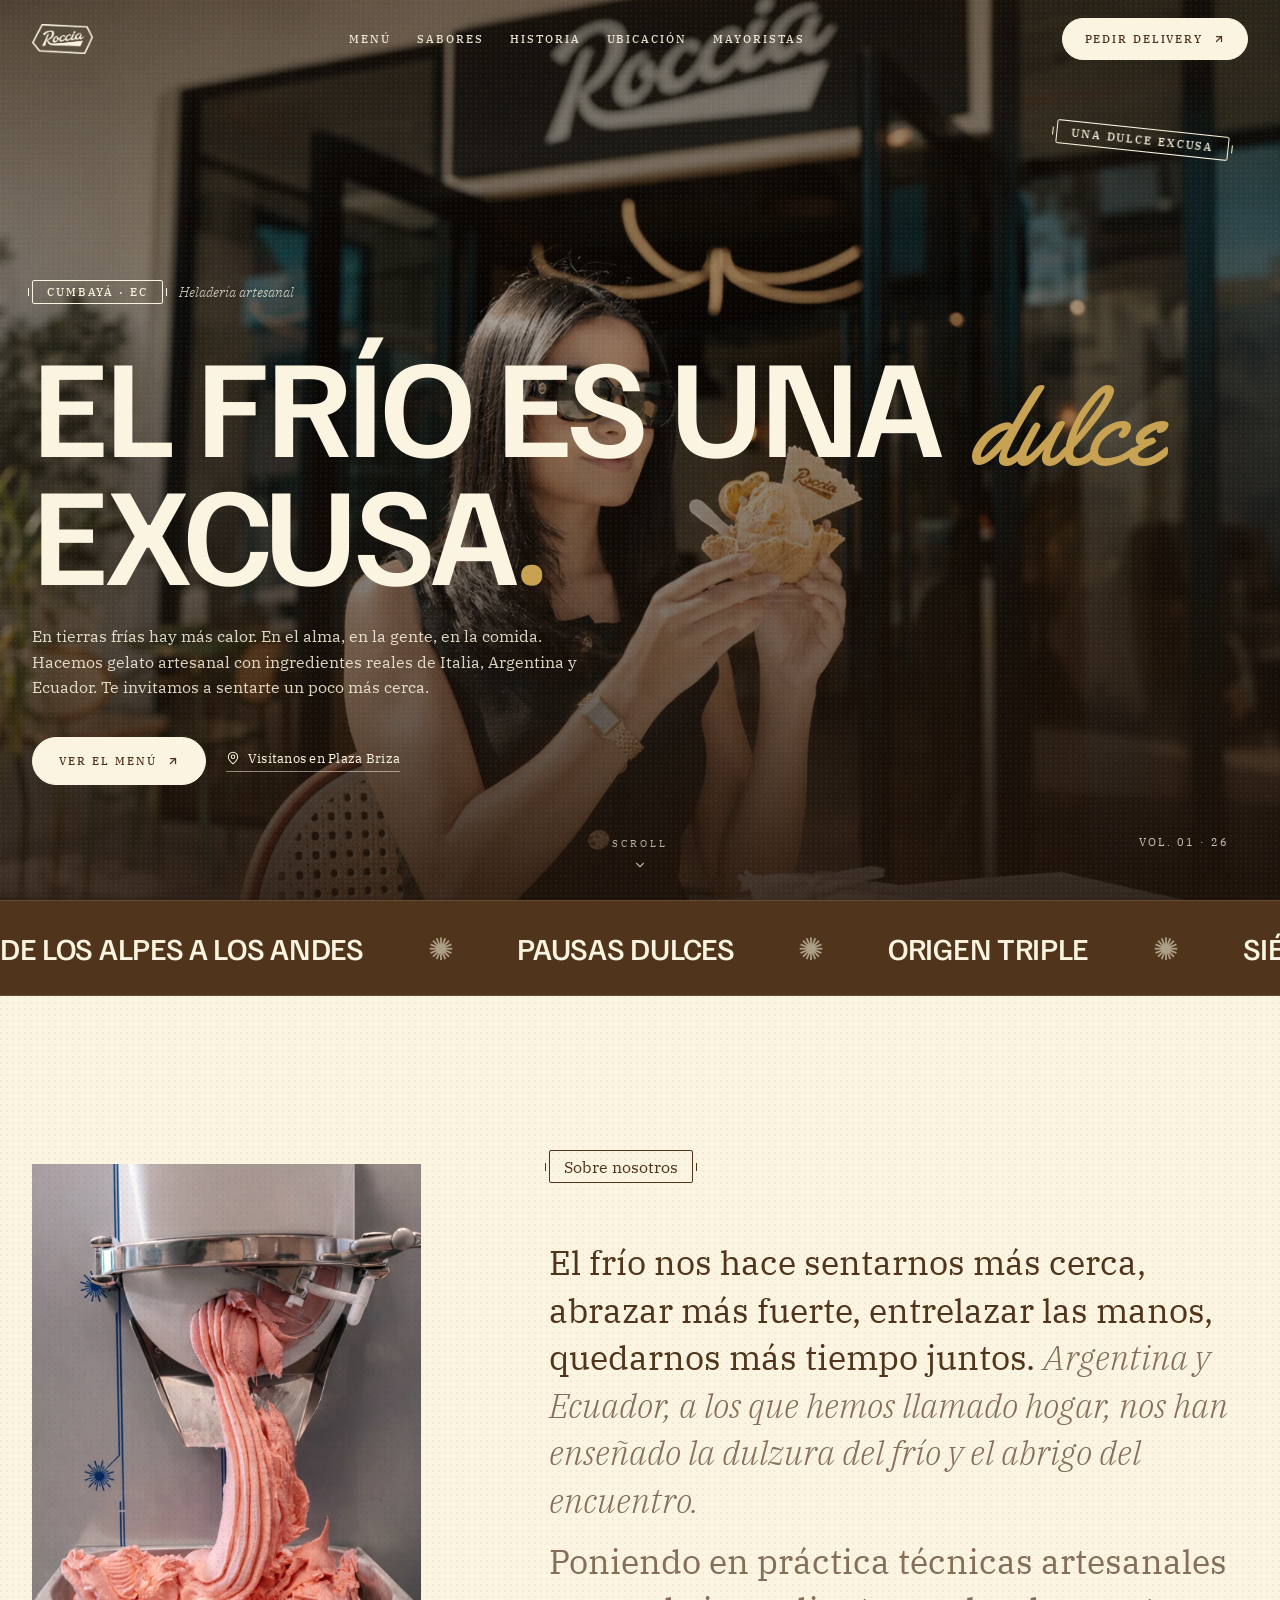
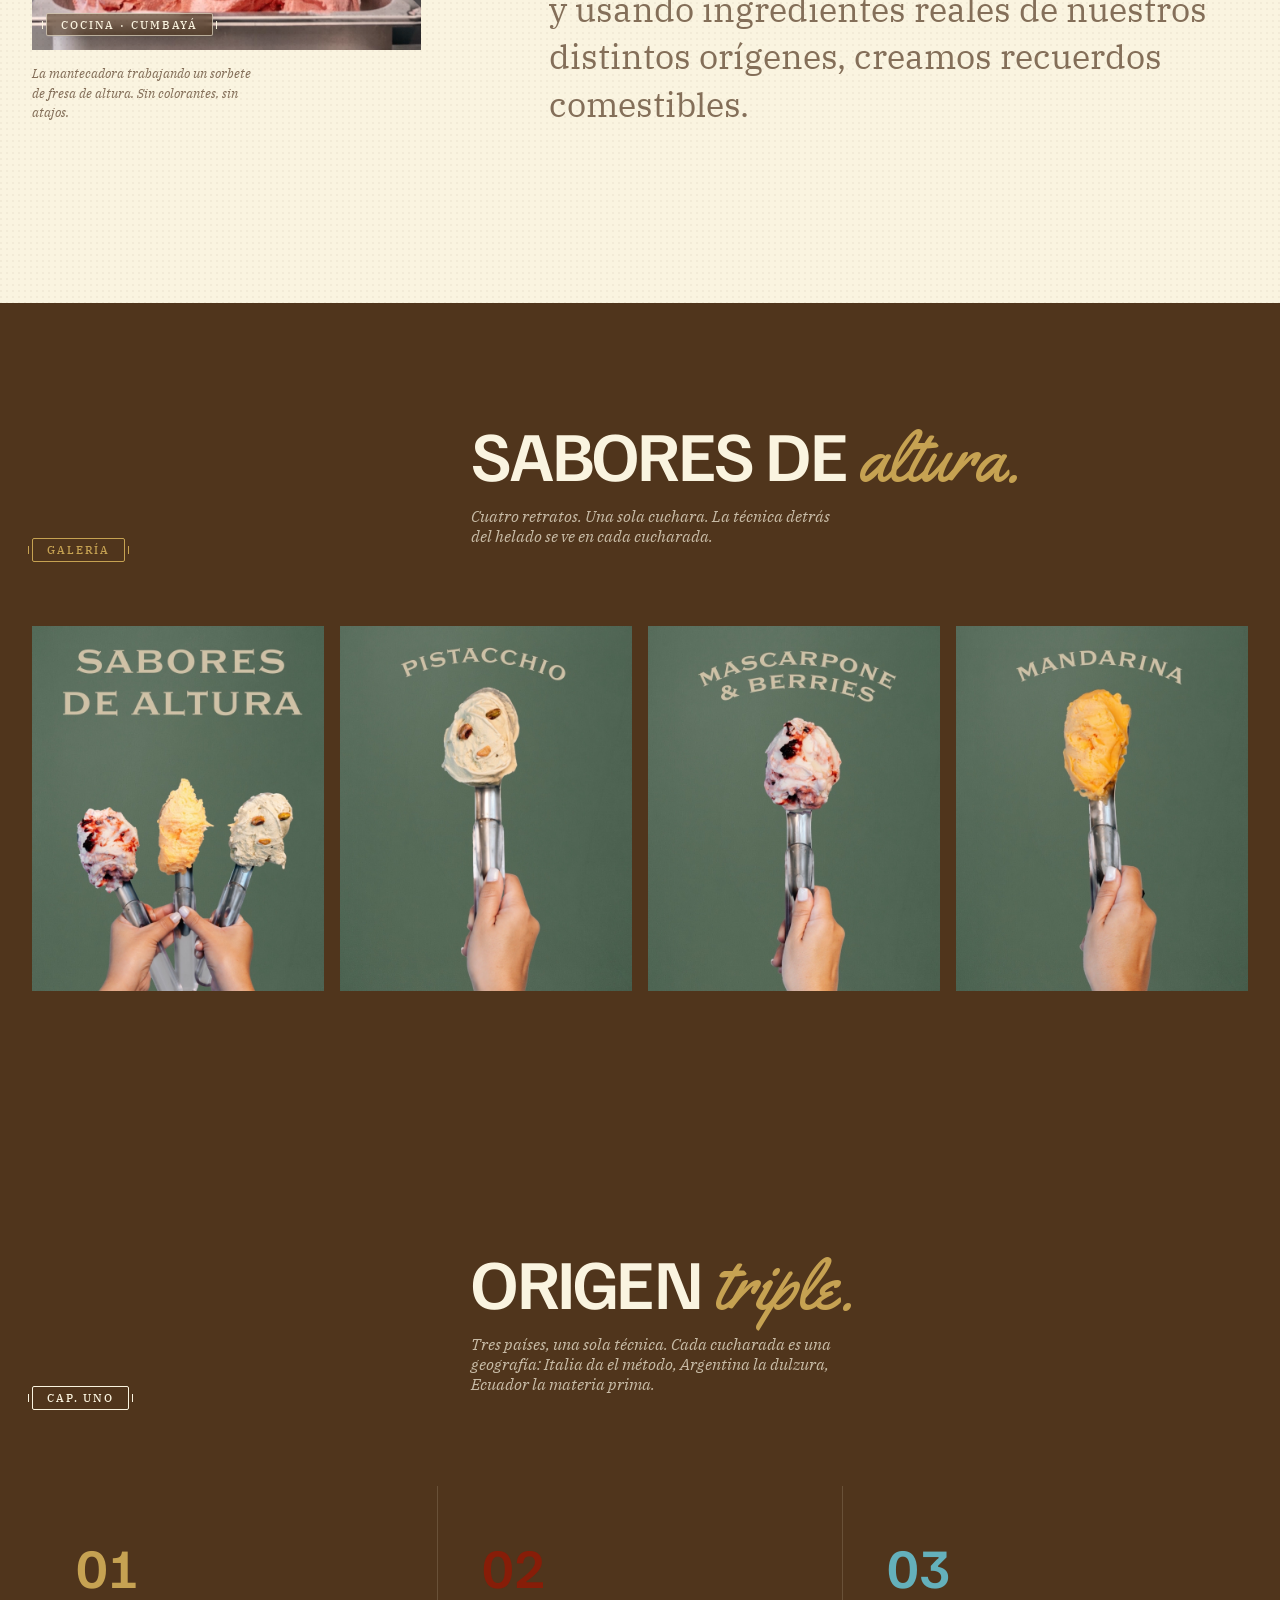
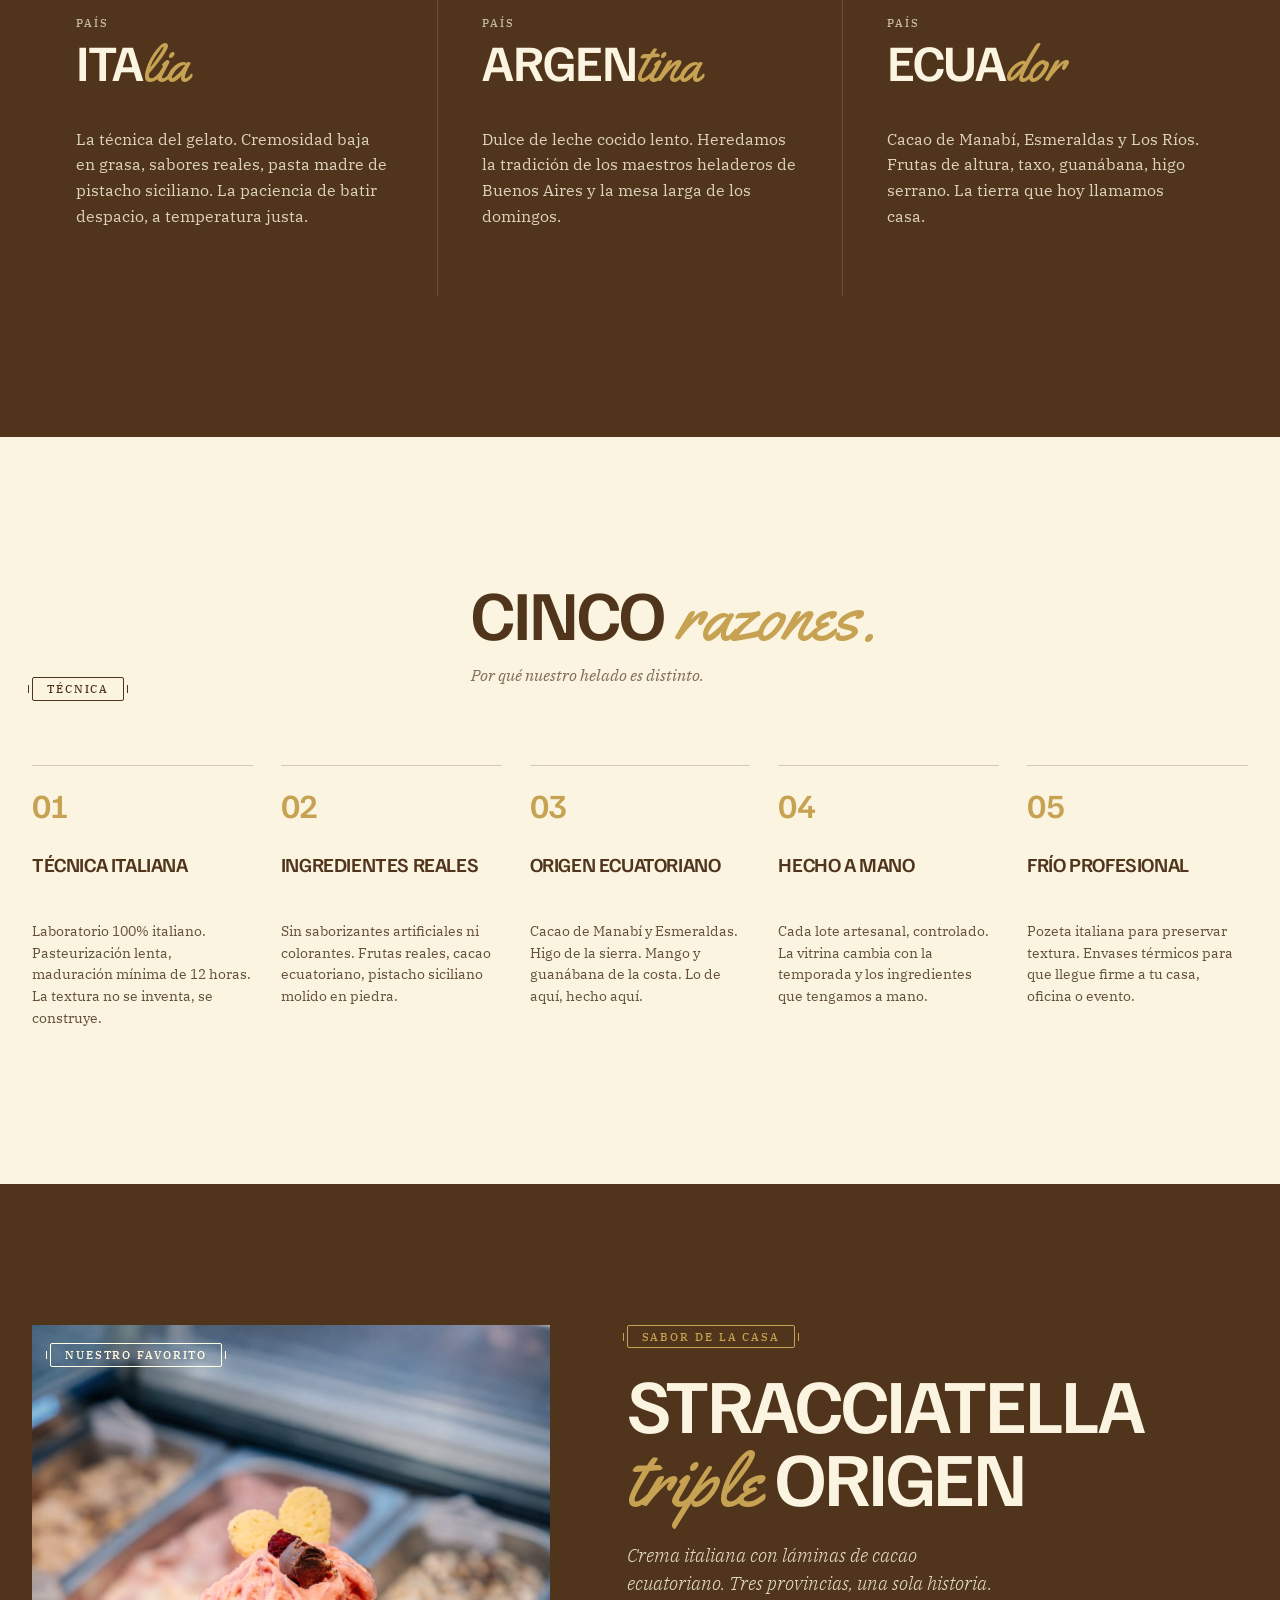
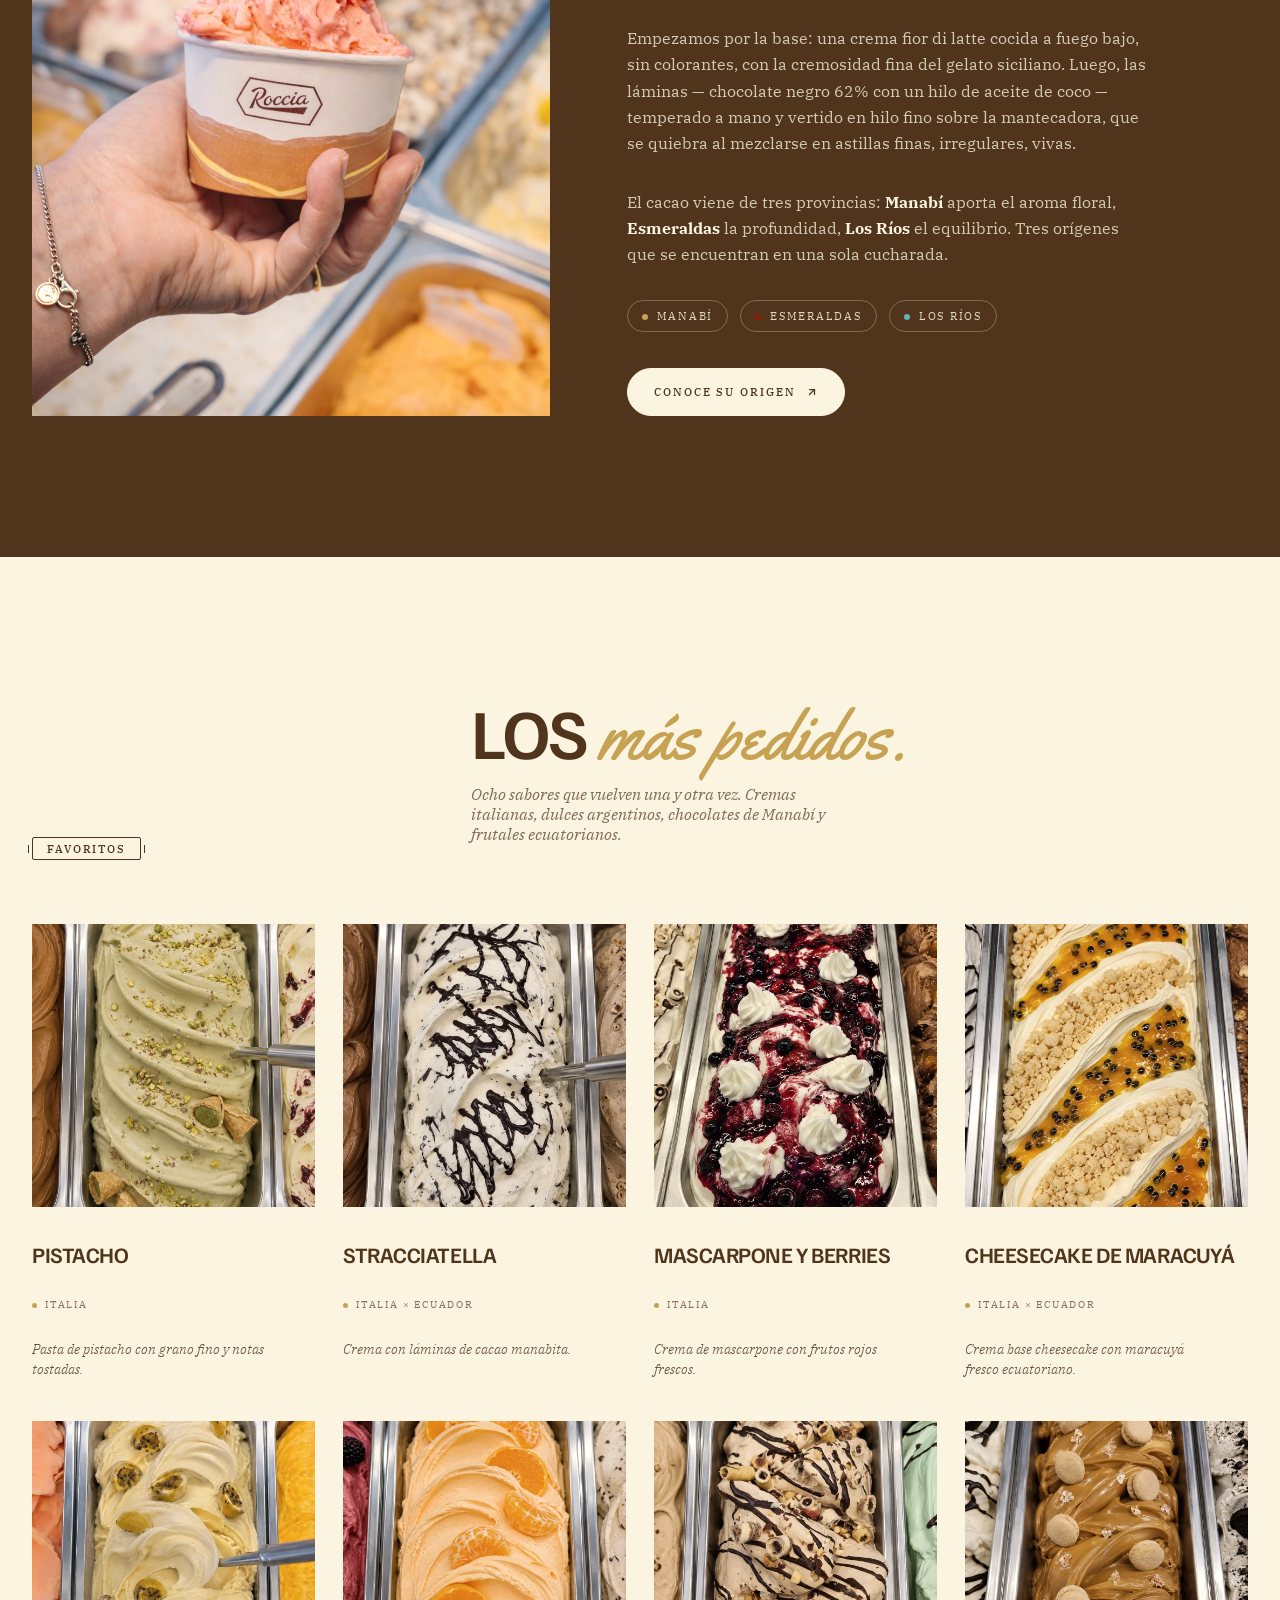
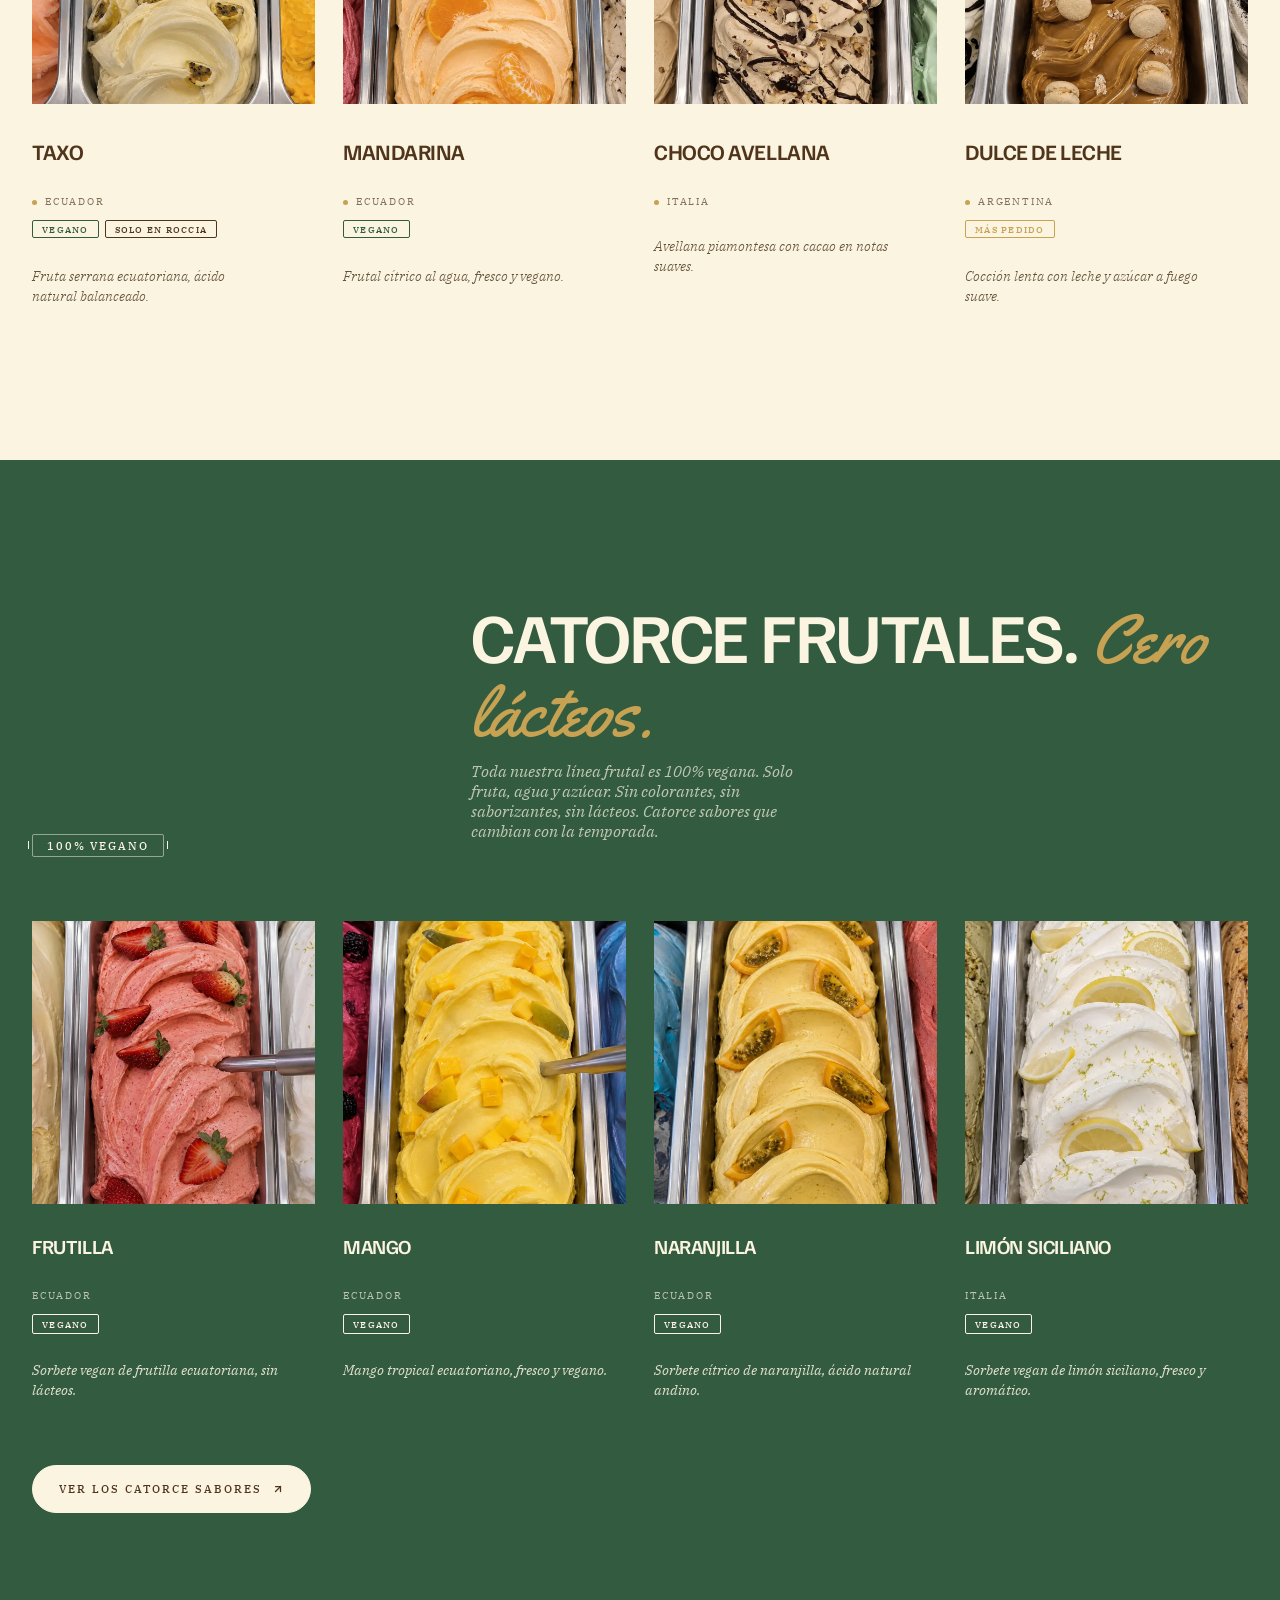
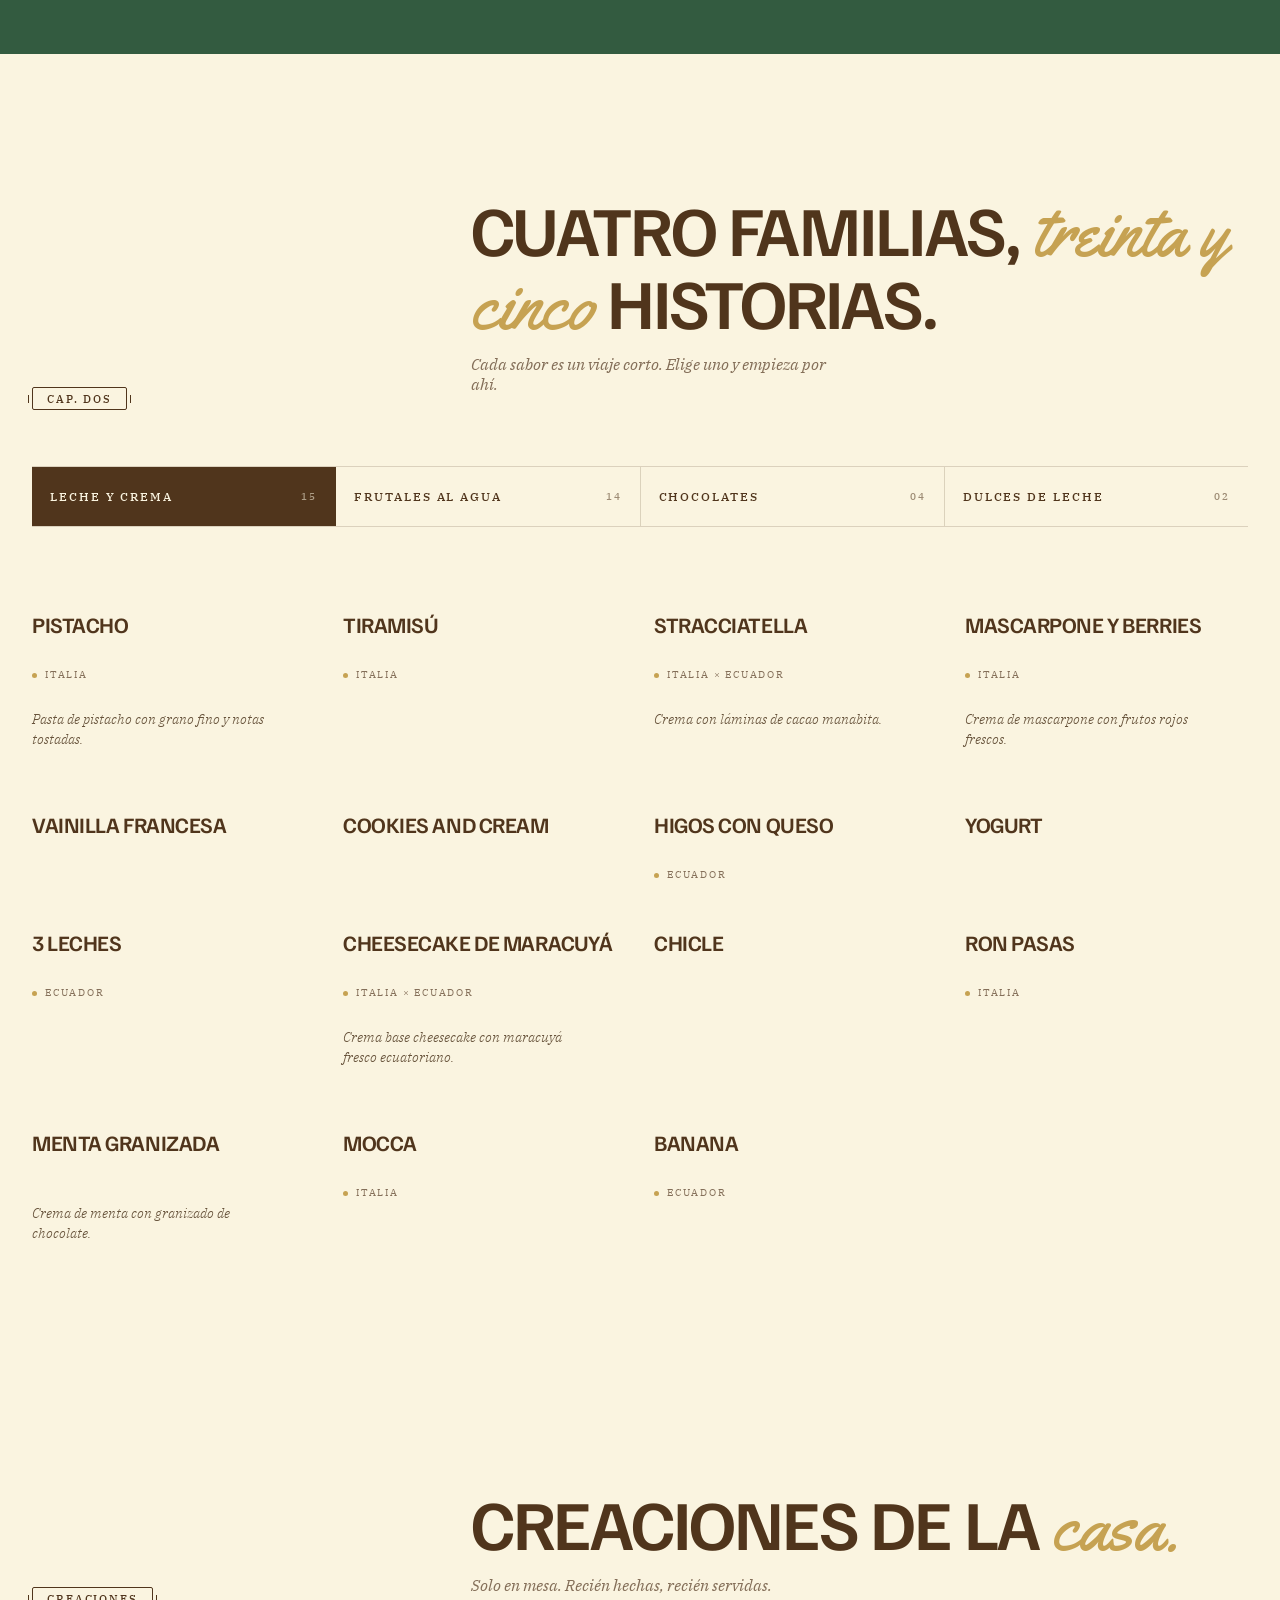
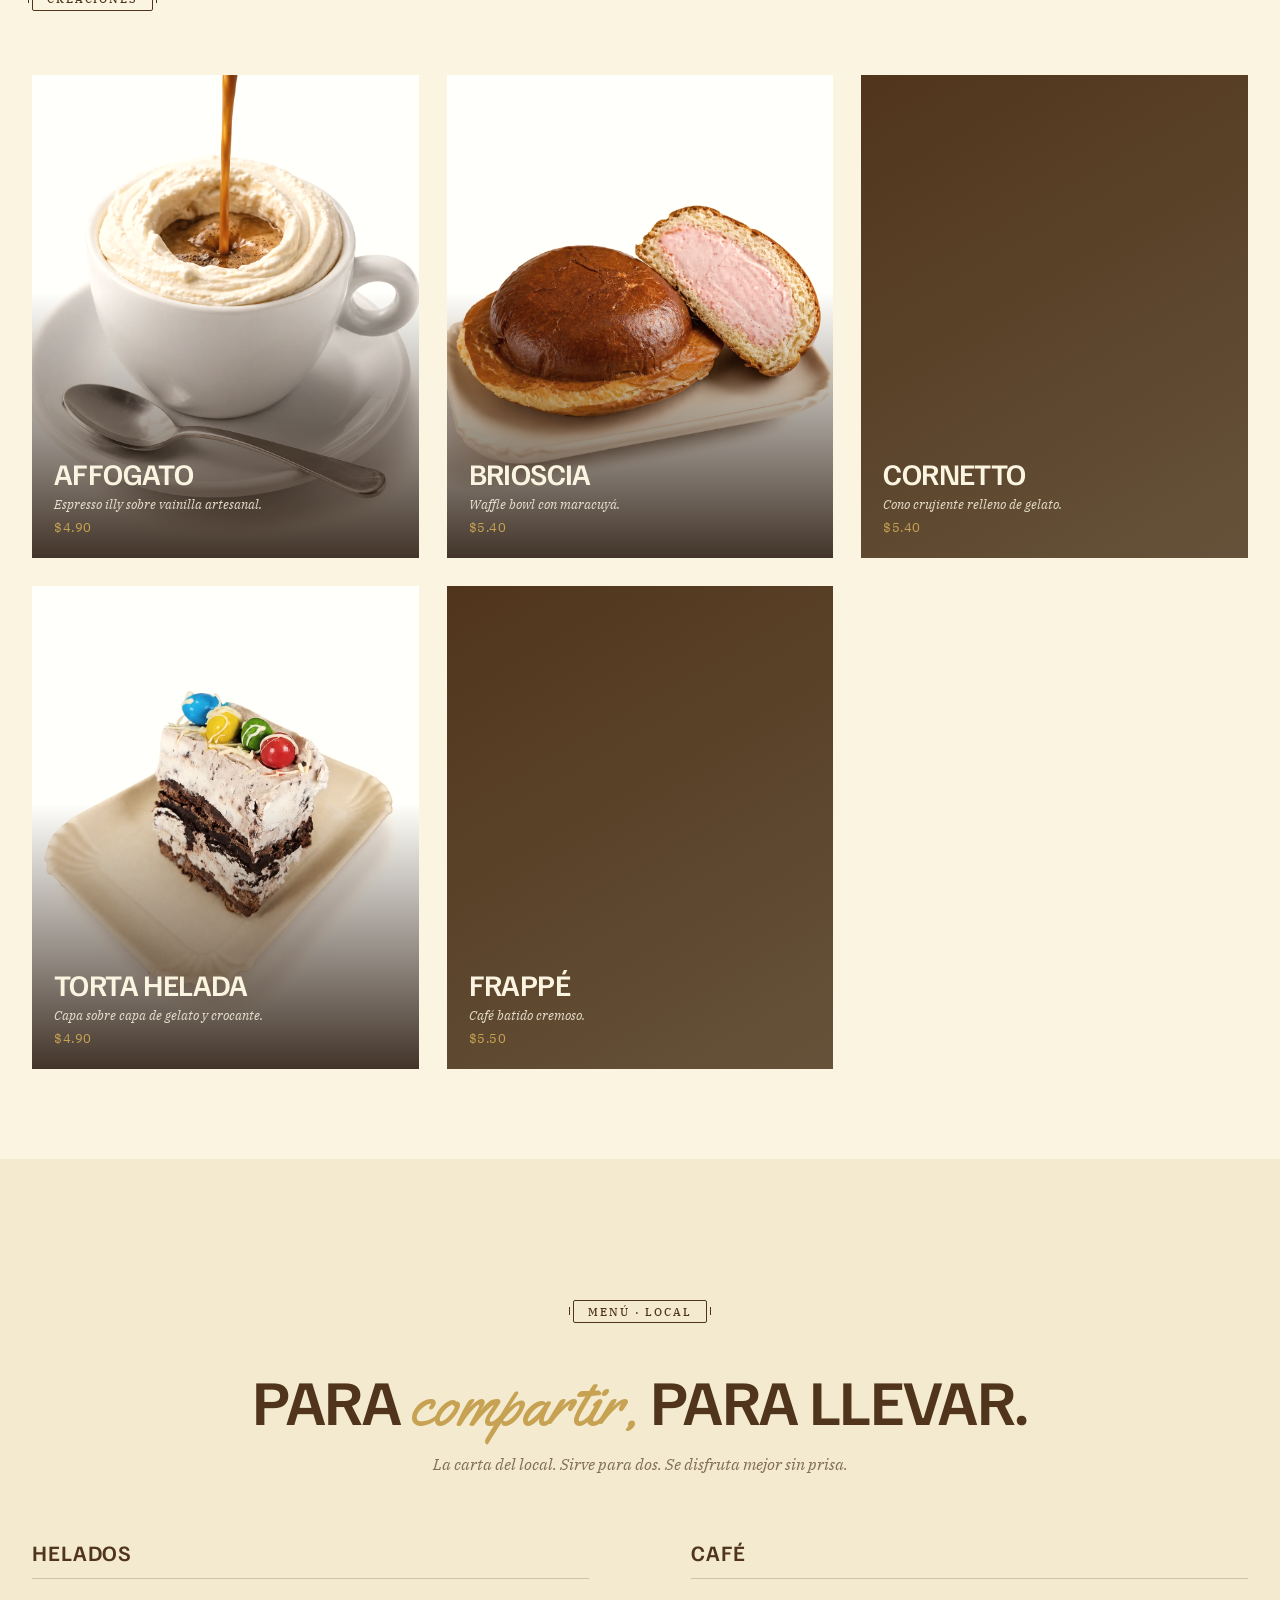
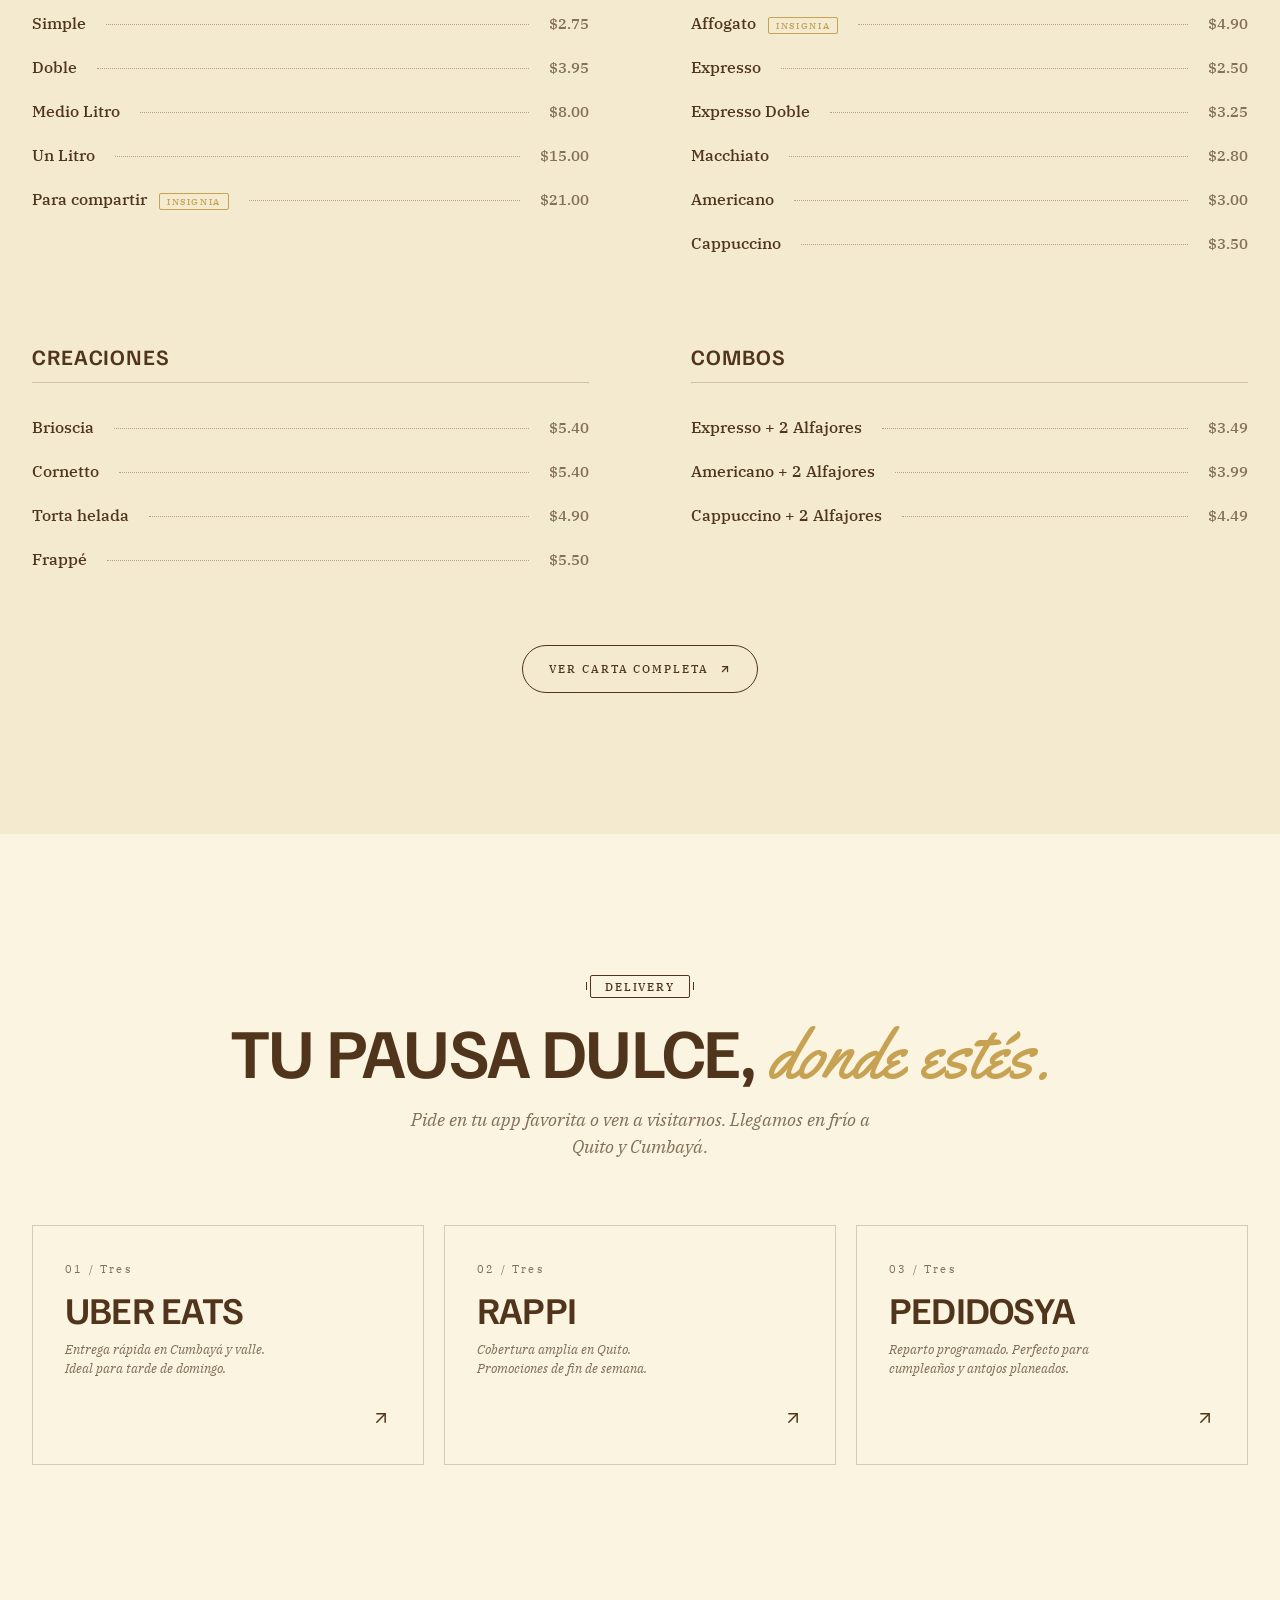
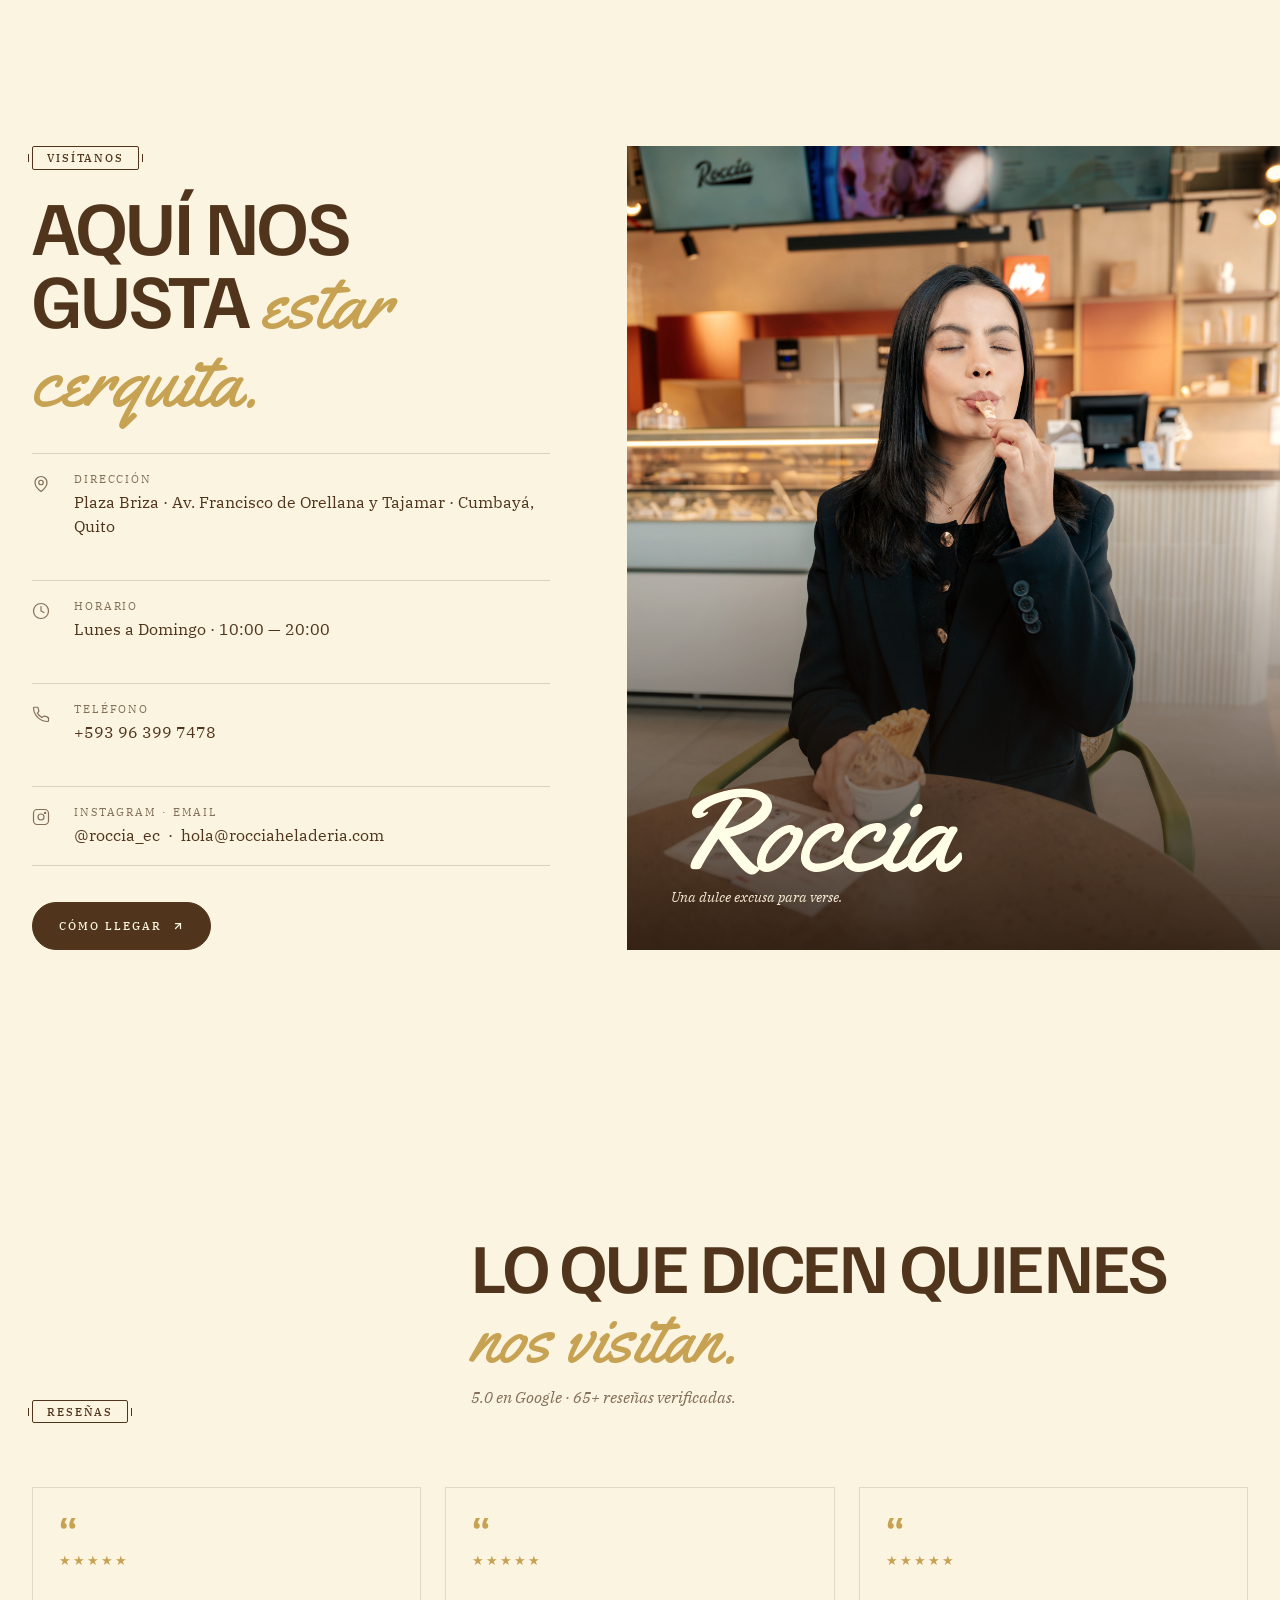
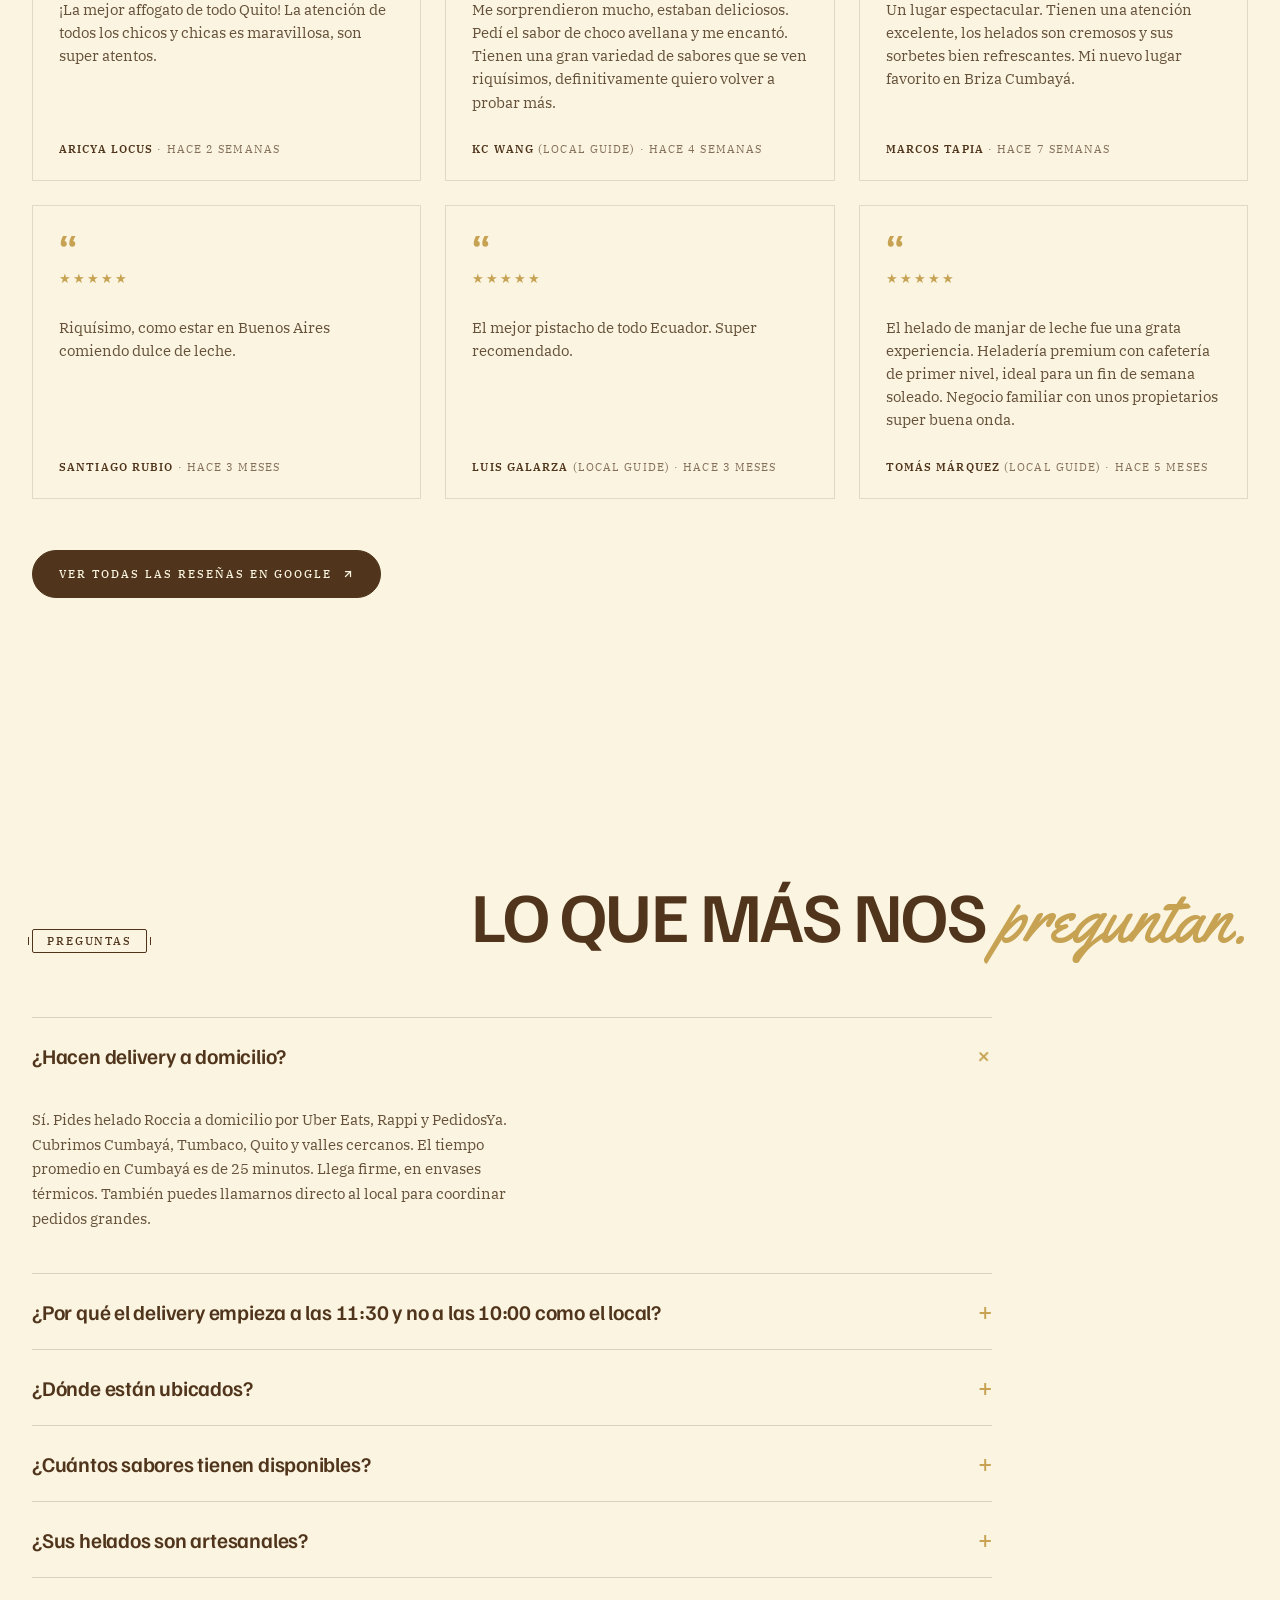
==== index.html @ 36855408 "feat: Fase 4 SEO/técnica — JSON-LD enriquecido, galería B2B, redirects y sitemap - index.html: JSON-" ====
<!doctype html>
<html lang="es">
<head>
<meta charset="utf-8" />
<meta name="viewport" content="width=device-width, initial-scale=1" />
<title>Roccia · Heladería artesanal en Cumbayá</title>
<meta name="description" content="Heladería italo-argentina artesanal en Plaza Briza, Cumbayá. Gelato con ingredientes reales de Italia, Argentina y Ecuador." />
<link rel="canonical" href="https://roccia.ec/" />
<meta property="og:type" content="website" />
<meta property="og:site_name" content="Roccia" />
<meta property="og:locale" content="es_EC" />
<meta property="og:url" content="https://roccia.ec/" />
<meta property="og:title" content="Roccia · Heladería artesanal en Cumbayá" />
<meta property="og:description" content="Gelato artesanal con ingredientes reales de Italia, Argentina y Ecuador. En Plaza Briza, Cumbayá." />
<meta property="og:image" content="https://roccia.ec/assets/img/hero-helado.webp" />
<meta property="og:image:width" content="1448" />
<meta property="og:image:height" content="1086" />
<meta property="og:image:alt" content="Persona disfrutando un helado artesanal Roccia en Cumbayá" />
<meta name="twitter:card" content="summary_large_image" />
<meta name="twitter:title" content="Roccia · Heladería artesanal en Cumbayá" />
<meta name="twitter:description" content="Gelato artesanal con ingredientes reales de Italia, Argentina y Ecuador. En Plaza Briza, Cumbayá." />
<meta name="twitter:image" content="https://roccia.ec/assets/img/hero-helado.webp" />
<meta name="theme-color" content="#50351c" />

<link rel="icon" type="image/png" sizes="32x32" href="/favicon-32x32.png" />
<link rel="icon" type="image/png" sizes="16x16" href="/favicon-16x16.png" />
<link rel="shortcut icon" href="/favicon.ico" />
<link rel="apple-touch-icon" sizes="180x180" href="/apple-touch-icon.png" />
<link rel="manifest" href="/manifest.webmanifest" />

<link rel="preconnect" href="https://fonts.googleapis.com" />
<link rel="preconnect" href="https://fonts.gstatic.com" crossorigin />
<link href="https://fonts.googleapis.com/css2?family=Familjen+Grotesk:wght@400;500;600;700&family=IBM+Plex+Serif:ital,wght@0,300;0,400;0,500;0,600;1,300;1,400;1,500&family=Yellowtail&display=swap" rel="stylesheet" />

<style>
  :root {
    --crema: #faf4e0;
    --crema-warm: #f3ead0;
    --cafe-oscuro: #50351c;
    --cafe-medio: #846f59;
    --cafe-neutro: #66523a;
    --verde: #335b40;
    --rojo: #871d08;
    --azul: #64b0bb;
    --mostaza: #c6a252;

    --display: 'Familjen Grotesk', 'Inter', sans-serif;
    --serif: 'IBM Plex Serif', Georgia, serif;
    --script: 'Yellowtail', 'Snell Roundhand', cursive;
  }

  *, *::before, *::after { box-sizing: border-box; }
  html, body { margin: 0; padding: 0; }
  html { scroll-behavior: smooth; }
  body {
    font-family: var(--serif);
    background: var(--crema);
    color: var(--cafe-oscuro);
    font-weight: 400;
    -webkit-font-smoothing: antialiased;
    text-rendering: optimizeLegibility;
    overflow-x: hidden;
  }
  img { display: block; max-width: 100%; }
  a { color: inherit; }

  /* ── Type system ─────────────────────────────────────── */
  .display {
    font-family: var(--display);
    font-weight: 600;
    letter-spacing: -0.025em;
    line-height: 0.92;
    text-transform: uppercase;
  }
  .script {
    font-family: var(--script);
    font-weight: 400;
    font-style: normal;
    text-transform: none;
    letter-spacing: 0;
  }
  .body-serif { font-family: var(--serif); font-weight: 400; line-height: 1.55; }
  .caps {
    font-family: var(--serif);
    font-weight: 500;
    font-size: 11px;
    letter-spacing: 0.18em;
    text-transform: uppercase;
  }

  /* ── Sello (signature seal) ──────────────────────────── */
  .seal {
    display: inline-flex;
    align-items: center;
    border: 1px solid currentColor;
    padding: 6px 14px 5px;
    font-family: var(--serif);
    font-weight: 500;
    font-size: 10.5px;
    letter-spacing: 0.18em;
    text-transform: uppercase;
    border-radius: 2px;
    position: relative;
    line-height: 1;
  }
  .seal::before, .seal::after {
    content: '';
    position: absolute;
    width: 1px; height: 8px;
    background: currentColor;
    top: 50%; transform: translateY(-50%);
  }
  .seal::before { left: -5px; }
  .seal::after  { right: -5px; }

  /* ── Pill button ─────────────────────────────────────── */
  .pill {
    display: inline-flex;
    align-items: center;
    gap: 10px;
    padding: 16px 26px;
    border-radius: 9999px;
    background: var(--cafe-oscuro);
    color: var(--crema);
    font-family: var(--serif);
    font-weight: 500;
    font-size: 11px;
    letter-spacing: 0.18em;
    text-transform: uppercase;
    border: 1px solid var(--cafe-oscuro);
    cursor: pointer;
    text-decoration: none;
    transition: background .25s ease, color .25s ease, border-color .25s ease;
  }
  .pill:hover { background: var(--crema); color: var(--cafe-oscuro); }
  .pill .arrow { transition: transform .25s ease; }
  .pill:hover .arrow { transform: translate(2px, -2px); }
  .pill.invert { background: var(--crema); color: var(--cafe-oscuro); border-color: var(--crema); }
  .pill.invert:hover { background: transparent; color: var(--crema); }
  .pill.ghost { background: transparent; color: var(--cafe-oscuro); }
  .pill.ghost:hover { background: var(--cafe-oscuro); color: var(--crema); }

  /* ── Layout helpers ──────────────────────────────────── */
  .wrap { max-width: 1440px; margin: 0 auto; padding: 0 32px; }
  @media (max-width: 720px) { .wrap { padding: 0 20px; } }

  .grid12 { display: grid; grid-template-columns: repeat(12, 1fr); gap: 24px; }
  @media (max-width: 880px) { .grid12 { grid-template-columns: 1fr; gap: 16px; } }

  .section { padding: clamp(80px, 11vw, 160px) 0; }
  .section-tight { padding: clamp(56px, 7vw, 96px) 0; }

  /* ── Sepia photography ───────────────────────────────── */
  .sepia { filter: sepia(0.18) saturate(0.92) contrast(1.02); }
  .sepia-deep { filter: sepia(0.32) saturate(0.85) contrast(1.04) brightness(0.95); }
  .sepia-soft { filter: sepia(0.10) saturate(0.95); }

  /* ── Grain background ────────────────────────────────── */
  .grain { position: relative; }
  .grain::after {
    content: '';
    position: absolute; inset: 0;
    background-image: radial-gradient(circle at 1px 1px, rgba(80, 53, 28, 0.08) 1px, transparent 0);
    background-size: 6px 6px;
    pointer-events: none;
    opacity: 0.55;
  }

  /* ── Marquee ─────────────────────────────────────────── */
  @keyframes marquee { 0% { transform: translateX(0); } 100% { transform: translateX(-50%); } }
  .marquee-track { display: flex; width: max-content; animation: marquee 38s linear infinite; }
  .marquee-track > * { flex: 0 0 auto; padding-right: 64px; }

  /* ── Animations ──────────────────────────────────────── */
  @keyframes rise {
    0% { opacity: 0; transform: translateY(28px); }
    100% { opacity: 1; transform: translateY(0); }
  }
  @keyframes zoomslow {
    0% { transform: scale(1.08); }
    100% { transform: scale(1); }
  }
  @keyframes bobbing {
    0%, 100% { transform: translateY(0); }
    50% { transform: translateY(6px); }
  }
  .rise { animation: rise 0.95s cubic-bezier(0.2, 0.6, 0.2, 1) both; }
  .delay-1 { animation-delay: 0.05s; }
  .delay-2 { animation-delay: 0.18s; }
  .delay-3 { animation-delay: 0.32s; }
  .delay-4 { animation-delay: 0.48s; }
  .delay-5 { animation-delay: 0.62s; }
  .bob { animation: bobbing 1.8s ease-in-out infinite; }

  /* ── Header ──────────────────────────────────────────── */
  .nav {
    position: fixed; top: 0; left: 0; right: 0;
    z-index: 50;
    transition: background .35s ease, border-color .35s ease, backdrop-filter .35s ease;
    background: transparent;
    border-bottom: 1px solid transparent;
  }
  .nav-inner {
    max-width: 1440px; margin: 0 auto;
    padding: 18px 32px;
    display: flex; align-items: center; justify-content: space-between;
    gap: 32px;
  }
  .nav.scrolled {
    background: rgba(250, 244, 224, 0.86);
    backdrop-filter: blur(14px);
    -webkit-backdrop-filter: blur(14px);
    border-bottom-color: rgba(80, 53, 28, 0.14);
  }
  .nav-logo {
    height: 30px; width: auto;
    transition: opacity .25s ease;
  }
  .nav.scrolled .nav-logo-light { display: none; }
  .nav.scrolled .nav-logo-dark  { display: block; }
  .nav .nav-logo-dark  { display: none; }

  .nav-links { display: flex; align-items: center; gap: 26px; }
  .nav-links a {
    text-decoration: none;
    font-family: var(--serif);
    font-weight: 500;
    font-size: 11px;
    letter-spacing: 0.18em;
    text-transform: uppercase;
    color: var(--crema);
    transition: opacity .2s ease, color .2s ease;
    opacity: 0.92;
  }
  .nav-links a:hover { opacity: 1; }
  .nav.scrolled .nav-links a { color: var(--cafe-oscuro); }

  .nav .nav-cta {
    background: var(--crema);
    color: var(--cafe-oscuro);
    border-color: var(--crema);
    padding: 13px 22px;
    font-size: 10.5px;
  }
  .nav .nav-cta:hover { background: transparent; color: var(--crema); border-color: var(--crema); }
  .nav.scrolled .nav-cta { background: var(--cafe-oscuro); color: var(--crema); border-color: var(--cafe-oscuro); }
  .nav.scrolled .nav-cta:hover { background: transparent; color: var(--cafe-oscuro); }

  @media (max-width: 880px) {
    .nav-links { display: none; }
    .nav-inner { padding: 14px 20px; }
  }

  /* ── Hero ────────────────────────────────────────────── */
  .hero {
    position: relative;
    min-height: 640px;
    height: 100vh;
    max-height: 900px;
    color: var(--crema);
    overflow: hidden;
    display: flex;
    flex-direction: column;
    justify-content: flex-end;
    padding-top: clamp(96px, 8vh, 120px); /* reserva espacio bajo la nav fixed (~66px) + respiración */
  }
  .hero-bg {
    position: absolute; inset: 0;
    background-image: url('assets/img/hero-helado.webp');
    background-size: cover;
    background-position: center 30%;
    filter: sepia(0.18) saturate(0.92) contrast(1.05) brightness(0.78);
    animation: zoomslow 18s ease-out both;
    z-index: 0;
  }
  .hero-veil {
    position: absolute; inset: 0;
    background: linear-gradient(180deg,
      rgba(40, 24, 12, 0.45) 0%,
      rgba(40, 24, 12, 0.20) 35%,
      rgba(40, 24, 12, 0.55) 75%,
      rgba(35, 20, 10, 0.85) 100%);
    z-index: 1;
  }
  .hero-grain {
    position: absolute; inset: 0;
    background-image: radial-gradient(circle at 1px 1px, rgba(250, 244, 224, 0.04) 1px, transparent 0);
    background-size: 5px 5px;
    z-index: 2;
    pointer-events: none;
  }
  .hero-inner {
    position: relative; z-index: 3;
    max-width: 1440px; margin: 0 auto; width: 100%;
    padding: 0 32px clamp(60px, 9vw, 120px);
  }
  .hero-meta {
    display: flex; align-items: center; gap: 16px;
    margin-bottom: 36px;
    flex-wrap: wrap;
  }
  .hero-meta .seal { color: var(--crema); }
  .hero-meta .caption {
    font-family: var(--serif);
    font-style: italic;
    font-weight: 300;
    font-size: 14px;
    color: rgba(250, 244, 224, 0.78);
  }
  .hero-headline {
    font-size: clamp(64px, 11vw, 168px);
    line-height: 0.88;
    margin: 0 0 32px;
    max-width: 17ch;
  }
  .hero-headline .script {
    font-size: 0.78em;
    letter-spacing: 0;
    color: var(--mostaza);
    margin: 0 0.06em;
    display: inline-block;
    transform: translateY(0.06em);
  }
  .hero-headline .dot { color: var(--mostaza); }
  .hero-sub {
    max-width: 56ch;
    font-size: clamp(15px, 1.25vw, 18px);
    line-height: 1.6;
    color: rgba(250, 244, 224, 0.86);
    margin: 0 0 36px;
  }
  .hero-ctas { display: flex; align-items: center; gap: 20px; flex-wrap: wrap; }
  .hero-link {
    display: inline-flex; align-items: center; gap: 8px;
    color: var(--crema);
    text-decoration: none;
    font-family: var(--serif);
    font-size: 13px;
    border-bottom: 1px solid rgba(250, 244, 224, 0.5);
    padding-bottom: 4px;
    letter-spacing: 0.02em;
  }
  .hero-link:hover { border-bottom-color: var(--crema); }

  .hero-corner {
    position: absolute; z-index: 4;
    color: var(--crema);
  }
  .hero-corner-tr {
    top: clamp(80px, 10vw, 140px); right: clamp(28px, 4vw, 56px);
    transform: rotate(6deg);
  }
  .hero-corner-bl {
    bottom: clamp(28px, 4vw, 56px); right: clamp(28px, 4vw, 56px);
    text-align: right;
    font-family: var(--serif); font-size: 11px; letter-spacing: 0.18em; text-transform: uppercase;
    opacity: 0.78;
  }
  .hero-scroll {
    position: absolute; bottom: 28px; left: 50%; transform: translateX(-50%);
    z-index: 4;
    display: inline-flex; flex-direction: column; align-items: center; gap: 8px;
    color: rgba(250, 244, 224, 0.7);
    font-family: var(--serif); font-size: 10px; letter-spacing: 0.3em; text-transform: uppercase;
  }
  .hero-scroll svg { width: 14px; height: 14px; }

  /* ── Marquee section ─────────────────────────────────── */
  .marquee-section {
    background: var(--cafe-oscuro);
    color: var(--crema);
    padding: 28px 0;
    border-top: 1px solid rgba(250, 244, 224, 0.12);
    border-bottom: 1px solid rgba(250, 244, 224, 0.12);
    overflow: hidden;
  }
  .marquee-item {
    font-family: var(--display);
    font-weight: 500;
    text-transform: uppercase;
    letter-spacing: -0.01em;
    font-size: clamp(20px, 2.4vw, 32px);
    display: inline-flex; align-items: center; gap: 64px;
  }
  .marquee-star { color: rgba(250, 244, 224, 0.55); font-weight: 300; }

  /* ── Editorial statement ─────────────────────────────── */
  .statement-text {
    font-family: var(--serif);
    font-size: clamp(22px, 2.8vw, 34px);
    line-height: 1.4;
    font-weight: 400;
    color: var(--cafe-oscuro);
  }
  .statement-text em {
    font-style: italic;
    color: var(--cafe-medio);
    font-weight: 300;
  }
  .statement-text .last { color: var(--cafe-medio); display: block; margin-top: 0.4em; }

  /* ── Gallery grid ────────────────────────────────────── */
  .gallery-grid { display: grid; grid-template-columns: repeat(4, 1fr); gap: 16px; }
  @media (max-width: 880px) { .gallery-grid { grid-template-columns: repeat(2, 1fr); } }

  /* ── Origen Triple ───────────────────────────────────── */
  .origen { background: var(--cafe-oscuro); color: var(--crema); }
  .origen-grid {
    display: grid;
    grid-template-columns: repeat(3, 1fr);
    gap: 1px;
    background: rgba(250, 244, 224, 0.14);
    margin-top: clamp(48px, 6vw, 80px);
  }
  .origen-col {
    background: var(--cafe-oscuro);
    padding: clamp(36px, 4vw, 56px) clamp(28px, 3.5vw, 44px);
    min-height: 360px;
    display: flex; flex-direction: column;
  }
  .origen-num {
    font-family: var(--display);
    font-size: 56px;
    font-weight: 600;
    line-height: 1;
    margin-bottom: 22px;
  }
  .origen-name {
    font-family: var(--display);
    font-size: clamp(36px, 4vw, 52px);
    font-weight: 600;
    letter-spacing: -0.02em;
    text-transform: uppercase;
    margin: 6px 0 22px;
    line-height: 1;
  }
  .origen-name em {
    font-family: var(--script);
    font-style: normal;
    font-weight: 400;
    text-transform: none;
    color: var(--mostaza);
    letter-spacing: 0;
  }
  .origen-body {
    font-family: var(--serif);
    font-size: 16px;
    line-height: 1.6;
    color: rgba(250, 244, 224, 0.82);
    max-width: 36ch;
  }
  @media (max-width: 880px) {
    .origen-grid { grid-template-columns: 1fr; }
    .origen-col { min-height: auto; }
  }

  /* ── Catálogo (sabores) ──────────────────────────────── */
  .cat-tabs {
    display: flex;
    gap: 0;
    border-top: 1px solid rgba(80, 53, 28, 0.18);
    border-bottom: 1px solid rgba(80, 53, 28, 0.18);
    margin: clamp(32px, 5vw, 56px) 0 0;
    overflow-x: auto;
  }
  .cat-tab {
    flex: 1 1 0;
    min-width: 180px;
    background: transparent;
    border: 0;
    border-right: 1px solid rgba(80, 53, 28, 0.18);
    padding: 22px 18px;
    font-family: var(--serif);
    font-weight: 500;
    font-size: 12px;
    letter-spacing: 0.16em;
    text-transform: uppercase;
    color: var(--cafe-oscuro);
    cursor: pointer;
    text-align: left;
    transition: background .25s ease, color .25s ease;
    display: flex; align-items: center; justify-content: space-between;
    gap: 12px;
  }
  .cat-tab:last-child { border-right: 0; }
  .cat-tab:hover { background: rgba(80, 53, 28, 0.05); }
  .cat-tab.active { background: var(--cafe-oscuro); color: var(--crema); }
  .cat-tab .num {
    font-size: 10px;
    opacity: 0.55;
    font-variant-numeric: tabular-nums;
  }

  .cat-grid {
    display: grid;
    grid-template-columns: repeat(4, 1fr);
    gap: 28px;
    margin-top: clamp(40px, 5vw, 64px);
  }
  @media (max-width: 1100px) { .cat-grid { grid-template-columns: repeat(3, 1fr); } }
  @media (max-width: 800px)  { .cat-grid { grid-template-columns: repeat(2, 1fr); } }
  @media (max-width: 480px)  { .cat-grid { grid-template-columns: 1fr; } }

  .flavor-card { display: flex; flex-direction: column; gap: 14px; }
  .flavor-photo {
    aspect-ratio: 1 / 1;
    background-size: cover;
    background-position: center;
    position: relative;
    overflow: hidden;
    filter: sepia(0.18) saturate(0.92) contrast(1.02);
  }
  .flavor-stamp {
    position: absolute; top: 14px; left: 14px;
    font-family: var(--serif);
    font-weight: 500;
    font-size: 9.5px;
    letter-spacing: 0.18em;
    text-transform: uppercase;
    color: var(--crema);
    background: rgba(80, 53, 28, 0.78);
    padding: 5px 10px 4px;
    border-radius: 2px;
    backdrop-filter: blur(4px);
  }
  .flavor-name {
    font-family: var(--display);
    font-weight: 600;
    font-size: 22px;
    letter-spacing: -0.02em;
    text-transform: uppercase;
    line-height: 1.05;
    color: var(--cafe-oscuro);
  }
  .flavor-meta { display: flex; align-items: center; gap: 10px; margin-top: -4px; }
  .flavor-origin {
    font-family: var(--serif);
    font-size: 10px;
    letter-spacing: 0.18em;
    text-transform: uppercase;
    color: var(--cafe-medio);
  }
  .flavor-origin .dot { display: inline-block; width: 5px; height: 5px; border-radius: 50%; margin-right: 8px; vertical-align: middle; background: var(--mostaza); }
  .flavor-desc {
    font-family: var(--serif);
    font-style: italic;
    font-weight: 300;
    font-size: 13.5px;
    line-height: 1.5;
    color: var(--cafe-neutro);
    max-width: 30ch;
  }
  .flavor-badges { display: flex; flex-wrap: wrap; gap: 6px; margin-top: -2px; }
  .flavor-badge {
    font-family: var(--serif);
    font-weight: 500;
    font-size: 9px;
    letter-spacing: 0.14em;
    text-transform: uppercase;
    padding: 4px 9px 3px;
    border-radius: 2px;
    border: 1px solid currentColor;
    line-height: 1;
  }
  .flavor-badge--vegan { color: var(--verde); }
  .flavor-badge--nuevo { color: var(--rojo); }
  .flavor-badge--solo-en-roccia { color: var(--cafe-oscuro); }
  .flavor-badge--mas-pedido { color: var(--mostaza); }
  .cat-loading {
    font-family: var(--serif);
    font-style: italic;
    color: var(--cafe-medio);
    padding: 32px 0;
  }

  /* ── Los más pedidos ─────────────────────────────────── */
  .popular-grid {
    display: grid;
    grid-template-columns: repeat(4, 1fr);
    gap: 28px;
    margin-top: clamp(40px, 5vw, 64px);
  }
  @media (max-width: 1100px) { .popular-grid { grid-template-columns: repeat(2, 1fr); } }
  @media (max-width: 480px)  { .popular-grid { grid-template-columns: 1fr; } }
  .popular-card { display: flex; flex-direction: column; gap: 14px; }
  .popular-photo {
    aspect-ratio: 1 / 1;
    overflow: hidden;
    background: var(--cafe-medio);
  }
  .popular-photo img {
    width: 100%;
    height: 100%;
    object-fit: cover;
    display: block;
    filter: sepia(0.12) saturate(0.95);
  }

  /* ── Cinco razones ───────────────────────────────────── */
  .razones-grid {
    display: grid;
    grid-template-columns: repeat(5, 1fr);
    gap: 28px;
    margin-top: clamp(40px, 5vw, 64px);
  }
  @media (max-width: 1100px) { .razones-grid { grid-template-columns: repeat(2, 1fr); } }
  @media (max-width: 480px)  { .razones-grid { grid-template-columns: 1fr; } }
  .razon-card {
    display: flex;
    flex-direction: column;
    gap: 12px;
    padding-top: 22px;
    border-top: 1px solid rgba(80, 53, 28, 0.22);
  }
  .razon-num {
    font-family: var(--display);
    font-weight: 600;
    font-size: 34px;
    letter-spacing: -0.02em;
    color: var(--mostaza);
    line-height: 1;
  }
  .razon-name {
    font-family: var(--display);
    font-weight: 600;
    font-size: 20px;
    letter-spacing: -0.02em;
    text-transform: uppercase;
    line-height: 1.05;
    color: var(--cafe-oscuro);
  }
  .razon-body {
    font-family: var(--serif);
    font-size: 14px;
    line-height: 1.55;
    color: var(--cafe-neutro);
  }

  /* ── Creaciones de la casa ───────────────────────────── */
  .creaciones-grid {
    display: grid;
    grid-template-columns: repeat(3, 1fr);
    gap: 28px;
    margin-top: clamp(40px, 5vw, 64px);
  }
  @media (max-width: 880px) { .creaciones-grid { grid-template-columns: repeat(2, 1fr); } }
  @media (max-width: 480px) { .creaciones-grid { grid-template-columns: 1fr; } }
  .creacion-card {
    position: relative;
    aspect-ratio: 4 / 5;
    overflow: hidden;
    background: var(--cafe-oscuro);
    text-decoration: none;
    display: block;
  }
  .creacion-card img {
    width: 100%; height: 100%;
    object-fit: cover;
    filter: sepia(0.12) saturate(0.95);
  }
  .creacion-card .veil {
    position: absolute; inset: 0;
    background: linear-gradient(180deg, rgba(40,24,12,0) 45%, rgba(40,24,12,0.88) 100%);
  }
  .creacion-card.no-photo {
    background: linear-gradient(150deg, var(--cafe-oscuro) 0%, var(--cafe-neutro) 100%);
  }
  .creacion-meta {
    position: absolute; bottom: 22px; left: 22px; right: 22px;
    color: var(--crema);
  }
  .creacion-name {
    font-family: var(--display); font-weight: 600;
    font-size: clamp(22px, 2.4vw, 30px);
    letter-spacing: -0.02em; text-transform: uppercase; line-height: 1;
  }
  .creacion-desc {
    font-family: var(--serif); font-style: italic;
    font-size: 13px; opacity: 0.85; margin-top: 8px;
  }
  .creacion-price {
    font-family: var(--serif); font-size: 13px;
    color: var(--mostaza); margin-top: 6px; letter-spacing: 0.04em;
  }

  /* ── Catorce frutales (vegan) ────────────────────────── */
  .vegan-section { background: var(--verde); color: var(--crema); }
  .vegan-section .seal { color: var(--crema); border-color: rgba(250,244,224,0.5); }
  .vegan-grid {
    display: grid;
    grid-template-columns: repeat(4, 1fr);
    gap: 28px;
    margin-top: clamp(40px, 5vw, 64px);
  }
  @media (max-width: 880px) { .vegan-grid { grid-template-columns: repeat(2, 1fr); } }
  @media (max-width: 480px) { .vegan-grid { grid-template-columns: 1fr; } }
  .vegan-card { display: flex; flex-direction: column; gap: 12px; }
  .vegan-photo { aspect-ratio: 1/1; overflow: hidden; background: rgba(0,0,0,0.15); }
  .vegan-photo img { width: 100%; height: 100%; object-fit: cover; display: block; }
  .vegan-name {
    font-family: var(--display); font-weight: 600; font-size: 20px;
    letter-spacing: -0.02em; text-transform: uppercase; line-height: 1.05;
  }
  .vegan-origin {
    font-family: var(--serif); font-size: 10px; letter-spacing: 0.18em;
    text-transform: uppercase; color: rgba(250,244,224,0.7);
  }
  .vegan-desc {
    font-family: var(--serif); font-style: italic; font-size: 13.5px;
    line-height: 1.5; color: rgba(250,244,224,0.85);
  }
  .vegan-badge-pill {
    align-self: flex-start;
    font-family: var(--serif); font-weight: 500; font-size: 9px;
    letter-spacing: 0.14em; text-transform: uppercase;
    padding: 4px 9px 3px; border: 1px solid var(--crema); border-radius: 2px;
  }
  .vegan-cta-wrap { margin-top: clamp(36px, 4vw, 56px); }

  /* ── Reseñas ─────────────────────────────────────────── */
  .resenas-grid {
    display: grid;
    grid-template-columns: repeat(3, 1fr);
    gap: 24px;
    margin-top: clamp(40px, 5vw, 64px);
  }
  @media (max-width: 880px) { .resenas-grid { grid-template-columns: repeat(2, 1fr); } }
  @media (max-width: 560px) { .resenas-grid { grid-template-columns: 1fr; } }
  .resena-card {
    background: var(--crema);
    border: 1px solid rgba(80, 53, 28, 0.14);
    padding: 28px 26px 24px;
    display: flex; flex-direction: column; gap: 14px;
  }
  .resena-quote {
    font-family: var(--display); font-weight: 600; font-size: 40px;
    line-height: 0.6; color: var(--mostaza); height: 22px;
  }
  .resena-stars { color: var(--mostaza); font-size: 13px; letter-spacing: 2px; }
  .resena-text {
    font-family: var(--serif); font-size: 14.5px; line-height: 1.6;
    color: var(--cafe-neutro); flex: 1;
  }
  .resena-author {
    font-family: var(--serif); font-size: 11px; letter-spacing: 0.1em;
    text-transform: uppercase; color: var(--cafe-medio);
  }
  .resena-author strong { color: var(--cafe-oscuro); font-weight: 600; }

  /* ── FAQ ─────────────────────────────────────────────── */
  .faq-list { margin-top: clamp(40px, 5vw, 64px); max-width: 60rem; }
  .faq-item { border-top: 1px solid rgba(80, 53, 28, 0.18); }
  .faq-item:last-child { border-bottom: 1px solid rgba(80, 53, 28, 0.18); }
  .faq-q {
    width: 100%; background: none; border: none; cursor: pointer;
    display: flex; align-items: center; justify-content: space-between; gap: 24px;
    padding: 24px 0; text-align: left;
    font-family: var(--display); font-weight: 600; font-size: clamp(17px, 1.8vw, 21px);
    letter-spacing: -0.01em; color: var(--cafe-oscuro);
  }
  .faq-q .faq-icon {
    flex: none; font-family: var(--serif); font-size: 24px; color: var(--mostaza);
    transition: transform 0.3s ease; line-height: 1;
  }
  .faq-item.open .faq-q .faq-icon { transform: rotate(45deg); }
  .faq-a {
    overflow: hidden; max-height: 0;
    transition: max-height 0.35s ease, opacity 0.3s ease;
    opacity: 0;
  }
  .faq-item.open .faq-a { max-height: 600px; opacity: 1; }
  .faq-a p {
    font-family: var(--serif); font-size: 15px; line-height: 1.65;
    color: var(--cafe-neutro); padding: 0 0 26px; max-width: 56ch;
  }
  .faq-a a { color: var(--cafe-oscuro); text-decoration: underline; }

  /* ── Sabor del mes ───────────────────────────────────── */
  .inseason { background: var(--cafe-oscuro); color: var(--crema); }
  .inseason-grid {
    display: grid;
    grid-template-columns: 5fr 6fr;
    gap: clamp(40px, 6vw, 96px);
    align-items: center;
  }
  @media (max-width: 880px) { .inseason-grid { grid-template-columns: 1fr; } }
  .inseason-photo {
    aspect-ratio: 3/4;
    background-size: cover;
    background-position: center;
    background-image: url('assets/img/photo-fresa-cup.jpeg');
    filter: sepia(0.18) saturate(0.95) contrast(1.04);
    position: relative;
  }
  .inseason-stamp {
    position: absolute; top: 18px; left: 18px;
    color: var(--crema);
  }
  .inseason-headline {
    font-family: var(--display);
    font-weight: 600;
    font-size: clamp(48px, 6vw, 88px);
    line-height: 0.95;
    letter-spacing: -0.025em;
    text-transform: uppercase;
    margin: 18px 0 24px;
  }
  .inseason-headline em {
    font-family: var(--script);
    font-style: normal;
    font-weight: 400;
    text-transform: none;
    color: var(--mostaza);
    letter-spacing: 0;
  }
  .inseason-sub {
    font-family: var(--serif);
    font-style: italic;
    font-weight: 300;
    font-size: clamp(17px, 1.5vw, 21px);
    line-height: 1.45;
    color: rgba(250, 244, 224, 0.85);
    margin-bottom: 28px;
    max-width: 38ch;
  }
  .inseason-body {
    font-family: var(--serif);
    font-size: 15.5px;
    line-height: 1.7;
    color: rgba(250, 244, 224, 0.78);
    max-width: 52ch;
    margin-bottom: 32px;
  }
  .inseason-origins { display: flex; flex-wrap: wrap; gap: 12px; margin-bottom: 36px; }
  .inseason-origin-pill {
    border: 1px solid rgba(250, 244, 224, 0.28);
    padding: 8px 14px;
    font-family: var(--serif);
    font-size: 11px;
    letter-spacing: 0.16em;
    text-transform: uppercase;
    border-radius: 9999px;
    color: rgba(250, 244, 224, 0.86);
  }
  .inseason-origin-pill .dot {
    display: inline-block; width: 6px; height: 6px; border-radius: 50%;
    margin-right: 9px; vertical-align: middle;
  }

  /* ── Insignias gallery ───────────────────────────────── */
  .insignia-grid {
    display: grid;
    grid-template-columns: 2fr 1fr 1fr;
    grid-template-rows: auto auto;
    gap: 16px;
  }
  @media (max-width: 880px) {
    .insignia-grid { grid-template-columns: 1fr 1fr; }
    .insignia-grid > a:first-child { grid-row: span 1; grid-column: span 2; aspect-ratio: 4/3 !important; }
  }

  /* ── Menú ────────────────────────────────────────────── */
  .menu-section { background: var(--crema-warm); }
  .menu-header { text-align: center; margin-bottom: clamp(40px, 5vw, 72px); }
  .menu-header .seal { margin-bottom: 22px; }
  .menu-headline {
    font-family: var(--display);
    font-weight: 600;
    font-size: clamp(40px, 5vw, 76px);
    letter-spacing: -0.025em;
    text-transform: uppercase;
    line-height: 1;
    margin: 0;
  }
  .menu-headline em {
    font-family: var(--script);
    font-style: normal;
    font-weight: 400;
    text-transform: none;
    color: var(--mostaza);
    letter-spacing: 0;
  }
  .menu-grid {
    display: grid;
    grid-template-columns: 1fr 1fr;
    gap: clamp(44px, 6vw, 88px) clamp(56px, 8vw, 112px);
  }
  @media (max-width: 880px) { .menu-grid { grid-template-columns: 1fr; } }
  .menu-col h3 {
    font-family: var(--display);
    font-weight: 600;
    font-size: 22px;
    letter-spacing: 0.04em;
    text-transform: uppercase;
    margin: 0 0 22px;
    color: var(--cafe-oscuro);
    padding-bottom: 12px;
    border-bottom: 1px solid rgba(80, 53, 28, 0.22);
  }
  .menu-row {
    display: flex; align-items: baseline; gap: 12px;
    padding: 12px 0;
    font-family: var(--serif);
  }
  .menu-row .name {
    font-size: 16px;
    font-weight: 500;
    color: var(--cafe-oscuro);
    white-space: nowrap;
  }
  .menu-row .insignia-tag {
    margin-left: 8px;
    font-size: 9px;
    letter-spacing: 0.18em;
    text-transform: uppercase;
    color: var(--mostaza);
    border: 1px solid var(--mostaza);
    padding: 2px 7px;
    border-radius: 2px;
  }
  .menu-row .dotted {
    flex: 1;
    border-bottom: 1px dotted rgba(80, 53, 28, 0.4);
    margin: 0 8px;
    transform: translateY(-4px);
  }
  .menu-row .price {
    font-family: var(--serif);
    font-variant-numeric: tabular-nums;
    font-size: 15px;
    font-weight: 500;
    color: var(--cafe-medio);
    white-space: nowrap;
  }

  /* ── Delivery ────────────────────────────────────────── */
  .delivery-section { background: var(--crema); }
  .delivery-header { text-align: center; margin-bottom: clamp(40px, 5vw, 64px); }
  .delivery-headline {
    font-family: var(--display);
    font-weight: 600;
    font-size: clamp(40px, 5.5vw, 80px);
    letter-spacing: -0.025em;
    text-transform: uppercase;
    line-height: 0.98;
    margin: 18px 0 18px;
  }
  .delivery-headline em {
    font-family: var(--script);
    font-style: normal;
    font-weight: 400;
    text-transform: none;
    color: var(--mostaza);
    letter-spacing: 0;
  }
  .delivery-sub {
    font-family: var(--serif);
    font-style: italic;
    font-size: clamp(15px, 1.4vw, 19px);
    color: var(--cafe-medio);
    max-width: 48ch;
    margin: 0 auto;
    line-height: 1.5;
  }
  .delivery-grid {
    display: grid;
    grid-template-columns: repeat(3, 1fr);
    gap: 20px;
    margin-top: clamp(40px, 5vw, 64px);
  }
  @media (max-width: 880px) { .delivery-grid { grid-template-columns: 1fr; } }
  .delivery-card {
    border: 1px solid rgba(80, 53, 28, 0.22);
    background: transparent;
    padding: 36px 32px;
    text-decoration: none;
    color: var(--cafe-oscuro);
    display: flex; flex-direction: column; gap: 16px;
    transition: background .3s ease, border-color .3s ease, color .3s ease;
    min-height: 220px;
    justify-content: space-between;
  }
  .delivery-card:hover { background: var(--cafe-oscuro); color: var(--crema); border-color: var(--cafe-oscuro); }
  .delivery-card .num { font-family: var(--serif); font-size: 11px; letter-spacing: 0.2em; color: var(--cafe-medio); }
  .delivery-card:hover .num { color: rgba(250, 244, 224, 0.7); }
  .delivery-card .name {
    font-family: var(--display);
    font-weight: 600;
    font-size: clamp(28px, 3vw, 38px);
    letter-spacing: -0.02em;
    text-transform: uppercase;
    line-height: 1;
  }
  .delivery-card .desc {
    font-family: var(--serif);
    font-style: italic;
    font-size: 13px;
    line-height: 1.5;
    color: var(--cafe-medio);
    max-width: 30ch;
  }
  .delivery-card:hover .desc { color: rgba(250, 244, 224, 0.78); }
  .delivery-card .arrow { align-self: flex-end; transition: transform .3s ease; }
  .delivery-card:hover .arrow { transform: translate(3px, -3px); }

  /* ── Ubicación ───────────────────────────────────────── */
  .visit-grid {
    display: grid;
    grid-template-columns: 5fr 6fr;
    gap: clamp(40px, 6vw, 96px);
    align-items: stretch;
  }
  @media (max-width: 880px) { .visit-grid { grid-template-columns: 1fr; } }
  .visit-headline {
    font-family: var(--display);
    font-weight: 600;
    font-size: clamp(48px, 6vw, 92px);
    letter-spacing: -0.025em;
    text-transform: uppercase;
    line-height: 0.95;
    margin: 18px 0 36px;
  }
  .visit-headline em {
    font-family: var(--script);
    font-style: normal;
    font-weight: 400;
    text-transform: none;
    color: var(--mostaza);
    letter-spacing: 0;
  }
  .visit-info { display: flex; flex-direction: column; gap: 24px; margin-top: 8px; }
  .visit-row {
    display: grid;
    grid-template-columns: 24px 1fr;
    gap: 18px;
    align-items: start;
    padding: 18px 0;
    border-top: 1px solid rgba(80, 53, 28, 0.18);
  }
  .visit-row:last-child { border-bottom: 1px solid rgba(80, 53, 28, 0.18); }
  .visit-row svg { width: 18px; height: 18px; margin-top: 3px; color: var(--cafe-medio); }
  .visit-row .label {
    font-family: var(--serif);
    font-size: 10.5px;
    letter-spacing: 0.18em;
    text-transform: uppercase;
    color: var(--cafe-medio);
    margin-bottom: 4px;
  }
  .visit-row .value { font-family: var(--serif); font-size: 16px; color: var(--cafe-oscuro); line-height: 1.5; }
  .visit-photo {
    position: relative;
    aspect-ratio: 5 / 6;
    overflow: hidden;
    background-image: url('assets/img/photo-modelo-affogato.jpg');
    background-size: cover; background-position: center;
    filter: sepia(0.18) saturate(0.92) contrast(1.05);
  }
  .visit-photo-overlay {
    position: absolute; inset: 0;
    background: linear-gradient(180deg, rgba(40,24,12,0.0) 40%, rgba(40,24,12,0.85) 100%);
    display: flex; flex-direction: column; justify-content: flex-end;
    padding: clamp(28px, 3.5vw, 44px);
    color: var(--crema);
  }
  .visit-photo-overlay .word {
    font-family: var(--script);
    font-size: clamp(56px, 9vw, 120px);
    line-height: 0.9;
    color: var(--crema);
  }
  .visit-photo-overlay .tag {
    font-family: var(--serif);
    font-style: italic;
    font-size: 14px;
    color: rgba(250, 244, 224, 0.85);
    margin-top: 4px;
  }

  /* ── B2B ─────────────────────────────────────────────── */
  .b2b { background: var(--cafe-oscuro); color: var(--crema); }
  .b2b-grid {
    display: grid;
    grid-template-columns: 7fr 5fr;
    gap: clamp(32px, 5vw, 80px);
    align-items: center;
  }
  @media (max-width: 880px) { .b2b-grid { grid-template-columns: 1fr; } }
  .b2b-headline {
    font-family: var(--display);
    font-weight: 600;
    font-size: clamp(48px, 6vw, 88px);
    letter-spacing: -0.025em;
    text-transform: uppercase;
    line-height: 0.95;
    margin: 18px 0 24px;
  }
  .b2b-headline em {
    font-family: var(--script);
    font-style: normal;
    font-weight: 400;
    text-transform: none;
    color: var(--mostaza);
    letter-spacing: 0;
  }
  .b2b-sub {
    font-family: var(--serif);
    font-size: 17px;
    line-height: 1.6;
    max-width: 50ch;
    color: rgba(250, 244, 224, 0.82);
  }
  .b2b-cta-wrap { display: flex; justify-content: flex-end; }
  @media (max-width: 880px) { .b2b-cta-wrap { justify-content: flex-start; } }

  /* ── Section header ──────────────────────────────────── */
  .section-head {
    display: grid;
    grid-template-columns: 4fr 8fr;
    gap: clamp(24px, 4vw, 56px);
    margin-bottom: clamp(28px, 3vw, 40px);
    align-items: end;
  }
  @media (max-width: 880px) { .section-head { grid-template-columns: 1fr; } }
  .section-head .seal { align-self: start; }
  .section-headline {
    font-family: var(--display);
    font-weight: 600;
    font-size: clamp(40px, 5.5vw, 80px);
    letter-spacing: -0.025em;
    text-transform: uppercase;
    line-height: 0.98;
    margin: 0;
  }
  .section-headline em {
    font-family: var(--script);
    font-style: normal;
    font-weight: 400;
    text-transform: none;
    color: var(--mostaza);
    letter-spacing: 0;
  }
  .section-eyebrow {
    font-family: var(--serif);
    font-style: italic;
    font-size: 16px;
    color: var(--cafe-medio);
    margin-top: 14px;
    max-width: 40ch;
  }
  .section-eyebrow.on-dark { color: rgba(250, 244, 224, 0.7); }

  /* ── Footer ──────────────────────────────────────────── */
  footer { background: var(--crema); color: var(--cafe-oscuro); padding: clamp(64px, 8vw, 120px) 0 36px; overflow: hidden; }
  .footer-wordmark {
    display: block;
    width: clamp(180px, 36vw, 480px);
    height: auto;
    margin: 0 0 clamp(48px, 6vw, 80px);
  }
  .footer-grid {
    display: grid;
    grid-template-columns: repeat(4, 1fr);
    gap: 32px;
    border-top: 1px solid rgba(80, 53, 28, 0.18);
    padding-top: clamp(32px, 4vw, 48px);
    margin-bottom: clamp(48px, 6vw, 72px);
  }
  @media (max-width: 880px) { .footer-grid { grid-template-columns: repeat(2, 1fr); } }
  @media (max-width: 480px) { .footer-grid { grid-template-columns: 1fr; } }
  .footer-col h4 {
    font-family: var(--serif);
    font-weight: 500;
    font-size: 10.5px;
    letter-spacing: 0.2em;
    text-transform: uppercase;
    color: var(--cafe-medio);
    margin: 0 0 18px;
  }
  .footer-col ul { list-style: none; padding: 0; margin: 0; display: flex; flex-direction: column; gap: 10px; }
  .footer-col li a {
    font-family: var(--serif);
    font-size: 14.5px;
    color: var(--cafe-oscuro);
    text-decoration: none;
    transition: color .2s ease;
  }
  .footer-col li a:hover { color: var(--cafe-medio); }
  .footer-legal {
    border-top: 1px solid rgba(80, 53, 28, 0.18);
    padding-top: 28px;
    display: flex; align-items: center; justify-content: space-between;
    gap: 16px; flex-wrap: wrap;
    font-family: var(--serif);
    font-size: 11.5px;
    color: var(--cafe-medio);
    letter-spacing: 0.04em;
  }
  .footer-legal .dot-sep { margin: 0 10px; opacity: 0.5; }
</style>
</head>
<body>

<!-- ── Header ───────────────────────────────────────── -->
<nav class="nav" id="nav" role="navigation" aria-label="Navegación principal">
  <div class="nav-inner">
    <a href="#top" aria-label="Roccia · Inicio" style="display:flex;align-items:center;">
      <img src="assets/img/logo-crema.png" alt="Roccia" class="nav-logo nav-logo-light" />
      <img src="assets/img/logo-roca.png"  alt="Roccia" class="nav-logo nav-logo-dark"  />
    </a>
    <div class="nav-links">
      <a href="#menu">Menú</a>
      <a href="#sabores">Sabores</a>
      <a href="#origen">Historia</a>
      <a href="#ubicacion">Ubicación</a>
      <a href="#mayoristas">Mayoristas</a>
    </div>
    <a href="#delivery" class="pill nav-cta">
      Pedir delivery
      <svg class="arrow" width="12" height="12" viewBox="0 0 24 24" fill="none" stroke="currentColor" stroke-width="2.5" stroke-linecap="round" stroke-linejoin="round" aria-hidden="true"><path d="M7 17 17 7"/><path d="M7 7h10v10"/></svg>
    </a>
  </div>
</nav>

<!-- ── Hero ─────────────────────────────────────────── -->
<header class="hero" id="top">
  <div class="hero-bg" role="img" aria-label="Persona disfrutando un helado artesanal Roccia en Cumbayá"></div>
  <div class="hero-veil" aria-hidden="true"></div>
  <div class="hero-grain" aria-hidden="true"></div>

  <div class="hero-corner hero-corner-tr" aria-hidden="true">
    <span class="seal">Una dulce excusa</span>
  </div>
  <div class="hero-corner hero-corner-bl" aria-hidden="true">
    Vol. 01 · 26
  </div>

  <div class="hero-inner">
    <div class="hero-meta rise delay-1">
      <span class="seal">Cumbayá · Ec</span>
      <span class="caption" style="font-family:var(--serif); font-style:italic; font-weight:300; font-size:14px; color:rgba(250,244,224,0.78);">Heladería artesanal</span>
    </div>
    <h1 class="hero-headline display rise delay-2">
      EL FRÍO ES UNA <span class="script" style="font-size:0.78em; color:var(--mostaza); margin:0 0.06em; display:inline-block; transform:translateY(0.06em);">dulce</span> EXCUSA<span style="color:var(--mostaza);">.</span>
    </h1>
    <p class="hero-sub rise delay-3">
      En tierras frías hay más calor. En el alma, en la gente, en la comida. Hacemos gelato artesanal con ingredientes reales de Italia, Argentina y Ecuador. Te invitamos a sentarte un poco más cerca.
    </p>
    <div class="hero-ctas rise delay-4">
      <a href="#menu" class="pill invert">
        Ver el menú
        <svg class="arrow" width="12" height="12" viewBox="0 0 24 24" fill="none" stroke="currentColor" stroke-width="2.5" stroke-linecap="round" stroke-linejoin="round" aria-hidden="true"><path d="M7 17 17 7"/><path d="M7 7h10v10"/></svg>
      </a>
      <a href="#ubicacion" class="hero-link">
        <svg width="14" height="14" viewBox="0 0 24 24" fill="none" stroke="currentColor" stroke-width="1.8" stroke-linecap="round" stroke-linejoin="round" aria-hidden="true"><path d="M20 10c0 6-8 12-8 12s-8-6-8-12a8 8 0 0 1 16 0Z"/><circle cx="12" cy="10" r="3"/></svg>
        Visítanos en Plaza Briza
      </a>
    </div>
  </div>

  <div class="hero-scroll bob" aria-hidden="true">
    Scroll
    <svg viewBox="0 0 24 24" fill="none" stroke="currentColor" stroke-width="2" stroke-linecap="round" stroke-linejoin="round"><path d="m6 9 6 6 6-6"/></svg>
  </div>
</header>

<!-- ── Marquee ──────────────────────────────────────── -->
<section class="marquee-section" aria-hidden="true">
  <div class="marquee-track">
    <span class="marquee-item">De los Alpes a los Andes <span class="marquee-star">✺</span></span>
    <span class="marquee-item">Pausas dulces <span class="marquee-star">✺</span></span>
    <span class="marquee-item">Origen triple <span class="marquee-star">✺</span></span>
    <span class="marquee-item">Siéntate un poco más cerca <span class="marquee-star">✺</span></span>
    <span class="marquee-item">Hecho a mano en Cumbayá <span class="marquee-star">✺</span></span>
    <span class="marquee-item">De los Alpes a los Andes <span class="marquee-star">✺</span></span>
    <span class="marquee-item">Pausas dulces <span class="marquee-star">✺</span></span>
    <span class="marquee-item">Origen triple <span class="marquee-star">✺</span></span>
    <span class="marquee-item">Siéntate un poco más cerca <span class="marquee-star">✺</span></span>
    <span class="marquee-item">Hecho a mano en Cumbayá <span class="marquee-star">✺</span></span>
  </div>
</section>

<!-- ── Statement editorial ──────────────────────────── -->
<section class="section grain" aria-labelledby="statement-heading">
  <div class="wrap">
    <div class="grid12" style="align-items: center;">
      <div style="grid-column: span 4;">
        <div style="position: relative; aspect-ratio: 4/5; overflow: hidden; background: var(--crema-warm);">
          <img src="assets/img/photo-mantecadora.jpeg" alt="La mantecadora Roccia trabajando un sorbete de fresa de altura" style="width:100%; height:100%; object-fit: cover; filter: sepia(0.18) saturate(0.92) contrast(1.04);" />
          <div style="position:absolute; bottom:14px; left:14px;">
            <span class="seal" style="color:var(--crema); background: rgba(80,53,28,0.55); border-color: rgba(250,244,224,0.6); backdrop-filter: blur(6px);">Cocina · Cumbayá</span>
          </div>
        </div>
        <p style="margin-top:14px; font-family: var(--serif); font-style: italic; font-size: 13px; color: var(--cafe-medio); max-width: 32ch; line-height:1.5;">
          La mantecadora trabajando un sorbete de fresa de altura. Sin colorantes, sin atajos.
        </p>
      </div>
      <div style="grid-column: span 1;" aria-hidden="true"></div>
      <div style="grid-column: span 7;">
        <h2 id="statement-heading" class="seal" style="margin-bottom: 28px; display: inline-flex; font-size: inherit; font-weight: inherit; text-transform: inherit; letter-spacing: inherit; line-height: inherit; padding: 6px 14px 5px;">Sobre nosotros</h2>
        <p class="statement-text" style="margin-top: 28px;">
          El frío nos hace sentarnos más cerca, abrazar más fuerte, entrelazar las manos, quedarnos más tiempo juntos. <em>Argentina y Ecuador, a los que hemos llamado hogar, nos han enseñado la dulzura del frío y el abrigo del encuentro.</em>
          <span class="last">Poniendo en práctica técnicas artesanales y usando ingredientes reales de nuestros distintos orígenes, creamos recuerdos comestibles.</span>
        </p>
      </div>
    </div>
  </div>
</section>

<!-- ── Galería editorial ─────────────────────────────── -->
<section style="background: var(--cafe-oscuro); padding: clamp(72px, 9vw, 128px) 0; color: var(--crema);" aria-labelledby="galeria-heading">
  <div class="wrap">
    <div class="section-head" style="margin-bottom: clamp(40px, 5vw, 64px);">
      <div><span class="seal" style="color: var(--mostaza); border-color: var(--mostaza);">Galería</span></div>
      <div>
        <h2 id="galeria-heading" class="section-headline on-dark">Sabores de <em>altura.</em></h2>
        <p class="section-eyebrow on-dark">Cuatro retratos. Una sola cuchara. La técnica detrás del helado se ve en cada cucharada.</p>
      </div>
    </div>
    <div class="gallery-grid">
      <div style="position: relative; aspect-ratio: 4/5; overflow: hidden; background: #335b40;">
        <img src="assets/img/photo-sabores-altura-poster.jpg" alt="Sabores de altura — poster de marca Roccia" style="width:100%; height:100%; object-fit: cover;" />
      </div>
      <div style="position: relative; aspect-ratio: 4/5; overflow: hidden; background: #335b40;">
        <img src="assets/img/photo-pistacchio-poster.jpg" alt="Pistacchio — poster de marca Roccia" style="width:100%; height:100%; object-fit: cover;" />
      </div>
      <div style="position: relative; aspect-ratio: 4/5; overflow: hidden; background: #335b40;">
        <img src="assets/img/photo-mascarpone-poster.jpg" alt="Mascarpone &amp; Berries — poster de marca Roccia" style="width:100%; height:100%; object-fit: cover;" />
      </div>
      <div style="position: relative; aspect-ratio: 4/5; overflow: hidden; background: #335b40;">
        <img src="assets/img/photo-mandarina-poster.jpg" alt="Mandarina — poster de marca Roccia" style="width:100%; height:100%; object-fit: cover;" />
      </div>
    </div>
  </div>
</section>

<!-- ── Origen Triple ────────────────────────────────── -->
<section class="origen section" id="origen" aria-labelledby="origen-heading">
  <div class="wrap">
    <div class="section-head">
      <div><span class="seal">Cap. uno</span></div>
      <div>
        <h2 id="origen-heading" class="section-headline on-dark">Origen <em>triple.</em></h2>
        <p class="section-eyebrow on-dark">Tres países, una sola técnica. Cada cucharada es una geografía: Italia da el método, Argentina la dulzura, Ecuador la materia prima.</p>
      </div>
    </div>
    <div class="origen-grid">
      <div class="origen-col">
        <div class="origen-num" style="color: var(--mostaza);">01</div>
        <div class="caps" style="color: rgba(250,244,224,0.7);">País</div>
        <h3 class="origen-name">Ita<em>lia</em></h3>
        <p class="origen-body">La técnica del gelato. Cremosidad baja en grasa, sabores reales, pasta madre de pistacho siciliano. La paciencia de batir despacio, a temperatura justa.</p>
      </div>
      <div class="origen-col">
        <div class="origen-num" style="color: var(--rojo);">02</div>
        <div class="caps" style="color: rgba(250,244,224,0.7);">País</div>
        <h3 class="origen-name">Argen<em>tina</em></h3>
        <p class="origen-body">Dulce de leche cocido lento. Heredamos la tradición de los maestros heladeros de Buenos Aires y la mesa larga de los domingos.</p>
      </div>
      <div class="origen-col">
        <div class="origen-num" style="color: var(--azul);">03</div>
        <div class="caps" style="color: rgba(250,244,224,0.7);">País</div>
        <h3 class="origen-name">Ecua<em>dor</em></h3>
        <p class="origen-body">Cacao de Manabí, Esmeraldas y Los Ríos. Frutas de altura, taxo, guanábana, higo serrano. La tierra que hoy llamamos casa.</p>
      </div>
    </div>
  </div>
</section>

<!-- ── Cinco razones ────────────────────────────────── -->
<section class="section" id="razones" aria-labelledby="razones-heading">
  <div class="wrap">
    <div class="section-head">
      <div><span class="seal">Técnica</span></div>
      <div>
        <h2 id="razones-heading" class="section-headline">Cinco <em>razones.</em></h2>
        <p class="section-eyebrow">Por qué nuestro helado es distinto.</p>
      </div>
    </div>
    <div class="razones-grid">
      <div class="razon-card">
        <div class="razon-num">01</div>
        <h3 class="razon-name">Técnica italiana</h3>
        <p class="razon-body">Laboratorio 100% italiano. Pasteurización lenta, maduración mínima de 12 horas. La textura no se inventa, se construye.</p>
      </div>
      <div class="razon-card">
        <div class="razon-num">02</div>
        <h3 class="razon-name">Ingredientes reales</h3>
        <p class="razon-body">Sin saborizantes artificiales ni colorantes. Frutas reales, cacao ecuatoriano, pistacho siciliano molido en piedra.</p>
      </div>
      <div class="razon-card">
        <div class="razon-num">03</div>
        <h3 class="razon-name">Origen ecuatoriano</h3>
        <p class="razon-body">Cacao de Manabí y Esmeraldas. Higo de la sierra. Mango y guanábana de la costa. Lo de aquí, hecho aquí.</p>
      </div>
      <div class="razon-card">
        <div class="razon-num">04</div>
        <h3 class="razon-name">Hecho a mano</h3>
        <p class="razon-body">Cada lote artesanal, controlado. La vitrina cambia con la temporada y los ingredientes que tengamos a mano.</p>
      </div>
      <div class="razon-card">
        <div class="razon-num">05</div>
        <h3 class="razon-name">Frío profesional</h3>
        <p class="razon-body">Pozeta italiana para preservar textura. Envases térmicos para que llegue firme a tu casa, oficina o evento.</p>
      </div>
    </div>
  </div>
</section>

<!-- ── Sabor de la casa ─────────────────────────────── -->
<section class="inseason section" id="mes" aria-labelledby="inseason-heading">
  <div class="wrap">
    <div class="inseason-grid">
      <div class="inseason-photo" role="img" aria-label="Stracciatella Triple Origen en copa">
        <span class="seal inseason-stamp">Nuestro favorito</span>
      </div>
      <div>
        <span class="seal" style="color: var(--mostaza); border-color: var(--mostaza);">Sabor de la casa</span>
        <h2 id="inseason-heading" class="inseason-headline">Stracciatella <em>triple</em> origen</h2>
        <p class="inseason-sub">Crema italiana con láminas de cacao ecuatoriano. Tres provincias, una sola historia.</p>
        <p class="inseason-body">
          Empezamos por la base: una crema fior di latte cocida a fuego bajo, sin colorantes, con la cremosidad fina del gelato siciliano. Luego, las láminas — chocolate negro 62% con un hilo de aceite de coco — temperado a mano y vertido en hilo fino sobre la mantecadora, que se quiebra al mezclarse en astillas finas, irregulares, vivas.
        </p>
        <p class="inseason-body">
          El cacao viene de tres provincias: <strong style="color:var(--crema);">Manabí</strong> aporta el aroma floral, <strong style="color:var(--crema);">Esmeraldas</strong> la profundidad, <strong style="color:var(--crema);">Los Ríos</strong> el equilibrio. Tres orígenes que se encuentran en una sola cucharada.
        </p>
        <div class="inseason-origins">
          <span class="inseason-origin-pill"><span class="dot" style="background: var(--mostaza);"></span>Manabí</span>
          <span class="inseason-origin-pill"><span class="dot" style="background: var(--rojo);"></span>Esmeraldas</span>
          <span class="inseason-origin-pill"><span class="dot" style="background: var(--azul);"></span>Los Ríos</span>
        </div>
        <a href="#sabores" class="pill invert">
          Conoce su origen
          <svg class="arrow" width="12" height="12" viewBox="0 0 24 24" fill="none" stroke="currentColor" stroke-width="2.5" stroke-linecap="round" stroke-linejoin="round" aria-hidden="true"><path d="M7 17 17 7"/><path d="M7 7h10v10"/></svg>
        </a>
      </div>
    </div>
  </div>
</section>

<!-- ── Los más pedidos ──────────────────────────────── -->
<section class="section" id="mas-pedidos" aria-labelledby="populares-heading">
  <div class="wrap">
    <div class="section-head">
      <div><span class="seal">Favoritos</span></div>
      <div>
        <h2 id="populares-heading" class="section-headline">Los <em>más pedidos.</em></h2>
        <p class="section-eyebrow">Ocho sabores que vuelven una y otra vez. Cremas italianas, dulces argentinos, chocolates de Manabí y frutales ecuatorianos.</p>
      </div>
    </div>

    <div class="popular-grid" id="popular-grid">
      <p class="cat-loading">Cargando favoritos…</p>
    </div>
  </div>
</section>

<!-- ── Catorce frutales (vegan) ─────────────────────── -->
<section class="vegan-section section" id="frutales-vegan" aria-labelledby="vegan-heading">
  <div class="wrap">
    <div class="section-head">
      <div><span class="seal">100% Vegano</span></div>
      <div>
        <h2 id="vegan-heading" class="section-headline on-dark">Catorce frutales. <em>Cero lácteos.</em></h2>
        <p class="section-eyebrow on-dark">Toda nuestra línea frutal es 100% vegana. Solo fruta, agua y azúcar. Sin colorantes, sin saborizantes, sin lácteos. Catorce sabores que cambian con la temporada.</p>
      </div>
    </div>
    <div class="vegan-grid" id="vegan-grid">
      <p class="cat-loading" style="color: rgba(250,244,224,0.7);">Cargando frutales…</p>
    </div>
    <div class="vegan-cta-wrap">
      <a href="#sabores" class="pill invert" data-target-cat="frutales-agua">
        Ver los catorce sabores
        <svg class="arrow" width="12" height="12" viewBox="0 0 24 24" fill="none" stroke="currentColor" stroke-width="2.5" stroke-linecap="round" stroke-linejoin="round" aria-hidden="true"><path d="M7 17 17 7"/><path d="M7 7h10v10"/></svg>
      </a>
    </div>
  </div>
</section>

<!-- ── Catálogo de sabores ──────────────────────────── -->
<section class="section" id="sabores" aria-labelledby="sabores-heading">
  <div class="wrap">
    <div class="section-head">
      <div><span class="seal">Cap. dos</span></div>
      <div>
        <h2 id="sabores-heading" class="section-headline">Cuatro familias, <em>treinta y cinco</em> historias.</h2>
        <p class="section-eyebrow">Cada sabor es un viaje corto. Elige uno y empieza por ahí.</p>
      </div>
    </div>

    <div class="cat-tabs" role="tablist" aria-label="Categorías de sabores" id="cat-tabs">
      <!-- tabs populated by JS from assets/data/flavors.json -->
    </div>

    <div class="cat-grid" id="cat-grid" role="tabpanel">
      <p class="cat-loading">Cargando sabores…</p>
    </div>
  </div>
</section>

<!-- ── Creaciones de la casa ──────────────────────────── -->
<section class="section-tight" style="background: var(--crema);" id="creaciones" aria-labelledby="creaciones-heading">
  <div class="wrap">
    <div class="section-head" style="margin-bottom: clamp(32px, 4vw, 48px);">
      <div><span class="seal">Creaciones</span></div>
      <div>
        <h2 id="creaciones-heading" class="section-headline">Creaciones de la <em>casa.</em></h2>
        <p class="section-eyebrow">Solo en mesa. Recién hechas, recién servidas.</p>
      </div>
    </div>
    <div class="creaciones-grid">
      <a href="#menu" class="creacion-card">
        <img src="assets/img/creations/affogato.webp" alt="Affogato Roccia — espresso illy sobre vainilla artesanal" width="1122" height="1402" loading="lazy" />
        <div class="veil" aria-hidden="true"></div>
        <div class="creacion-meta">
          <div class="creacion-name">Affogato</div>
          <div class="creacion-desc">Espresso illy sobre vainilla artesanal.</div>
          <div class="creacion-price">$4.90</div>
        </div>
      </a>
      <a href="#menu" class="creacion-card">
        <img src="assets/img/creations/brioscia.webp" alt="Brioscia Roccia — waffle bowl con maracuyá" width="1122" height="1402" loading="lazy" />
        <div class="veil" aria-hidden="true"></div>
        <div class="creacion-meta">
          <div class="creacion-name">Brioscia</div>
          <div class="creacion-desc">Waffle bowl con maracuyá.</div>
          <div class="creacion-price">$5.40</div>
        </div>
      </a>
      <a href="#menu" class="creacion-card no-photo">
        <div class="creacion-meta">
          <div class="creacion-name">Cornetto</div>
          <div class="creacion-desc">Cono crujiente relleno de gelato.</div>
          <div class="creacion-price">$5.40</div>
        </div>
      </a>
      <a href="#menu" class="creacion-card">
        <img src="assets/img/creations/torta.webp" alt="Torta helada Roccia — capa sobre capa de gelato y crocante" width="1086" height="1448" loading="lazy" />
        <div class="veil" aria-hidden="true"></div>
        <div class="creacion-meta">
          <div class="creacion-name">Torta Helada</div>
          <div class="creacion-desc">Capa sobre capa de gelato y crocante.</div>
          <div class="creacion-price">$4.90</div>
        </div>
      </a>
      <a href="#menu" class="creacion-card no-photo">
        <div class="creacion-meta">
          <div class="creacion-name">Frappé</div>
          <div class="creacion-desc">Café batido cremoso.</div>
          <div class="creacion-price">$5.50</div>
        </div>
      </a>
    </div>
  </div>
</section>

<!-- ── Menú ─────────────────────────────────────────── -->
<section class="menu-section section" id="menu" aria-labelledby="menu-heading">
  <div class="wrap">
    <div class="menu-header">
      <span class="seal">Menú · Local</span>
      <h2 id="menu-heading" class="menu-headline" style="margin-top: 22px;">Para <em>compartir,</em> para llevar.</h2>
      <p class="section-eyebrow" style="margin: 18px auto 0; max-width: 50ch;">La carta del local. Sirve para dos. Se disfruta mejor sin prisa.</p>
    </div>

    <div class="menu-grid">
      <div class="menu-col">
        <h3>Helados</h3>
        <div class="menu-row"><span class="name">Simple</span><span class="dotted" aria-hidden="true"></span><span class="price">$2.75</span></div>
        <div class="menu-row"><span class="name">Doble</span><span class="dotted" aria-hidden="true"></span><span class="price">$3.95</span></div>
        <div class="menu-row"><span class="name">Medio Litro</span><span class="dotted" aria-hidden="true"></span><span class="price">$8.00</span></div>
        <div class="menu-row"><span class="name">Un Litro</span><span class="dotted" aria-hidden="true"></span><span class="price">$15.00</span></div>
        <div class="menu-row"><span class="name">Para compartir <span class="insignia-tag">Insignia</span></span><span class="dotted" aria-hidden="true"></span><span class="price">$21.00</span></div>
      </div>

      <div class="menu-col">
        <h3>Café</h3>
        <div class="menu-row"><span class="name">Affogato <span class="insignia-tag">Insignia</span></span><span class="dotted" aria-hidden="true"></span><span class="price">$4.90</span></div>
        <div class="menu-row"><span class="name">Expresso</span><span class="dotted" aria-hidden="true"></span><span class="price">$2.50</span></div>
        <div class="menu-row"><span class="name">Expresso Doble</span><span class="dotted" aria-hidden="true"></span><span class="price">$3.25</span></div>
        <div class="menu-row"><span class="name">Macchiato</span><span class="dotted" aria-hidden="true"></span><span class="price">$2.80</span></div>
        <div class="menu-row"><span class="name">Americano</span><span class="dotted" aria-hidden="true"></span><span class="price">$3.00</span></div>
        <div class="menu-row"><span class="name">Cappuccino</span><span class="dotted" aria-hidden="true"></span><span class="price">$3.50</span></div>
      </div>

      <div class="menu-col">
        <h3>Creaciones</h3>
        <div class="menu-row"><span class="name">Brioscia</span><span class="dotted" aria-hidden="true"></span><span class="price">$5.40</span></div>
        <div class="menu-row"><span class="name">Cornetto</span><span class="dotted" aria-hidden="true"></span><span class="price">$5.40</span></div>
        <div class="menu-row"><span class="name">Torta helada</span><span class="dotted" aria-hidden="true"></span><span class="price">$4.90</span></div>
        <div class="menu-row"><span class="name">Frappé</span><span class="dotted" aria-hidden="true"></span><span class="price">$5.50</span></div>
      </div>

      <div class="menu-col">
        <h3>Combos</h3>
        <div class="menu-row"><span class="name">Expresso + 2 Alfajores</span><span class="dotted" aria-hidden="true"></span><span class="price">$3.49</span></div>
        <div class="menu-row"><span class="name">Americano + 2 Alfajores</span><span class="dotted" aria-hidden="true"></span><span class="price">$3.99</span></div>
        <div class="menu-row"><span class="name">Cappuccino + 2 Alfajores</span><span class="dotted" aria-hidden="true"></span><span class="price">$4.49</span></div>
      </div>
    </div>

    <div style="text-align:center; margin-top: clamp(40px, 5vw, 64px);">
      <a href="#menu" class="pill ghost" style="border-color: var(--cafe-oscuro);">
        Ver carta completa
        <svg class="arrow" width="12" height="12" viewBox="0 0 24 24" fill="none" stroke="currentColor" stroke-width="2.5" stroke-linecap="round" stroke-linejoin="round" aria-hidden="true"><path d="M7 17 17 7"/><path d="M7 7h10v10"/></svg>
      </a>
    </div>
  </div>
</section>

<!-- ── Delivery ─────────────────────────────────────── -->
<section class="delivery-section section" id="delivery" aria-labelledby="delivery-heading">
  <div class="wrap">
    <div class="delivery-header">
      <span class="seal">Delivery</span>
      <h2 id="delivery-heading" class="delivery-headline">Tu pausa dulce, <em>donde estés.</em></h2>
      <p class="delivery-sub">Pide en tu app favorita o ven a visitarnos. Llegamos en frío a Quito y Cumbayá.</p>
    </div>

    <div class="delivery-grid">
      <a href="https://www.ubereats.com" target="_blank" rel="noopener noreferrer" class="delivery-card">
        <div>
          <div class="num">01 / Tres</div>
          <div class="name" style="margin-top: 14px;">Uber Eats</div>
          <p class="desc" style="margin-top: 12px;">Entrega rápida en Cumbayá y valle. Ideal para tarde de domingo.</p>
        </div>
        <svg class="arrow" width="20" height="20" viewBox="0 0 24 24" fill="none" stroke="currentColor" stroke-width="1.8" stroke-linecap="round" stroke-linejoin="round" aria-hidden="true"><path d="M7 17 17 7"/><path d="M7 7h10v10"/></svg>
      </a>
      <a href="https://www.rappi.com.ec" target="_blank" rel="noopener noreferrer" class="delivery-card">
        <div>
          <div class="num">02 / Tres</div>
          <div class="name" style="margin-top: 14px;">Rappi</div>
          <p class="desc" style="margin-top: 12px;">Cobertura amplia en Quito. Promociones de fin de semana.</p>
        </div>
        <svg class="arrow" width="20" height="20" viewBox="0 0 24 24" fill="none" stroke="currentColor" stroke-width="1.8" stroke-linecap="round" stroke-linejoin="round" aria-hidden="true"><path d="M7 17 17 7"/><path d="M7 7h10v10"/></svg>
      </a>
      <a href="https://www.pedidosya.com.ec" target="_blank" rel="noopener noreferrer" class="delivery-card">
        <div>
          <div class="num">03 / Tres</div>
          <div class="name" style="margin-top: 14px;">PedidosYa</div>
          <p class="desc" style="margin-top: 12px;">Reparto programado. Perfecto para cumpleaños y antojos planeados.</p>
        </div>
        <svg class="arrow" width="20" height="20" viewBox="0 0 24 24" fill="none" stroke="currentColor" stroke-width="1.8" stroke-linecap="round" stroke-linejoin="round" aria-hidden="true"><path d="M7 17 17 7"/><path d="M7 7h10v10"/></svg>
      </a>
    </div>
  </div>
</section>

<!-- ── Ubicación ────────────────────────────────────── -->
<section class="section" id="ubicacion" aria-labelledby="ubicacion-heading">
  <div class="wrap">
    <div class="visit-grid">
      <div>
        <span class="seal">Visítanos</span>
        <h2 id="ubicacion-heading" class="visit-headline">Aquí nos gusta <em>estar cerquita.</em></h2>

        <div class="visit-info">
          <div class="visit-row">
            <svg viewBox="0 0 24 24" fill="none" stroke="currentColor" stroke-width="1.6" stroke-linecap="round" stroke-linejoin="round" aria-hidden="true"><path d="M20 10c0 6-8 12-8 12s-8-6-8-12a8 8 0 0 1 16 0Z"/><circle cx="12" cy="10" r="3"/></svg>
            <div>
              <div class="label">Dirección</div>
              <div class="value">Plaza Briza · Av. Francisco de Orellana y Tajamar · Cumbayá, Quito</div>
            </div>
          </div>
          <div class="visit-row">
            <svg viewBox="0 0 24 24" fill="none" stroke="currentColor" stroke-width="1.6" stroke-linecap="round" stroke-linejoin="round" aria-hidden="true"><circle cx="12" cy="12" r="10"/><path d="M12 6v6l4 2"/></svg>
            <div>
              <div class="label">Horario</div>
              <div class="value">Lunes a Domingo · 10:00 — 20:00</div>
            </div>
          </div>
          <div class="visit-row">
            <svg viewBox="0 0 24 24" fill="none" stroke="currentColor" stroke-width="1.6" stroke-linecap="round" stroke-linejoin="round" aria-hidden="true"><path d="M22 16.92V21a1 1 0 0 1-1.11 1A19 19 0 0 1 2 4.11 1 1 0 0 1 3 3h4.09a1 1 0 0 1 1 .75l1 4a1 1 0 0 1-.29 1L7.21 10.79a16 16 0 0 0 6 6l2.04-1.59a1 1 0 0 1 1-.29l4 1a1 1 0 0 1 .75 1Z"/></svg>
            <div>
              <div class="label">Teléfono</div>
              <div class="value"><a href="tel:+593963997478" style="text-decoration:none; color:inherit;">+593 96 399 7478</a></div>
            </div>
          </div>
          <div class="visit-row">
            <svg viewBox="0 0 24 24" fill="none" stroke="currentColor" stroke-width="1.6" stroke-linecap="round" stroke-linejoin="round" aria-hidden="true"><rect x="2" y="2" width="20" height="20" rx="5"/><circle cx="12" cy="12" r="4"/><circle cx="17.5" cy="6.5" r="0.8" fill="currentColor"/></svg>
            <div>
              <div class="label">Instagram · Email</div>
              <div class="value">
                <a href="https://instagram.com/roccia_ec" target="_blank" rel="noopener noreferrer" style="text-decoration:none; color:inherit;">@roccia_ec</a>
                &nbsp;·&nbsp;
                <a href="mailto:hola@rocciaheladeria.com" style="text-decoration:none; color:inherit;">hola@rocciaheladeria.com</a>
              </div>
            </div>
          </div>
        </div>

        <div style="margin-top: 36px; display: flex; gap: 16px; flex-wrap: wrap;">
          <a href="https://maps.google.com/?q=Plaza+Briza+Cumbaya" target="_blank" rel="noopener noreferrer" class="pill">
            Cómo llegar
            <svg class="arrow" width="12" height="12" viewBox="0 0 24 24" fill="none" stroke="currentColor" stroke-width="2.5" stroke-linecap="round" stroke-linejoin="round" aria-hidden="true"><path d="M7 17 17 7"/><path d="M7 7h10v10"/></svg>
          </a>
        </div>
      </div>

      <div class="visit-photo" role="img" aria-label="Ambiente en Roccia — affogato en el local">
        <div class="visit-photo-overlay">
          <div class="word">Roccia</div>
          <div class="tag">Una dulce excusa para verse.</div>
        </div>
      </div>
    </div>
  </div>
</section>

<!-- ── Reseñas ──────────────────────────────────────── -->
<section class="section" id="resenas" aria-labelledby="resenas-heading">
  <div class="wrap">
    <div class="section-head">
      <div><span class="seal">Reseñas</span></div>
      <div>
        <h2 id="resenas-heading" class="section-headline">Lo que dicen quienes <em>nos visitan.</em></h2>
        <p class="section-eyebrow">5.0 en Google · 65+ reseñas verificadas.</p>
      </div>
    </div>
    <div class="resenas-grid">
      <div class="resena-card">
        <div class="resena-quote" aria-hidden="true">“</div>
        <div class="resena-stars" aria-label="5 de 5 estrellas">★★★★★</div>
        <p class="resena-text">¡La mejor affogato de todo Quito! La atención de todos los chicos y chicas es maravillosa, son super atentos.</p>
        <div class="resena-author"><strong>Aricya Locus</strong> · hace 2 semanas</div>
      </div>
      <div class="resena-card">
        <div class="resena-quote" aria-hidden="true">“</div>
        <div class="resena-stars" aria-label="5 de 5 estrellas">★★★★★</div>
        <p class="resena-text">Me sorprendieron mucho, estaban deliciosos. Pedí el sabor de choco avellana y me encantó. Tienen una gran variedad de sabores que se ven riquísimos, definitivamente quiero volver a probar más.</p>
        <div class="resena-author"><strong>Kc Wang</strong> (Local Guide) · hace 4 semanas</div>
      </div>
      <div class="resena-card">
        <div class="resena-quote" aria-hidden="true">“</div>
        <div class="resena-stars" aria-label="5 de 5 estrellas">★★★★★</div>
        <p class="resena-text">Un lugar espectacular. Tienen una atención excelente, los helados son cremosos y sus sorbetes bien refrescantes. Mi nuevo lugar favorito en Briza Cumbayá.</p>
        <div class="resena-author"><strong>Marcos Tapia</strong> · hace 7 semanas</div>
      </div>
      <div class="resena-card">
        <div class="resena-quote" aria-hidden="true">“</div>
        <div class="resena-stars" aria-label="5 de 5 estrellas">★★★★★</div>
        <p class="resena-text">Riquísimo, como estar en Buenos Aires comiendo dulce de leche.</p>
        <div class="resena-author"><strong>Santiago Rubio</strong> · hace 3 meses</div>
      </div>
      <div class="resena-card">
        <div class="resena-quote" aria-hidden="true">“</div>
        <div class="resena-stars" aria-label="5 de 5 estrellas">★★★★★</div>
        <p class="resena-text">El mejor pistacho de todo Ecuador. Super recomendado.</p>
        <div class="resena-author"><strong>Luis Galarza</strong> (Local Guide) · hace 3 meses</div>
      </div>
      <div class="resena-card">
        <div class="resena-quote" aria-hidden="true">“</div>
        <div class="resena-stars" aria-label="5 de 5 estrellas">★★★★★</div>
        <p class="resena-text">El helado de manjar de leche fue una grata experiencia. Heladería premium con cafetería de primer nivel, ideal para un fin de semana soleado. Negocio familiar con unos propietarios super buena onda.</p>
        <div class="resena-author"><strong>Tomás Márquez</strong> (Local Guide) · hace 5 meses</div>
      </div>
    </div>
    <div class="vegan-cta-wrap">
      <a href="https://www.google.com/maps/place/Roccia+Helader%C3%ADa/@-0.2022306,-78.427118,19.25z/data=!4m8!3m7!1s0x91d5917386825d1f:0x3e270d756a63e4d!8m2!3d-0.2019223!4d-78.4265223!9m1!1b1!16s%2Fg%2F11ymmn92jn?entry=ttu" target="_blank" rel="noopener noreferrer" class="pill">
        Ver todas las reseñas en Google
        <svg class="arrow" width="12" height="12" viewBox="0 0 24 24" fill="none" stroke="currentColor" stroke-width="2.5" stroke-linecap="round" stroke-linejoin="round" aria-hidden="true"><path d="M7 17 17 7"/><path d="M7 7h10v10"/></svg>
      </a>
    </div>
  </div>
</section>

<!-- ── FAQ ──────────────────────────────────────────── -->
<section class="section" id="faq" aria-labelledby="faq-heading" style="background: var(--crema);">
  <div class="wrap">
    <div class="section-head">
      <div><span class="seal">Preguntas</span></div>
      <div>
        <h2 id="faq-heading" class="section-headline">Lo que más nos <em>preguntan.</em></h2>
      </div>
    </div>
    <div class="faq-list" id="faq-list">
      <div class="faq-item open">
        <button class="faq-q" aria-expanded="true"><span>¿Hacen delivery a domicilio?</span><span class="faq-icon" aria-hidden="true">+</span></button>
        <div class="faq-a"><p>Sí. Pides helado Roccia a domicilio por Uber Eats, Rappi y PedidosYa. Cubrimos Cumbayá, Tumbaco, Quito y valles cercanos. El tiempo promedio en Cumbayá es de 25 minutos. Llega firme, en envases térmicos. También puedes llamarnos directo al local para coordinar pedidos grandes.</p></div>
      </div>
      <div class="faq-item">
        <button class="faq-q" aria-expanded="false"><span>¿Por qué el delivery empieza a las 11:30 y no a las 10:00 como el local?</span><span class="faq-icon" aria-hidden="true">+</span></button>
        <div class="faq-a"><p>El local abre a las 10:00, pero el delivery arranca a las 11:30. La razón es deliberada: el helado artesanal vive o muere en la cadena de frío. Cada pedido pasa por un protocolo de armado en pozeta, sellado en envase térmico y entrega coordinada con el rider en una ventana corta para que llegue firme a tu puerta. Esa hora y media entre la apertura del local y el primer pedido de delivery es lo que toma estabilizar las temperaturas y preparar los envases del día. Si lo hiciéramos antes, el helado llegaría con escarcha o derretido. Preferimos arrancar tarde y entregar perfecto.</p></div>
      </div>
      <div class="faq-item">
        <button class="faq-q" aria-expanded="false"><span>¿Dónde están ubicados?</span><span class="faq-icon" aria-hidden="true">+</span></button>
        <div class="faq-a"><p>Nuestro local está en Plaza Briza, Av. Francisco de Orellana y Tajamar, Cumbayá, 170901, Quito. Atendemos todos los días de 10:00 a 20:00. Hay parqueo del centro comercial.</p></div>
      </div>
      <div class="faq-item">
        <button class="faq-q" aria-expanded="false"><span>¿Cuántos sabores tienen disponibles?</span><span class="faq-icon" aria-hidden="true">+</span></button>
        <div class="faq-a"><p>Tenemos 35 sabores siempre disponibles, todos los días. 24 a la vista en vitrina de exhibición y el resto en pozeta italiana, un sistema de conservación que mantiene cada sabor a temperatura ideal. Si no ves tu favorito en la vitrina, solo pídelo al equipo: lo tenemos guardado. Los sabores se organizan en 4 categorías: Leche y Crema, Frutales al Agua (todos veganos), Chocolates y Dulces de Leche.</p></div>
      </div>
      <div class="faq-item">
        <button class="faq-q" aria-expanded="false"><span>¿Sus helados son artesanales?</span><span class="faq-icon" aria-hidden="true">+</span></button>
        <div class="faq-a"><p>Sí, todos. Trabajamos con técnica italiana: pasteurización lenta, maduración mínima de 12 horas, mantecación en lote pequeño. No usamos saborizantes artificiales ni colorantes. Cada lote sale de nuestro laboratorio en Cumbayá. Eso es lo que hace que la textura sea distinta a la del helado industrial.</p></div>
      </div>
      <div class="faq-item">
        <button class="faq-q" aria-expanded="false"><span>¿Atienden eventos privados o catering?</span><span class="faq-icon" aria-hidden="true">+</span></button>
        <div class="faq-a"><p>Sí. Hacemos servicio de carrito de helados para bodas, cumpleaños y eventos corporativos en Quito y valles. También vendemos potes de medio litro y litro para llevar. Para coordinar, escríbenos a <a href="mailto:hola@rocciaheladeria.com">hola@rocciaheladeria.com</a> con la fecha y el número de invitados.</p></div>
      </div>
      <div class="faq-item">
        <button class="faq-q" aria-expanded="false"><span>¿Tienen opciones sin azúcar o veganas?</span><span class="faq-icon" aria-hidden="true">+</span></button>
        <div class="faq-a"><p>Toda nuestra línea de Frutales al Agua (14 sabores) es 100% vegana: solo fruta, agua y azúcar. Para sin azúcar añadida trabajamos por encargo, con 48 horas de aviso, así garantizamos calidad. Consulta en el local por opciones del día.</p></div>
      </div>
    </div>
  </div>
</section>

<!-- ── B2B Mayoristas ───────────────────────────────── -->
<section class="b2b section" id="mayoristas" aria-labelledby="b2b-heading">
  <div class="wrap">
    <div class="b2b-grid">
      <div>
        <span class="seal" style="color:var(--mostaza); border-color: var(--mostaza);">Para restaurantes y hoteles</span>
        <h2 id="b2b-heading" class="b2b-headline">Roccia <em>en tu mesa.</em></h2>
        <p class="b2b-sub">Llevamos nuestra técnica artesanal a tu carta. Producción dedicada, sabores a medida, formatos profesionales. Conversemos.</p>
      </div>
      <div class="b2b-cta-wrap">
        <a href="/mayoristas" class="pill invert">
          Hablemos
          <svg class="arrow" width="12" height="12" viewBox="0 0 24 24" fill="none" stroke="currentColor" stroke-width="2.5" stroke-linecap="round" stroke-linejoin="round" aria-hidden="true"><path d="M7 17 17 7"/><path d="M7 7h10v10"/></svg>
        </a>
      </div>
    </div>
  </div>
</section>

<!-- ── Footer ───────────────────────────────────────── -->
<footer>
  <div class="wrap">
    <img src="/assets/img/logo-roca.png" alt="Roccia" class="footer-wordmark" width="2249" height="1115" loading="lazy" />

    <div class="footer-grid">
      <div class="footer-col">
        <h3>Pedir</h3>
        <ul>
          <li><a href="https://www.ubereats.com/ec/store/roccia-heladeria-quito/ykuLU1U_WnS1XdmfUux0dw" target="_blank" rel="noopener noreferrer">Uber Eats</a></li>
          <li><a href="https://www.rappi.com.ec" target="_blank" rel="noopener noreferrer">Rappi</a></li>
          <li><a href="https://www.pedidosya.com.ec" target="_blank" rel="noopener noreferrer">PedidosYa</a></li>
        </ul>
      </div>
      <div class="footer-col">
        <h3>Marca</h3>
        <ul>
          <li><a href="#origen">Historia</a></li>
          <li><a href="#sabores">Sabores</a></li>
          <li><a href="#menu">Menú</a></li>
          <li><a href="#mayoristas">Mayoristas</a></li>
        </ul>
      </div>
      <div class="footer-col">
        <h3>Visítanos</h3>
        <ul>
          <li><a href="#ubicacion">Plaza Briza</a></li>
          <li><a href="#ubicacion">Cumbayá, Quito</a></li>
          <li><a href="#ubicacion">10:00 — 20:00</a></li>
          <li><a href="https://maps.google.com/?q=Plaza+Briza+Cumbaya" target="_blank" rel="noopener noreferrer">Cómo llegar</a></li>
        </ul>
      </div>
      <div class="footer-col">
        <h3>Síguenos</h3>
        <ul>
          <li><a href="https://instagram.com/roccia_ec" target="_blank" rel="noopener noreferrer">@roccia_ec</a></li>
          <li><a href="mailto:hola@rocciaheladeria.com">hola@rocciaheladeria.com</a></li>
        </ul>
      </div>
    </div>

    <div class="footer-legal">
      <span>© Roccia · Cumbayá · 2026</span>
      <span style="display:flex; align-items:center; flex-wrap:wrap; gap:0;">
        <em style="font-style: italic;">De los Alpes a los Andes</em>
        <span class="dot-sep" aria-hidden="true">·</span>
        <em style="font-style: italic;">Hecho en Ecuador con técnica italiana</em>
      </span>
    </div>
  </div>
</footer>

<script>
  // ── Sticky nav scroll behavior
  (function () {
    const nav = document.getElementById('nav');
    const onScroll = () => {
      if (window.scrollY > 40) nav.classList.add('scrolled');
      else nav.classList.remove('scrolled');
    };
    window.addEventListener('scroll', onScroll, { passive: true });
    onScroll();
  })();

  // ── Flavor catalog (datos centralizados en assets/data/flavors.json)
  (function () {
    const tabsEl = document.getElementById('cat-tabs');
    const gridEl = document.getElementById('cat-grid');
    const popularEl = document.getElementById('popular-grid');
    const veganEl = document.getElementById('vegan-grid');
    const VEGAN_FEATURE_IDS = ['frutilla', 'mango', 'naranjilla', 'limon-siciliano'];
    const TAG_LABELS = {
      'nuevo': 'Nuevo',
      'solo-en-roccia': 'Solo en Roccia',
      'mas-pedido': 'Más pedido',
    };

    const esc = (s) => String(s).replace(/[&<>"']/g, (c) => (
      { '&': '&amp;', '<': '&lt;', '>': '&gt;', '"': '&quot;', "'": '&#39;' }[c]
    ));

    function renderFlavors(category) {
      const flavors = category.flavors || [];
      gridEl.innerHTML = flavors.map((f, i) => {
        const origin = f.origin
          ? `<div class="flavor-meta"><span class="flavor-origin"><span class="dot" aria-hidden="true"></span>${esc(f.origin)}</span></div>`
          : '';
        const desc = f.description ? `<p class="flavor-desc">${esc(f.description)}</p>` : '';
        return `
        <article class="flavor-card" style="animation: rise .55s cubic-bezier(.2,.6,.2,1) ${i * 0.04}s both;">
          <h3 class="flavor-name">${esc(f.name)}</h3>
          ${origin}
          ${badgesHtml(f, category.vegan)}
          ${desc}
        </article>`;
      }).join('');
    }

    function badgesHtml(flavor, vegan) {
      const tagPills = (flavor.tags || [])
        .filter((t) => t !== 'destacado')
        .map((t) => `<span class="flavor-badge flavor-badge--${esc(t)}">${esc(TAG_LABELS[t] || t)}</span>`)
        .join('');
      const veganPill = vegan
        ? '<span class="flavor-badge flavor-badge--vegan">Vegano</span>'
        : '';
      return (veganPill || tagPills) ? `<div class="flavor-badges">${veganPill}${tagPills}</div>` : '';
    }

    function renderPopular(categories) {
      if (!popularEl) return;
      const items = [];
      categories.forEach((c) => (c.flavors || []).forEach((f) => {
        if ((f.tags || []).includes('destacado')) items.push({ flavor: f, vegan: c.vegan });
      }));
      popularEl.innerHTML = items.map(({ flavor: f, vegan }) => {
        const origin = f.origin
          ? `<div class="flavor-meta"><span class="flavor-origin"><span class="dot" aria-hidden="true"></span>${esc(f.origin)}</span></div>`
          : '';
        const desc = f.description ? `<p class="flavor-desc">${esc(f.description)}</p>` : '';
        const photo = f.image
          ? `<div class="popular-photo"><img src="${esc(f.image)}" alt="${esc(f.name)}" width="480" height="480" loading="lazy" /></div>`
          : '';
        return `
        <article class="popular-card">
          ${photo}
          <h3 class="flavor-name">${esc(f.name)}</h3>
          ${origin}
          ${badgesHtml(f, vegan)}
          ${desc}
        </article>`;
      }).join('');
    }

    function renderVeganFeature(categories) {
      if (!veganEl) return;
      const byId = {};
      categories.forEach((c) => (c.flavors || []).forEach((f) => { byId[f.id] = f; }));
      veganEl.innerHTML = VEGAN_FEATURE_IDS.map((id) => {
        const f = byId[id];
        if (!f) return '';
        const photo = f.image
          ? `<div class="vegan-photo"><img src="${esc(f.image)}" alt="${esc(f.name)}" width="480" height="480" loading="lazy" /></div>`
          : '';
        const origin = f.origin ? `<div class="vegan-origin">${esc(f.origin)}</div>` : '';
        const desc = f.description ? `<p class="vegan-desc">${esc(f.description)}</p>` : '';
        return `
        <article class="vegan-card">
          ${photo}
          <h3 class="vegan-name">${esc(f.name)}</h3>
          ${origin}
          <span class="vegan-badge-pill">Vegano</span>
          ${desc}
        </article>`;
      }).join('');
    }

    function selectCategory(category) {
      tabsEl.querySelectorAll('.cat-tab').forEach((b) => {
        const active = b.dataset.cat === category.id;
        b.classList.toggle('active', active);
        b.setAttribute('aria-selected', active ? 'true' : 'false');
      });
      renderFlavors(category);
    }

    function buildTabs(categories) {
      tabsEl.innerHTML = categories.map((c) => `
        <button class="cat-tab" data-cat="${esc(c.id)}" role="tab" aria-selected="false" aria-controls="cat-grid">${esc(c.name)} <span class="num">${String(c.flavors.length).padStart(2, '0')}</span></button>
      `).join('');
      tabsEl.querySelectorAll('.cat-tab').forEach((btn) => {
        const cat = categories.find((c) => c.id === btn.dataset.cat);
        btn.addEventListener('click', () => selectCategory(cat));
      });
    }

    fetch('assets/data/flavors.json')
      .then((res) => {
        if (!res.ok) throw new Error('HTTP ' + res.status);
        return res.json();
      })
      .then((data) => {
        const categories = (data.categories || []).slice()
          .sort((a, b) => (a.displayOrder || 0) - (b.displayOrder || 0));
        if (!categories.length) throw new Error('Sin categorías');
        renderPopular(categories);
        renderVeganFeature(categories);
        buildTabs(categories);
        selectCategory(categories[0]);

        document.querySelectorAll('[data-target-cat]').forEach((el) => {
          el.addEventListener('click', () => {
            const cat = categories.find((c) => c.id === el.dataset.targetCat);
            if (cat) selectCategory(cat);
          });
        });
      })
      .catch((err) => {
        console.error('No se pudo cargar el catálogo de sabores:', err);
        gridEl.innerHTML = '<p class="cat-loading">No se pudieron cargar los sabores.</p>';
        if (popularEl) popularEl.innerHTML = '<p class="cat-loading">No se pudieron cargar los favoritos.</p>';
        if (veganEl) veganEl.innerHTML = '<p class="cat-loading" style="color: rgba(250,244,224,0.7);">No se pudieron cargar los frutales.</p>';
      });
  })();

  // ── FAQ accordion
  (function () {
    const items = document.querySelectorAll('#faq-list .faq-item');
    items.forEach((item) => {
      const btn = item.querySelector('.faq-q');
      btn.addEventListener('click', () => {
        const isOpen = item.classList.contains('open');
        items.forEach((i) => {
          i.classList.remove('open');
          i.querySelector('.faq-q').setAttribute('aria-expanded', 'false');
        });
        if (!isOpen) {
          item.classList.add('open');
          btn.setAttribute('aria-expanded', 'true');
        }
      });
    });
  })();
</script>

<!-- Schema.org structured data -->
<script type="application/ld+json">
{
  "@context": "https://schema.org",
  "@graph": [
    {
      "@type": "IceCreamShop",
      "@id": "https://roccia.ec/#business",
      "name": "Roccia Heladería",
      "alternateName": "Roccia",
      "description": "Heladería artesanal italo-argentina en Cumbayá, Quito. 35 sabores de gelato hechos a mano con técnica italiana e ingredientes ecuatorianos.",
      "url": "https://roccia.ec",
      "image": "https://roccia.ec/assets/img/hero-helado.webp",
      "logo": "https://roccia.ec/assets/img/logo-roca.png",
      "telephone": "+593963997478",
      "email": "hola@rocciaheladeria.com",
      "priceRange": "$$",
      "servesCuisine": ["Italian", "Argentine", "Ecuadorian", "Gelato"],
      "address": {
        "@type": "PostalAddress",
        "streetAddress": "Plaza Briza, Av. Francisco de Orellana y Tajamar",
        "addressLocality": "Cumbayá",
        "addressRegion": "Pichincha",
        "postalCode": "170901",
        "addressCountry": "EC"
      },
      "geo": {
        "@type": "GeoCoordinates",
        "latitude": -0.2019223,
        "longitude": -78.4265223
      },
      "openingHoursSpecification": [
        {
          "@type": "OpeningHoursSpecification",
          "dayOfWeek": ["Monday", "Tuesday", "Wednesday", "Thursday", "Friday", "Saturday", "Sunday"],
          "opens": "10:00",
          "closes": "20:00"
        }
      ],
      "sameAs": [
        "https://www.instagram.com/roccia_ec",
        "https://www.google.com/maps/place/Roccia+Helader%C3%ADa/@-0.2022306,-78.427118,19.25z"
      ],
      "hasMenu": { "@id": "https://roccia.ec/#menu" },
      "aggregateRating": {
        "@type": "AggregateRating",
        "ratingValue": "5.0",
        "reviewCount": "65",
        "bestRating": "5",
        "worstRating": "1"
      },
      "review": [
        {
          "@type": "Review",
          "author": { "@type": "Person", "name": "Aricya Locus" },
          "reviewRating": { "@type": "Rating", "ratingValue": "5", "bestRating": "5" },
          "reviewBody": "¡La mejor affogato de todo Quito! La atención de todos los chicos y chicas es maravillosa, son super atentos.",
          "datePublished": "2026-05-12"
        },
        {
          "@type": "Review",
          "author": { "@type": "Person", "name": "Kc Wang" },
          "reviewRating": { "@type": "Rating", "ratingValue": "5", "bestRating": "5" },
          "reviewBody": "Me sorprendieron mucho, estaban deliciosos. Pedí el sabor de choco avellana y me encantó. Tienen una gran variedad de sabores que se ven riquísimos, definitivamente quiero volver a probar más.",
          "datePublished": "2026-04-28"
        },
        {
          "@type": "Review",
          "author": { "@type": "Person", "name": "Marcos Tapia" },
          "reviewRating": { "@type": "Rating", "ratingValue": "5", "bestRating": "5" },
          "reviewBody": "Un lugar espectacular. Tienen una atención excelente, los helados son cremosos y sus sorbetes bien refrescantes. Mi nuevo lugar favorito en Briza Cumbayá.",
          "datePublished": "2026-04-07"
        },
        {
          "@type": "Review",
          "author": { "@type": "Person", "name": "Santiago Rubio" },
          "reviewRating": { "@type": "Rating", "ratingValue": "5", "bestRating": "5" },
          "reviewBody": "Riquísimo, como estar en Buenos Aires comiendo dulce de leche.",
          "datePublished": "2026-02-26"
        },
        {
          "@type": "Review",
          "author": { "@type": "Person", "name": "Luis Galarza" },
          "reviewRating": { "@type": "Rating", "ratingValue": "5", "bestRating": "5" },
          "reviewBody": "El mejor pistacho de todo Ecuador. Super recomendado.",
          "datePublished": "2026-02-20"
        },
        {
          "@type": "Review",
          "author": { "@type": "Person", "name": "Tomás Márquez" },
          "reviewRating": { "@type": "Rating", "ratingValue": "5", "bestRating": "5" },
          "reviewBody": "El helado de manjar de leche fue una grata experiencia. Heladería premium con cafetería de primer nivel, ideal para un fin de semana soleado. Negocio familiar con unos propietarios super buena onda.",
          "datePublished": "2025-12-26"
        }
      ]
    },
    {
      "@type": "Menu",
      "@id": "https://roccia.ec/#menu",
      "name": "Menú Roccia",
      "description": "35 sabores de gelato más creaciones de la casa",
      "hasMenuSection": [
        {
          "@type": "MenuSection",
          "name": "Leche y Crema",
          "hasMenuItem": [
            { "@type": "MenuItem", "name": "Pistacho" },
            { "@type": "MenuItem", "name": "Tiramisú" },
            { "@type": "MenuItem", "name": "Stracciatella" },
            { "@type": "MenuItem", "name": "Mascarpone y Berries" },
            { "@type": "MenuItem", "name": "Vainilla Francesa" },
            { "@type": "MenuItem", "name": "Cookies and Cream" },
            { "@type": "MenuItem", "name": "Higos con Queso" },
            { "@type": "MenuItem", "name": "Yogurt" },
            { "@type": "MenuItem", "name": "3 Leches" },
            { "@type": "MenuItem", "name": "Cheesecake de Maracuyá" },
            { "@type": "MenuItem", "name": "Chicle" },
            { "@type": "MenuItem", "name": "Ron Pasas" },
            { "@type": "MenuItem", "name": "Menta Granizada" },
            { "@type": "MenuItem", "name": "Mocca" },
            { "@type": "MenuItem", "name": "Banana" }
          ]
        },
        {
          "@type": "MenuSection",
          "name": "Frutales al Agua",
          "hasMenuItem": [
            { "@type": "MenuItem", "name": "Uva", "suitableForDiet": "https://schema.org/VeganDiet" },
            { "@type": "MenuItem", "name": "Naranjilla", "suitableForDiet": "https://schema.org/VeganDiet" },
            { "@type": "MenuItem", "name": "Mora", "suitableForDiet": "https://schema.org/VeganDiet" },
            { "@type": "MenuItem", "name": "Frutilla", "suitableForDiet": "https://schema.org/VeganDiet" },
            { "@type": "MenuItem", "name": "Taxo", "suitableForDiet": "https://schema.org/VeganDiet" },
            { "@type": "MenuItem", "name": "Guanábana", "suitableForDiet": "https://schema.org/VeganDiet" },
            { "@type": "MenuItem", "name": "Mandarina", "suitableForDiet": "https://schema.org/VeganDiet" },
            { "@type": "MenuItem", "name": "Mango", "suitableForDiet": "https://schema.org/VeganDiet" },
            { "@type": "MenuItem", "name": "Limón Siciliano", "suitableForDiet": "https://schema.org/VeganDiet" },
            { "@type": "MenuItem", "name": "Coco", "suitableForDiet": "https://schema.org/VeganDiet" },
            { "@type": "MenuItem", "name": "Coco-Limón", "suitableForDiet": "https://schema.org/VeganDiet" },
            { "@type": "MenuItem", "name": "Uvilla", "suitableForDiet": "https://schema.org/VeganDiet" },
            { "@type": "MenuItem", "name": "Maracuyá", "suitableForDiet": "https://schema.org/VeganDiet" },
            { "@type": "MenuItem", "name": "Frambuesa", "suitableForDiet": "https://schema.org/VeganDiet" }
          ]
        },
        {
          "@type": "MenuSection",
          "name": "Chocolates",
          "hasMenuItem": [
            { "@type": "MenuItem", "name": "Chocolate Blanco" },
            { "@type": "MenuItem", "name": "Kinder" },
            { "@type": "MenuItem", "name": "Choco Avellana" },
            { "@type": "MenuItem", "name": "Chocolate Intenso" }
          ]
        },
        {
          "@type": "MenuSection",
          "name": "Dulces de Leche",
          "hasMenuItem": [
            { "@type": "MenuItem", "name": "Dulce de Leche" },
            { "@type": "MenuItem", "name": "Dulce de Leche Granizado" }
          ]
        },
        {
          "@type": "MenuSection",
          "name": "Creaciones",
          "hasMenuItem": [
            { "@type": "MenuItem", "name": "Affogato", "offers": { "@type": "Offer", "price": "4.90", "priceCurrency": "USD" } },
            { "@type": "MenuItem", "name": "Brioscia", "offers": { "@type": "Offer", "price": "5.40", "priceCurrency": "USD" } },
            { "@type": "MenuItem", "name": "Cornetto", "offers": { "@type": "Offer", "price": "5.40", "priceCurrency": "USD" } },
            { "@type": "MenuItem", "name": "Torta Helada", "offers": { "@type": "Offer", "price": "4.90", "priceCurrency": "USD" } },
            { "@type": "MenuItem", "name": "Frappé", "offers": { "@type": "Offer", "price": "5.50", "priceCurrency": "USD" } }
          ]
        }
      ]
    }
  ]
}
</script>

</body>
</html>
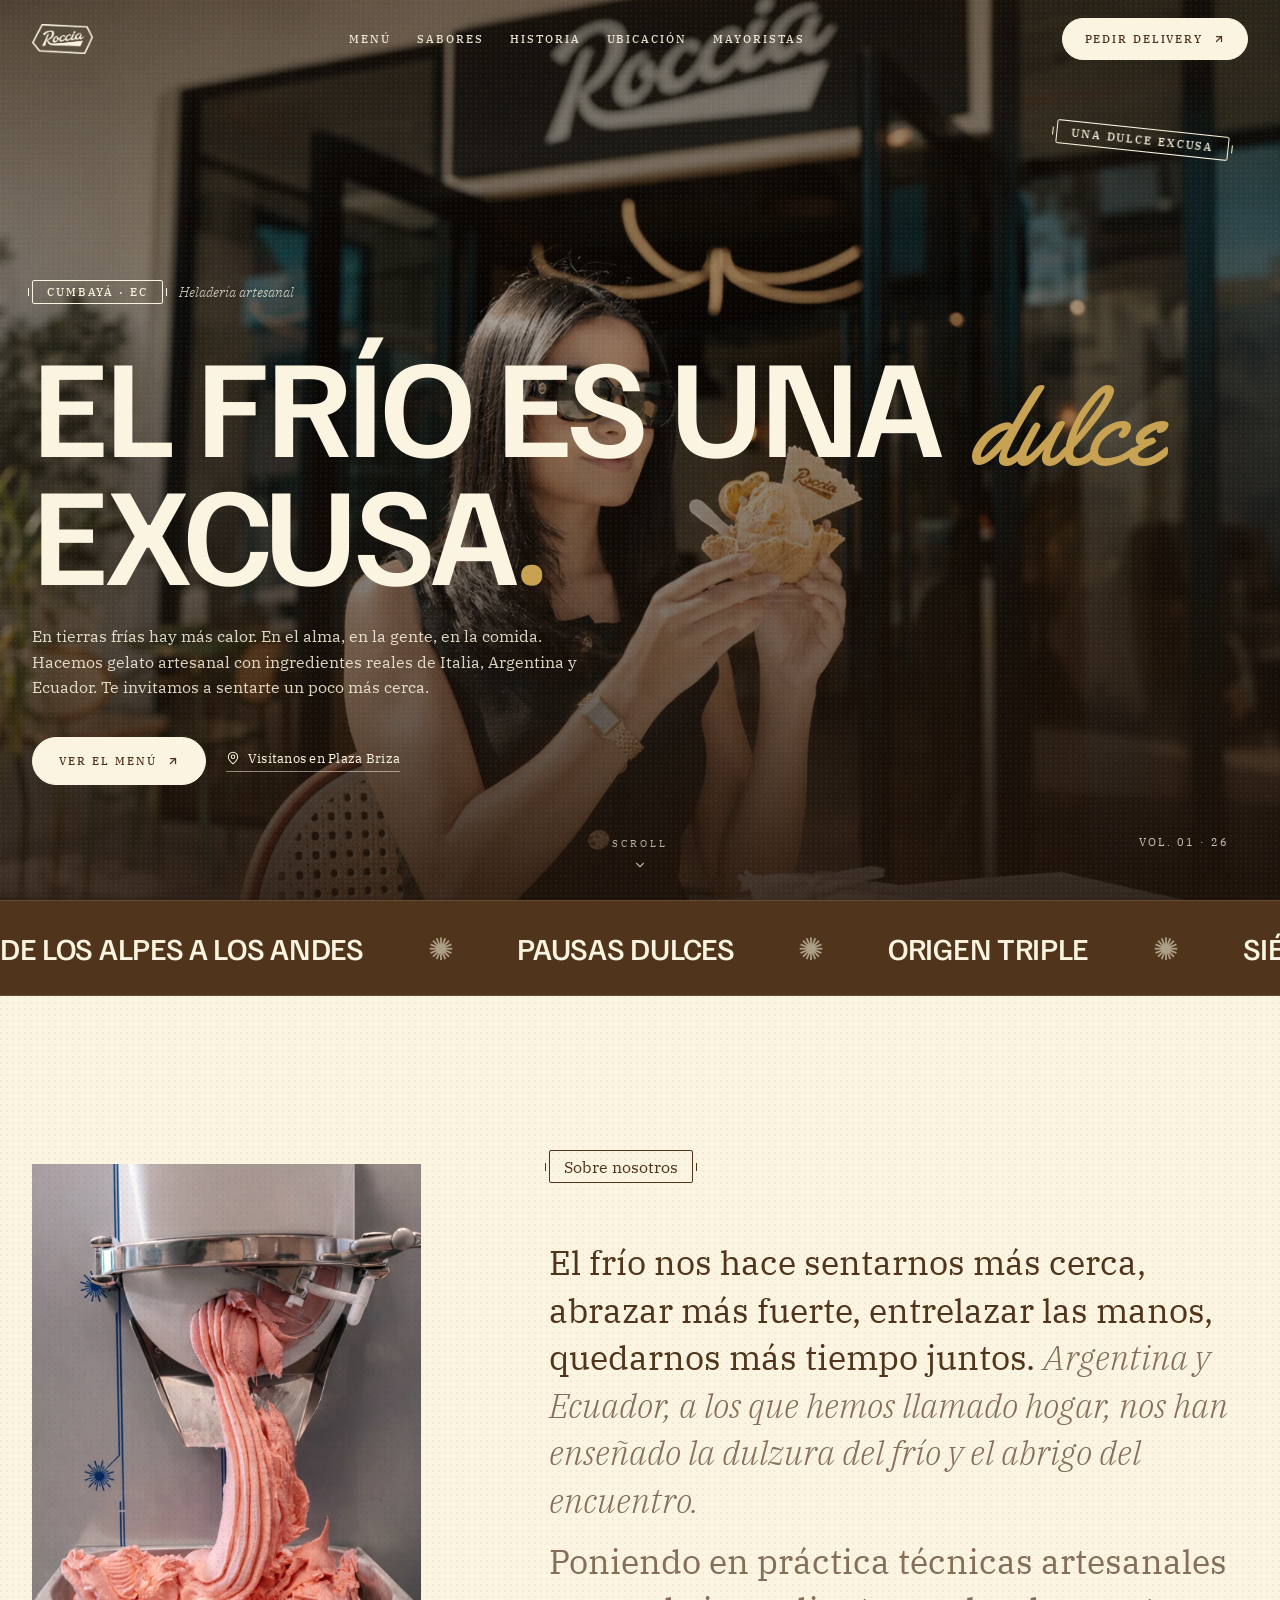
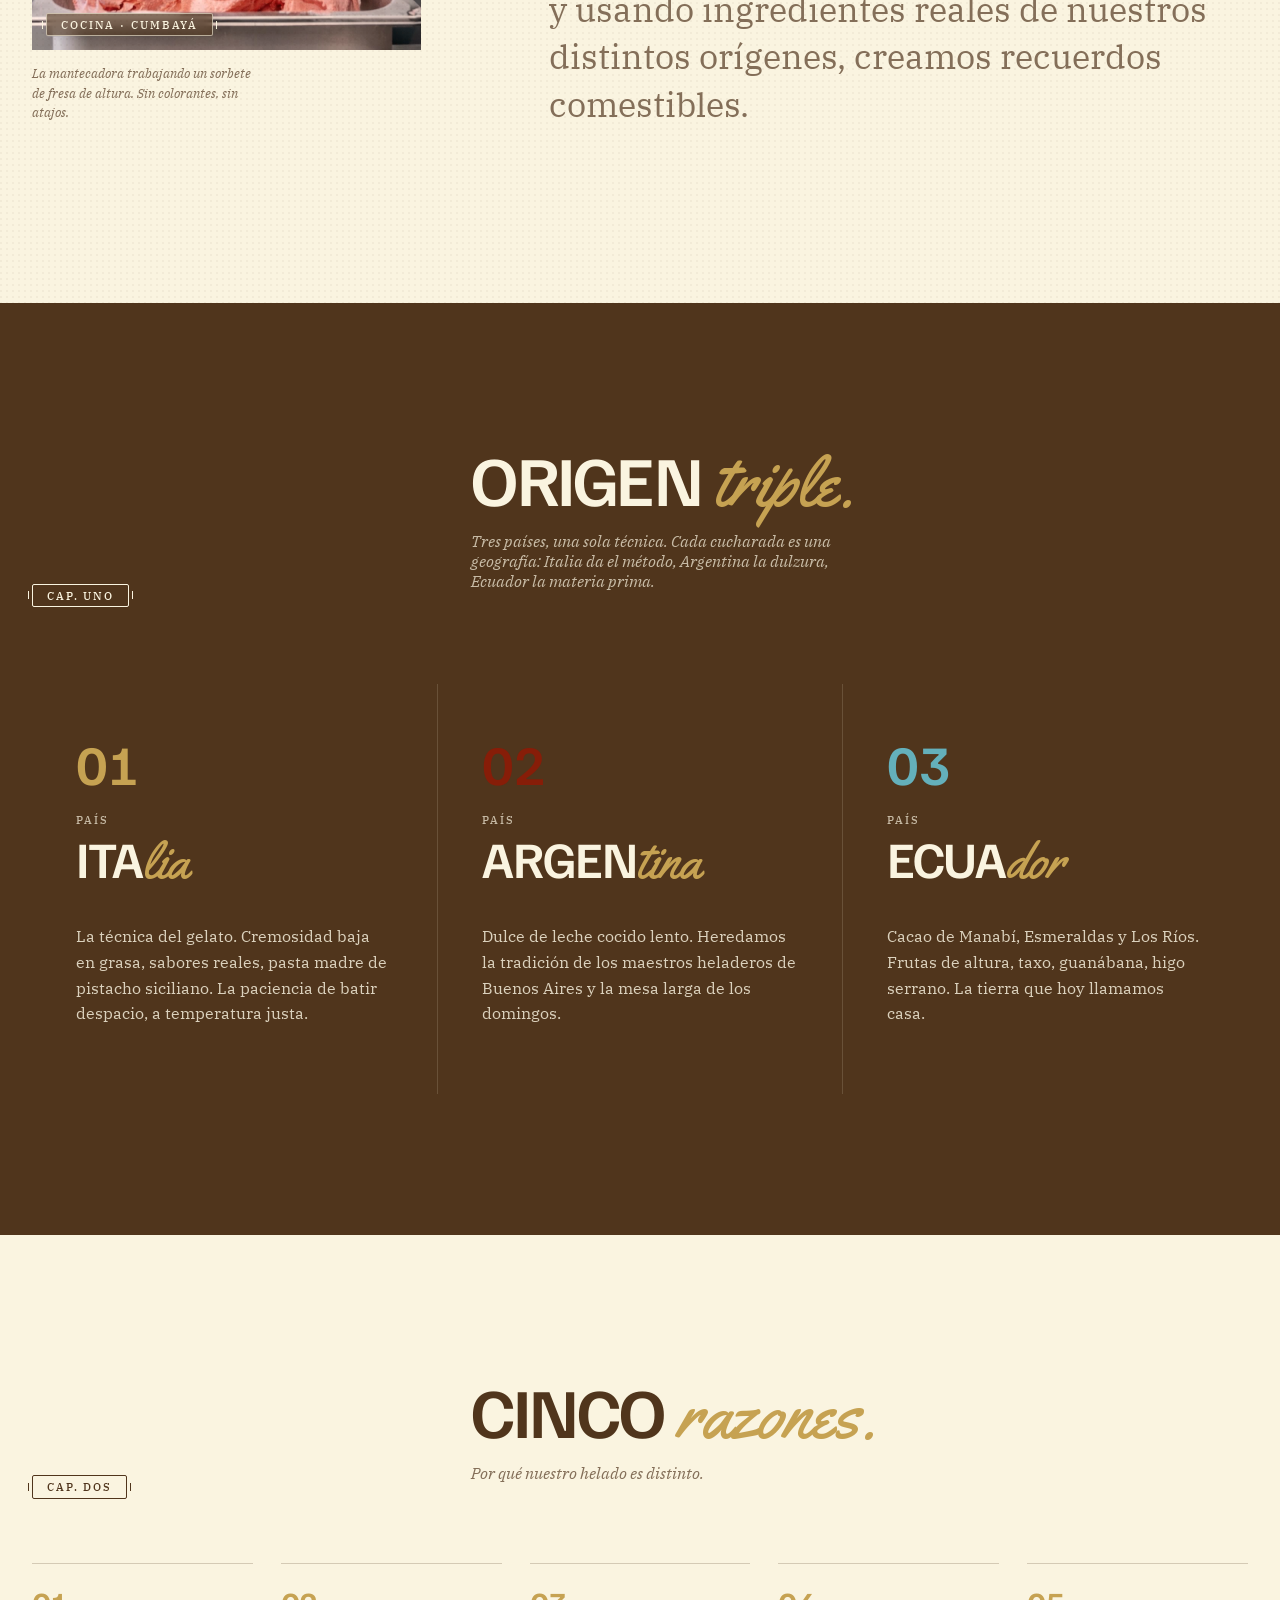
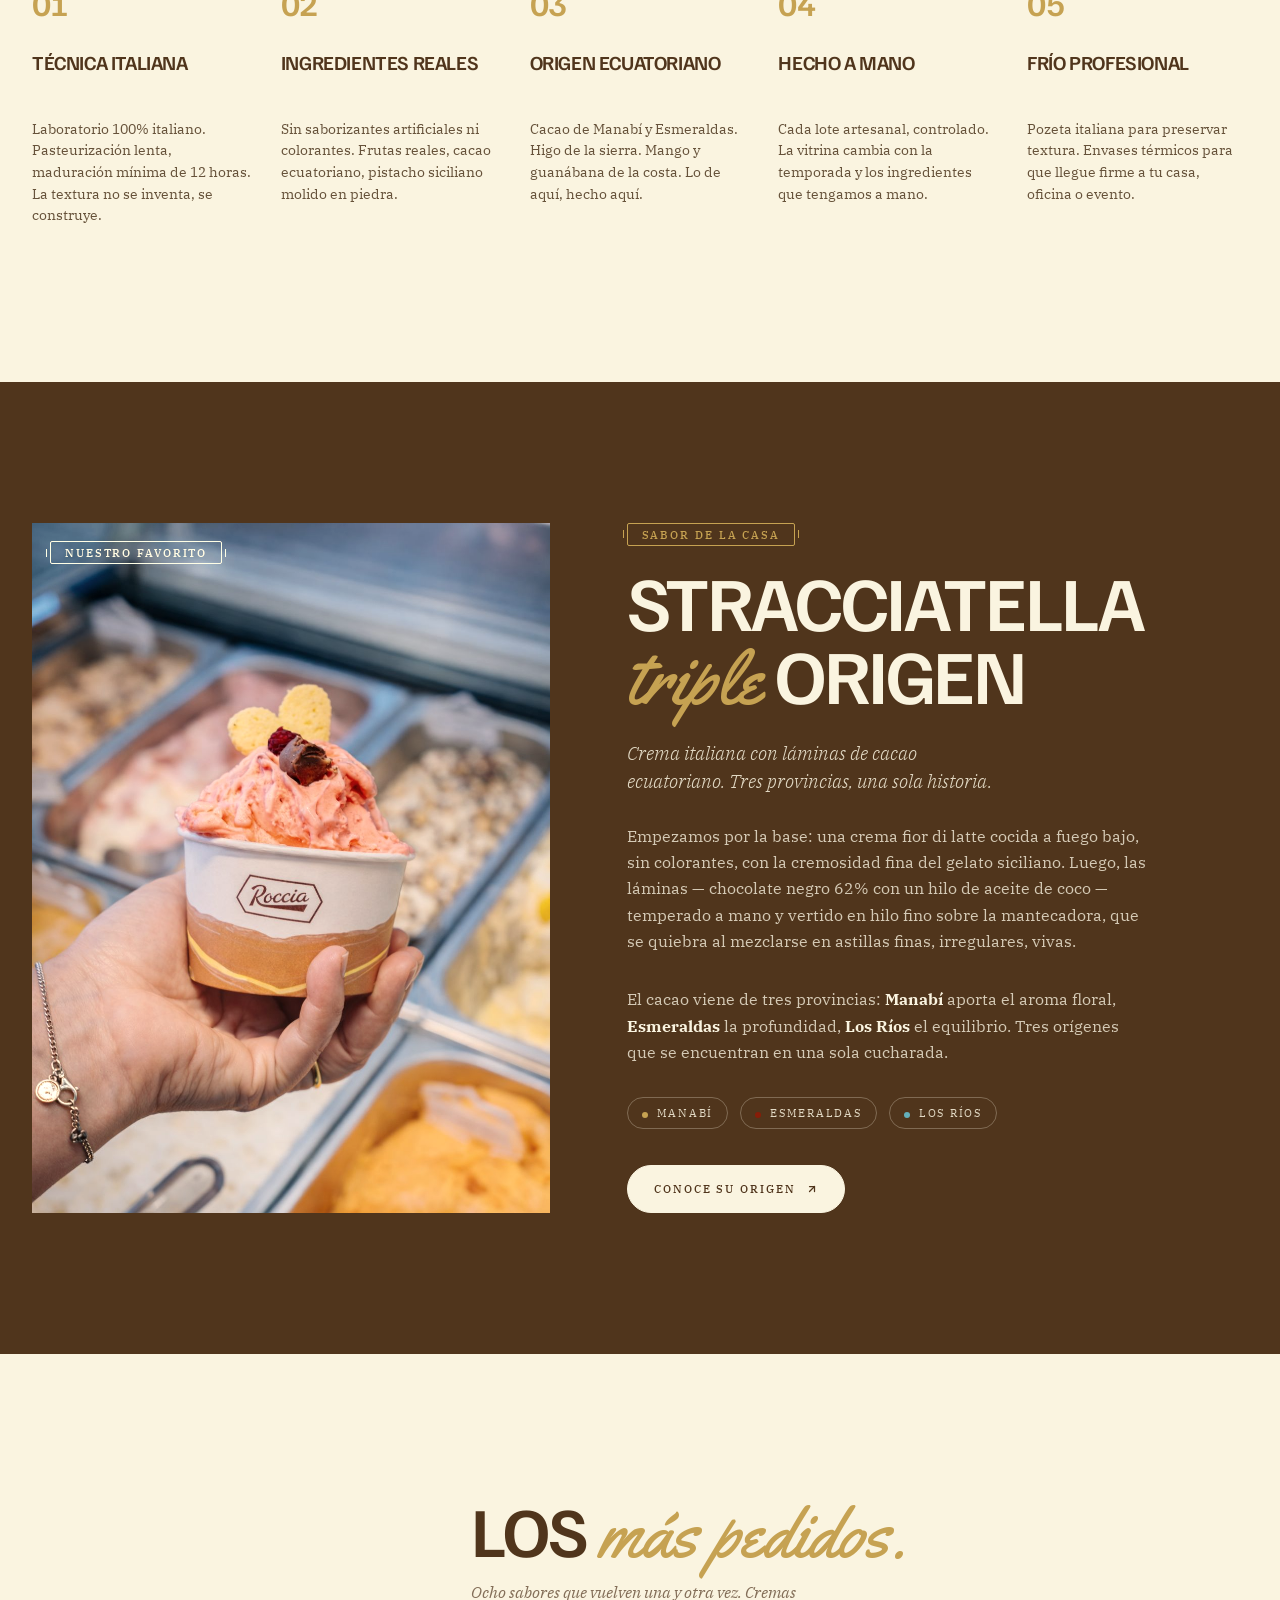
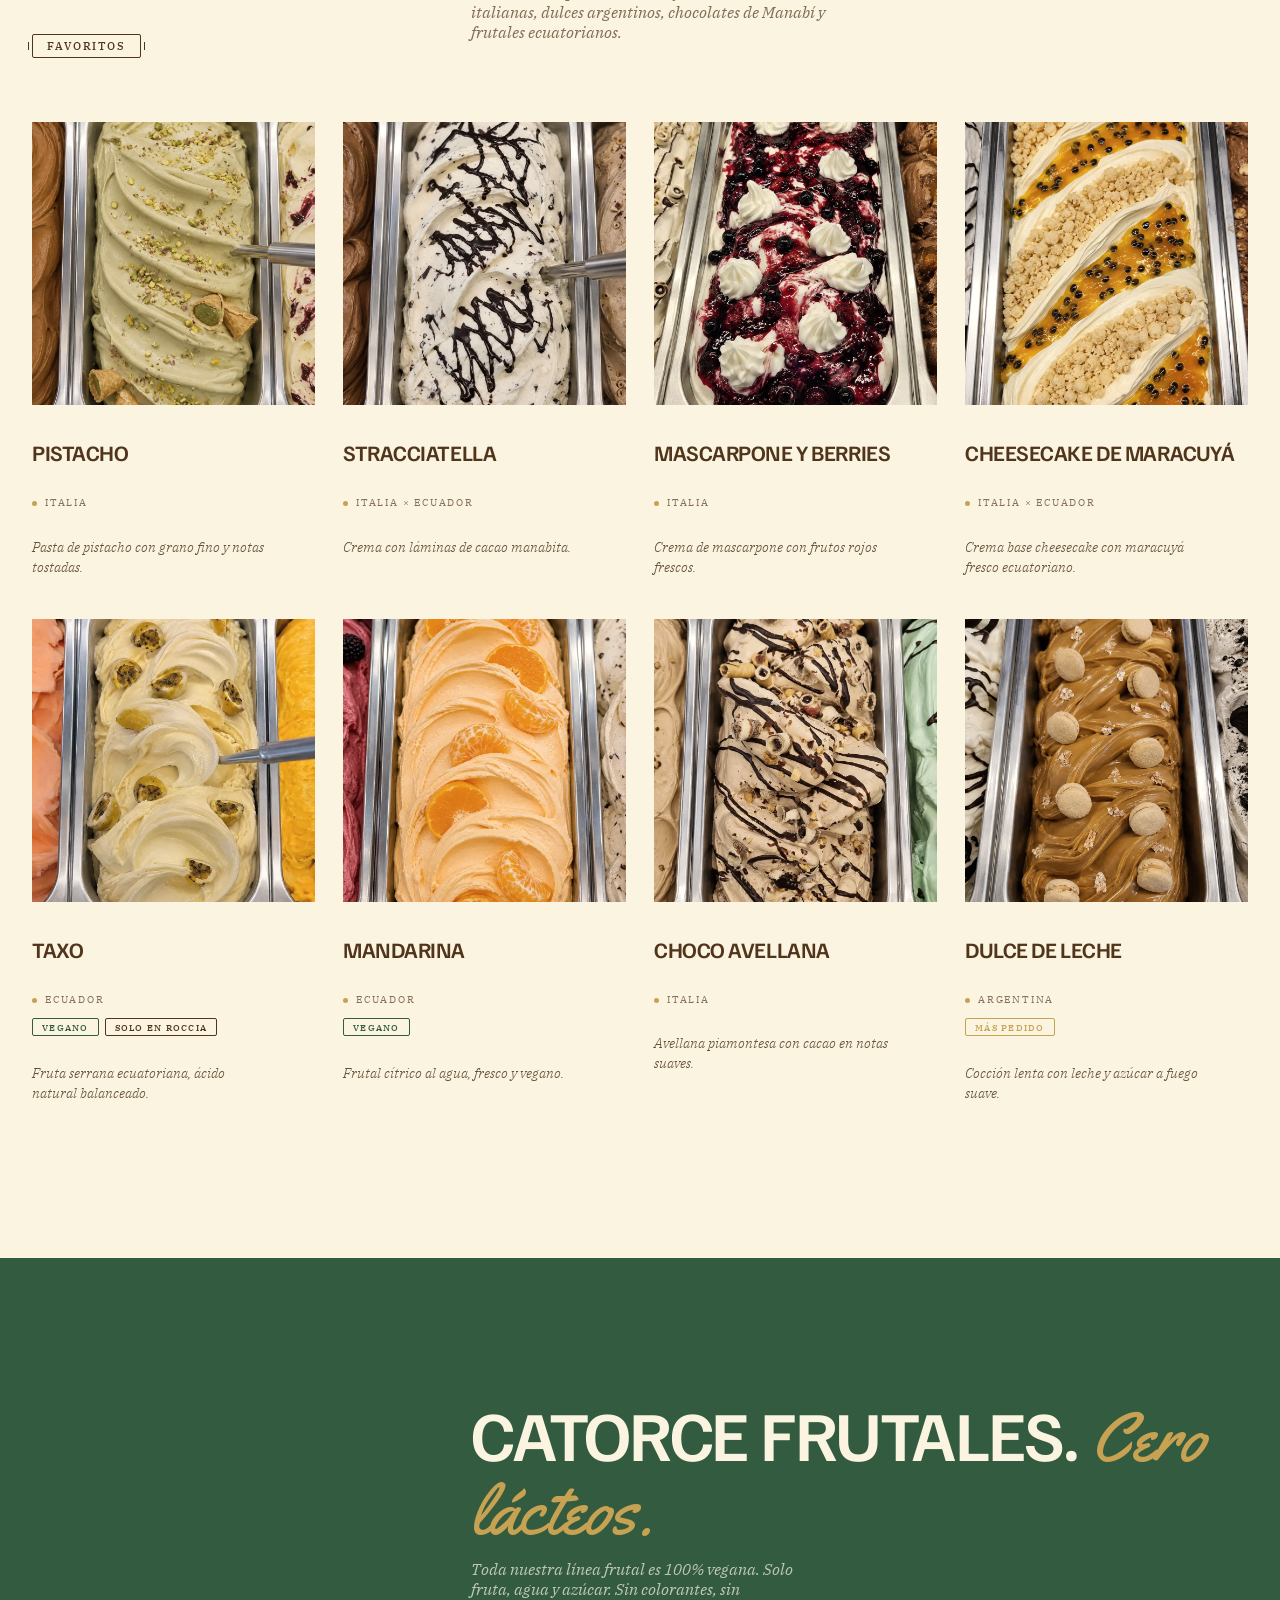
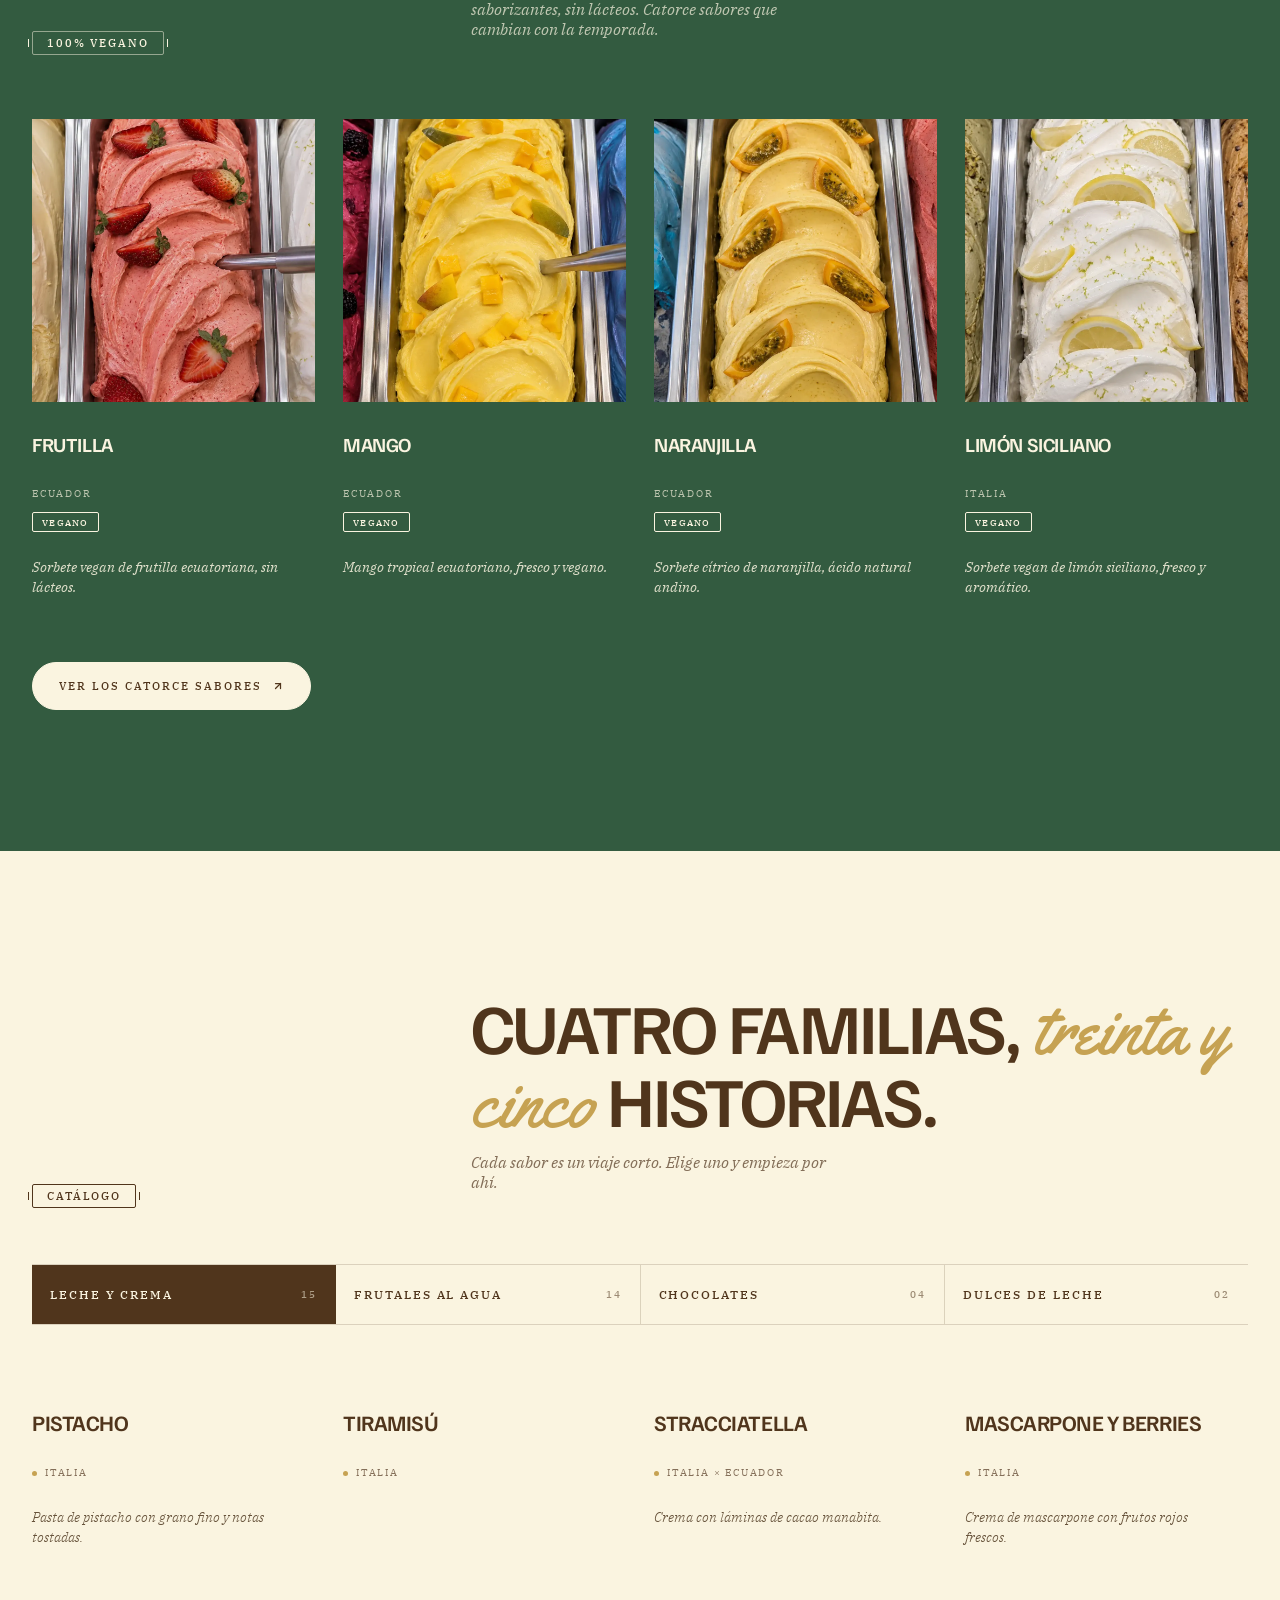
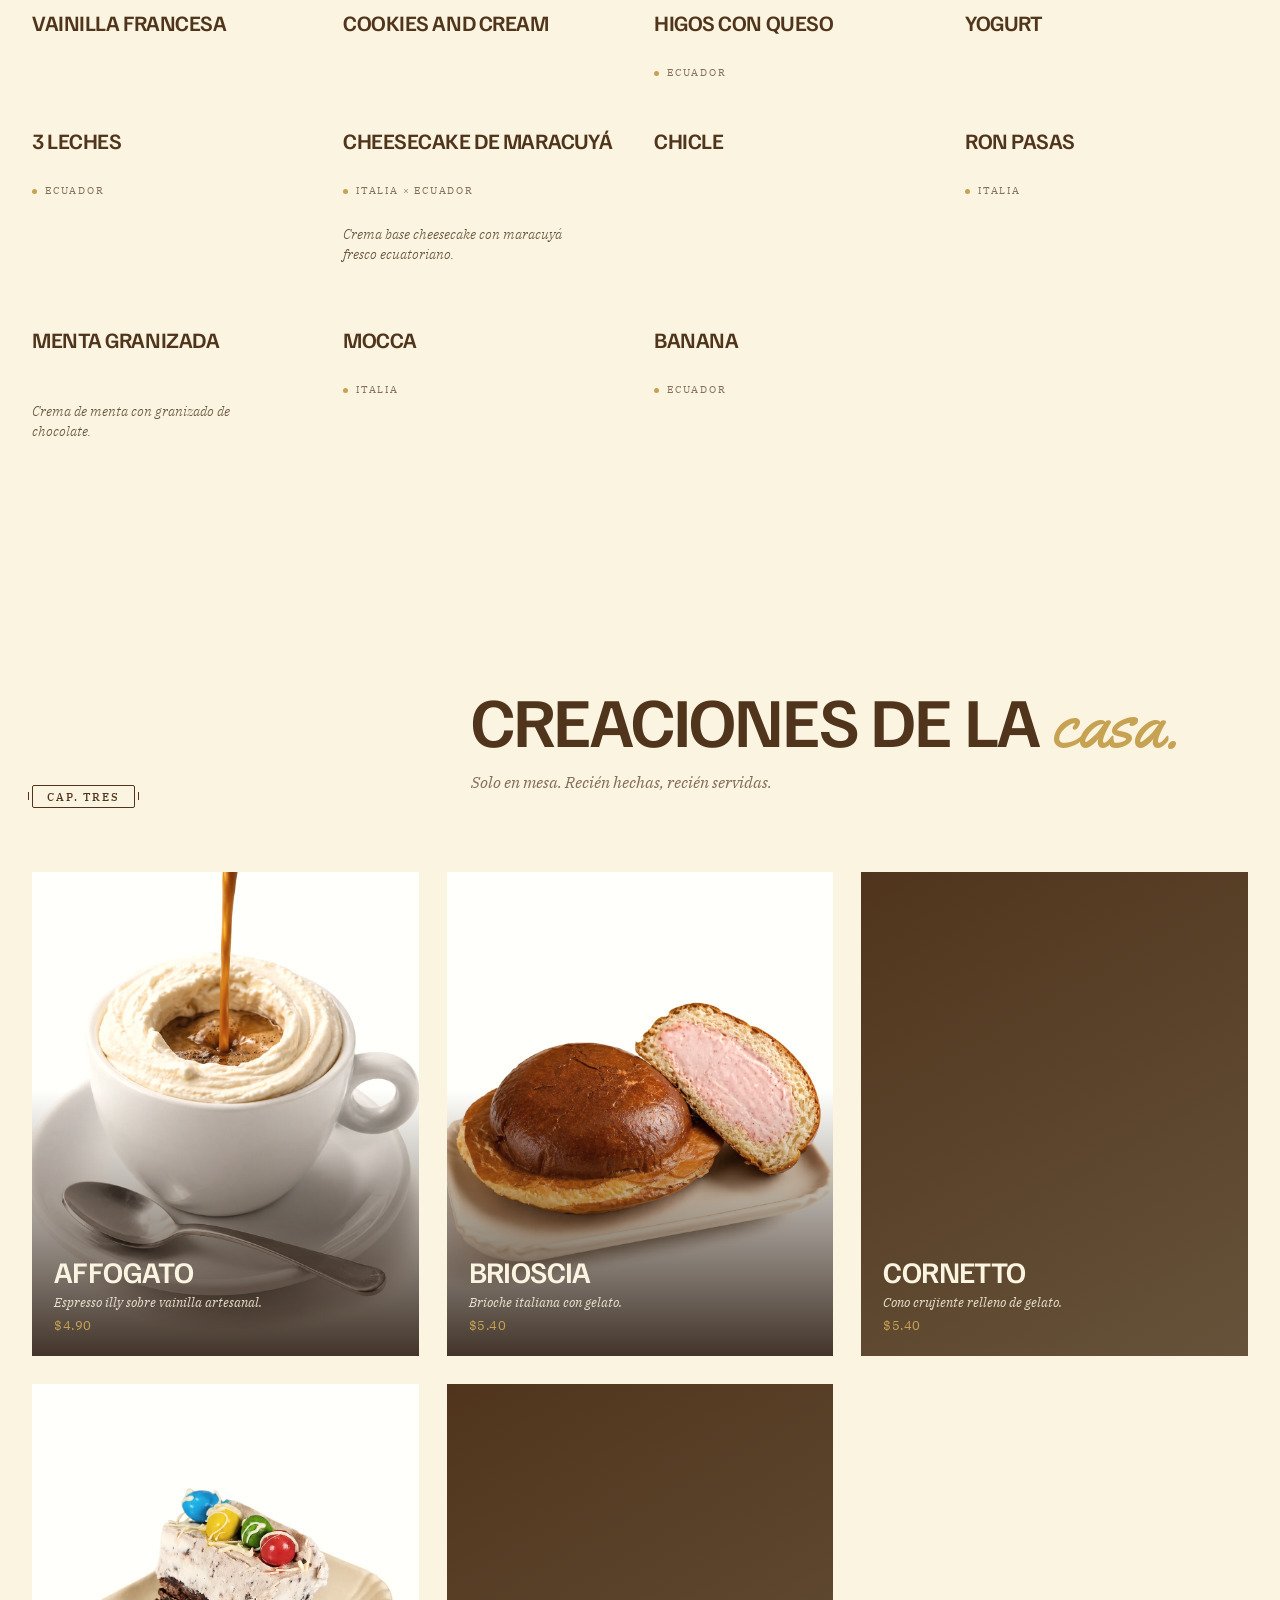
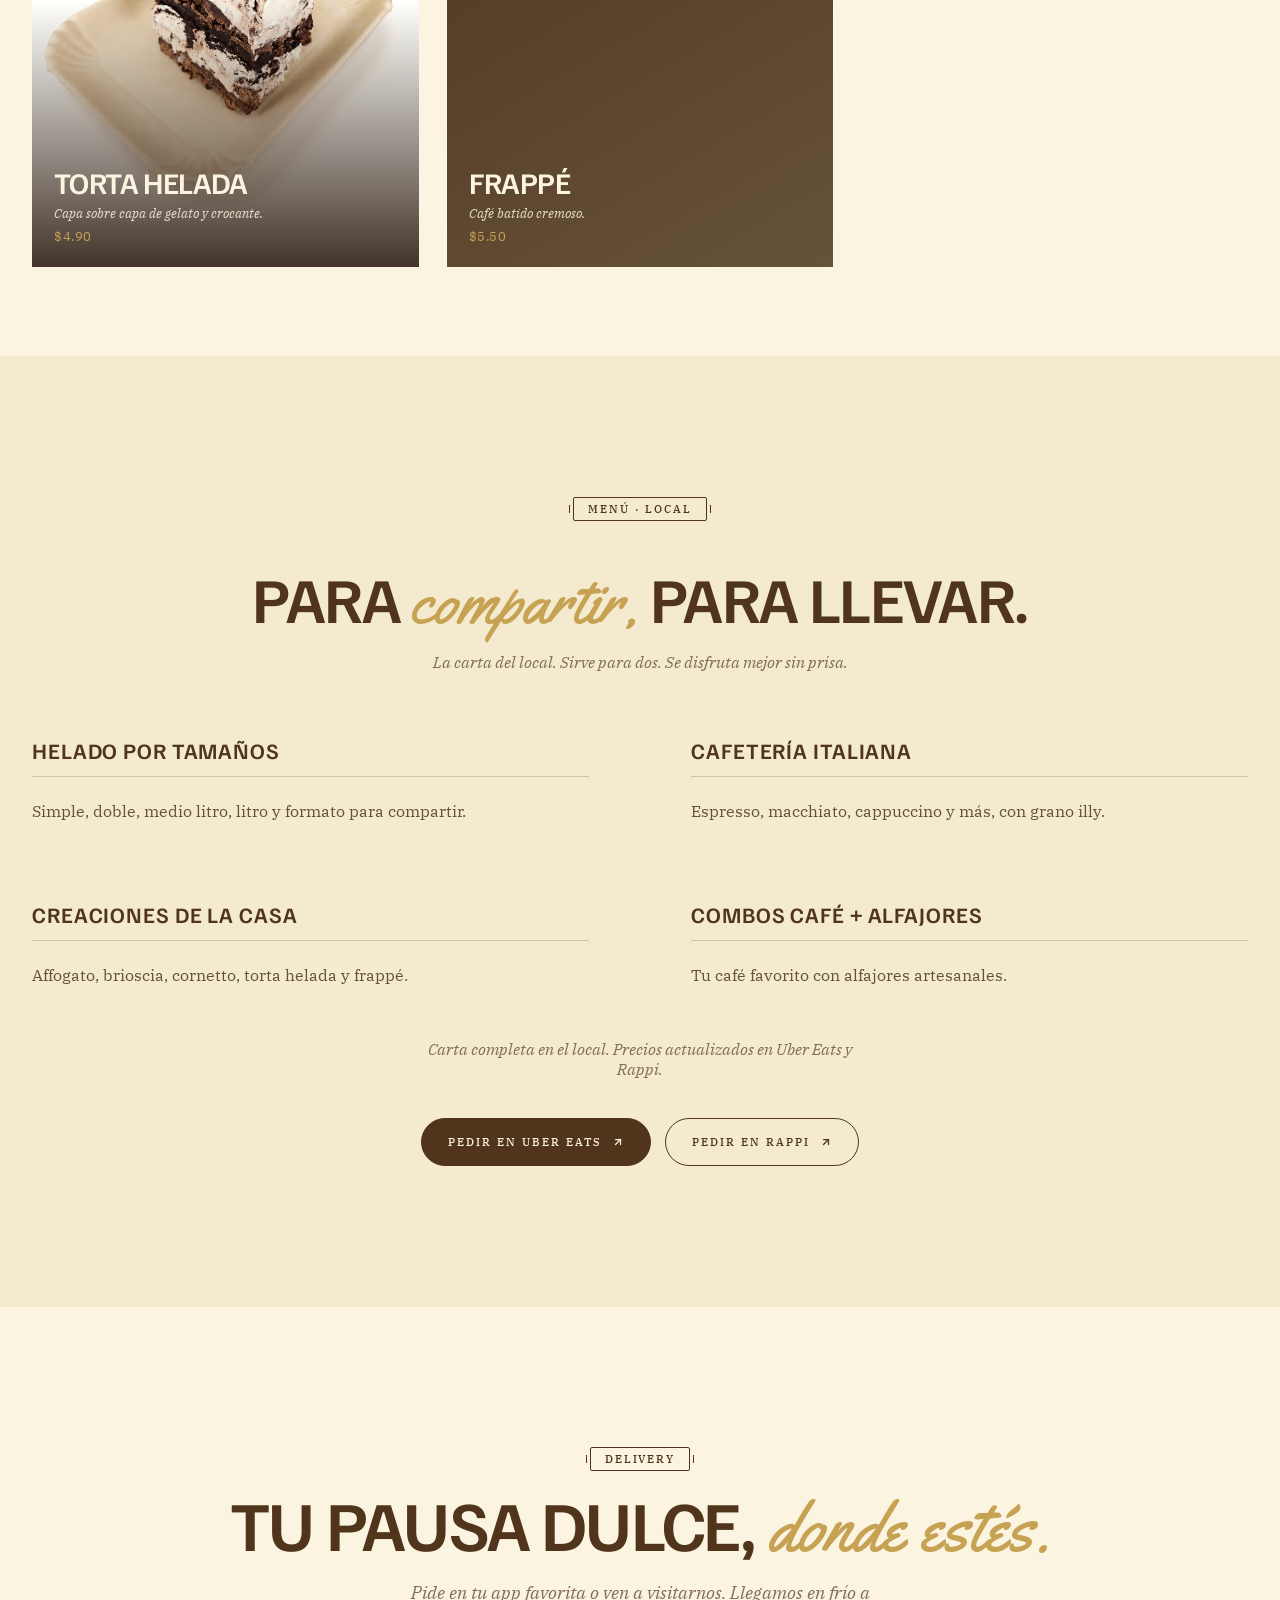
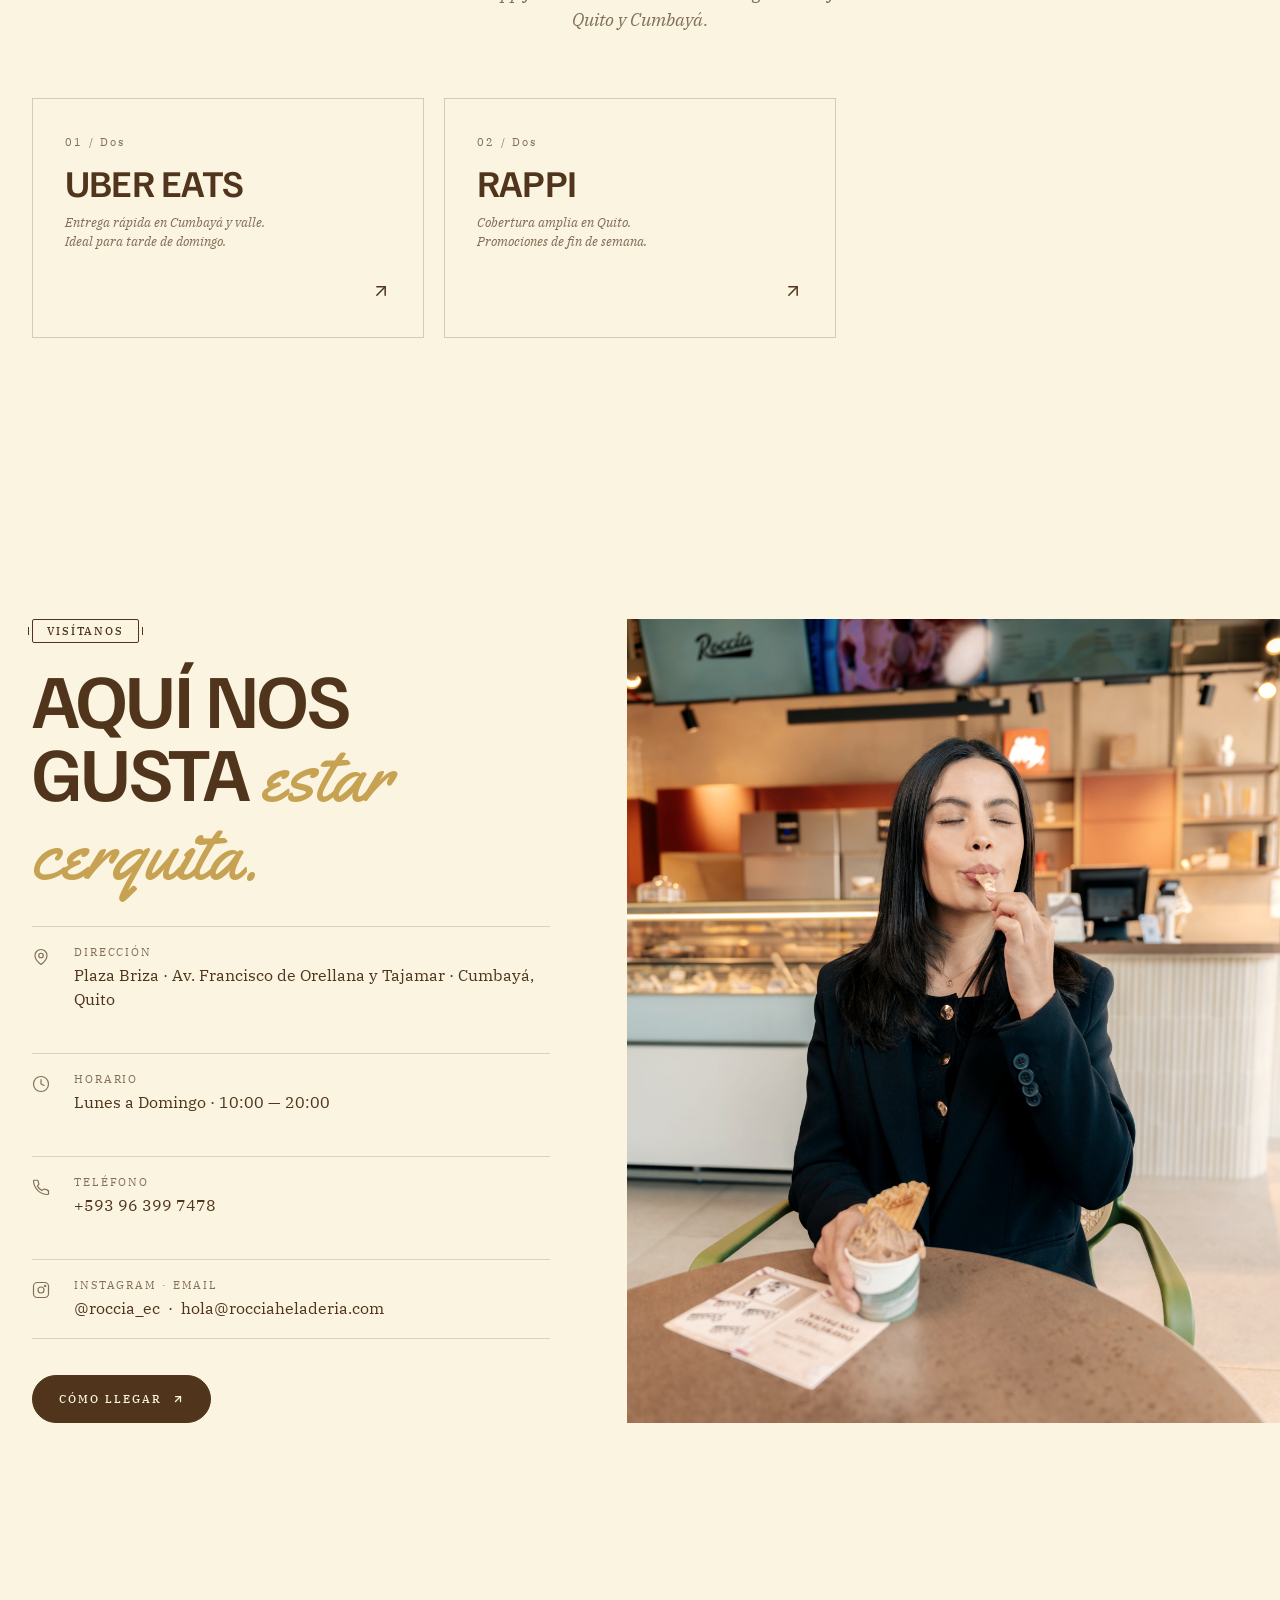
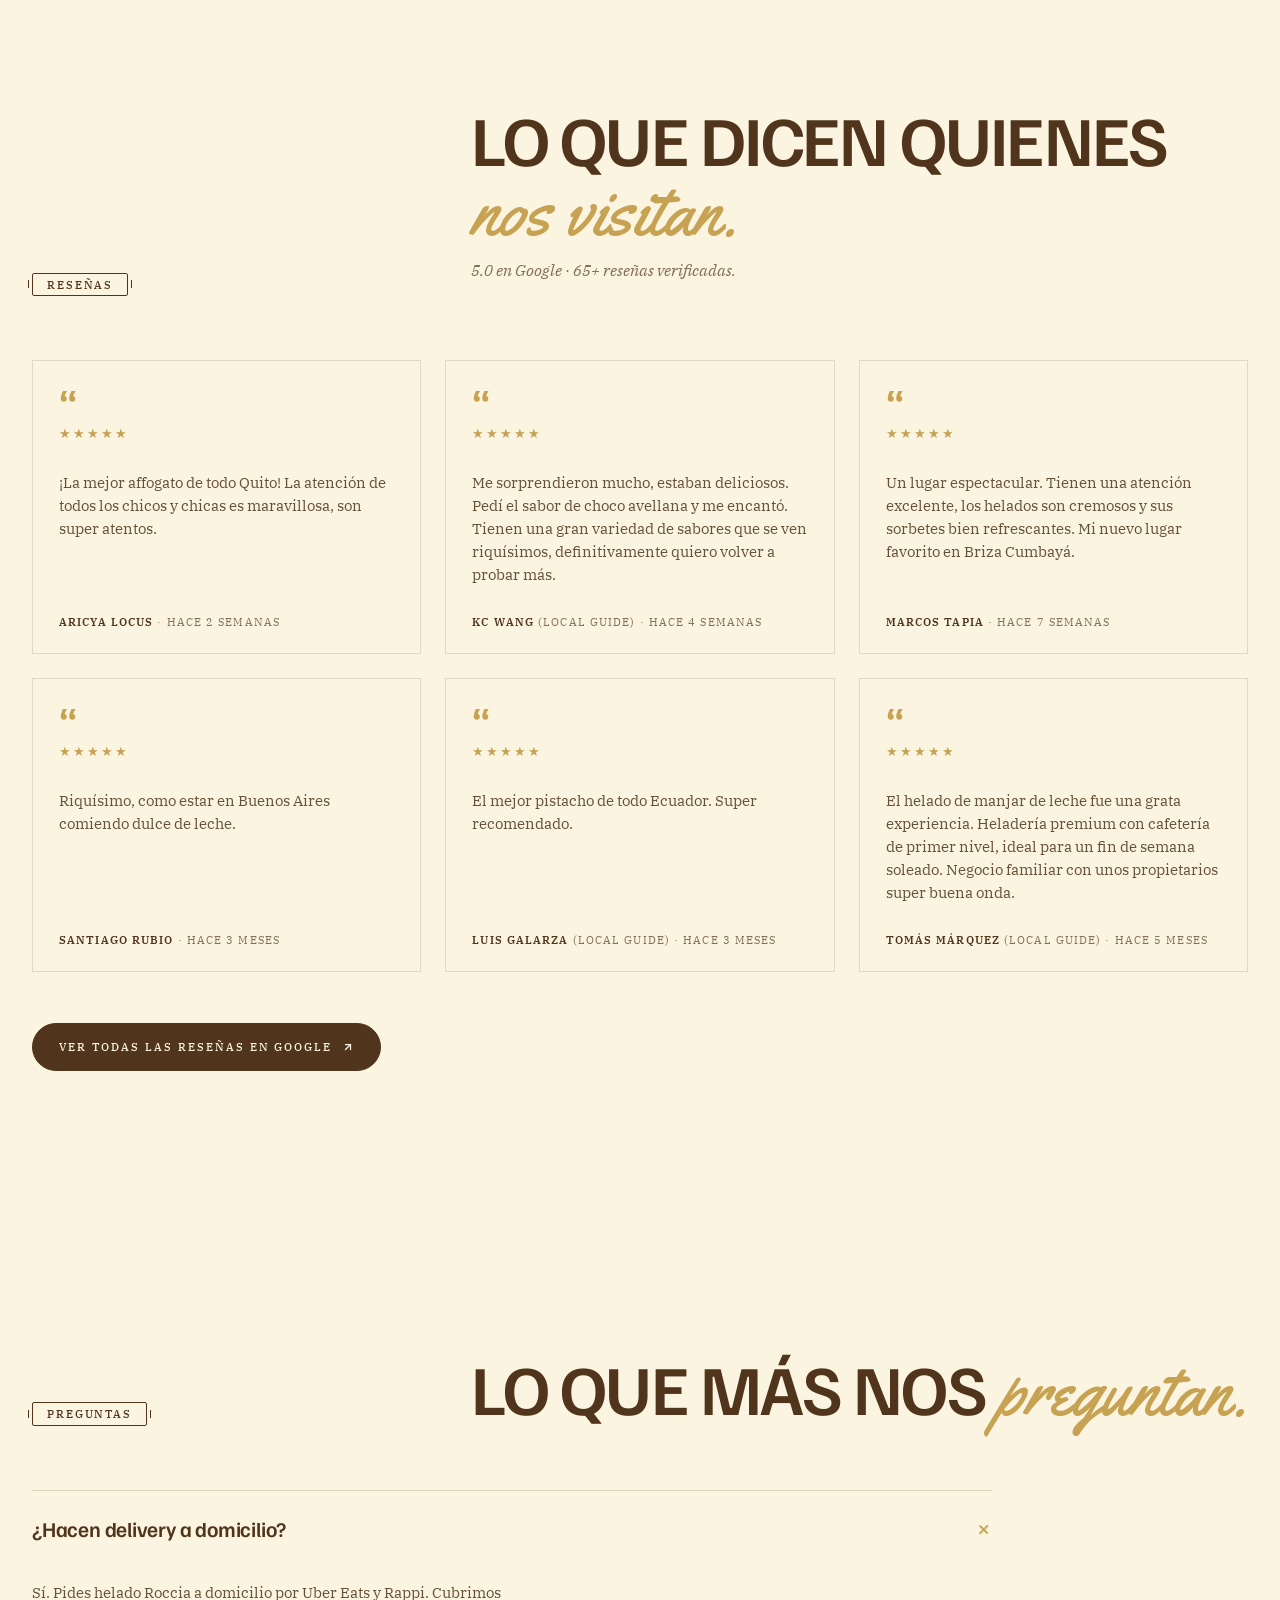
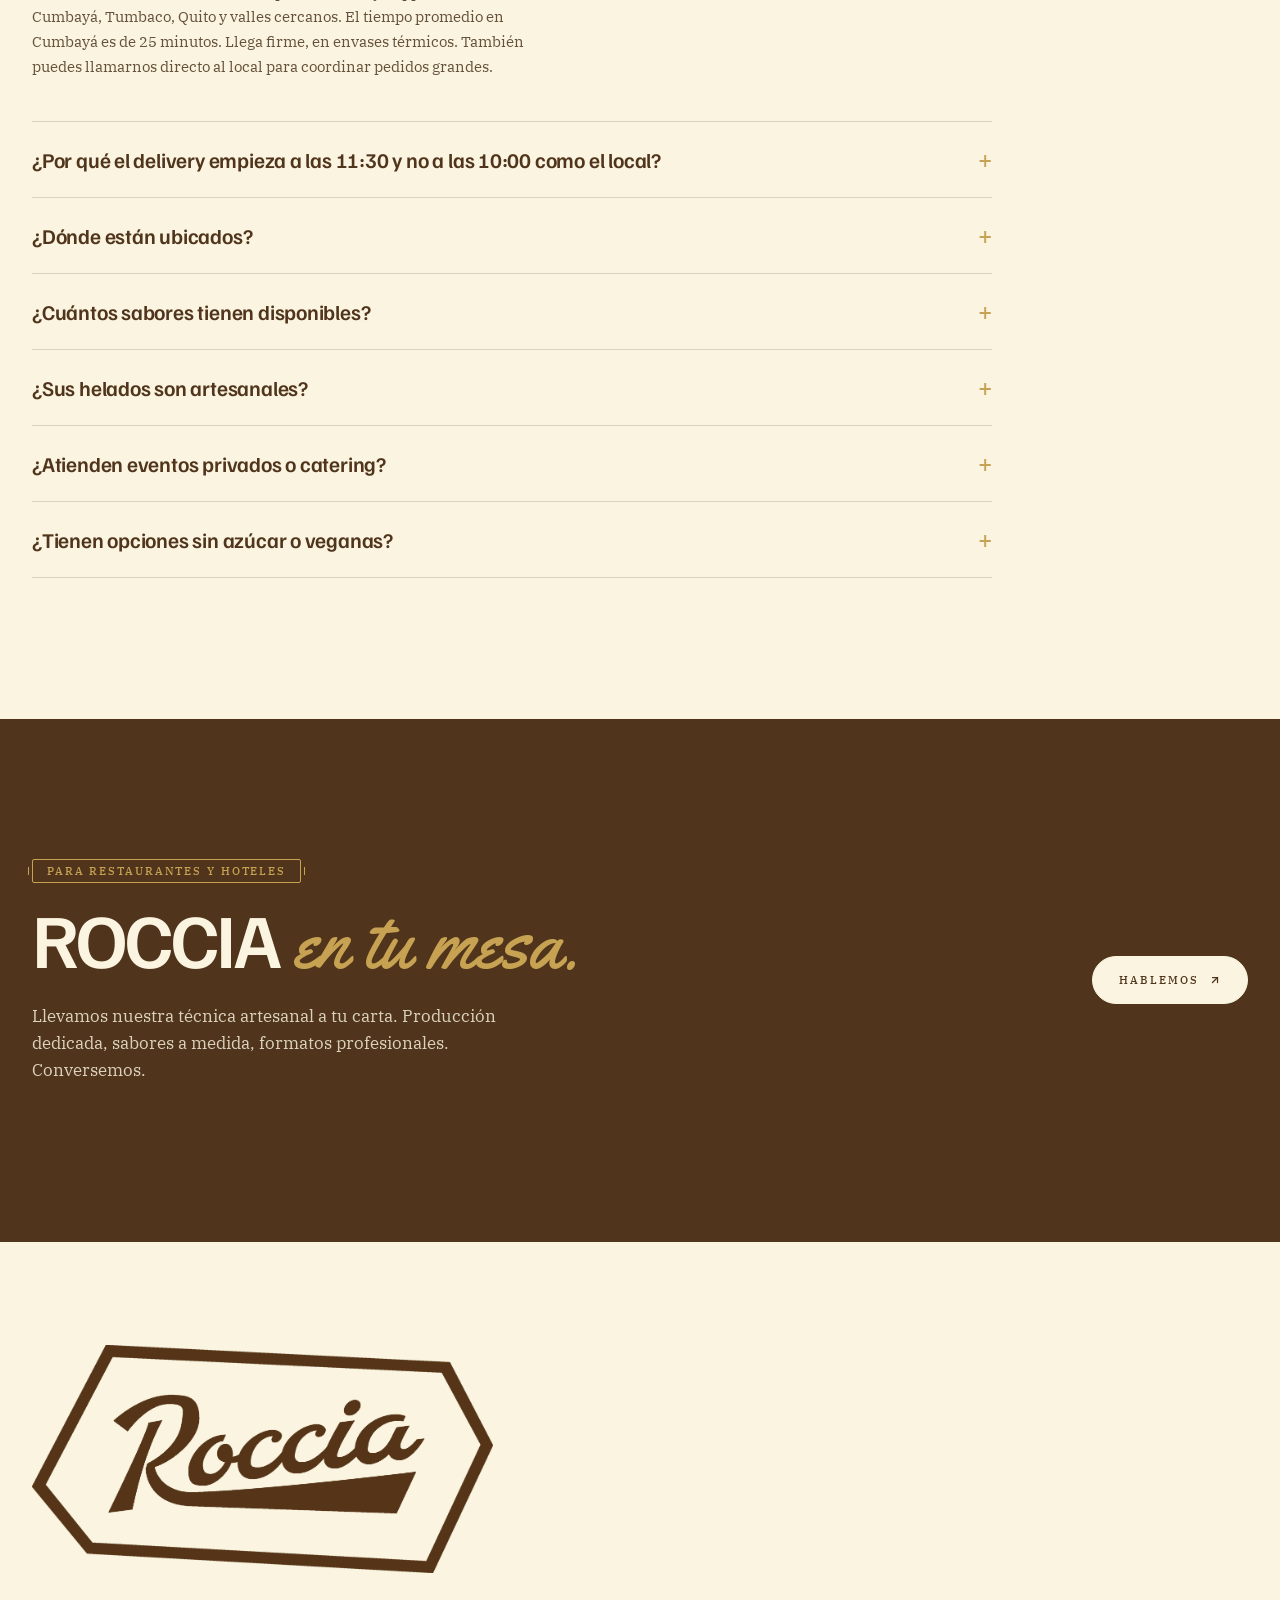
==== commit 02bc94b6: "feat(home): aplicar feedback visual fase 5 - Marquee: "Hecho a mano en Cumbayá" -> "Hecho a mano" (a" ====
--- a/index.html
+++ b/index.html
@@ -399,10 +399,6 @@
   }
   .statement-text .last { color: var(--cafe-medio); display: block; margin-top: 0.4em; }
 
-  /* ── Gallery grid ────────────────────────────────────── */
-  .gallery-grid { display: grid; grid-template-columns: repeat(4, 1fr); gap: 16px; }
-  @media (max-width: 880px) { .gallery-grid { grid-template-columns: repeat(2, 1fr); } }
-
   /* ── Origen Triple ───────────────────────────────────── */
   .origen { background: var(--cafe-oscuro); color: var(--crema); }
   .origen-grid {
@@ -896,6 +892,13 @@
     color: var(--cafe-oscuro);
     padding-bottom: 12px;
     border-bottom: 1px solid rgba(80, 53, 28, 0.22);
+  }
+  .menu-cat-desc {
+    font-family: var(--serif);
+    font-size: 16px;
+    line-height: 1.55;
+    color: var(--cafe-neutro);
+    margin: 0;
   }
   .menu-row {
     display: flex; align-items: baseline; gap: 12px;
@@ -1271,12 +1274,12 @@
     <span class="marquee-item">Pausas dulces <span class="marquee-star">✺</span></span>
     <span class="marquee-item">Origen triple <span class="marquee-star">✺</span></span>
     <span class="marquee-item">Siéntate un poco más cerca <span class="marquee-star">✺</span></span>
-    <span class="marquee-item">Hecho a mano en Cumbayá <span class="marquee-star">✺</span></span>
+    <span class="marquee-item">Hecho a mano <span class="marquee-star">✺</span></span>
     <span class="marquee-item">De los Alpes a los Andes <span class="marquee-star">✺</span></span>
     <span class="marquee-item">Pausas dulces <span class="marquee-star">✺</span></span>
     <span class="marquee-item">Origen triple <span class="marquee-star">✺</span></span>
     <span class="marquee-item">Siéntate un poco más cerca <span class="marquee-star">✺</span></span>
-    <span class="marquee-item">Hecho a mano en Cumbayá <span class="marquee-star">✺</span></span>
+    <span class="marquee-item">Hecho a mano <span class="marquee-star">✺</span></span>
   </div>
 </section>
 
@@ -1307,33 +1310,6 @@
   </div>
 </section>
 
-<!-- ── Galería editorial ─────────────────────────────── -->
-<section style="background: var(--cafe-oscuro); padding: clamp(72px, 9vw, 128px) 0; color: var(--crema);" aria-labelledby="galeria-heading">
-  <div class="wrap">
-    <div class="section-head" style="margin-bottom: clamp(40px, 5vw, 64px);">
-      <div><span class="seal" style="color: var(--mostaza); border-color: var(--mostaza);">Galería</span></div>
-      <div>
-        <h2 id="galeria-heading" class="section-headline on-dark">Sabores de <em>altura.</em></h2>
-        <p class="section-eyebrow on-dark">Cuatro retratos. Una sola cuchara. La técnica detrás del helado se ve en cada cucharada.</p>
-      </div>
-    </div>
-    <div class="gallery-grid">
-      <div style="position: relative; aspect-ratio: 4/5; overflow: hidden; background: #335b40;">
-        <img src="assets/img/photo-sabores-altura-poster.jpg" alt="Sabores de altura — poster de marca Roccia" style="width:100%; height:100%; object-fit: cover;" />
-      </div>
-      <div style="position: relative; aspect-ratio: 4/5; overflow: hidden; background: #335b40;">
-        <img src="assets/img/photo-pistacchio-poster.jpg" alt="Pistacchio — poster de marca Roccia" style="width:100%; height:100%; object-fit: cover;" />
-      </div>
-      <div style="position: relative; aspect-ratio: 4/5; overflow: hidden; background: #335b40;">
-        <img src="assets/img/photo-mascarpone-poster.jpg" alt="Mascarpone &amp; Berries — poster de marca Roccia" style="width:100%; height:100%; object-fit: cover;" />
-      </div>
-      <div style="position: relative; aspect-ratio: 4/5; overflow: hidden; background: #335b40;">
-        <img src="assets/img/photo-mandarina-poster.jpg" alt="Mandarina — poster de marca Roccia" style="width:100%; height:100%; object-fit: cover;" />
-      </div>
-    </div>
-  </div>
-</section>
-
 <!-- ── Origen Triple ────────────────────────────────── -->
 <section class="origen section" id="origen" aria-labelledby="origen-heading">
   <div class="wrap">
@@ -1371,7 +1347,7 @@
 <section class="section" id="razones" aria-labelledby="razones-heading">
   <div class="wrap">
     <div class="section-head">
-      <div><span class="seal">Técnica</span></div>
+      <div><span class="seal">Cap. dos</span></div>
       <div>
         <h2 id="razones-heading" class="section-headline">Cinco <em>razones.</em></h2>
         <p class="section-eyebrow">Por qué nuestro helado es distinto.</p>
@@ -1481,7 +1457,7 @@
 <section class="section" id="sabores" aria-labelledby="sabores-heading">
   <div class="wrap">
     <div class="section-head">
-      <div><span class="seal">Cap. dos</span></div>
+      <div><span class="seal">Catálogo</span></div>
       <div>
         <h2 id="sabores-heading" class="section-headline">Cuatro familias, <em>treinta y cinco</em> historias.</h2>
         <p class="section-eyebrow">Cada sabor es un viaje corto. Elige uno y empieza por ahí.</p>
@@ -1502,7 +1478,7 @@
 <section class="section-tight" style="background: var(--crema);" id="creaciones" aria-labelledby="creaciones-heading">
   <div class="wrap">
     <div class="section-head" style="margin-bottom: clamp(32px, 4vw, 48px);">
-      <div><span class="seal">Creaciones</span></div>
+      <div><span class="seal">Cap. tres</span></div>
       <div>
         <h2 id="creaciones-heading" class="section-headline">Creaciones de la <em>casa.</em></h2>
         <p class="section-eyebrow">Solo en mesa. Recién hechas, recién servidas.</p>
@@ -1519,11 +1495,11 @@
         </div>
       </a>
       <a href="#menu" class="creacion-card">
-        <img src="assets/img/creations/brioscia.webp" alt="Brioscia Roccia — waffle bowl con maracuyá" width="1122" height="1402" loading="lazy" />
+        <img src="assets/img/creations/brioscia.webp" alt="Brioscia Roccia — brioche italiana con gelato" width="1122" height="1402" loading="lazy" />
         <div class="veil" aria-hidden="true"></div>
         <div class="creacion-meta">
           <div class="creacion-name">Brioscia</div>
-          <div class="creacion-desc">Waffle bowl con maracuyá.</div>
+          <div class="creacion-desc">Brioche italiana con gelato.</div>
           <div class="creacion-price">$5.40</div>
         </div>
       </a>
@@ -1565,43 +1541,35 @@
 
     <div class="menu-grid">
       <div class="menu-col">
-        <h3>Helados</h3>
-        <div class="menu-row"><span class="name">Simple</span><span class="dotted" aria-hidden="true"></span><span class="price">$2.75</span></div>
-        <div class="menu-row"><span class="name">Doble</span><span class="dotted" aria-hidden="true"></span><span class="price">$3.95</span></div>
-        <div class="menu-row"><span class="name">Medio Litro</span><span class="dotted" aria-hidden="true"></span><span class="price">$8.00</span></div>
-        <div class="menu-row"><span class="name">Un Litro</span><span class="dotted" aria-hidden="true"></span><span class="price">$15.00</span></div>
-        <div class="menu-row"><span class="name">Para compartir <span class="insignia-tag">Insignia</span></span><span class="dotted" aria-hidden="true"></span><span class="price">$21.00</span></div>
+        <h3>Helado por tamaños</h3>
+        <p class="menu-cat-desc">Simple, doble, medio litro, litro y formato para compartir.</p>
       </div>
 
       <div class="menu-col">
-        <h3>Café</h3>
-        <div class="menu-row"><span class="name">Affogato <span class="insignia-tag">Insignia</span></span><span class="dotted" aria-hidden="true"></span><span class="price">$4.90</span></div>
-        <div class="menu-row"><span class="name">Expresso</span><span class="dotted" aria-hidden="true"></span><span class="price">$2.50</span></div>
-        <div class="menu-row"><span class="name">Expresso Doble</span><span class="dotted" aria-hidden="true"></span><span class="price">$3.25</span></div>
-        <div class="menu-row"><span class="name">Macchiato</span><span class="dotted" aria-hidden="true"></span><span class="price">$2.80</span></div>
-        <div class="menu-row"><span class="name">Americano</span><span class="dotted" aria-hidden="true"></span><span class="price">$3.00</span></div>
-        <div class="menu-row"><span class="name">Cappuccino</span><span class="dotted" aria-hidden="true"></span><span class="price">$3.50</span></div>
+        <h3>Cafetería italiana</h3>
+        <p class="menu-cat-desc">Espresso, macchiato, cappuccino y más, con grano illy.</p>
       </div>
 
       <div class="menu-col">
-        <h3>Creaciones</h3>
-        <div class="menu-row"><span class="name">Brioscia</span><span class="dotted" aria-hidden="true"></span><span class="price">$5.40</span></div>
-        <div class="menu-row"><span class="name">Cornetto</span><span class="dotted" aria-hidden="true"></span><span class="price">$5.40</span></div>
-        <div class="menu-row"><span class="name">Torta helada</span><span class="dotted" aria-hidden="true"></span><span class="price">$4.90</span></div>
-        <div class="menu-row"><span class="name">Frappé</span><span class="dotted" aria-hidden="true"></span><span class="price">$5.50</span></div>
+        <h3>Creaciones de la casa</h3>
+        <p class="menu-cat-desc">Affogato, brioscia, cornetto, torta helada y frappé.</p>
       </div>
 
       <div class="menu-col">
-        <h3>Combos</h3>
-        <div class="menu-row"><span class="name">Expresso + 2 Alfajores</span><span class="dotted" aria-hidden="true"></span><span class="price">$3.49</span></div>
-        <div class="menu-row"><span class="name">Americano + 2 Alfajores</span><span class="dotted" aria-hidden="true"></span><span class="price">$3.99</span></div>
-        <div class="menu-row"><span class="name">Cappuccino + 2 Alfajores</span><span class="dotted" aria-hidden="true"></span><span class="price">$4.49</span></div>
-      </div>
-    </div>
-
-    <div style="text-align:center; margin-top: clamp(40px, 5vw, 64px);">
-      <a href="#menu" class="pill ghost" style="border-color: var(--cafe-oscuro);">
-        Ver carta completa
+        <h3>Combos café + alfajores</h3>
+        <p class="menu-cat-desc">Tu café favorito con alfajores artesanales.</p>
+      </div>
+    </div>
+
+    <p class="section-eyebrow" style="text-align:center; margin: clamp(36px, 4vw, 52px) auto 0; max-width: 52ch;">Carta completa en el local. Precios actualizados en Uber Eats y Rappi.</p>
+
+    <div style="display:flex; flex-wrap:wrap; justify-content:center; gap:14px; margin-top: clamp(28px, 3vw, 40px);">
+      <a href="https://www.ubereats.com/ec/store/roccia-heladeria-quito/ykuLU1U_WnS1XdmfUux0dw" target="_blank" rel="noopener noreferrer" class="pill">
+        Pedir en Uber Eats
+        <svg class="arrow" width="12" height="12" viewBox="0 0 24 24" fill="none" stroke="currentColor" stroke-width="2.5" stroke-linecap="round" stroke-linejoin="round" aria-hidden="true"><path d="M7 17 17 7"/><path d="M7 7h10v10"/></svg>
+      </a>
+      <a href="https://www.rappi.com.ec/restaurantes/46500-roccia" target="_blank" rel="noopener noreferrer" class="pill ghost" style="border-color: var(--cafe-oscuro);">
+        Pedir en Rappi
         <svg class="arrow" width="12" height="12" viewBox="0 0 24 24" fill="none" stroke="currentColor" stroke-width="2.5" stroke-linecap="round" stroke-linejoin="round" aria-hidden="true"><path d="M7 17 17 7"/><path d="M7 7h10v10"/></svg>
       </a>
     </div>
@@ -1618,27 +1586,19 @@
     </div>
 
     <div class="delivery-grid">
-      <a href="https://www.ubereats.com" target="_blank" rel="noopener noreferrer" class="delivery-card">
+      <a href="https://www.ubereats.com/ec/store/roccia-heladeria-quito/ykuLU1U_WnS1XdmfUux0dw" target="_blank" rel="noopener noreferrer" class="delivery-card">
         <div>
-          <div class="num">01 / Tres</div>
+          <div class="num">01 / Dos</div>
           <div class="name" style="margin-top: 14px;">Uber Eats</div>
           <p class="desc" style="margin-top: 12px;">Entrega rápida en Cumbayá y valle. Ideal para tarde de domingo.</p>
         </div>
         <svg class="arrow" width="20" height="20" viewBox="0 0 24 24" fill="none" stroke="currentColor" stroke-width="1.8" stroke-linecap="round" stroke-linejoin="round" aria-hidden="true"><path d="M7 17 17 7"/><path d="M7 7h10v10"/></svg>
       </a>
-      <a href="https://www.rappi.com.ec" target="_blank" rel="noopener noreferrer" class="delivery-card">
+      <a href="https://www.rappi.com.ec/restaurantes/46500-roccia" target="_blank" rel="noopener noreferrer" class="delivery-card">
         <div>
-          <div class="num">02 / Tres</div>
+          <div class="num">02 / Dos</div>
           <div class="name" style="margin-top: 14px;">Rappi</div>
           <p class="desc" style="margin-top: 12px;">Cobertura amplia en Quito. Promociones de fin de semana.</p>
-        </div>
-        <svg class="arrow" width="20" height="20" viewBox="0 0 24 24" fill="none" stroke="currentColor" stroke-width="1.8" stroke-linecap="round" stroke-linejoin="round" aria-hidden="true"><path d="M7 17 17 7"/><path d="M7 7h10v10"/></svg>
-      </a>
-      <a href="https://www.pedidosya.com.ec" target="_blank" rel="noopener noreferrer" class="delivery-card">
-        <div>
-          <div class="num">03 / Tres</div>
-          <div class="name" style="margin-top: 14px;">PedidosYa</div>
-          <p class="desc" style="margin-top: 12px;">Reparto programado. Perfecto para cumpleaños y antojos planeados.</p>
         </div>
         <svg class="arrow" width="20" height="20" viewBox="0 0 24 24" fill="none" stroke="currentColor" stroke-width="1.8" stroke-linecap="round" stroke-linejoin="round" aria-hidden="true"><path d="M7 17 17 7"/><path d="M7 7h10v10"/></svg>
       </a>
@@ -1697,12 +1657,7 @@
         </div>
       </div>
 
-      <div class="visit-photo" role="img" aria-label="Ambiente en Roccia — affogato en el local">
-        <div class="visit-photo-overlay">
-          <div class="word">Roccia</div>
-          <div class="tag">Una dulce excusa para verse.</div>
-        </div>
-      </div>
+      <div class="visit-photo" role="img" aria-label="Ambiente en Roccia — affogato en el local"></div>
     </div>
   </div>
 </section>
@@ -1776,7 +1731,7 @@
     <div class="faq-list" id="faq-list">
       <div class="faq-item open">
         <button class="faq-q" aria-expanded="true"><span>¿Hacen delivery a domicilio?</span><span class="faq-icon" aria-hidden="true">+</span></button>
-        <div class="faq-a"><p>Sí. Pides helado Roccia a domicilio por Uber Eats, Rappi y PedidosYa. Cubrimos Cumbayá, Tumbaco, Quito y valles cercanos. El tiempo promedio en Cumbayá es de 25 minutos. Llega firme, en envases térmicos. También puedes llamarnos directo al local para coordinar pedidos grandes.</p></div>
+        <div class="faq-a"><p>Sí. Pides helado Roccia a domicilio por Uber Eats y Rappi. Cubrimos Cumbayá, Tumbaco, Quito y valles cercanos. El tiempo promedio en Cumbayá es de 25 minutos. Llega firme, en envases térmicos. También puedes llamarnos directo al local para coordinar pedidos grandes.</p></div>
       </div>
       <div class="faq-item">
         <button class="faq-q" aria-expanded="false"><span>¿Por qué el delivery empieza a las 11:30 y no a las 10:00 como el local?</span><span class="faq-icon" aria-hidden="true">+</span></button>
@@ -1796,7 +1751,7 @@
       </div>
       <div class="faq-item">
         <button class="faq-q" aria-expanded="false"><span>¿Atienden eventos privados o catering?</span><span class="faq-icon" aria-hidden="true">+</span></button>
-        <div class="faq-a"><p>Sí. Hacemos servicio de carrito de helados para bodas, cumpleaños y eventos corporativos en Quito y valles. También vendemos potes de medio litro y litro para llevar. Para coordinar, escríbenos a <a href="mailto:hola@rocciaheladeria.com">hola@rocciaheladeria.com</a> con la fecha y el número de invitados.</p></div>
+        <div class="faq-a"><p>Sí. Hacemos servicio de carrito de helados para bodas, cumpleaños y eventos corporativos en Quito y valles. También tenemos envases térmicos de ½ L y 1 L para llevar. Para coordinar, escríbenos a <a href="mailto:hola@rocciaheladeria.com">hola@rocciaheladeria.com</a> con la fecha y el número de invitados.</p></div>
       </div>
       <div class="faq-item">
         <button class="faq-q" aria-expanded="false"><span>¿Tienen opciones sin azúcar o veganas?</span><span class="faq-icon" aria-hidden="true">+</span></button>
@@ -1835,8 +1790,7 @@
         <h3>Pedir</h3>
         <ul>
           <li><a href="https://www.ubereats.com/ec/store/roccia-heladeria-quito/ykuLU1U_WnS1XdmfUux0dw" target="_blank" rel="noopener noreferrer">Uber Eats</a></li>
-          <li><a href="https://www.rappi.com.ec" target="_blank" rel="noopener noreferrer">Rappi</a></li>
-          <li><a href="https://www.pedidosya.com.ec" target="_blank" rel="noopener noreferrer">PedidosYa</a></li>
+          <li><a href="https://www.rappi.com.ec/restaurantes/46500-roccia" target="_blank" rel="noopener noreferrer">Rappi</a></li>
         </ul>
       </div>
       <div class="footer-col">
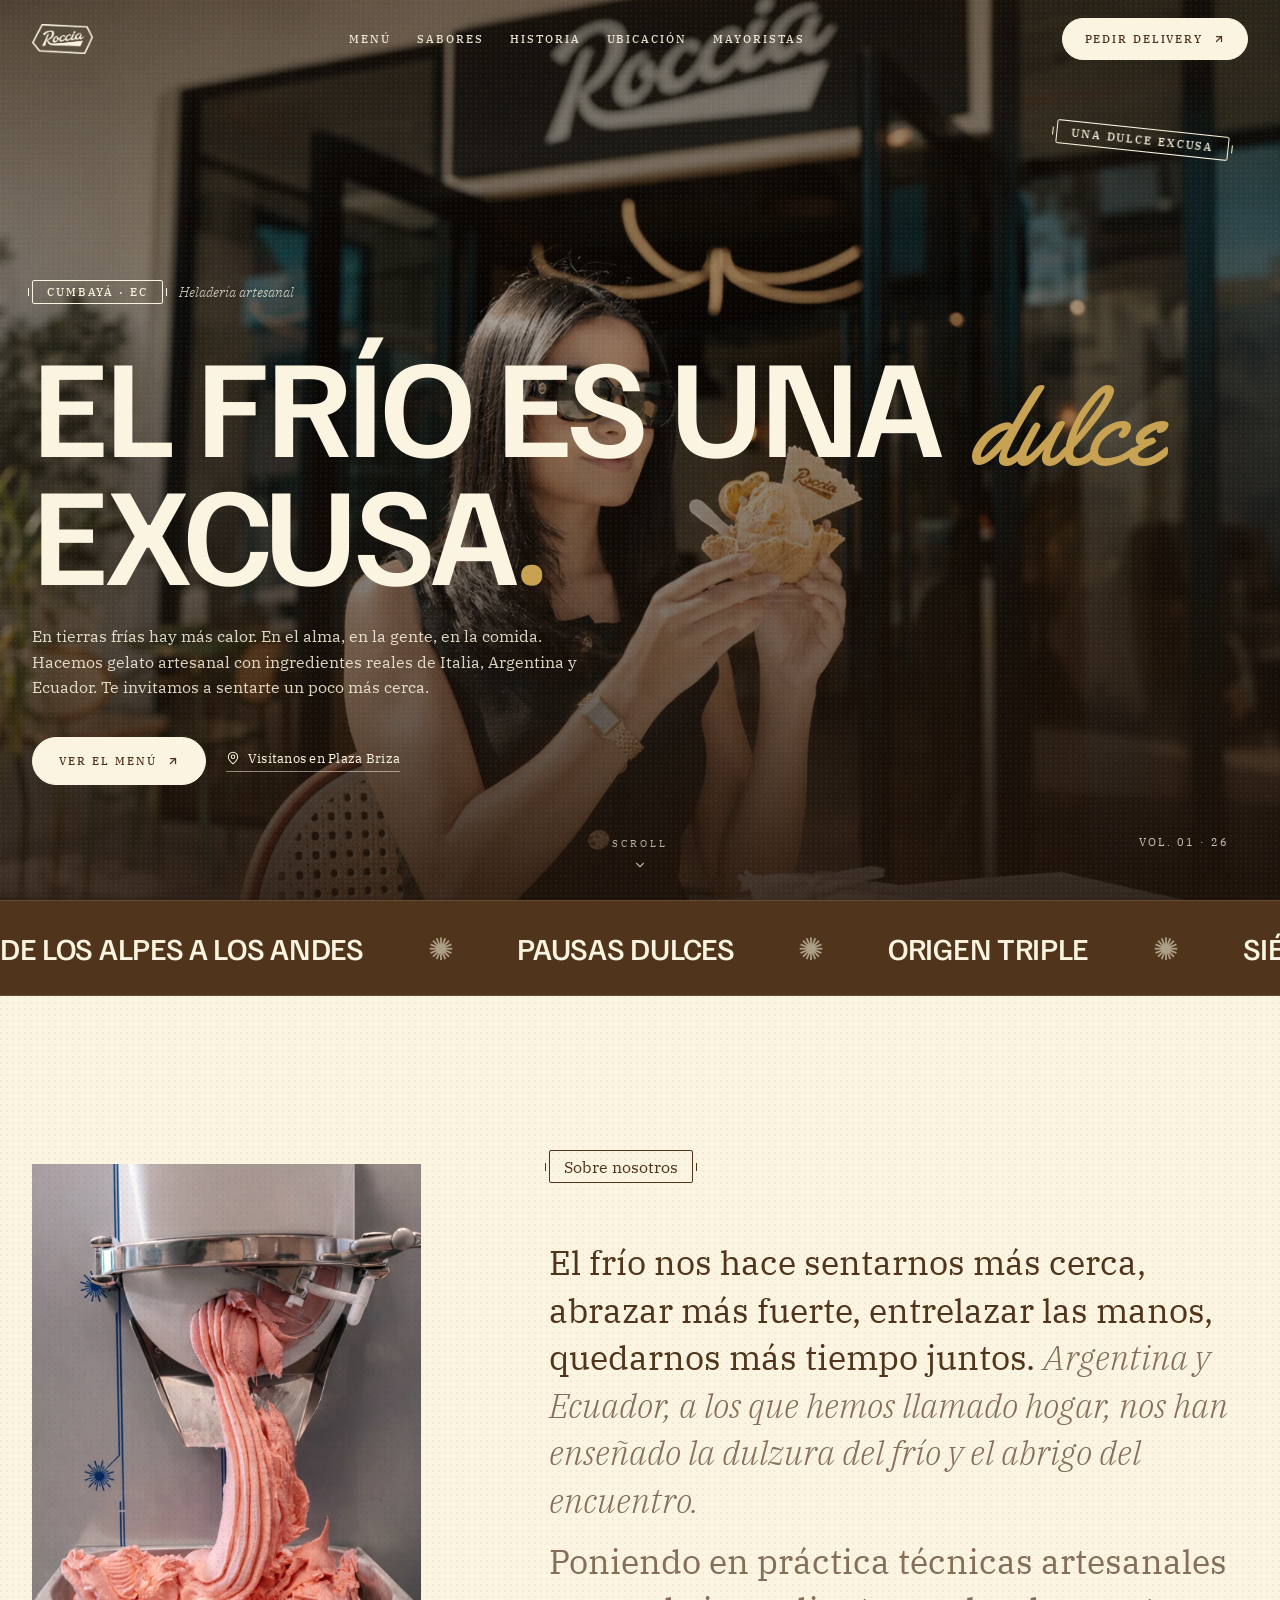
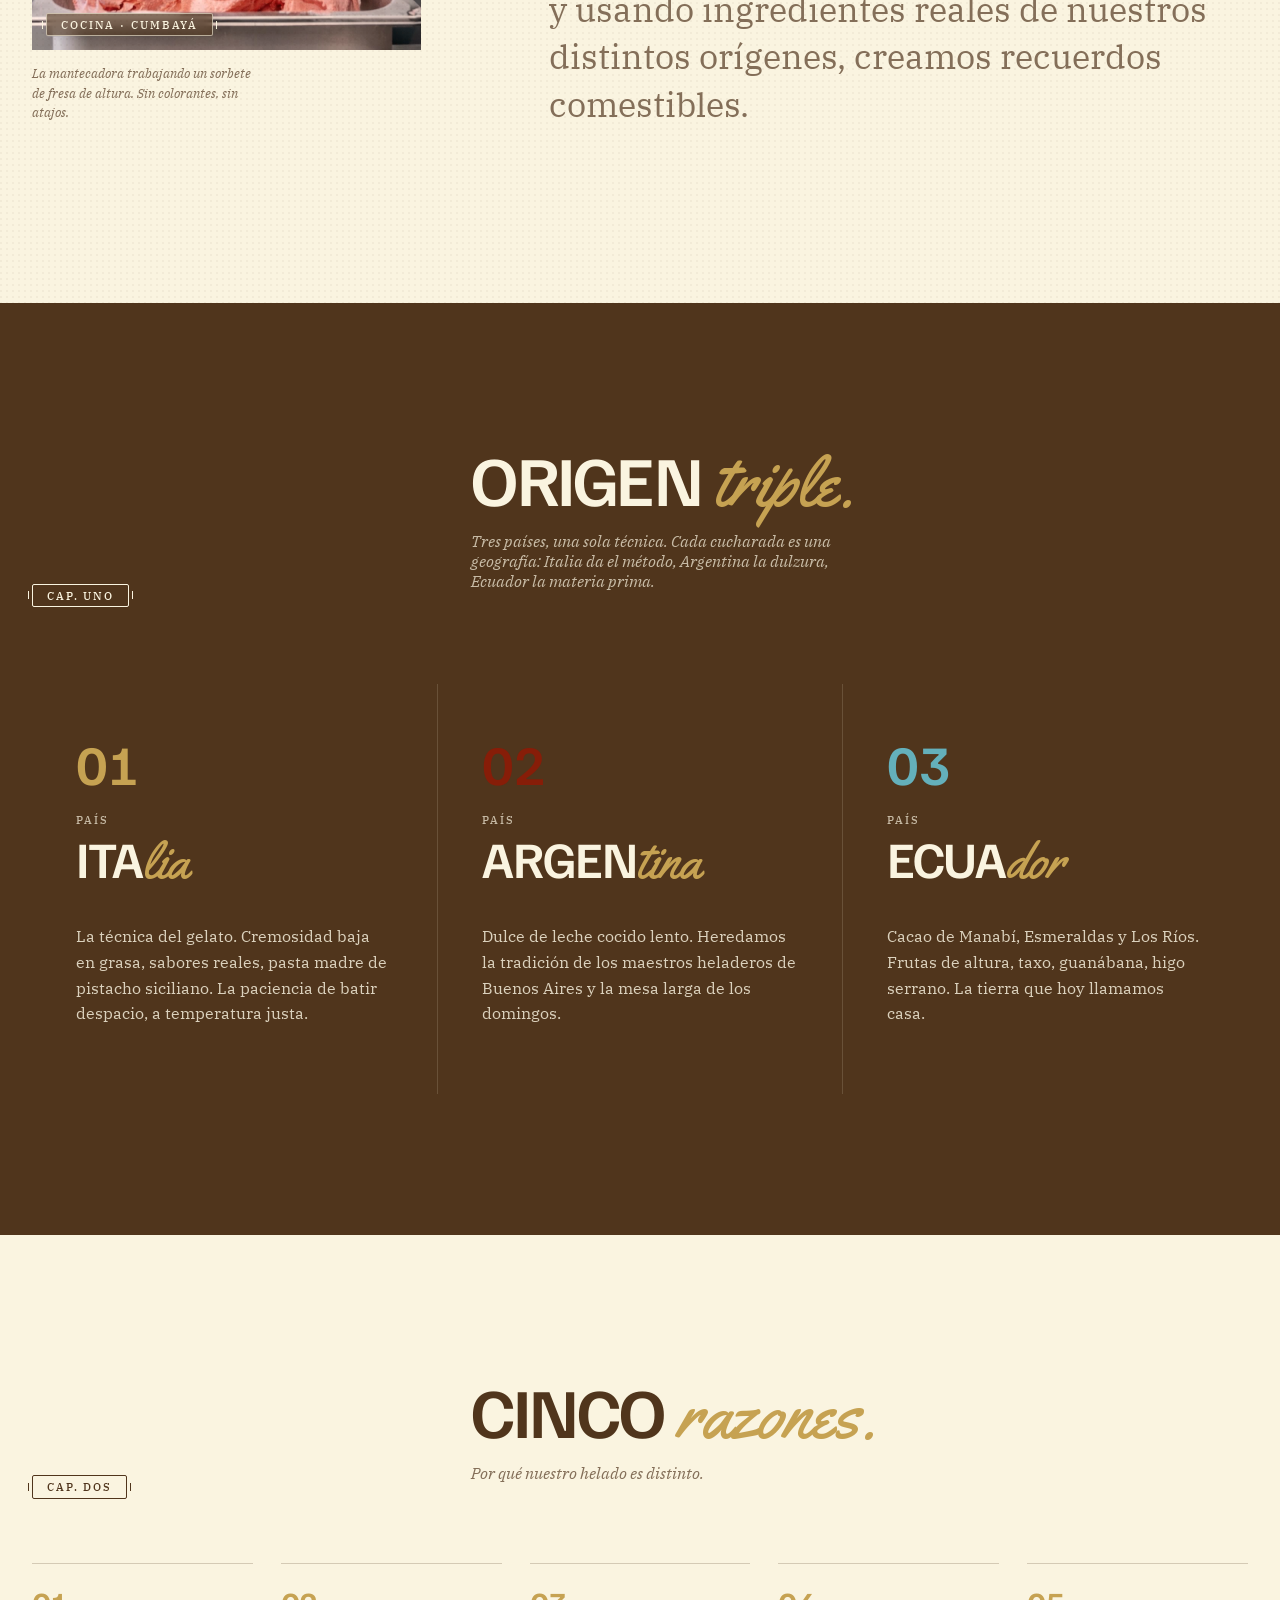
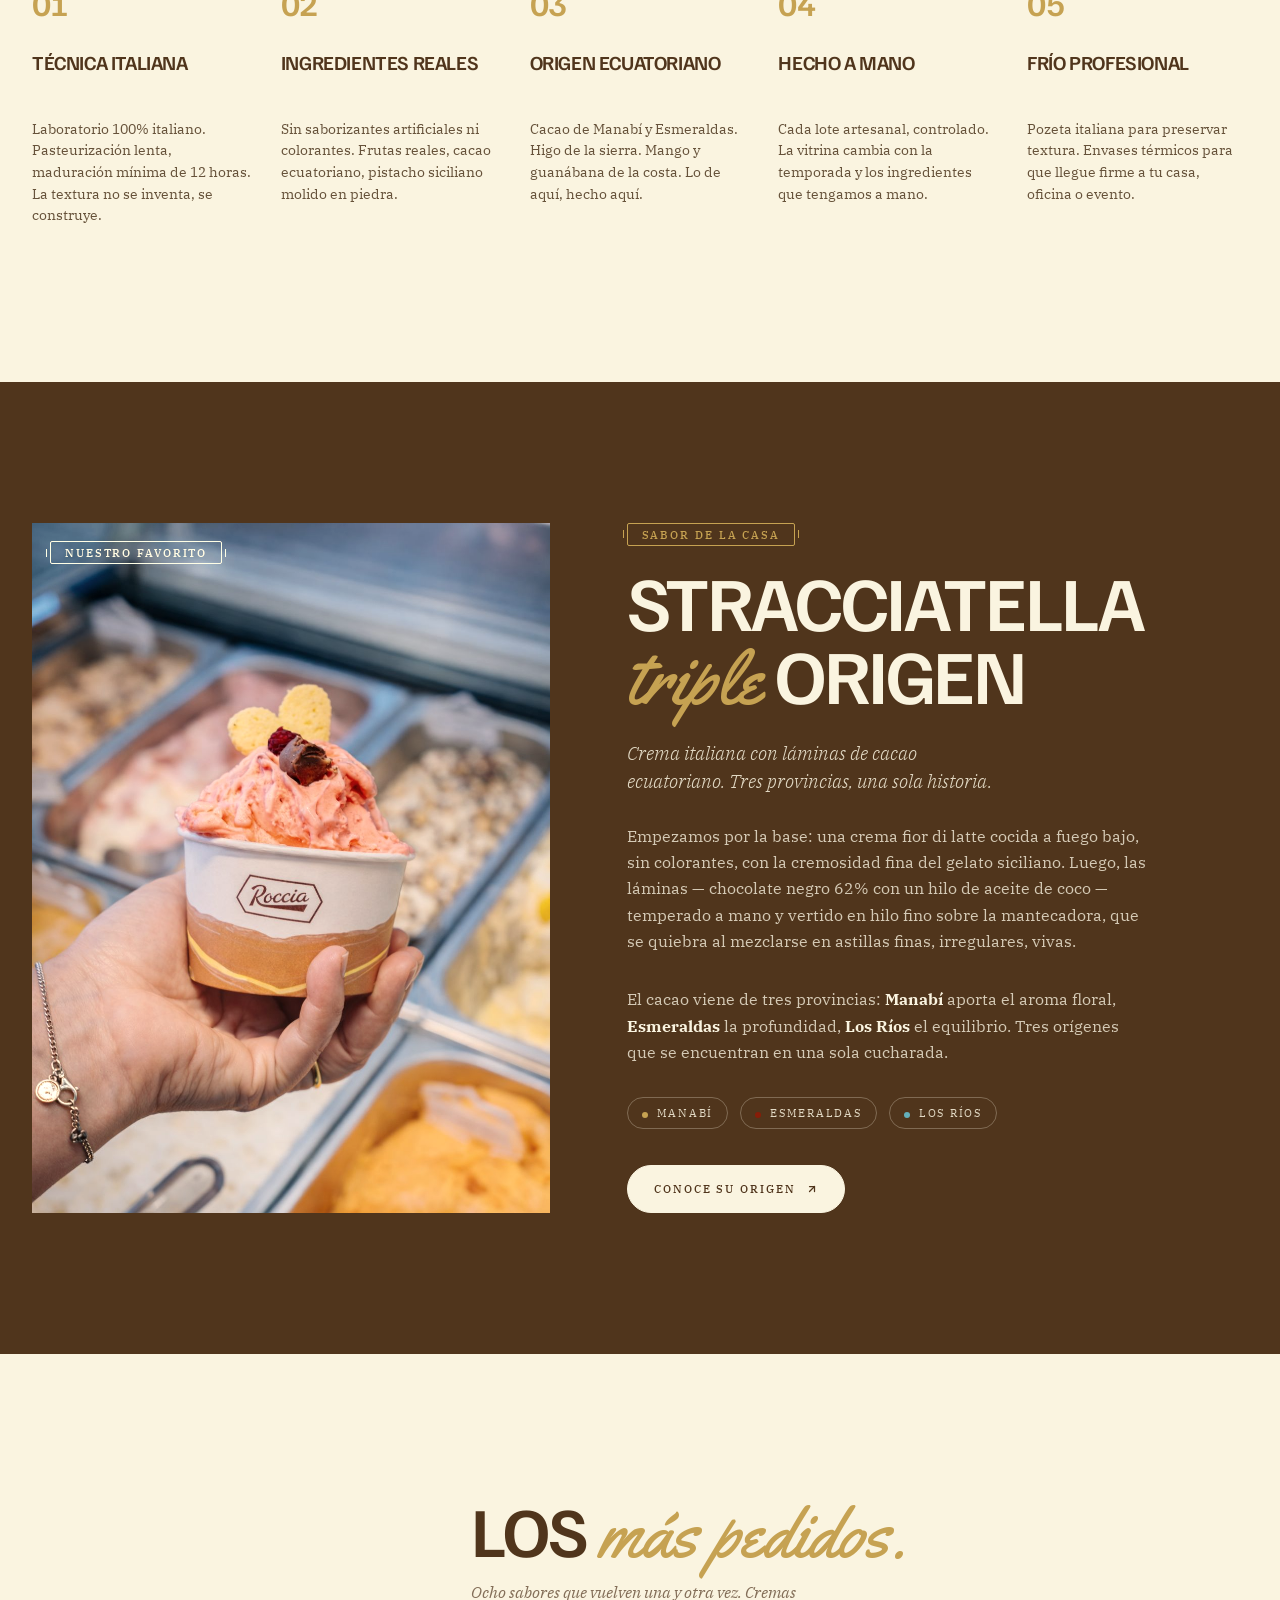
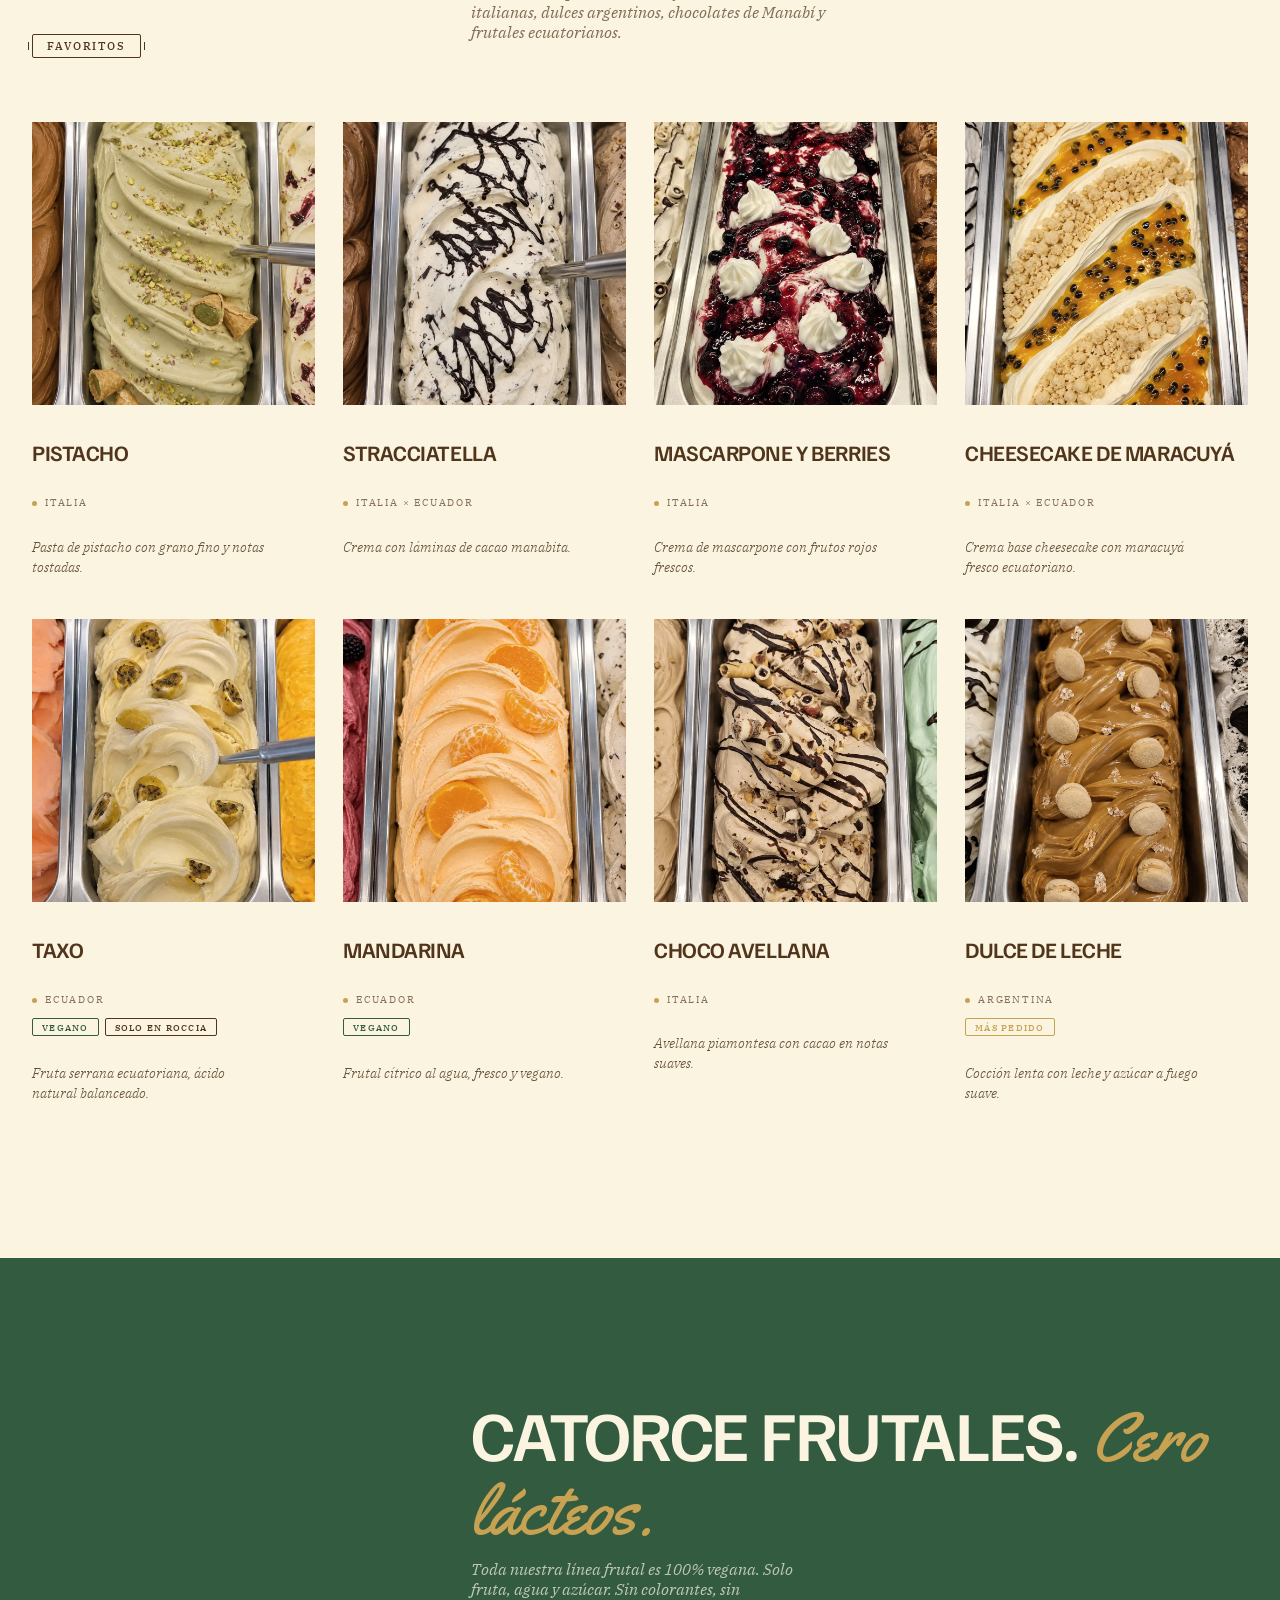
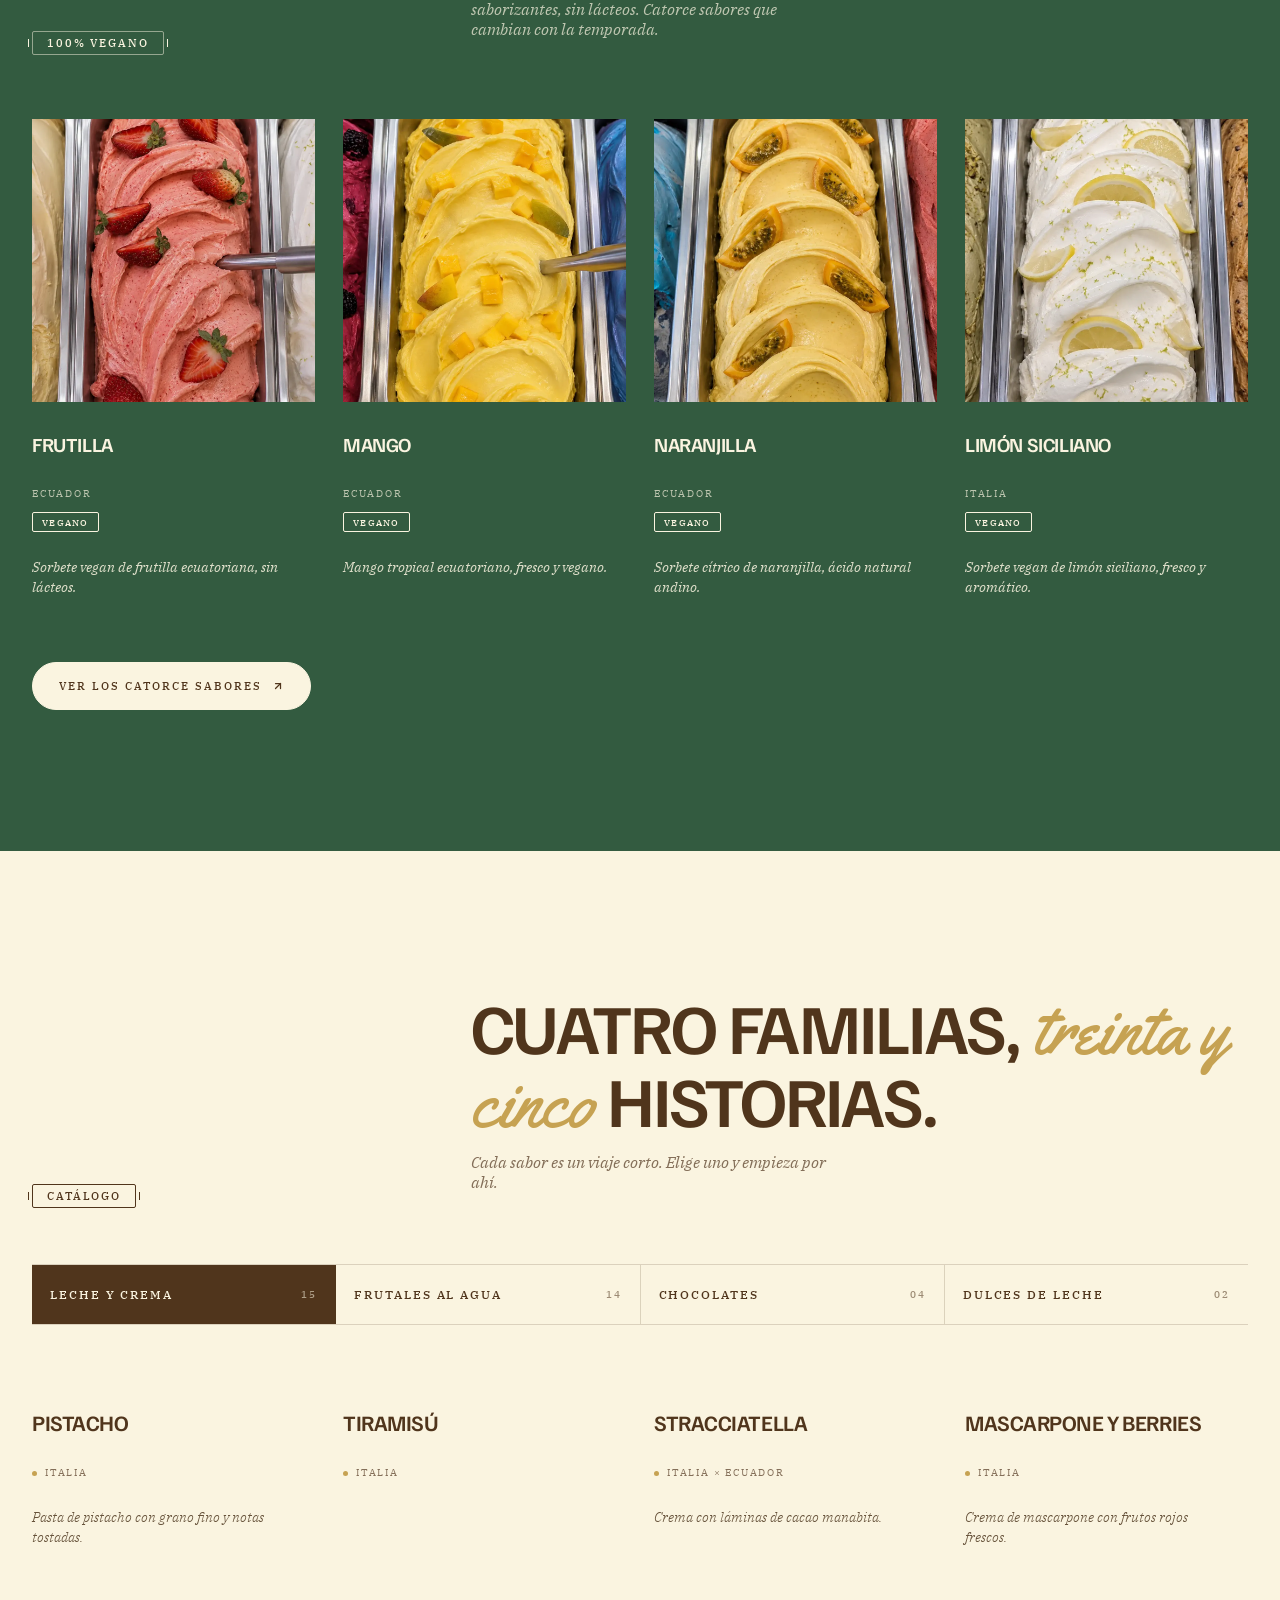
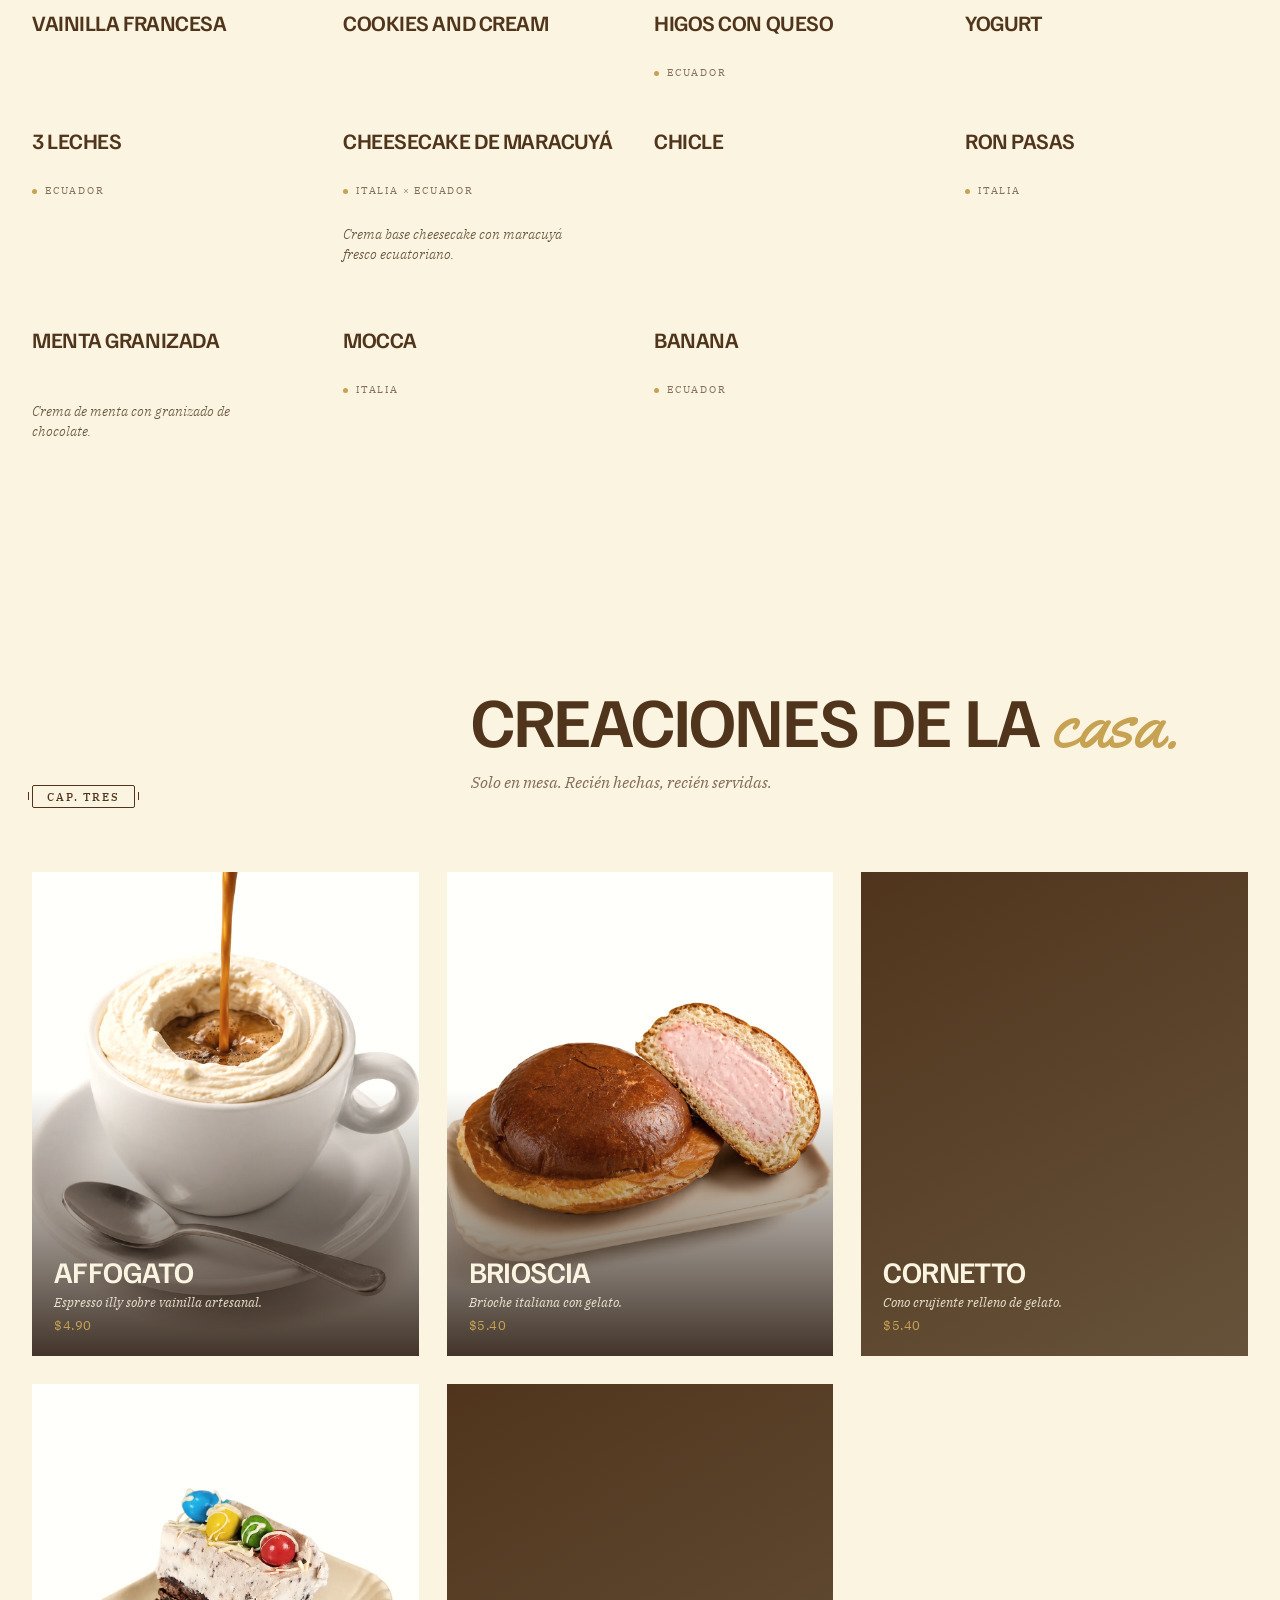
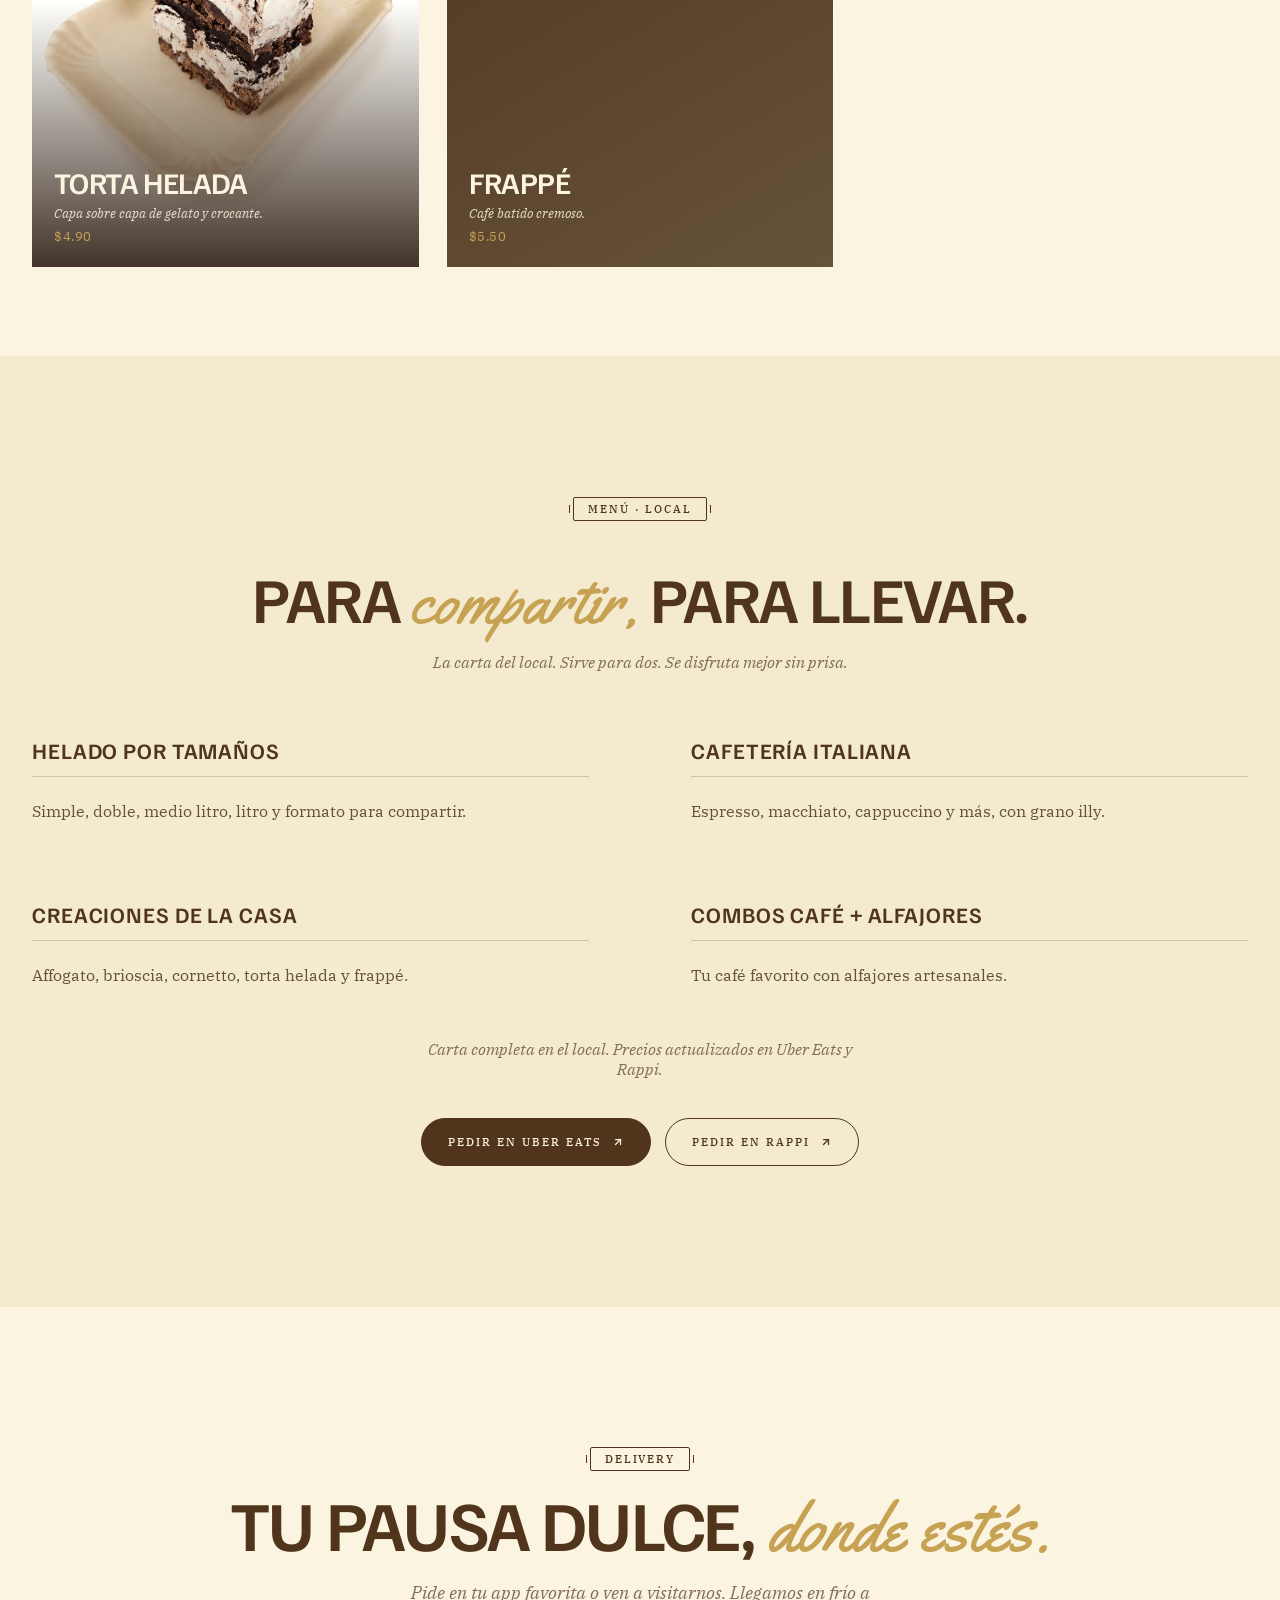
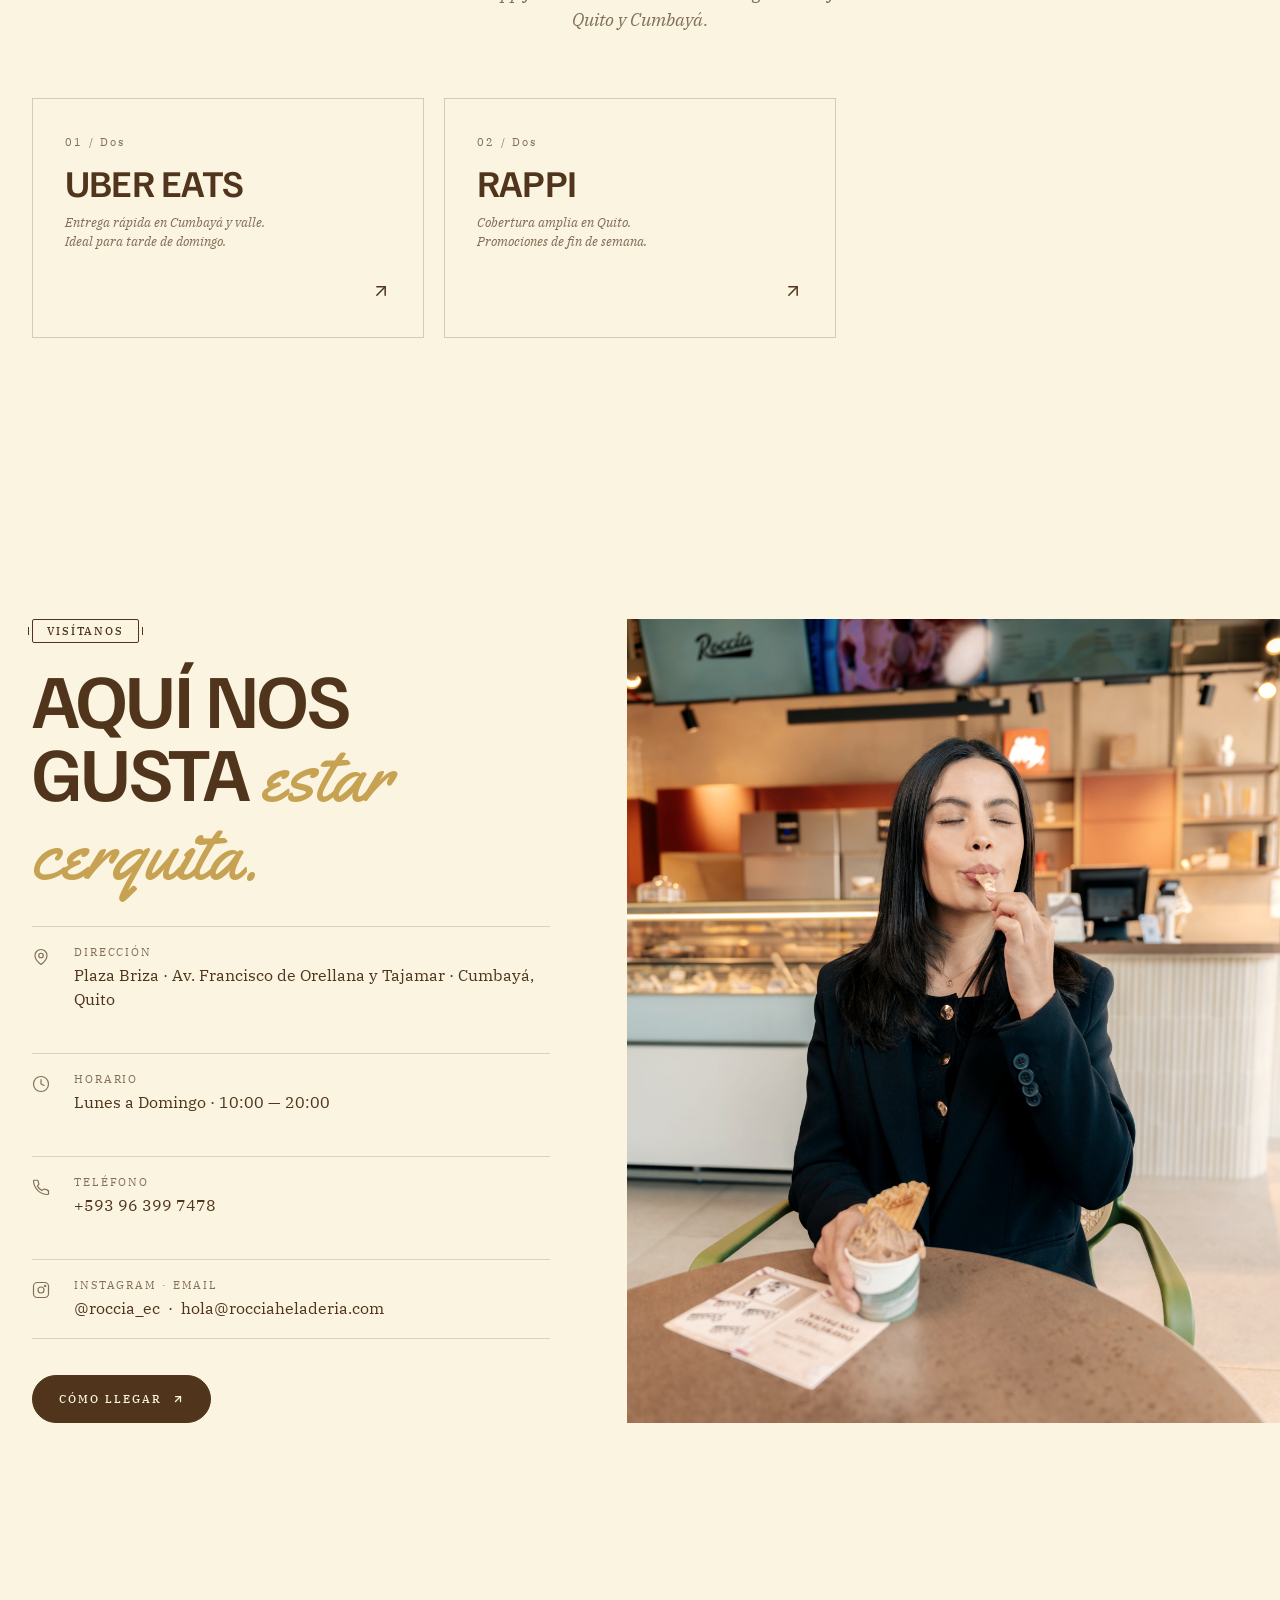
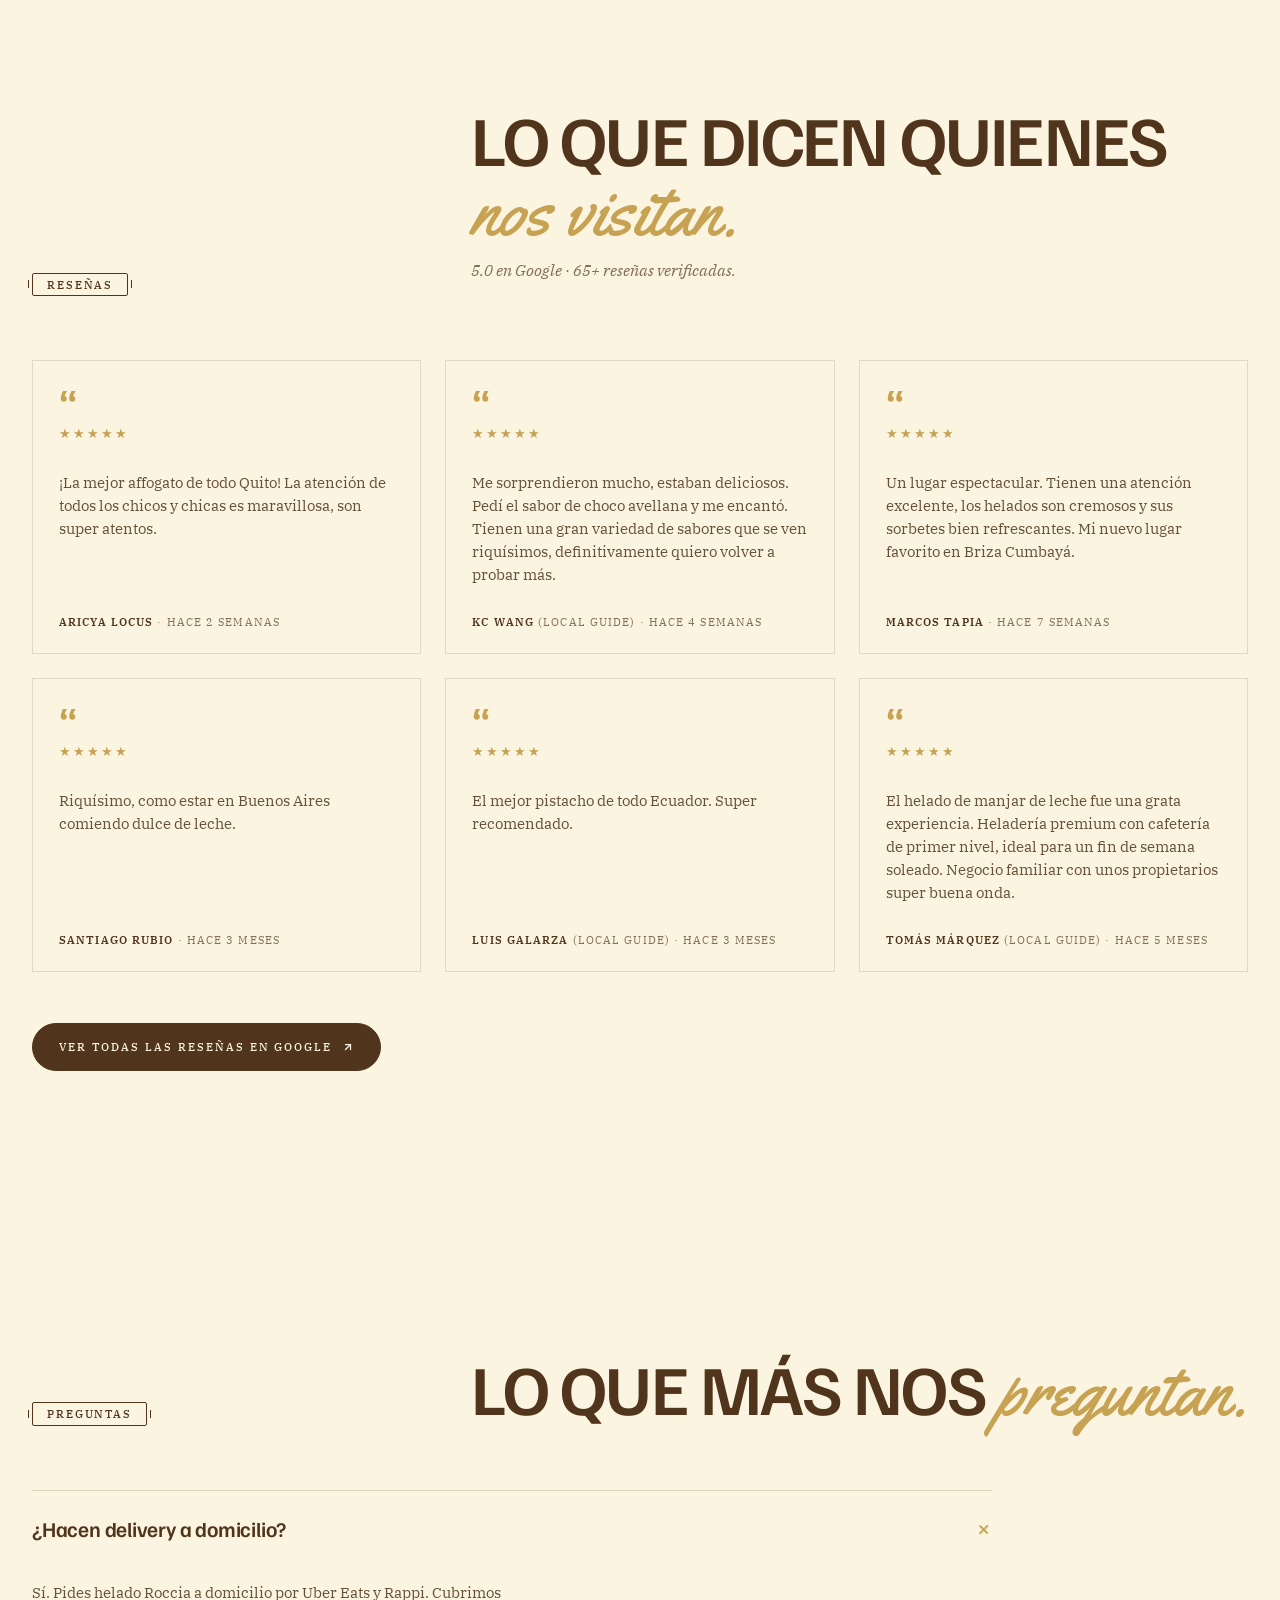
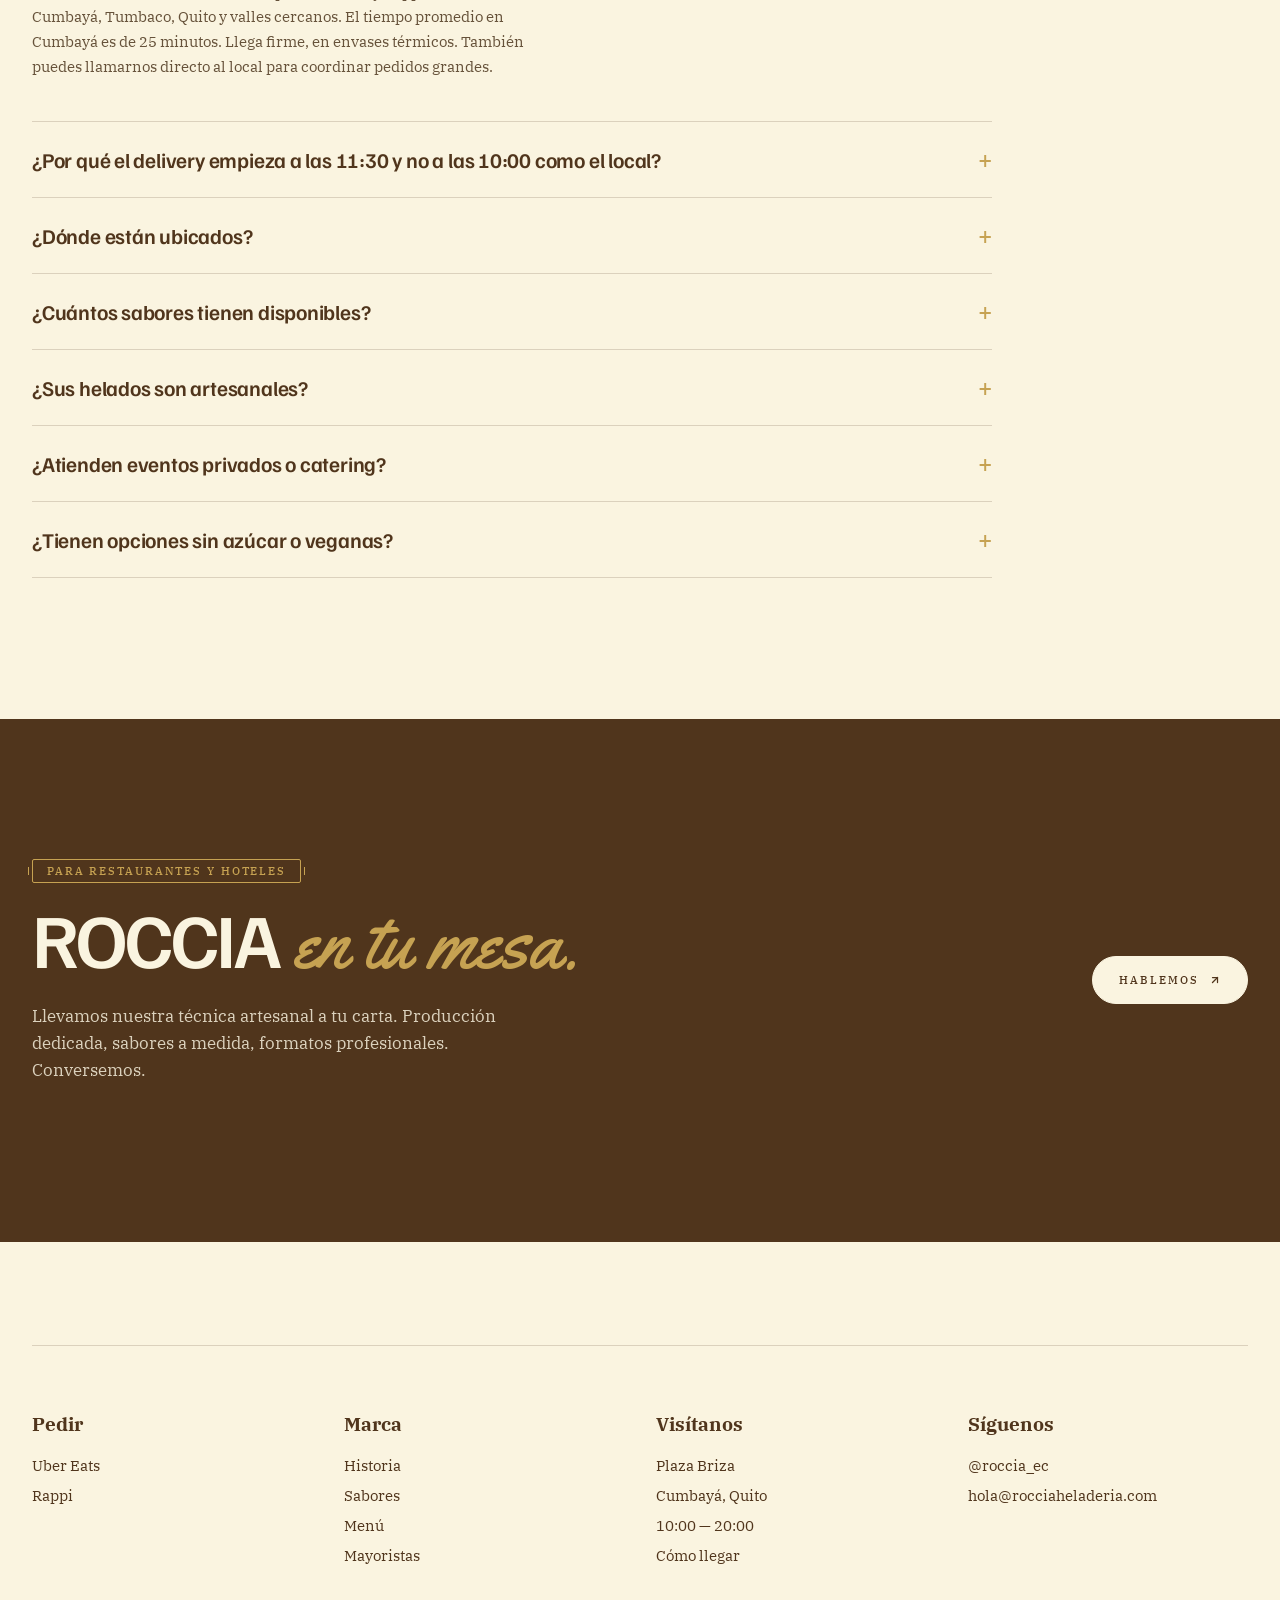
==== commit 327e03ec: "fix: eliminar footer-wordmark y alinear caso postres firmados a formatos reales https://claude.ai/co" ====
--- a/index.html
+++ b/index.html
@@ -1155,12 +1155,6 @@
 
   /* ── Footer ──────────────────────────────────────────── */
   footer { background: var(--crema); color: var(--cafe-oscuro); padding: clamp(64px, 8vw, 120px) 0 36px; overflow: hidden; }
-  .footer-wordmark {
-    display: block;
-    width: clamp(180px, 36vw, 480px);
-    height: auto;
-    margin: 0 0 clamp(48px, 6vw, 80px);
-  }
   .footer-grid {
     display: grid;
     grid-template-columns: repeat(4, 1fr);
@@ -1783,8 +1777,6 @@
 <!-- ── Footer ───────────────────────────────────────── -->
 <footer>
   <div class="wrap">
-    <img src="/assets/img/logo-roca.png" alt="Roccia" class="footer-wordmark" width="2249" height="1115" loading="lazy" />
-
     <div class="footer-grid">
       <div class="footer-col">
         <h3>Pedir</h3>
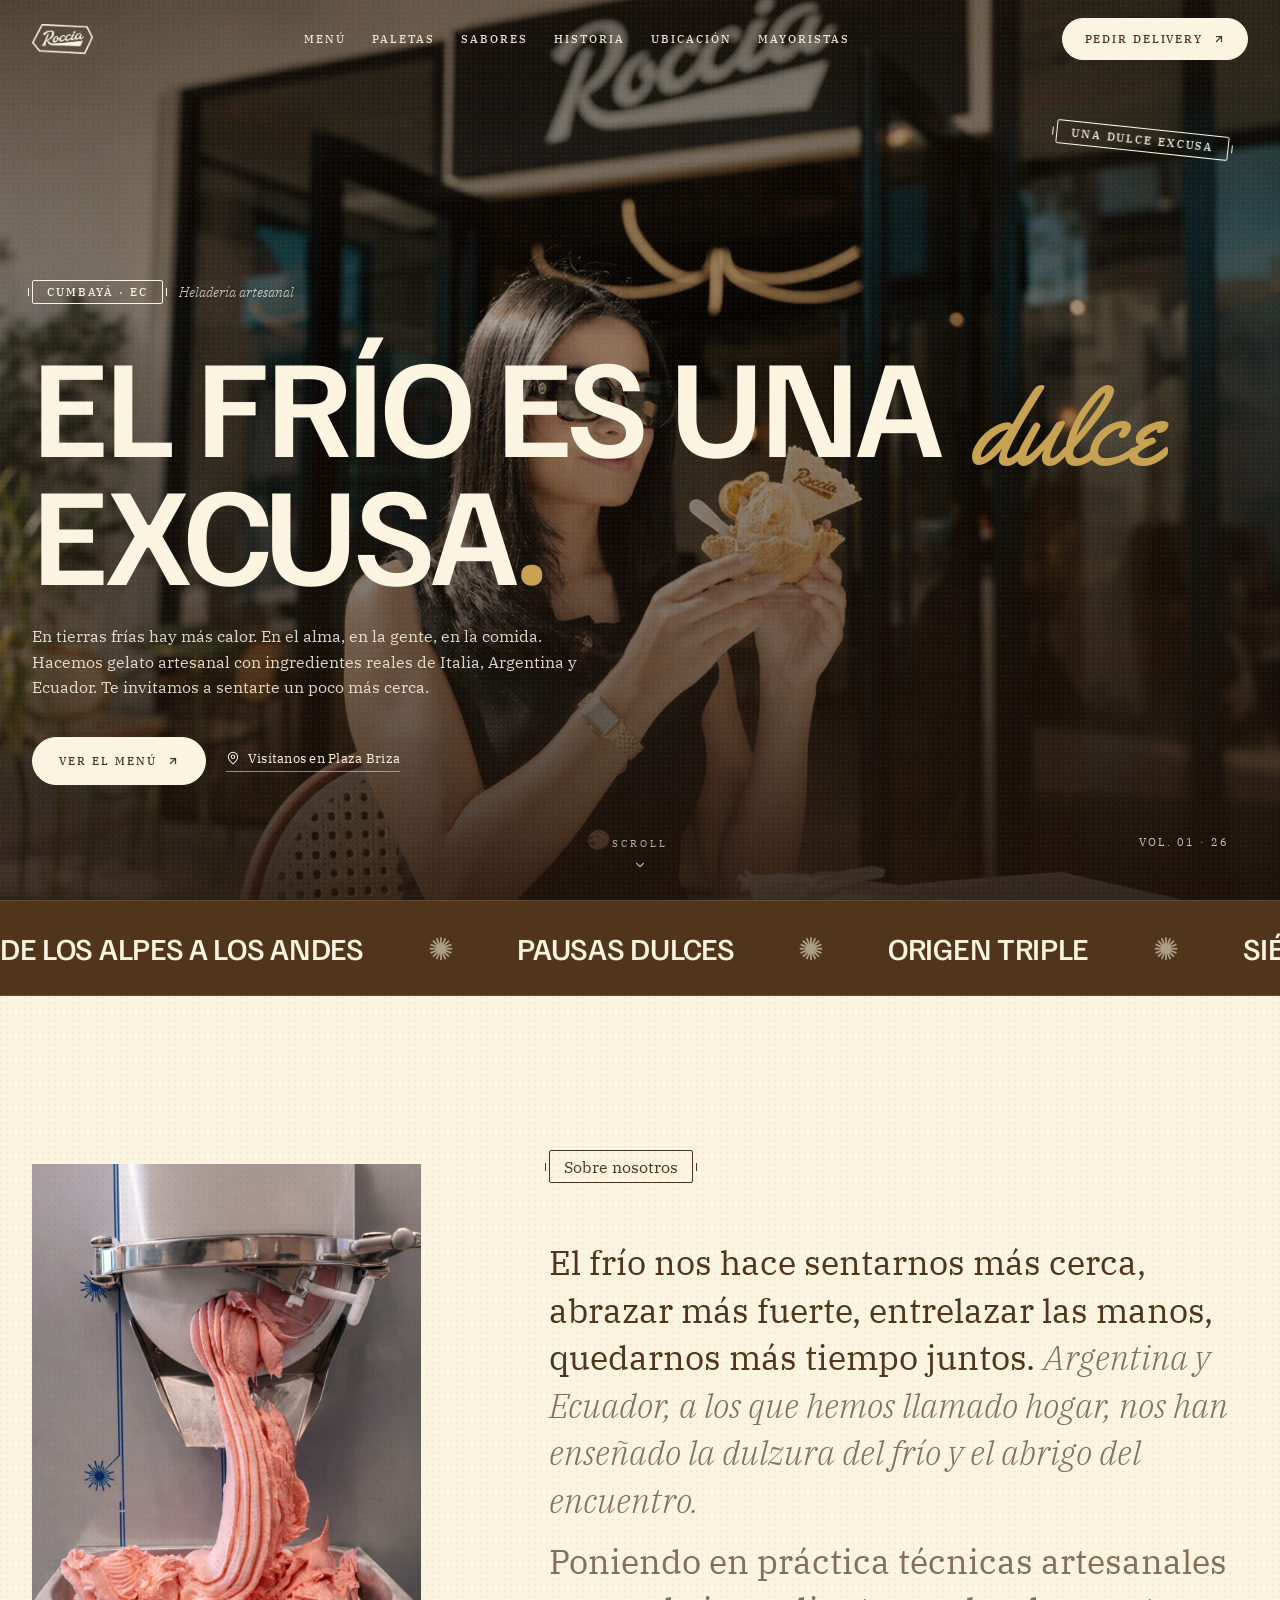
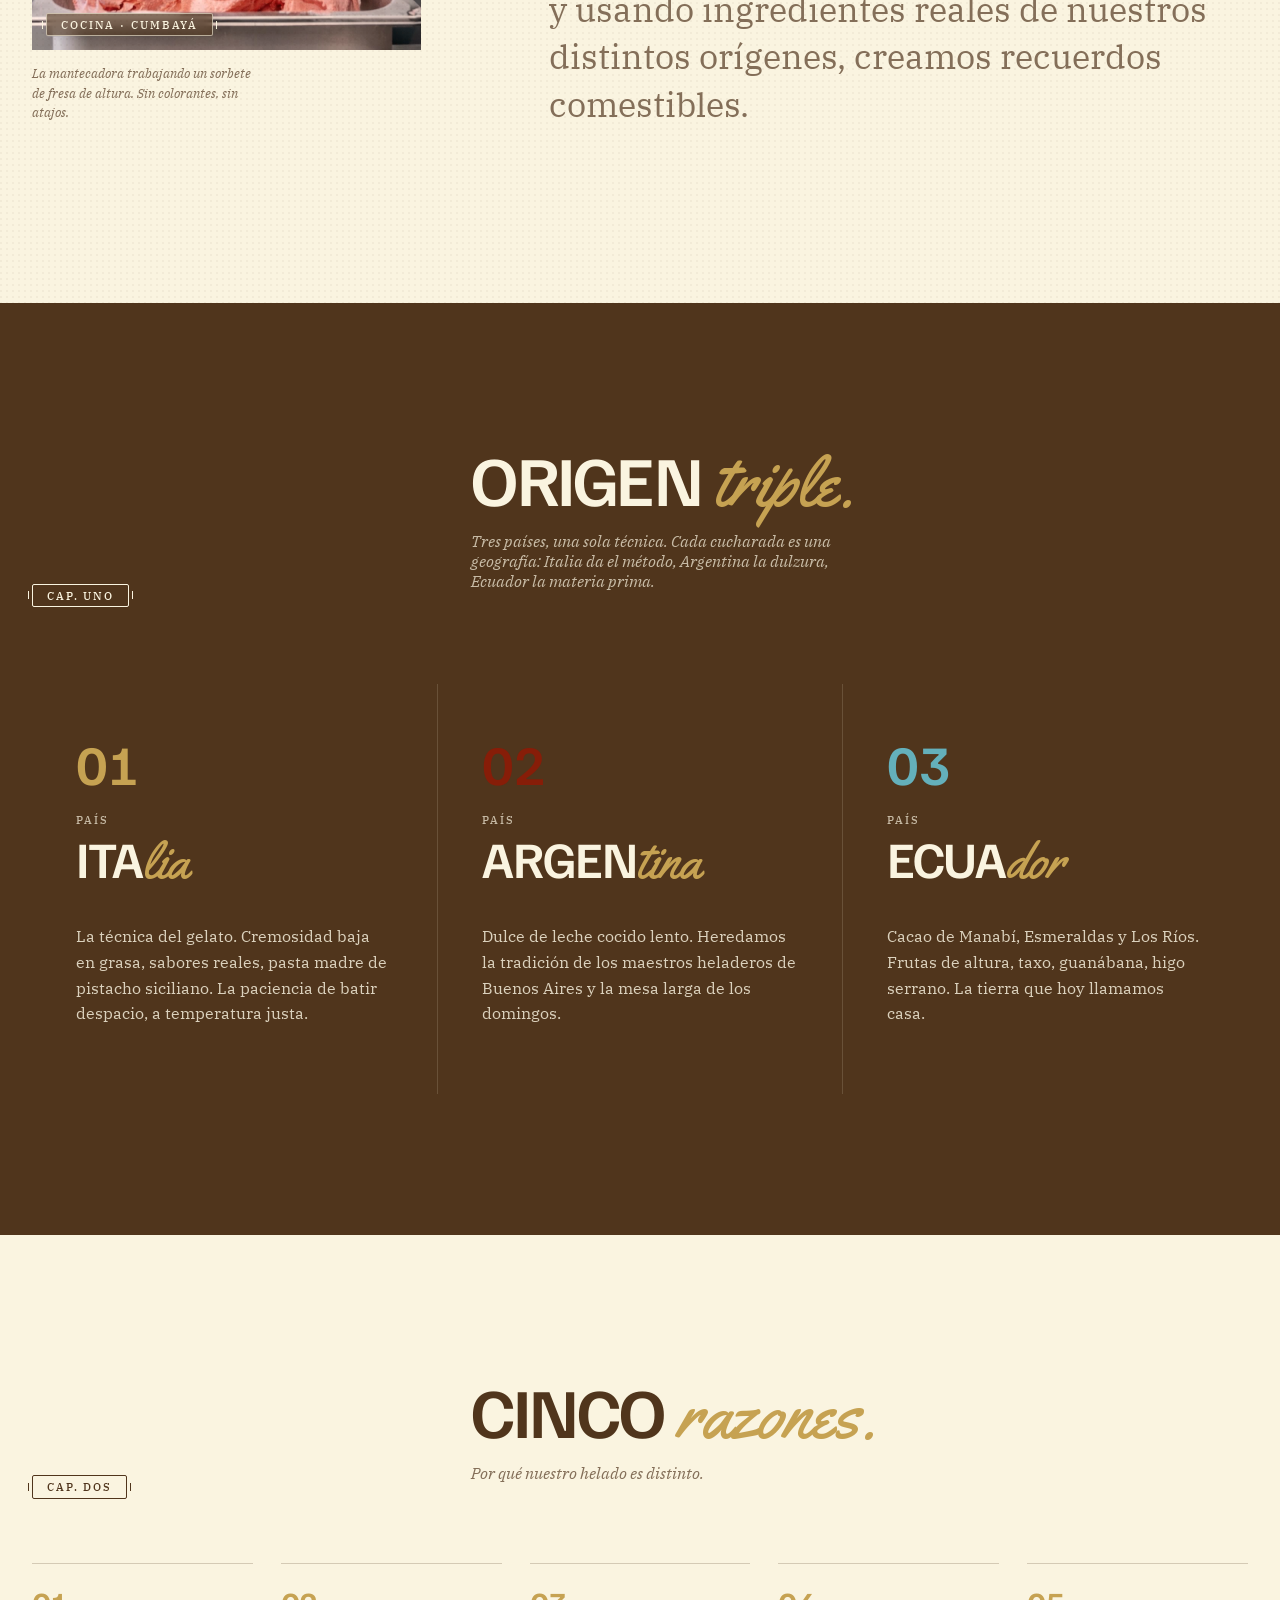
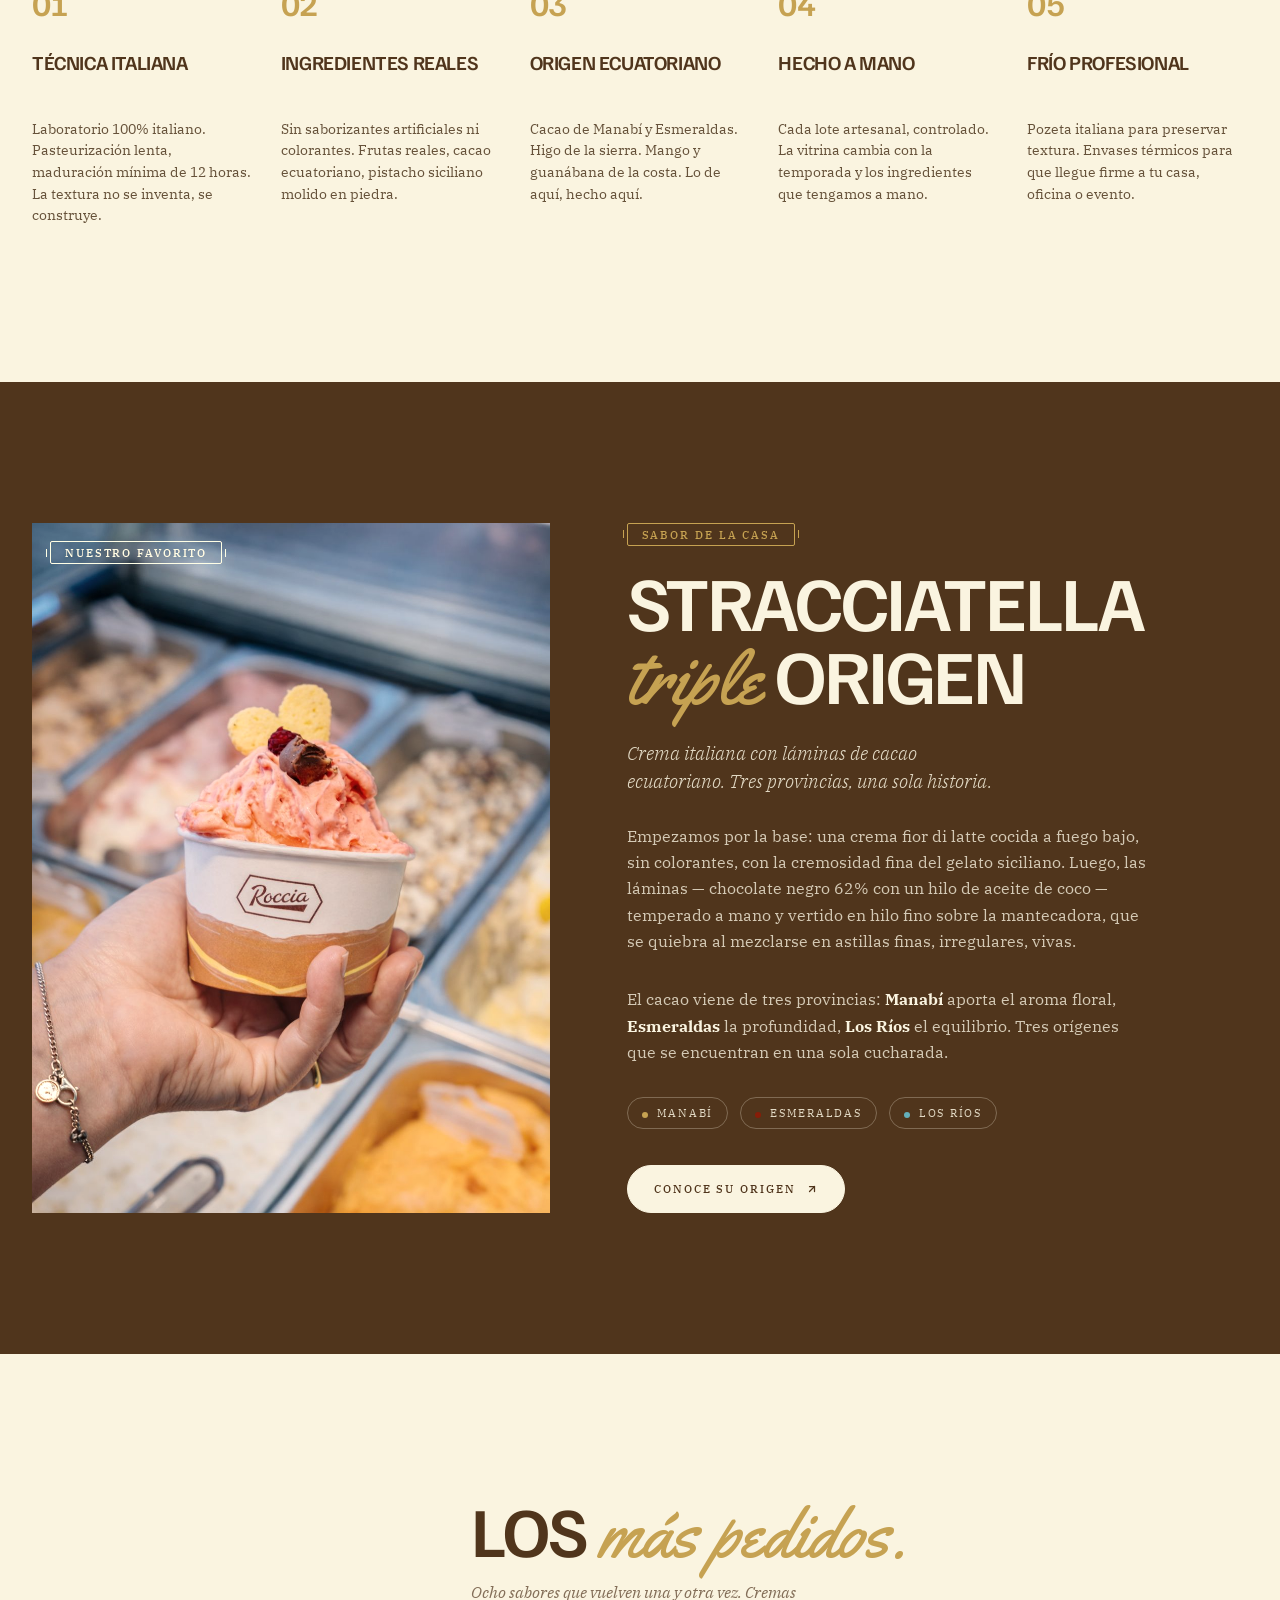
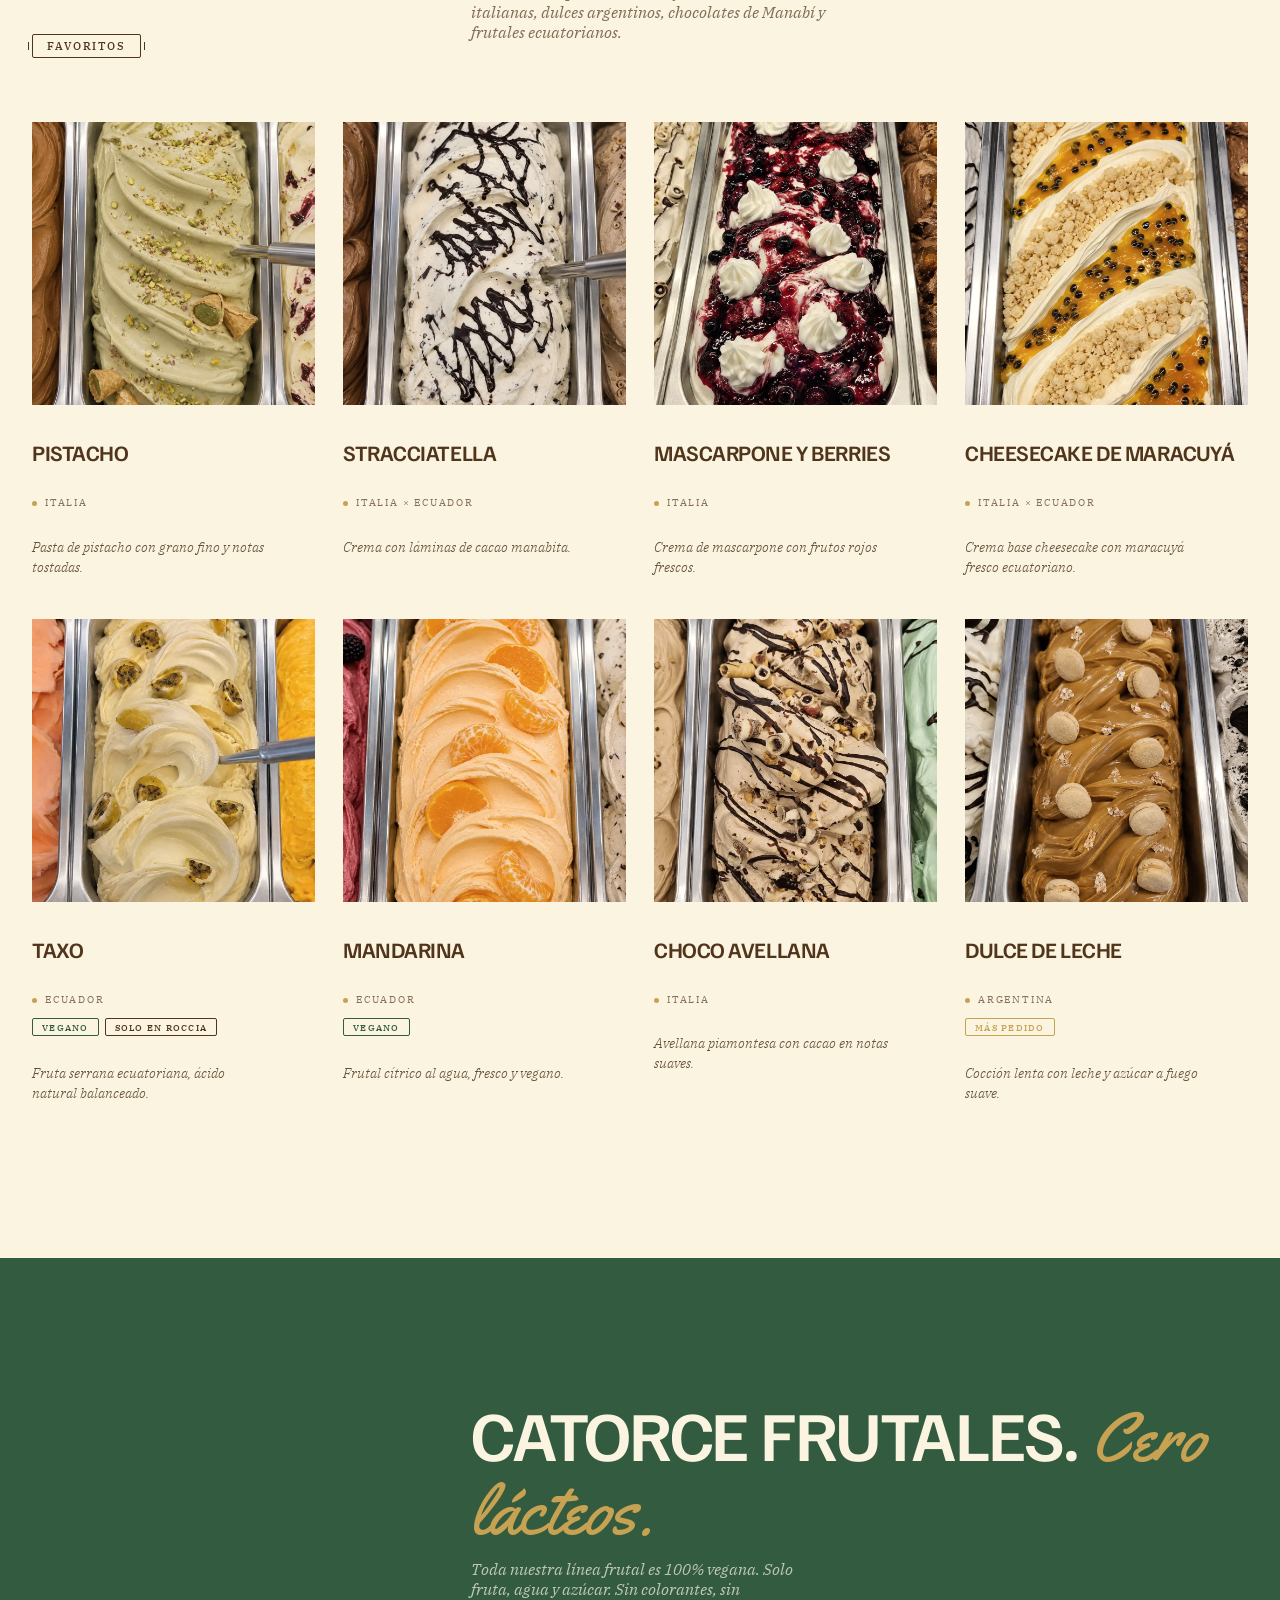
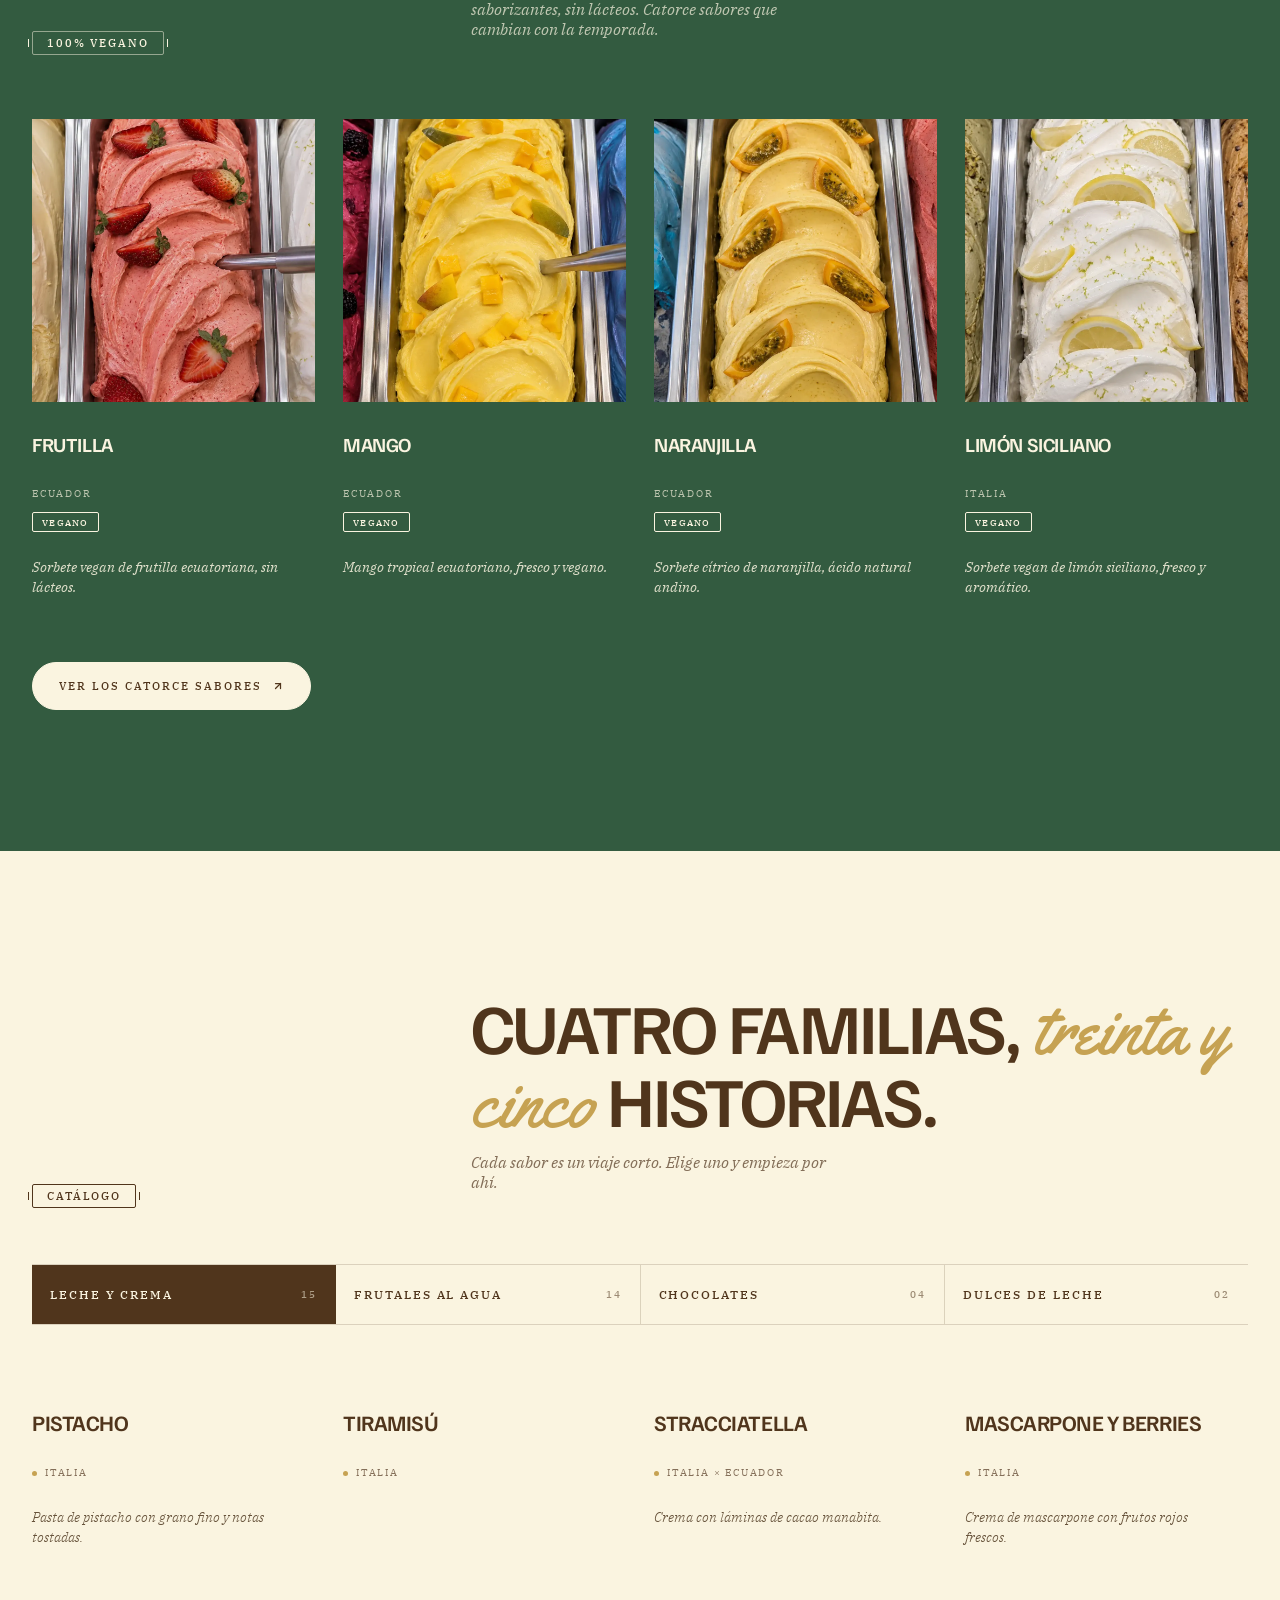
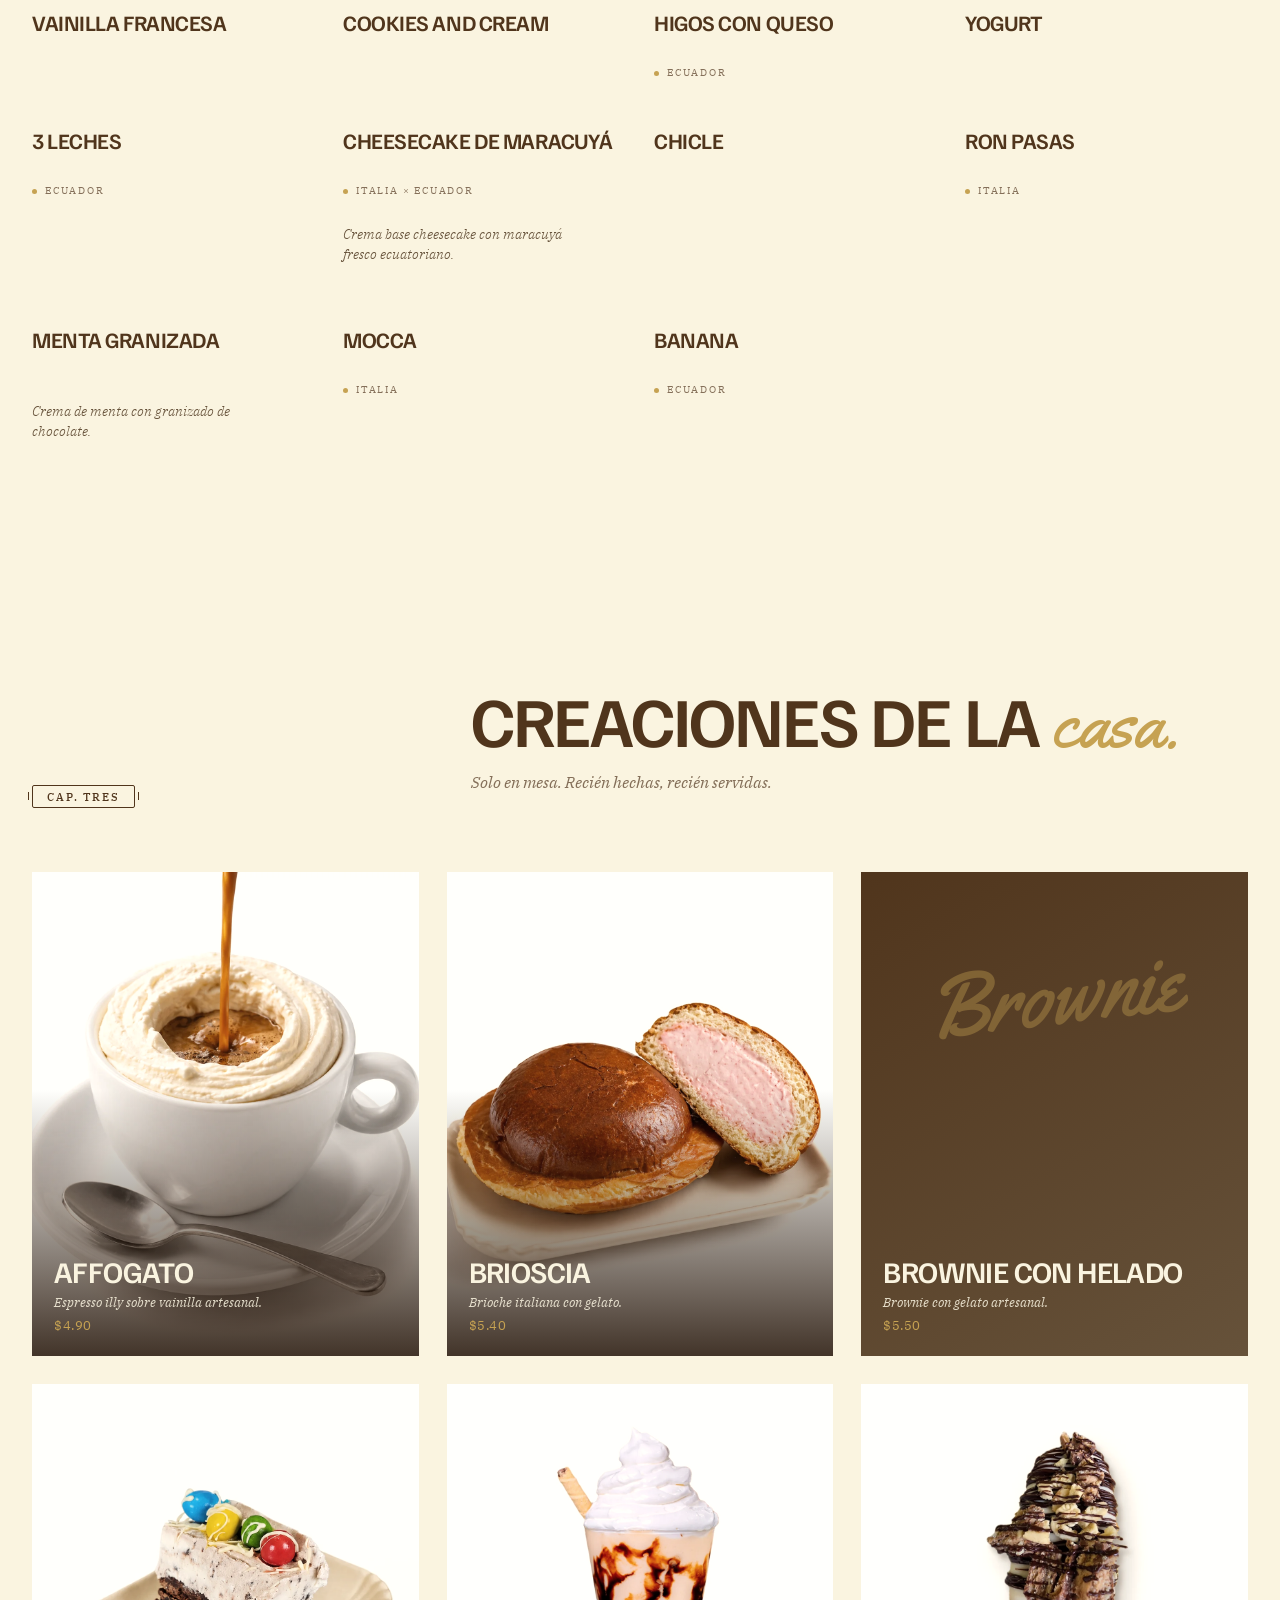
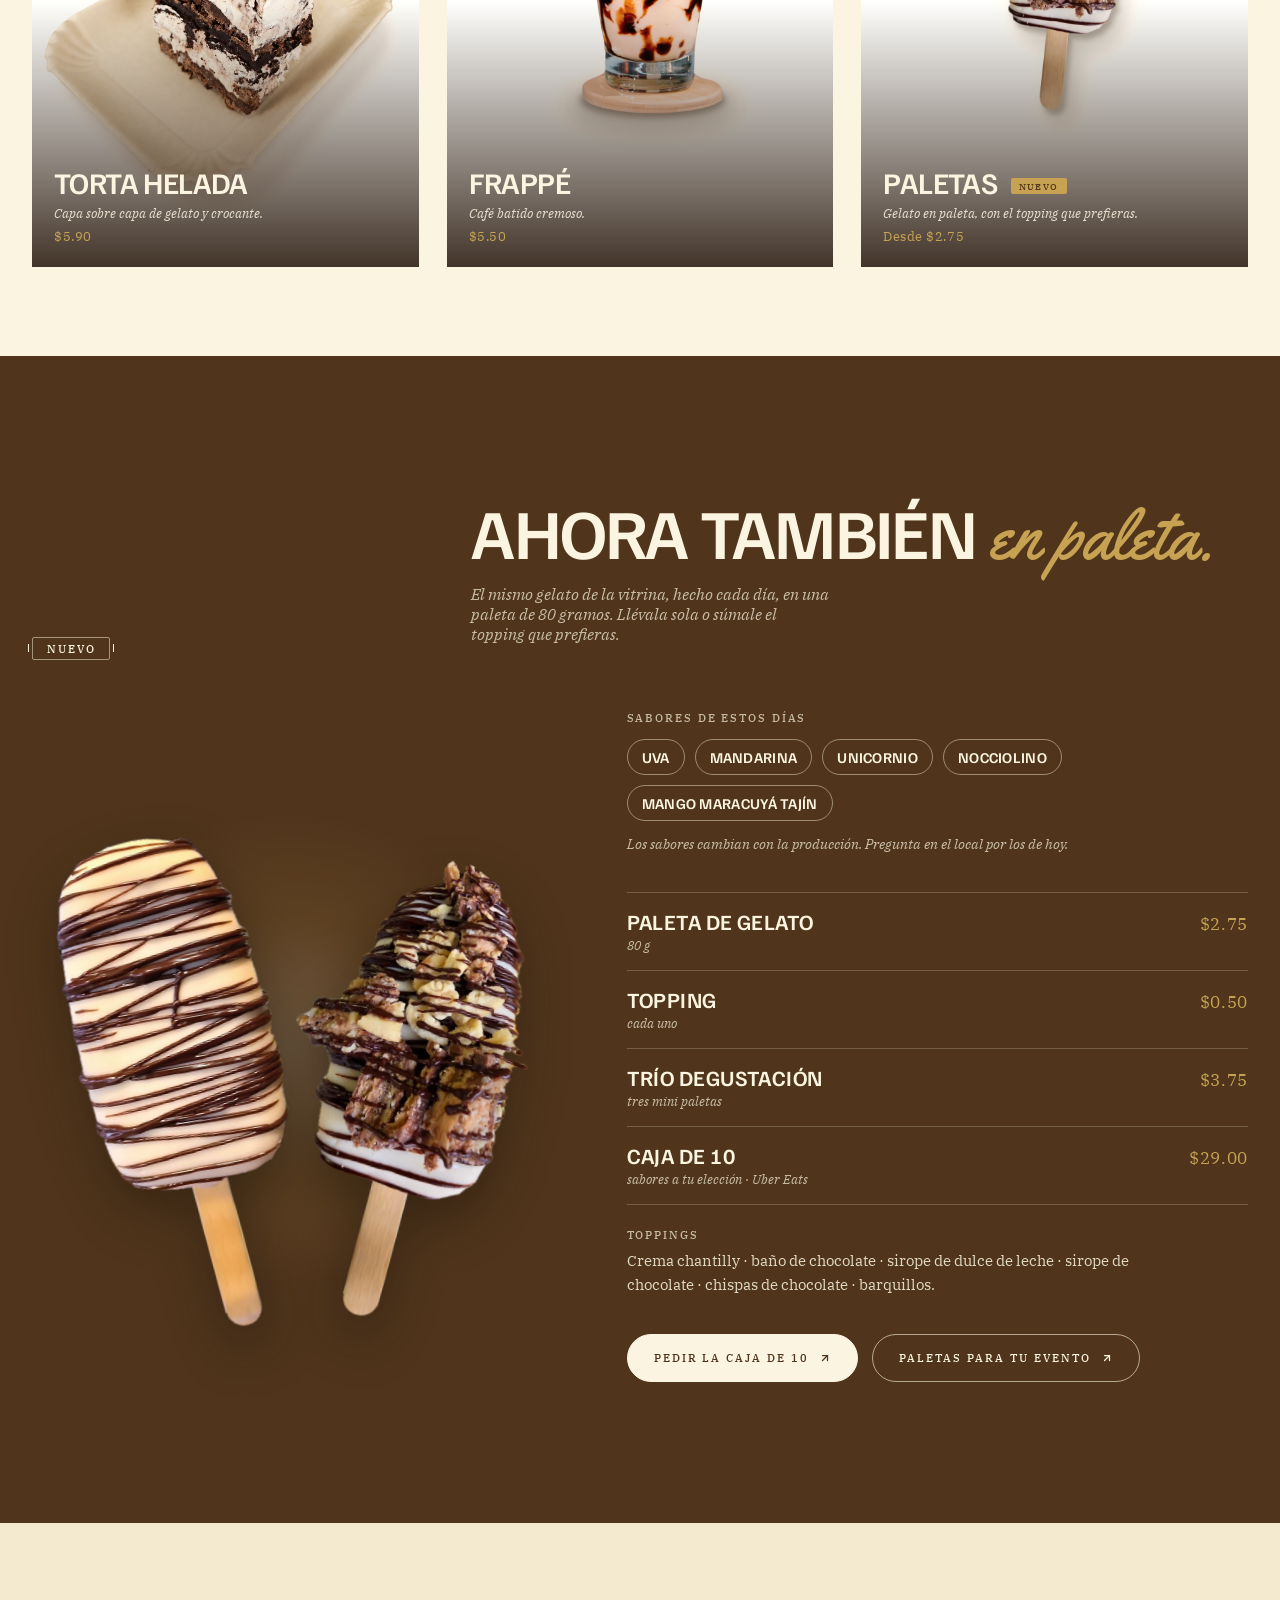
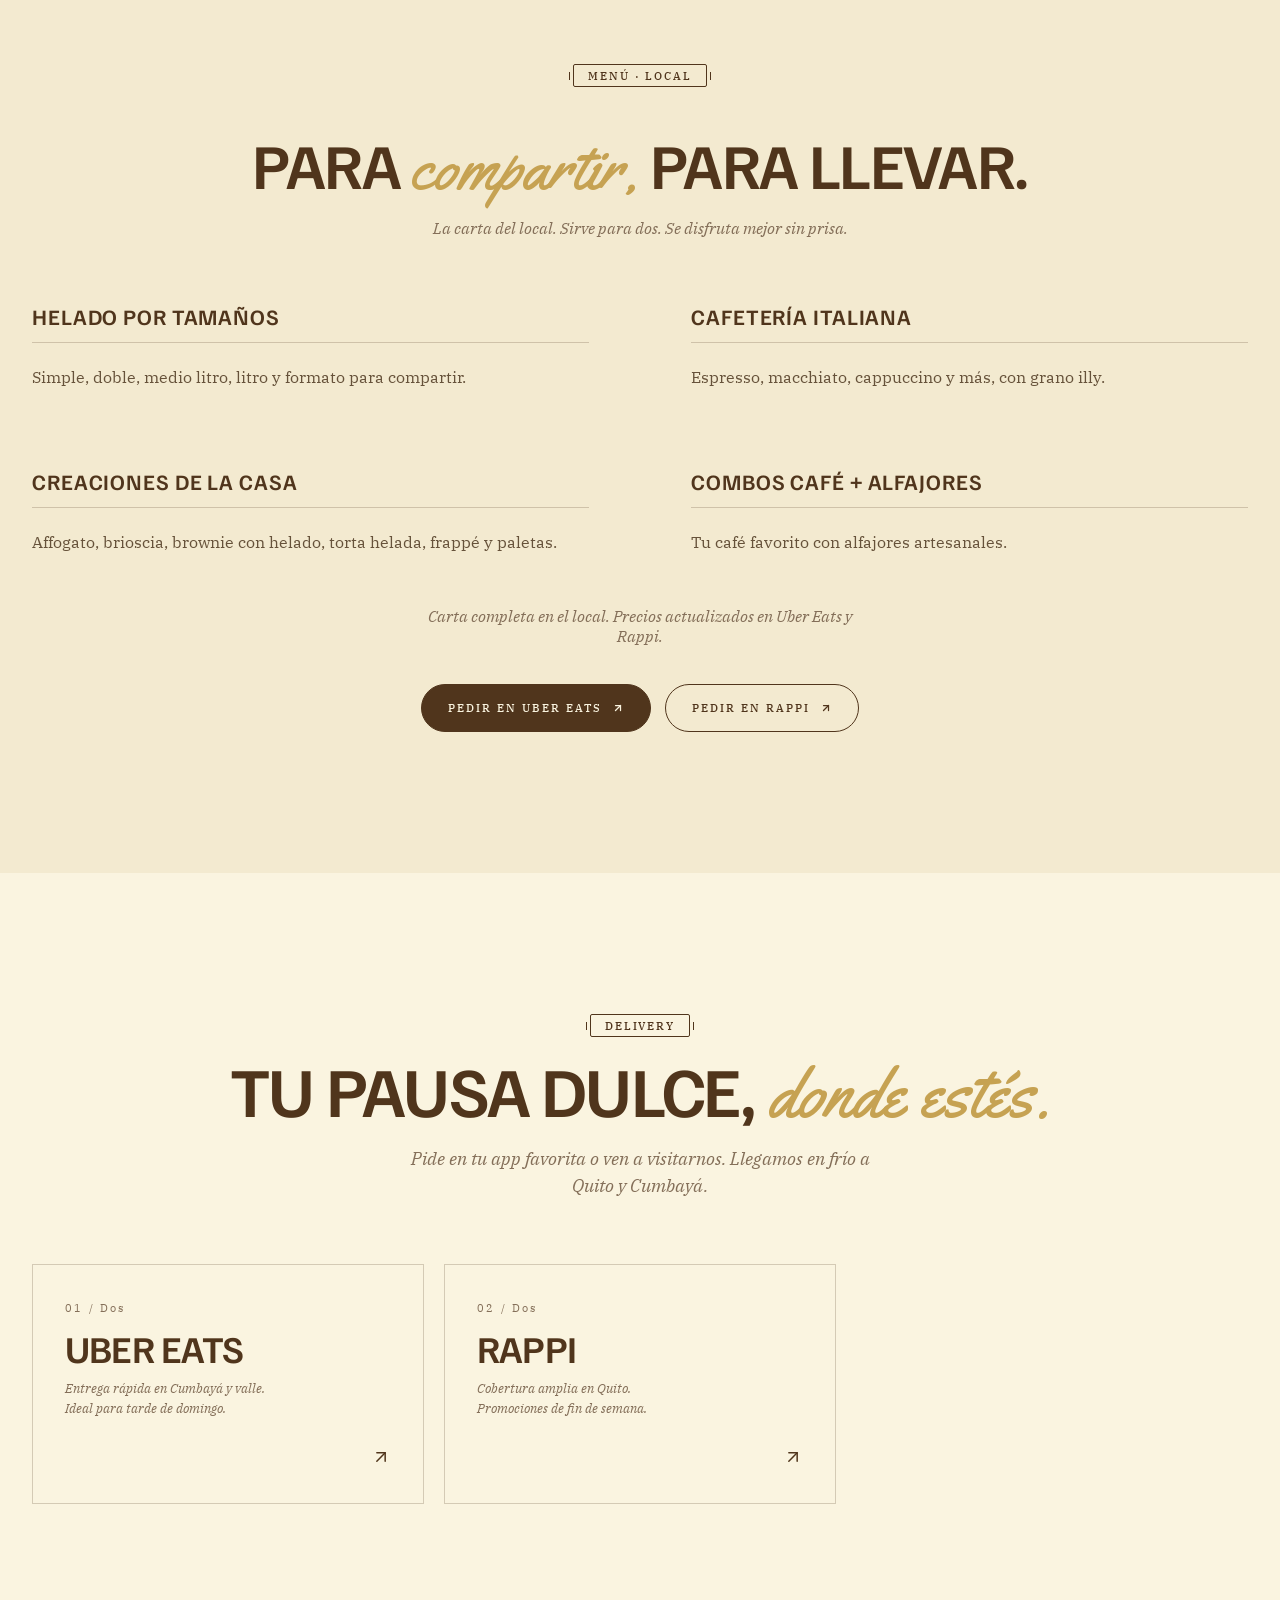
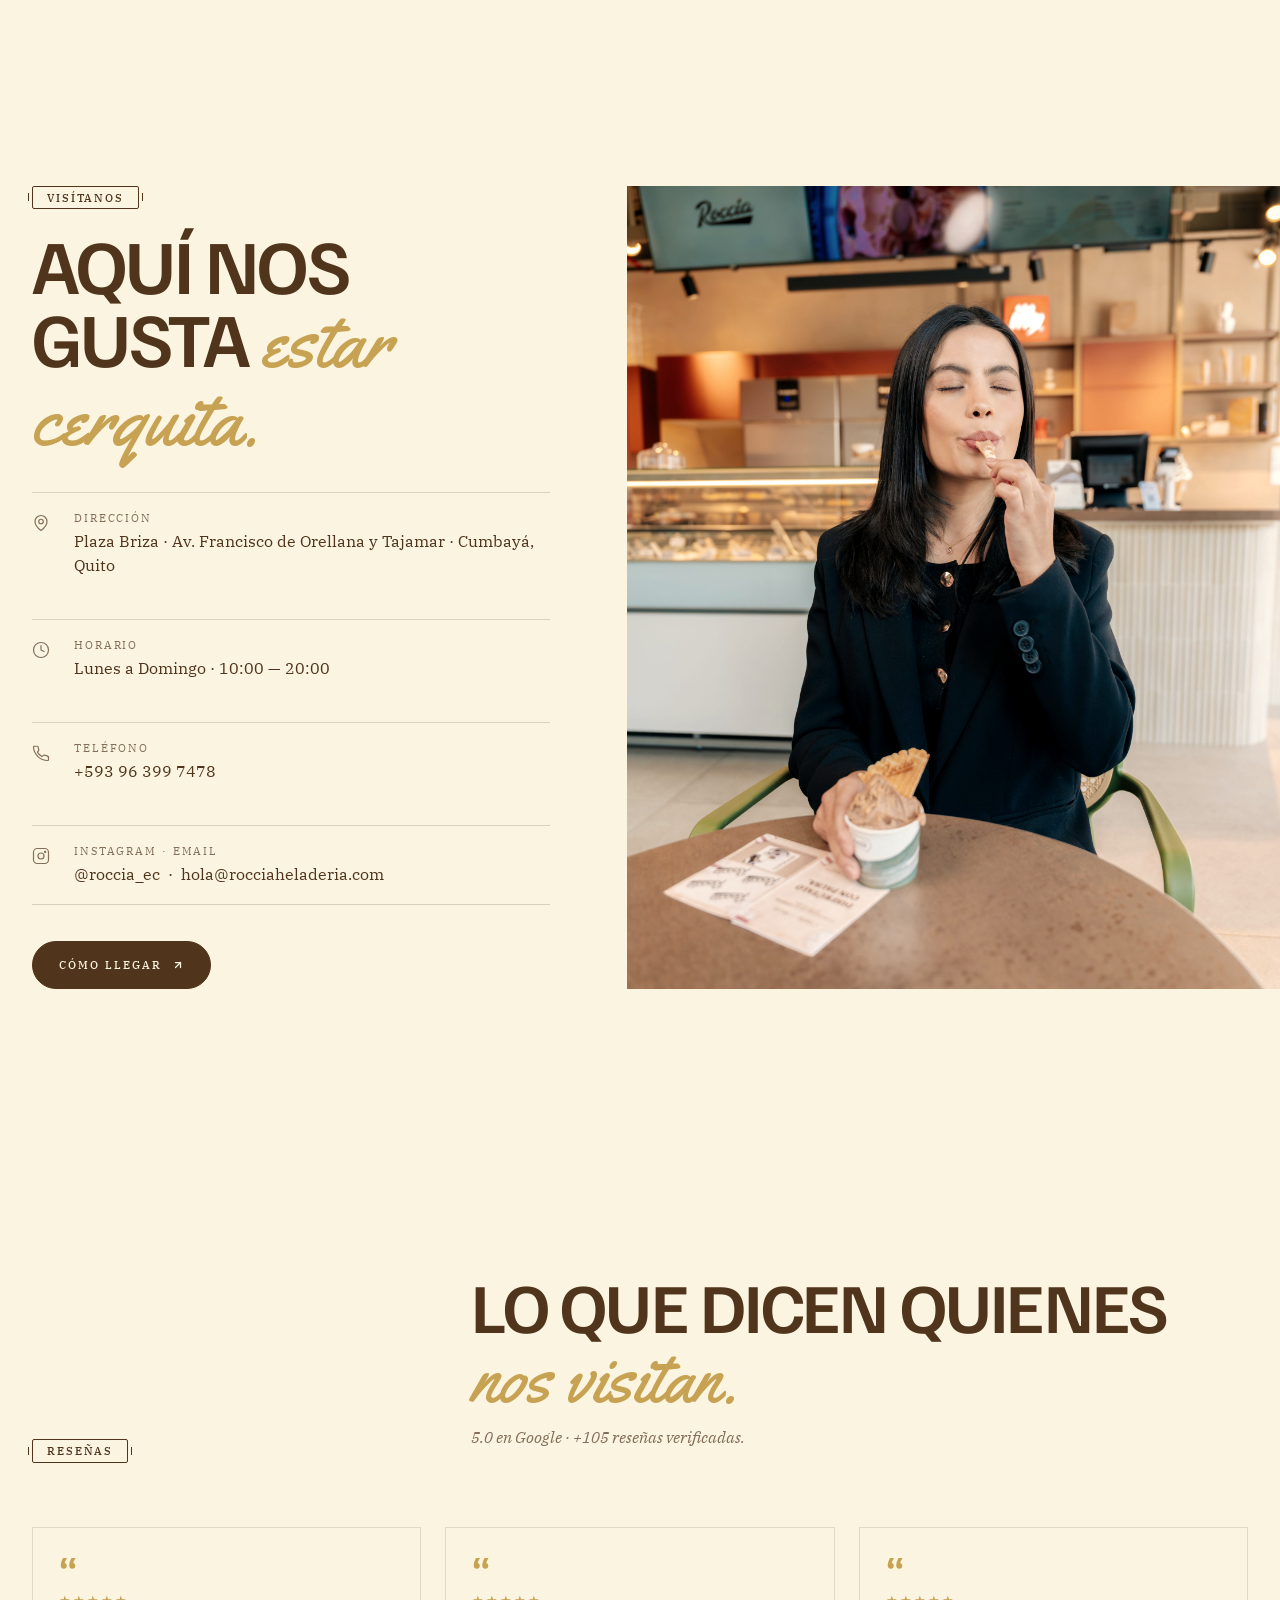
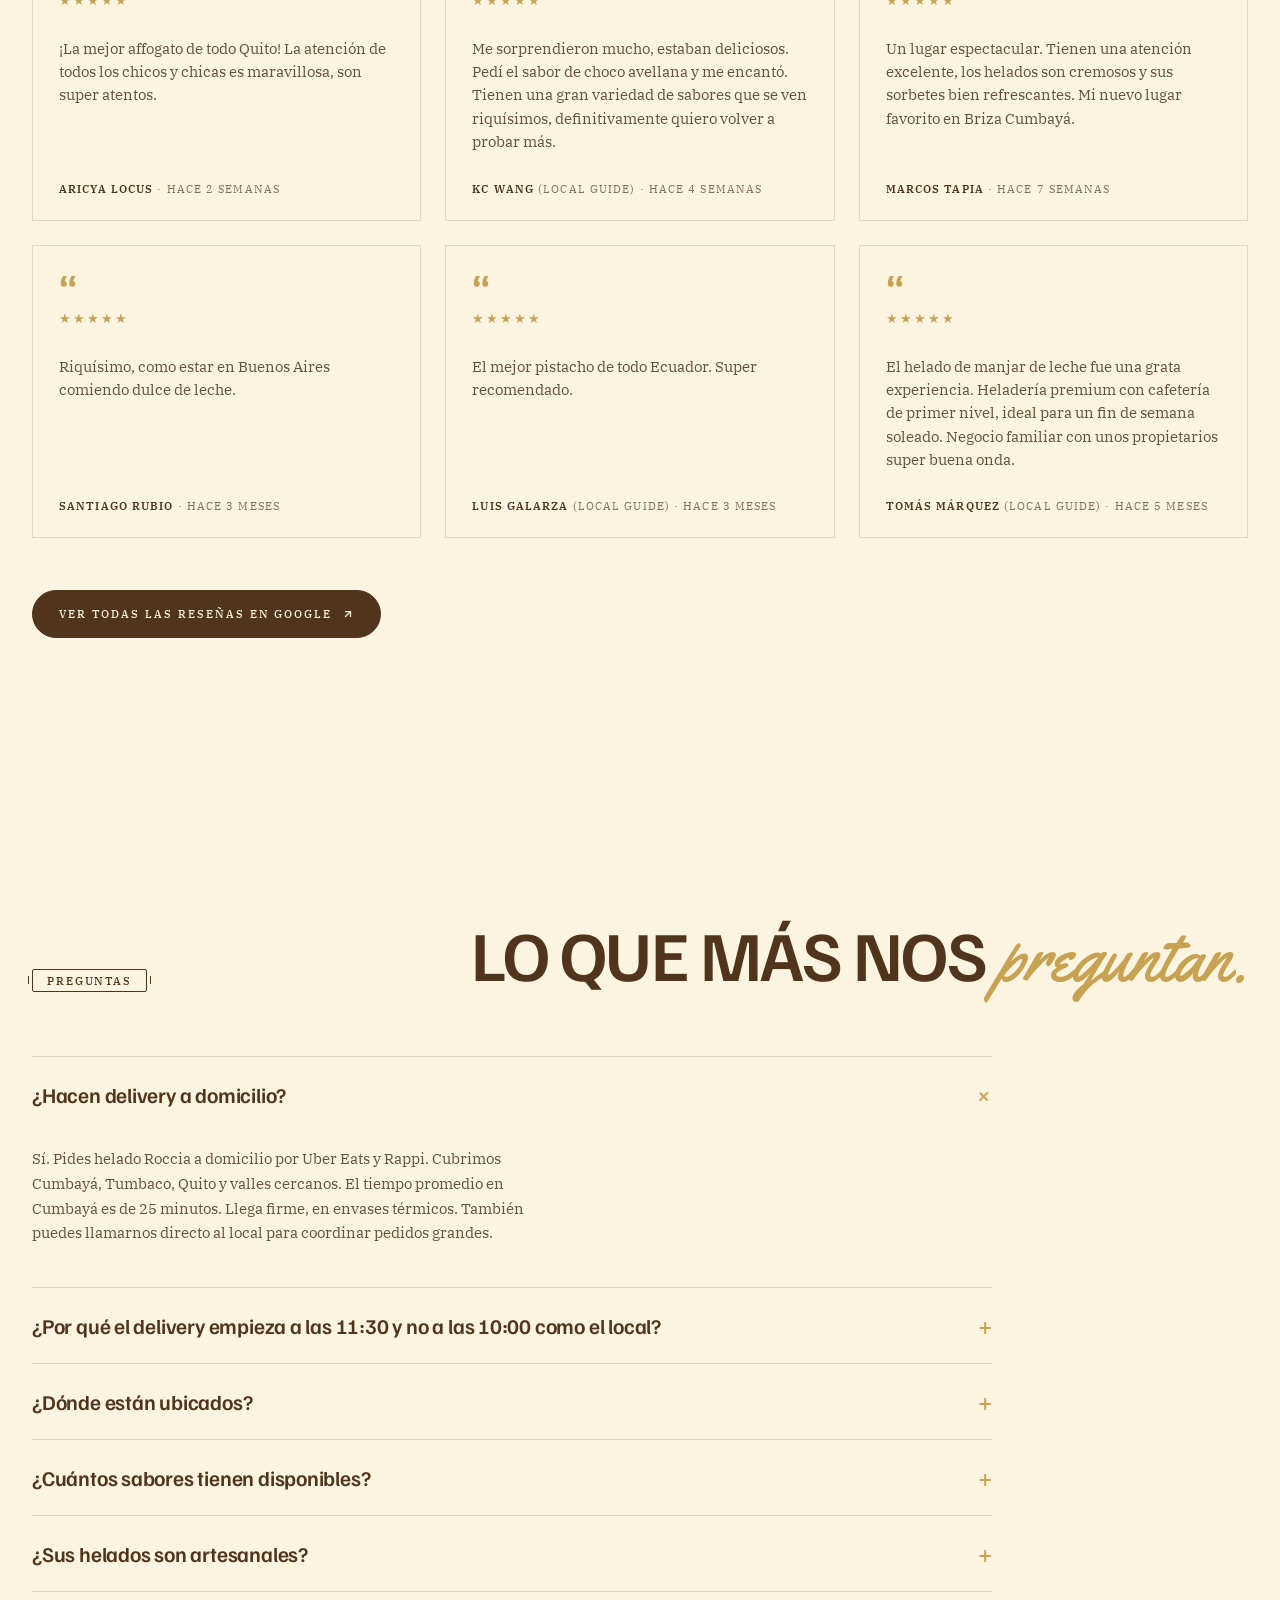
==== commit 7223b64b: "Carta actualizada: frappé y paletas con foto de estudio, brownie con helado en lugar de cornetto, se" ====
--- a/index.html
+++ b/index.html
@@ -679,6 +679,112 @@
     color: var(--mostaza); margin-top: 6px; letter-spacing: 0.04em;
   }
 
+  .creacion-new {
+    display: inline-block; vertical-align: middle;
+    margin-left: 8px; padding: 4px 8px 3px;
+    font-family: var(--serif); font-weight: 500; font-size: 9px;
+    letter-spacing: 0.16em; text-transform: uppercase; line-height: 1;
+    color: var(--cafe-oscuro); background: var(--mostaza); border-radius: 2px;
+  }
+  .creacion-mark {
+    position: absolute; top: 16%; left: 0; right: 0; text-align: center;
+    font-family: var(--script); font-size: clamp(64px, 7vw, 104px); line-height: 1;
+    color: var(--mostaza); opacity: 0.38; transform: rotate(-7deg);
+  }
+
+  /* ── Paletas ─────────────────────────────────────────── */
+  .paletas-section { background: var(--cafe-oscuro); color: var(--crema); overflow: hidden; }
+  .paletas-section .seal { color: var(--crema); border-color: rgba(250,244,224,0.5); }
+  .paletas-stage {
+    display: grid;
+    grid-template-columns: 5fr 6fr;
+    gap: clamp(32px, 6vw, 96px);
+    align-items: center;
+    margin-top: clamp(32px, 4vw, 56px);
+  }
+  @media (max-width: 880px) { .paletas-stage { grid-template-columns: 1fr; } }
+  .paletas-visual {
+    position: relative;
+    width: 100%; max-width: 600px; margin: 0 auto;
+    aspect-ratio: 1 / 1;
+  }
+  .paletas-visual::before {
+    content: ''; position: absolute; inset: 4%;
+    border-radius: 50%;
+    background: radial-gradient(closest-side, rgba(250,244,224,0.20), rgba(198,162,82,0.10) 55%, rgba(198,162,82,0) 100%);
+  }
+  .paleta-fig { position: absolute; margin: 0; }
+  .paleta-fig img {
+    display: block; width: 100%; height: auto;
+    filter: drop-shadow(0 22px 26px rgba(20, 10, 4, 0.45));
+  }
+  .paleta-fig.a { width: 40%; left: 9%; top: 9%; rotate: -10deg; animation: paleta-float 7s ease-in-out infinite; }
+  .paleta-fig.b { width: 46%; right: 5%; top: 13%; rotate: 9deg; animation: paleta-float 7s ease-in-out -3.5s infinite; }
+  @keyframes paleta-float {
+    0%, 100% { translate: 0 0; }
+    50%      { translate: 0 -14px; }
+  }
+  .paletas-label {
+    font-family: var(--serif); font-weight: 500; font-size: 10.5px;
+    letter-spacing: 0.18em; text-transform: uppercase;
+    color: rgba(250,244,224,0.7);
+  }
+  .paletas-chips {
+    list-style: none; margin: 14px 0 0; padding: 0;
+    display: flex; flex-wrap: wrap; gap: 10px;
+  }
+  .paletas-chips li {
+    font-family: var(--display); font-weight: 600; font-size: 15px;
+    letter-spacing: 0.02em; text-transform: uppercase; line-height: 1;
+    padding: 10px 14px 9px;
+    border: 1px solid rgba(250,244,224,0.45); border-radius: 9999px;
+  }
+  .paletas-note {
+    font-family: var(--serif); font-style: italic; font-size: 13.5px;
+    color: rgba(250,244,224,0.7); margin: 14px 0 0;
+  }
+  .paletas-prices { margin: clamp(28px, 3vw, 40px) 0 0; }
+  .paletas-row {
+    display: flex; align-items: baseline; justify-content: space-between; gap: 20px;
+    padding: 16px 0;
+    border-bottom: 1px solid rgba(250,244,224,0.22);
+  }
+  .paletas-row:first-child { border-top: 1px solid rgba(250,244,224,0.22); }
+  .paletas-row dt {
+    font-family: var(--display); font-weight: 600;
+    font-size: clamp(18px, 1.7vw, 22px);
+    letter-spacing: 0.02em; text-transform: uppercase; line-height: 1.15;
+  }
+  .paletas-row dt small {
+    display: block; margin-top: 5px;
+    font-family: var(--serif); font-style: italic; font-weight: 400; font-size: 13px;
+    letter-spacing: 0; text-transform: none;
+    color: rgba(250,244,224,0.7);
+  }
+  .paletas-row dd {
+    margin: 0; white-space: nowrap;
+    font-family: var(--serif); font-size: 17px; letter-spacing: 0.04em;
+    color: var(--mostaza);
+  }
+  .paletas-toppings {
+    font-family: var(--serif); font-size: 14.5px; line-height: 1.6;
+    color: rgba(250,244,224,0.85); margin: 22px 0 0; max-width: 56ch;
+  }
+  .paletas-toppings span {
+    display: block; margin-bottom: 6px;
+    font-weight: 500; font-size: 10.5px; letter-spacing: 0.18em; text-transform: uppercase;
+    color: rgba(250,244,224,0.7);
+  }
+  .paletas-cta { display: flex; flex-wrap: wrap; gap: 14px; margin-top: clamp(28px, 3vw, 40px); }
+  .pill.paletas-ghost { background: transparent; color: var(--crema); border-color: rgba(250,244,224,0.6); }
+  .pill.paletas-ghost:hover { background: var(--crema); color: var(--cafe-oscuro); border-color: var(--crema); }
+  .js [data-reveal] { opacity: 0; transform: translateY(28px); transition: opacity .9s ease, transform .9s cubic-bezier(.2,.7,.2,1); }
+  .js [data-reveal].is-in { opacity: 1; transform: none; }
+  @media (prefers-reduced-motion: reduce) {
+    .paleta-fig.a, .paleta-fig.b { animation: none; }
+    .js [data-reveal] { opacity: 1; transform: none; transition: none; }
+  }
+
   /* ── Catorce frutales (vegan) ────────────────────────── */
   .vegan-section { background: var(--verde); color: var(--crema); }
   .vegan-section .seal { color: var(--crema); border-color: rgba(250,244,224,0.5); }
@@ -1207,6 +1313,7 @@
     </a>
     <div class="nav-links">
       <a href="#menu">Menú</a>
+      <a href="#paletas">Paletas</a>
       <a href="#sabores">Sabores</a>
       <a href="#origen">Historia</a>
       <a href="#ubicacion">Ubicación</a>
@@ -1498,10 +1605,11 @@
         </div>
       </a>
       <a href="#menu" class="creacion-card no-photo">
+        <div class="creacion-mark" aria-hidden="true">Brownie</div>
         <div class="creacion-meta">
-          <div class="creacion-name">Cornetto</div>
-          <div class="creacion-desc">Cono crujiente relleno de gelato.</div>
-          <div class="creacion-price">$5.40</div>
+          <div class="creacion-name">Brownie con helado</div>
+          <div class="creacion-desc">Brownie con gelato artesanal.</div>
+          <div class="creacion-price">$5.50</div>
         </div>
       </a>
       <a href="#menu" class="creacion-card">
@@ -1510,16 +1618,95 @@
         <div class="creacion-meta">
           <div class="creacion-name">Torta Helada</div>
           <div class="creacion-desc">Capa sobre capa de gelato y crocante.</div>
-          <div class="creacion-price">$4.90</div>
+          <div class="creacion-price">$5.90</div>
         </div>
       </a>
-      <a href="#menu" class="creacion-card no-photo">
+      <a href="#menu" class="creacion-card">
+        <img src="assets/img/creations/frappe.webp" alt="Frappé Roccia — café batido cremoso con crema y sirope de chocolate" width="1122" height="1402" loading="lazy" />
+        <div class="veil" aria-hidden="true"></div>
         <div class="creacion-meta">
           <div class="creacion-name">Frappé</div>
           <div class="creacion-desc">Café batido cremoso.</div>
           <div class="creacion-price">$5.50</div>
         </div>
       </a>
+      <a href="#paletas" class="creacion-card">
+        <img src="assets/img/creations/paleta.webp" alt="Paleta de gelato Roccia con baño, sirope de chocolate y toppings" width="1122" height="1402" loading="lazy" />
+        <div class="veil" aria-hidden="true"></div>
+        <div class="creacion-meta">
+          <div class="creacion-name">Paletas <span class="creacion-new">Nuevo</span></div>
+          <div class="creacion-desc">Gelato en paleta, con el topping que prefieras.</div>
+          <div class="creacion-price">Desde $2.75</div>
+        </div>
+      </a>
+    </div>
+  </div>
+</section>
+
+<!-- ── Paletas ──────────────────────────────────────── -->
+<section class="paletas-section section" id="paletas" aria-labelledby="paletas-heading">
+  <div class="wrap">
+    <div class="section-head">
+      <div><span class="seal">Nuevo</span></div>
+      <div>
+        <h2 id="paletas-heading" class="section-headline">Ahora también <em>en paleta.</em></h2>
+        <p class="section-eyebrow on-dark">El mismo gelato de la vitrina, hecho cada día, en una paleta de 80 gramos. Llévala sola o súmale el topping que prefieras.</p>
+      </div>
+    </div>
+
+    <div class="paletas-stage">
+      <div class="paletas-visual" data-reveal>
+        <figure class="paleta-fig a">
+          <img src="assets/img/paletas/paleta-clasica.webp" alt="Paleta de gelato Roccia con baño blanco y sirope de chocolate" width="560" height="1353" loading="lazy" />
+        </figure>
+        <figure class="paleta-fig b">
+          <img src="assets/img/paletas/paleta-toppings.webp" alt="Paleta de gelato Roccia con sirope de chocolate, galleta y trozos de chocolate" width="640" height="1253" loading="lazy" />
+        </figure>
+      </div>
+
+      <div class="paletas-info" data-reveal>
+        <div class="paletas-label">Sabores de estos días</div>
+        <ul class="paletas-chips">
+          <li>Uva</li>
+          <li>Mandarina</li>
+          <li>Unicornio</li>
+          <li>Nocciolino</li>
+          <li>Mango maracuyá tajín</li>
+        </ul>
+        <p class="paletas-note">Los sabores cambian con la producción. Pregunta en el local por los de hoy.</p>
+
+        <dl class="paletas-prices">
+          <div class="paletas-row">
+            <dt>Paleta de gelato <small>80 g</small></dt>
+            <dd>$2.75</dd>
+          </div>
+          <div class="paletas-row">
+            <dt>Topping <small>cada uno</small></dt>
+            <dd>$0.50</dd>
+          </div>
+          <div class="paletas-row">
+            <dt>Trío degustación <small>tres mini paletas</small></dt>
+            <dd>$3.75</dd>
+          </div>
+          <div class="paletas-row">
+            <dt>Caja de 10 <small>sabores a tu elección · Uber Eats</small></dt>
+            <dd>$29.00</dd>
+          </div>
+        </dl>
+
+        <p class="paletas-toppings"><span>Toppings</span>Crema chantilly · baño de chocolate · sirope de dulce de leche · sirope de chocolate · chispas de chocolate · barquillos.</p>
+
+        <div class="paletas-cta">
+          <a href="https://www.ubereats.com/ec/store/roccia-heladeria-quito/ykuLU1U_WnS1XdmfUux0dw" target="_blank" rel="noopener noreferrer" class="pill invert">
+            Pedir la caja de 10
+            <svg class="arrow" width="12" height="12" viewBox="0 0 24 24" fill="none" stroke="currentColor" stroke-width="2.5" stroke-linecap="round" stroke-linejoin="round" aria-hidden="true"><path d="M7 17 17 7"/><path d="M7 7h10v10"/></svg>
+          </a>
+          <a href="https://wa.me/593963997478?text=Hola%20Roccia%2C%20quiero%20paletas%20para%20un%20evento" target="_blank" rel="noopener noreferrer" class="pill paletas-ghost">
+            Paletas para tu evento
+            <svg class="arrow" width="12" height="12" viewBox="0 0 24 24" fill="none" stroke="currentColor" stroke-width="2.5" stroke-linecap="round" stroke-linejoin="round" aria-hidden="true"><path d="M7 17 17 7"/><path d="M7 7h10v10"/></svg>
+          </a>
+        </div>
+      </div>
     </div>
   </div>
 </section>
@@ -1546,7 +1733,7 @@
 
       <div class="menu-col">
         <h3>Creaciones de la casa</h3>
-        <p class="menu-cat-desc">Affogato, brioscia, cornetto, torta helada y frappé.</p>
+        <p class="menu-cat-desc">Affogato, brioscia, brownie con helado, torta helada, frappé y paletas.</p>
       </div>
 
       <div class="menu-col">
@@ -1663,7 +1850,7 @@
       <div><span class="seal">Reseñas</span></div>
       <div>
         <h2 id="resenas-heading" class="section-headline">Lo que dicen quienes <em>nos visitan.</em></h2>
-        <p class="section-eyebrow">5.0 en Google · 65+ reseñas verificadas.</p>
+        <p class="section-eyebrow">5.0 en Google · +105 reseñas verificadas.</p>
       </div>
     </div>
     <div class="resenas-grid">
@@ -1824,6 +2011,20 @@
 </footer>
 
 <script>
+  // ── Aparición suave al hacer scroll (solo si hay JS)
+  (function () {
+    var els = document.querySelectorAll('[data-reveal]');
+    if (!els.length) return;
+    if (!('IntersectionObserver' in window)) return;
+    document.documentElement.classList.add('js');
+    var io = new IntersectionObserver(function (entries) {
+      entries.forEach(function (e) {
+        if (e.isIntersecting) { e.target.classList.add('is-in'); io.unobserve(e.target); }
+      });
+    }, { threshold: 0.15 });
+    els.forEach(function (el) { io.observe(el); });
+  })();
+
   // ── Sticky nav scroll behavior
   (function () {
     const nav = document.getElementById('nav');
@@ -2043,7 +2244,7 @@
       "aggregateRating": {
         "@type": "AggregateRating",
         "ratingValue": "5.0",
-        "reviewCount": "65",
+        "reviewCount": "105",
         "bestRating": "5",
         "worstRating": "1"
       },
@@ -2163,9 +2364,18 @@
           "hasMenuItem": [
             { "@type": "MenuItem", "name": "Affogato", "offers": { "@type": "Offer", "price": "4.90", "priceCurrency": "USD" } },
             { "@type": "MenuItem", "name": "Brioscia", "offers": { "@type": "Offer", "price": "5.40", "priceCurrency": "USD" } },
-            { "@type": "MenuItem", "name": "Cornetto", "offers": { "@type": "Offer", "price": "5.40", "priceCurrency": "USD" } },
-            { "@type": "MenuItem", "name": "Torta Helada", "offers": { "@type": "Offer", "price": "4.90", "priceCurrency": "USD" } },
+            { "@type": "MenuItem", "name": "Brownie con Helado", "offers": { "@type": "Offer", "price": "5.50", "priceCurrency": "USD" } },
+            { "@type": "MenuItem", "name": "Torta Helada", "offers": { "@type": "Offer", "price": "5.90", "priceCurrency": "USD" } },
             { "@type": "MenuItem", "name": "Frappé", "offers": { "@type": "Offer", "price": "5.50", "priceCurrency": "USD" } }
+          ]
+        },
+        {
+          "@type": "MenuSection",
+          "name": "Paletas",
+          "hasMenuItem": [
+            { "@type": "MenuItem", "name": "Paleta de gelato (80 g)", "offers": { "@type": "Offer", "price": "2.75", "priceCurrency": "USD" } },
+            { "@type": "MenuItem", "name": "Trío degustación de mini paletas", "offers": { "@type": "Offer", "price": "3.75", "priceCurrency": "USD" } },
+            { "@type": "MenuItem", "name": "Caja de 10 paletas", "offers": { "@type": "Offer", "price": "29.00", "priceCurrency": "USD" } }
           ]
         }
       ]
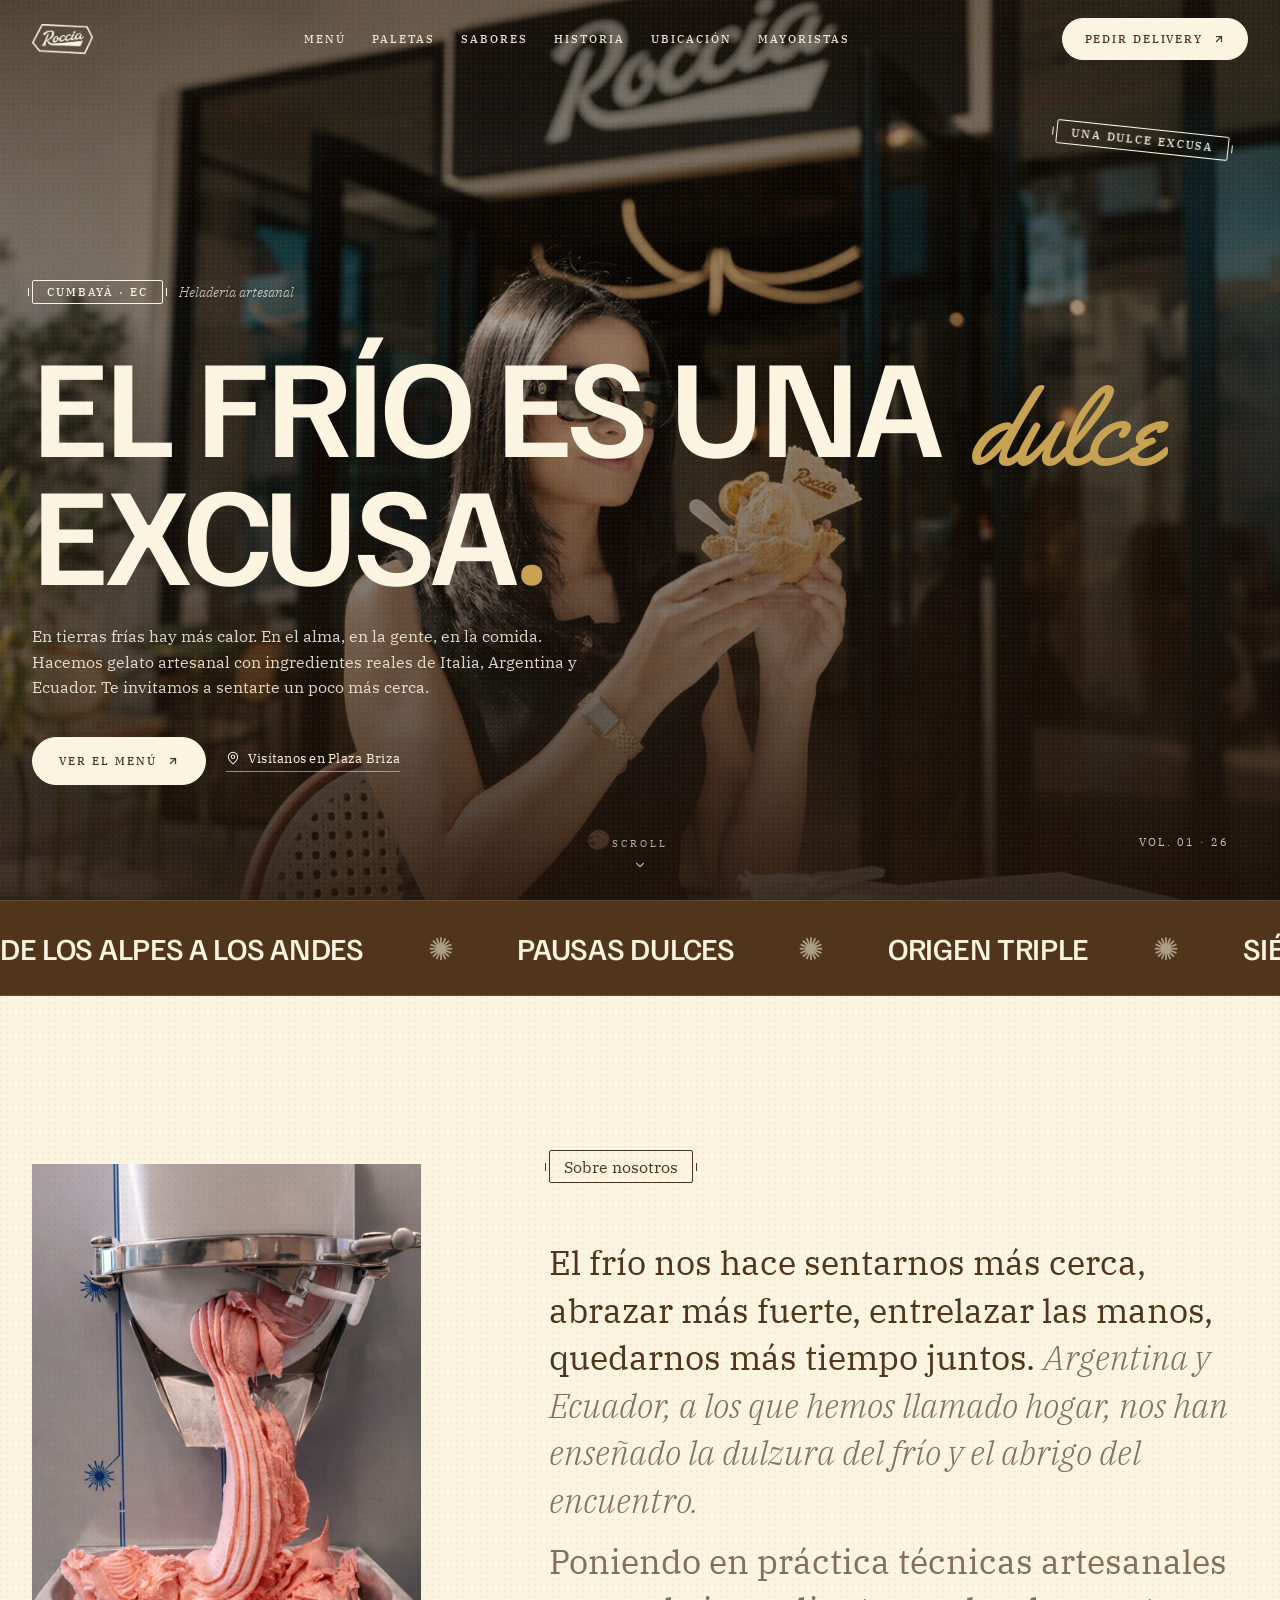
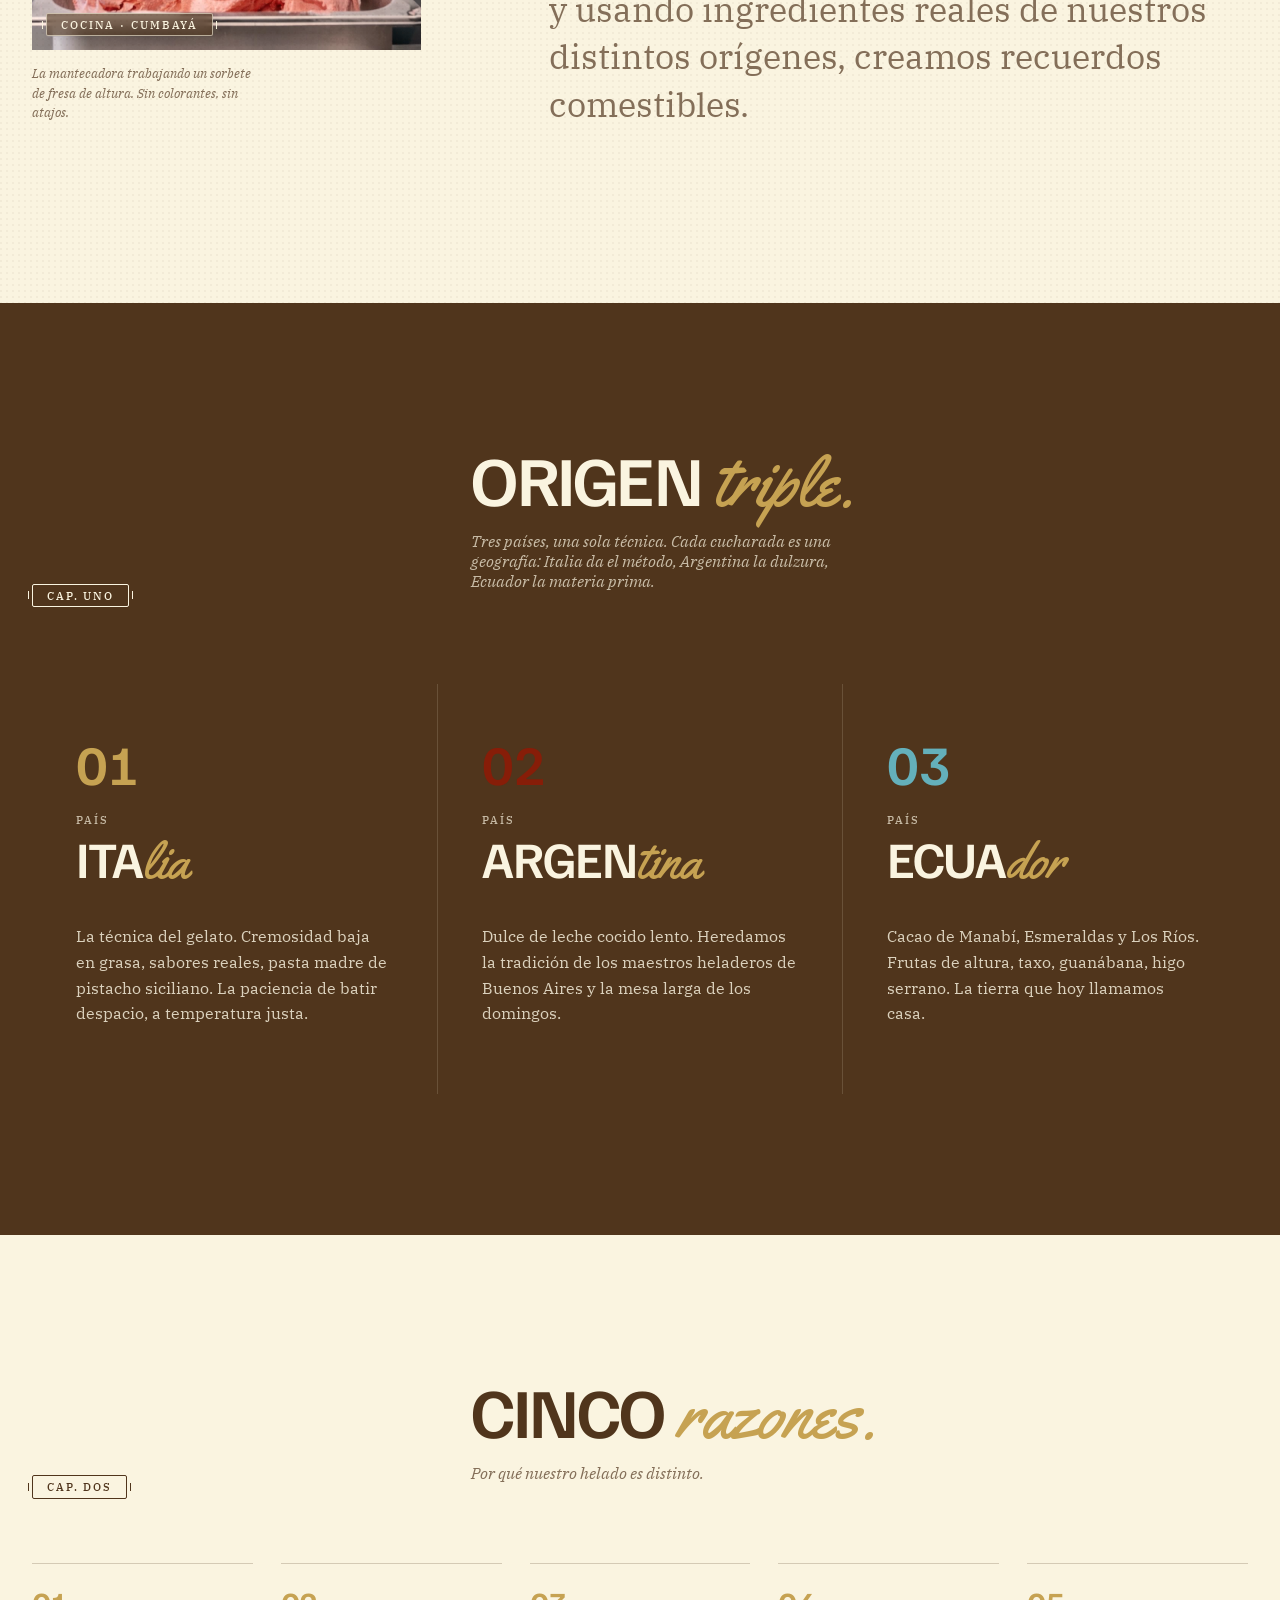
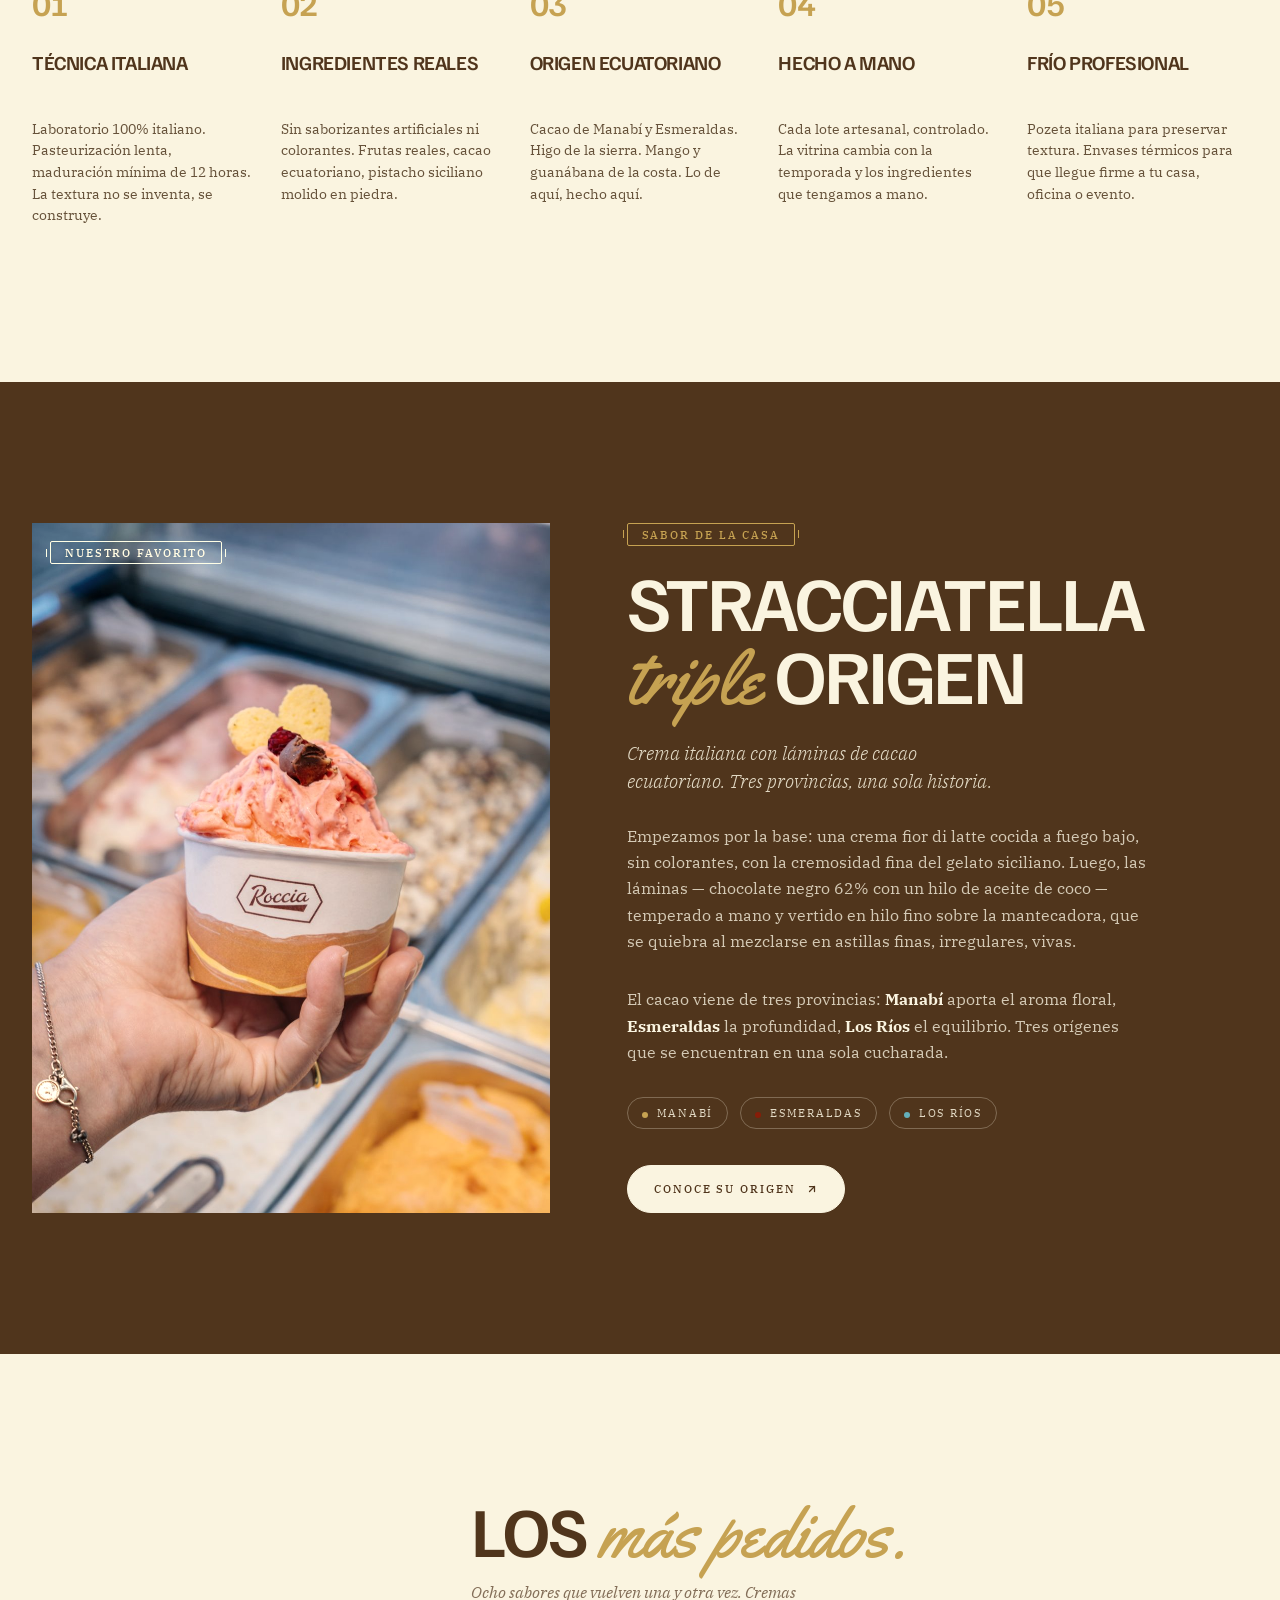
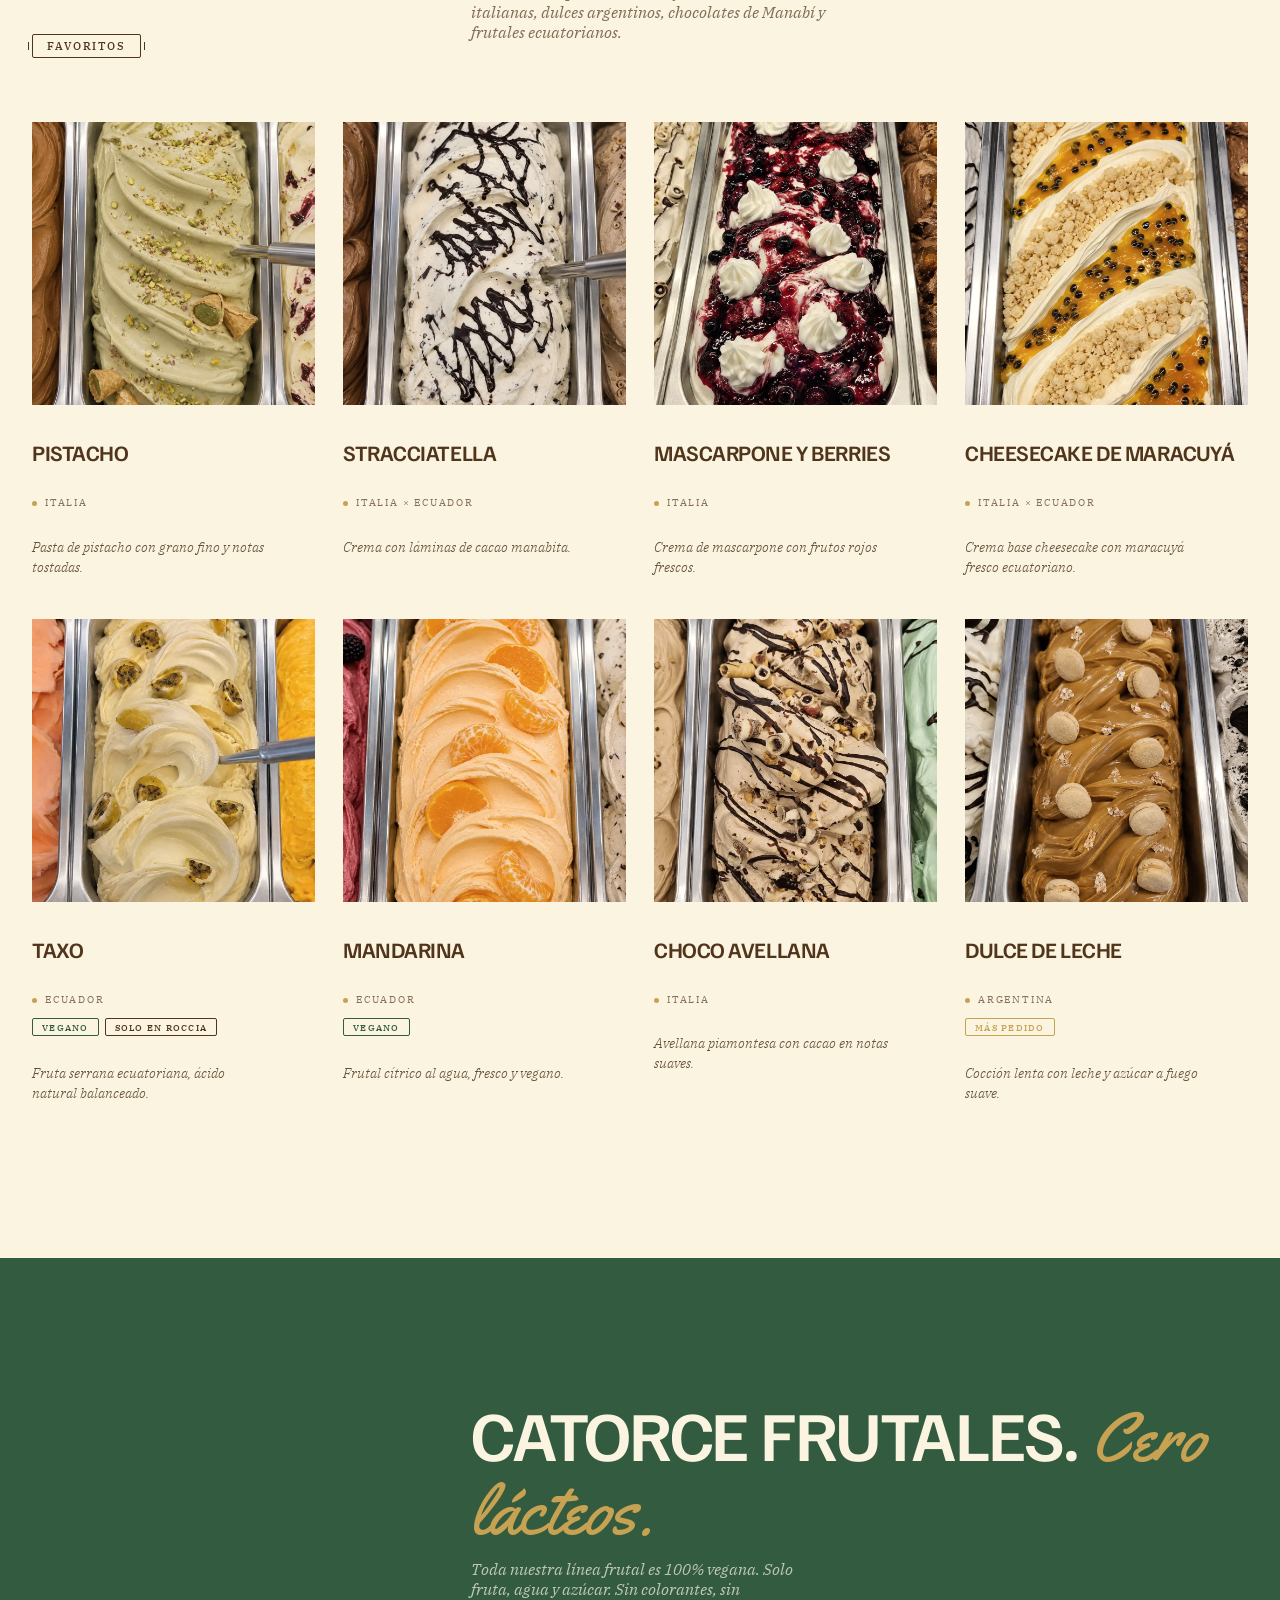
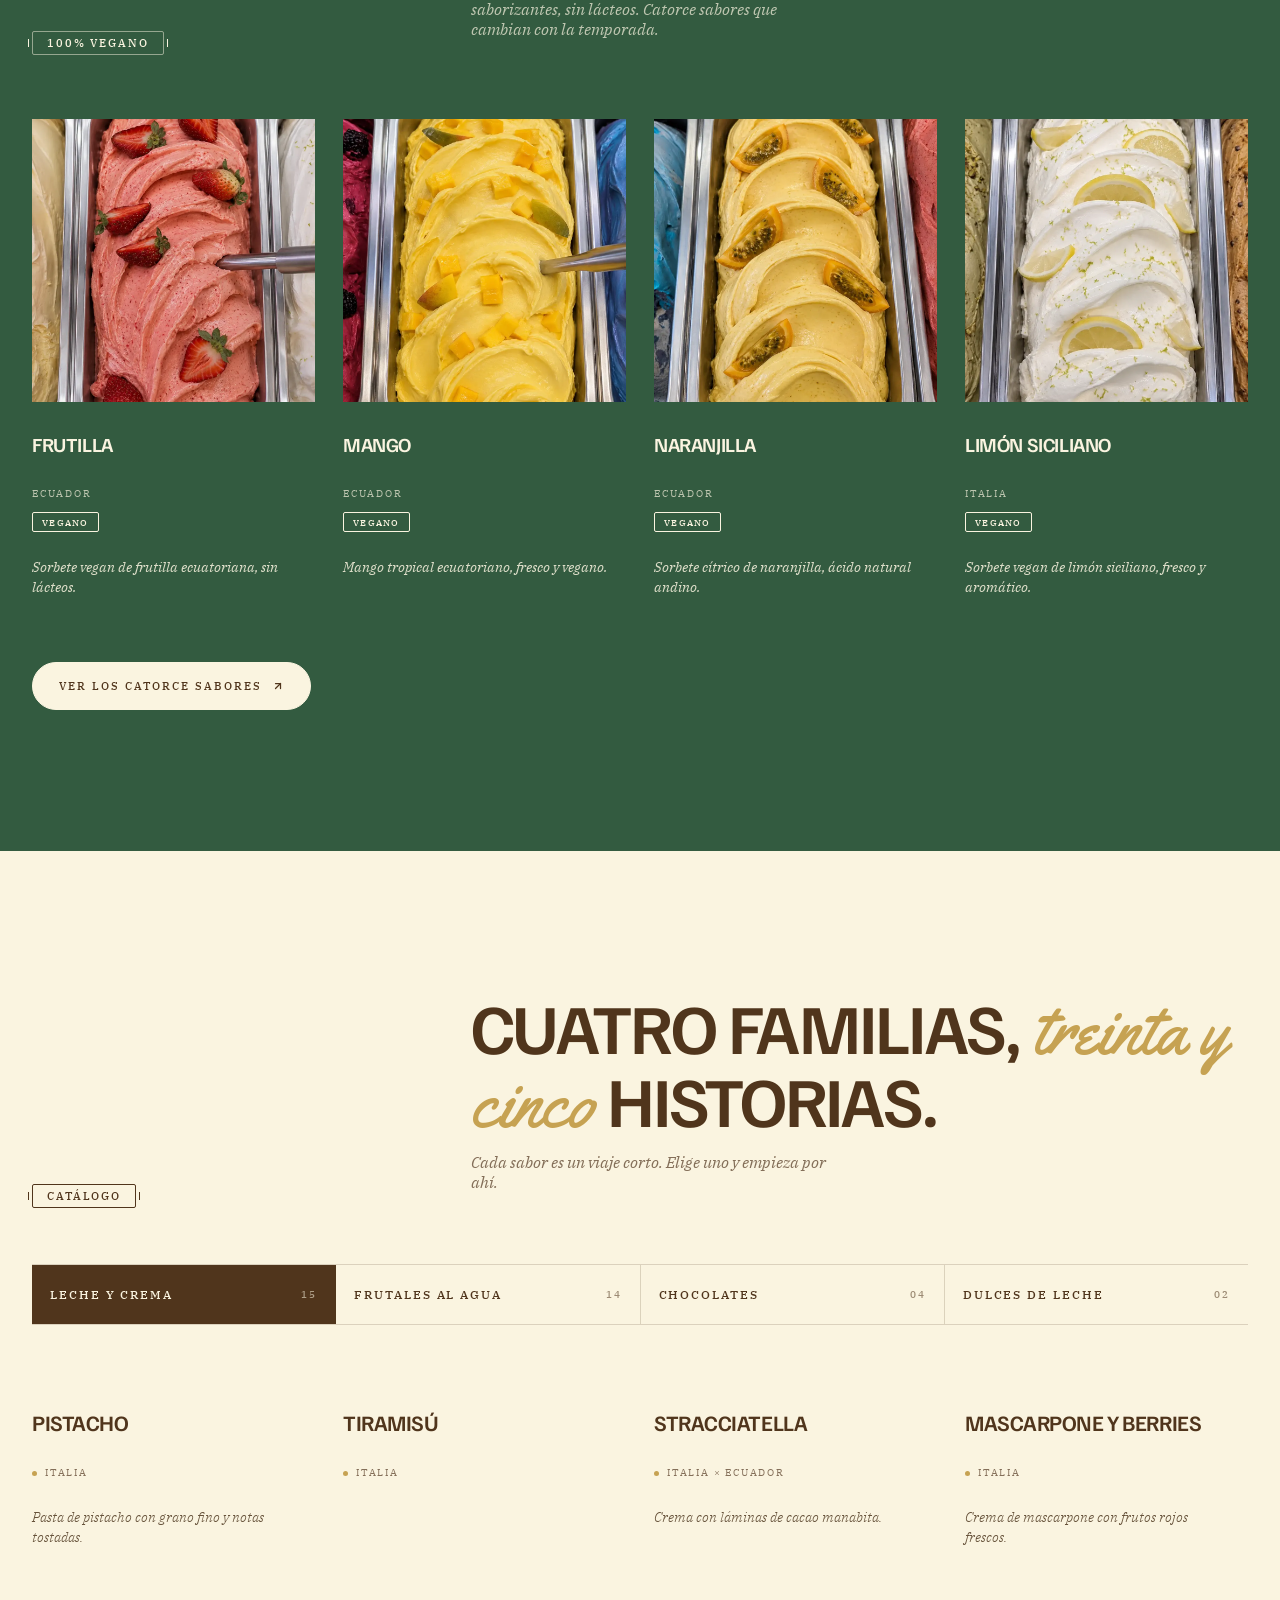
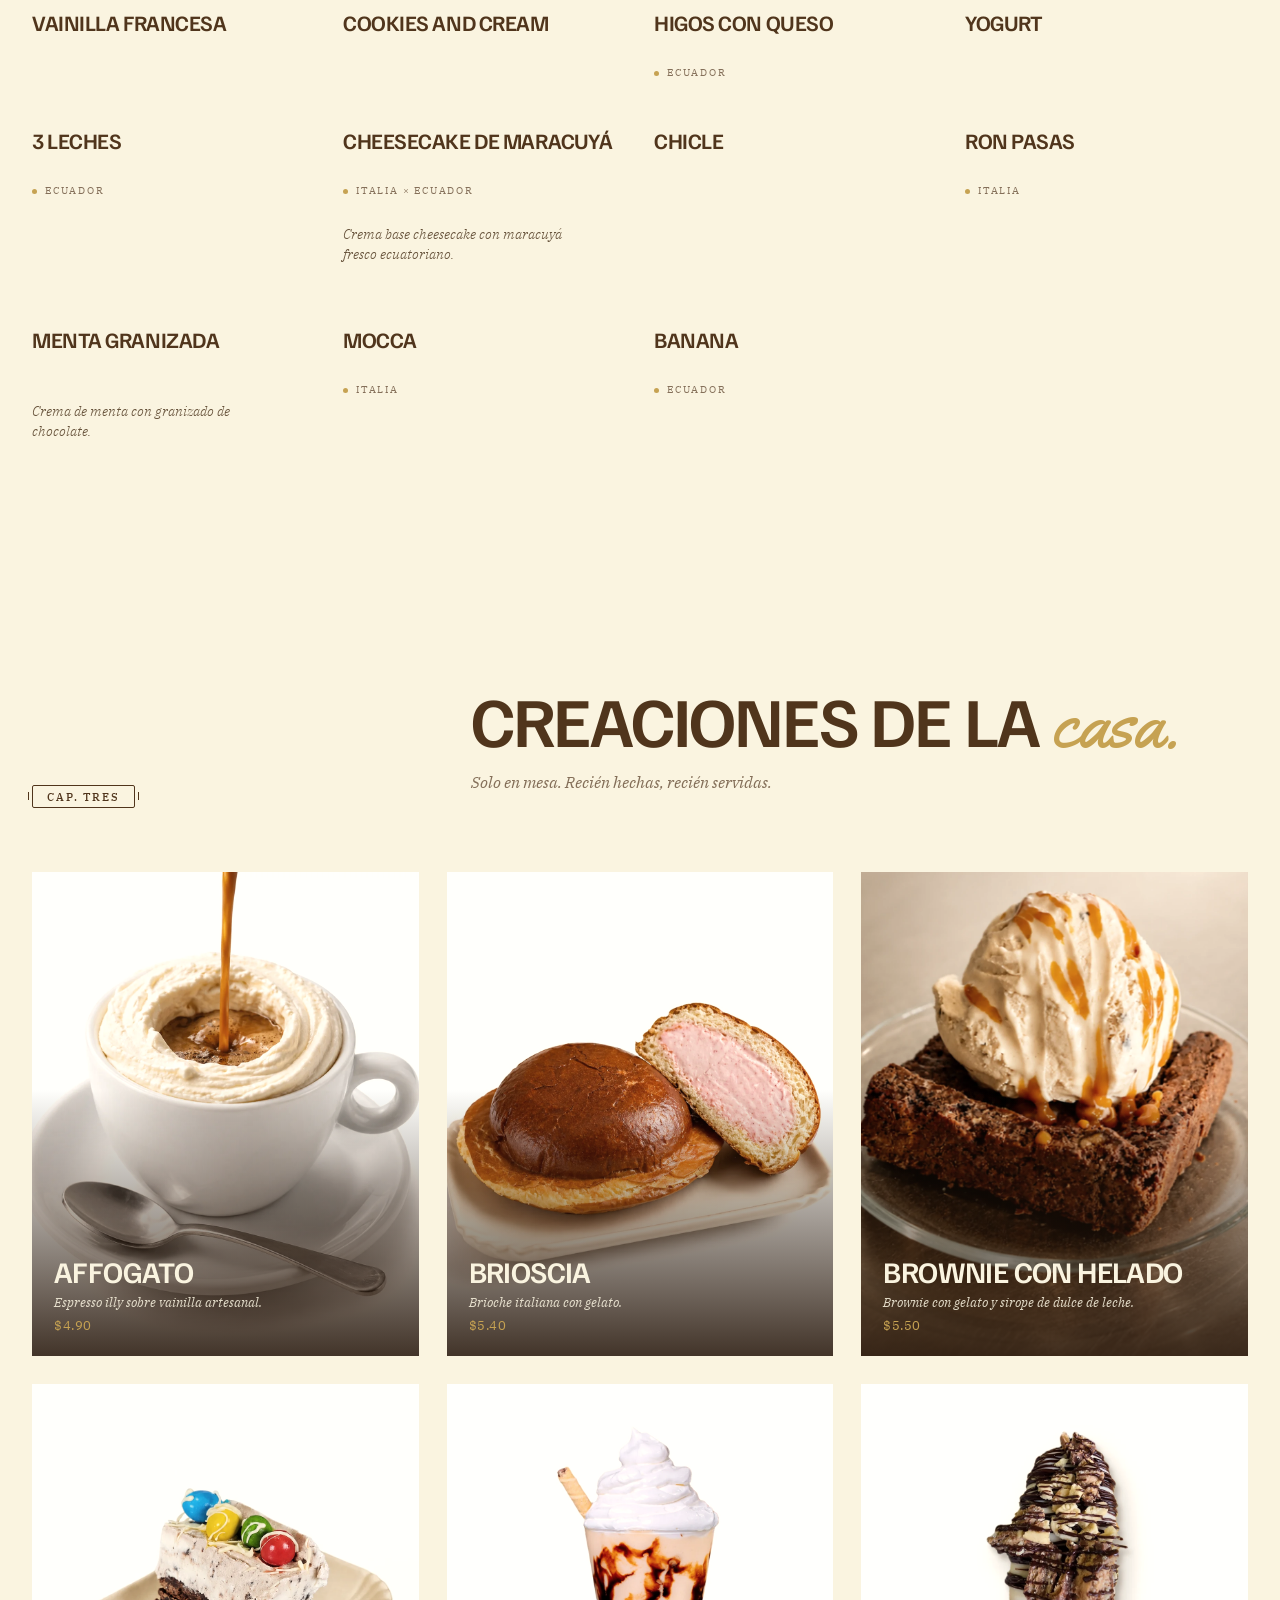
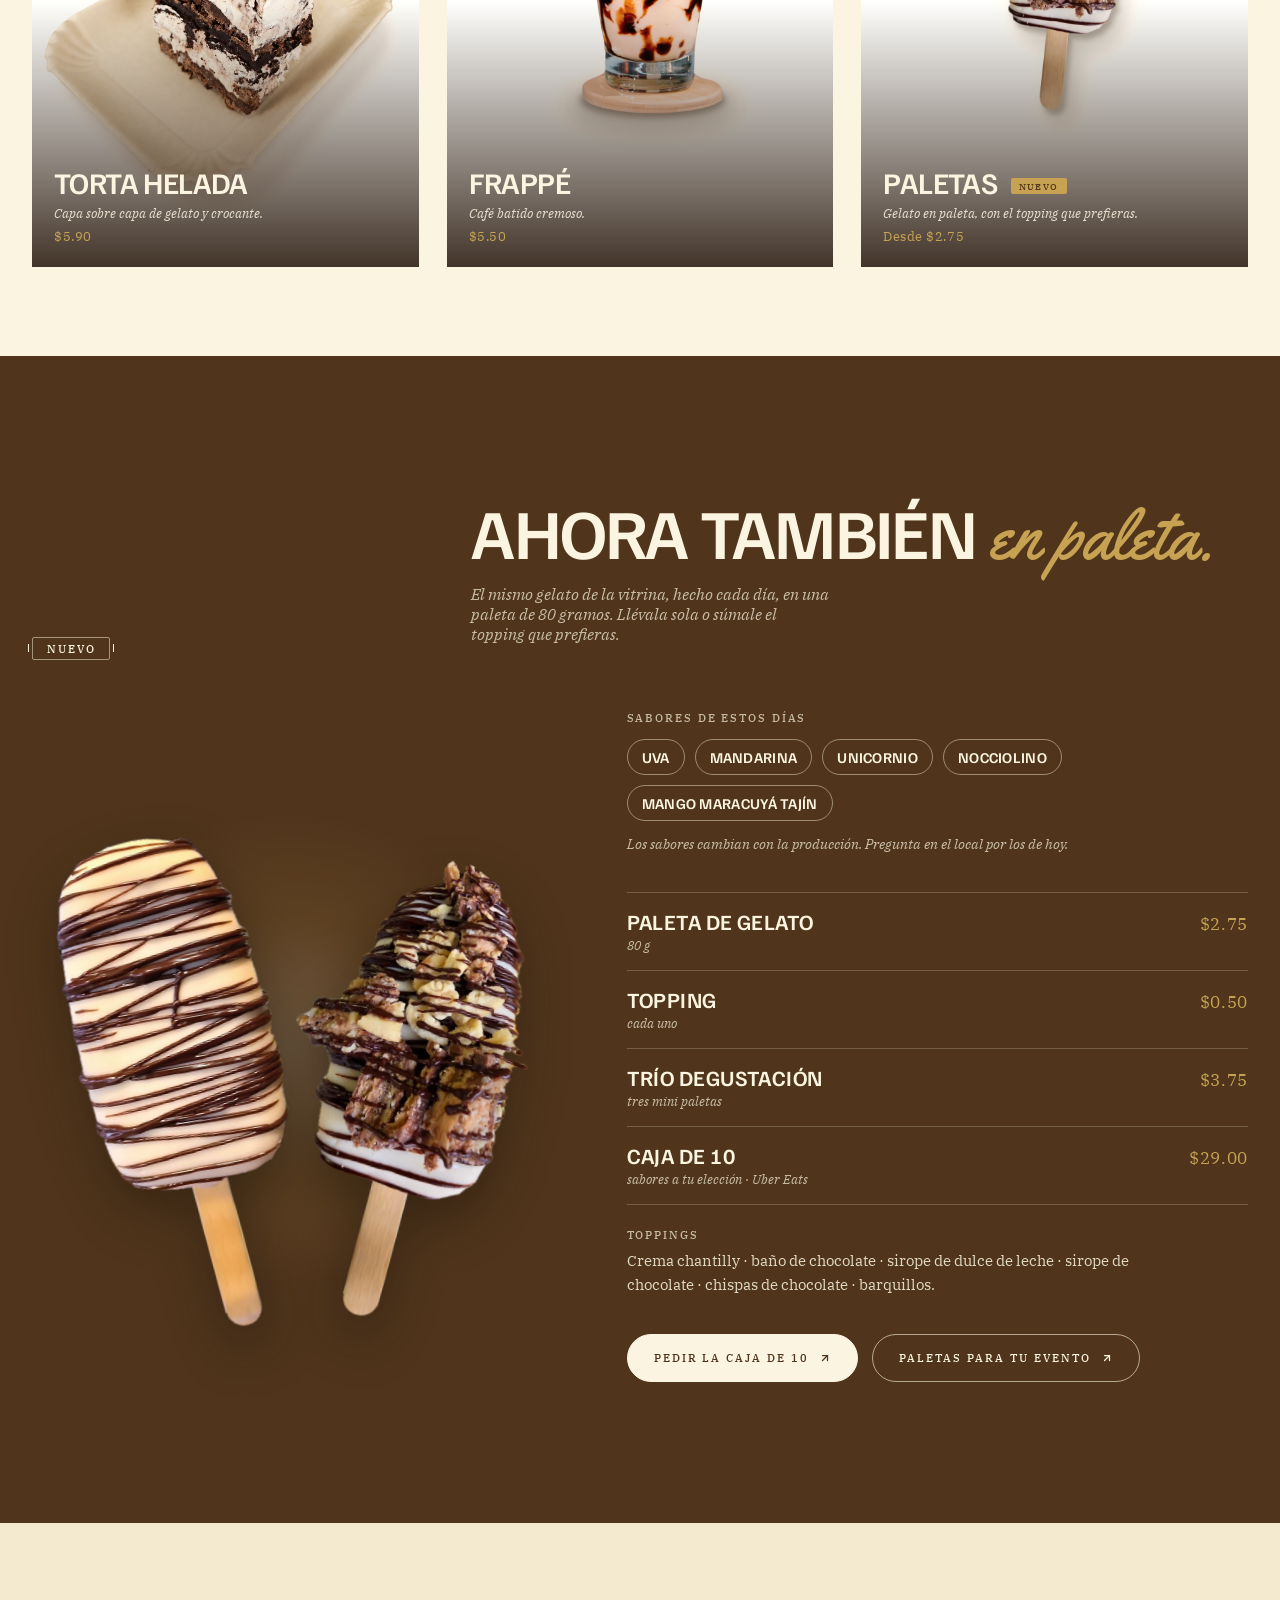
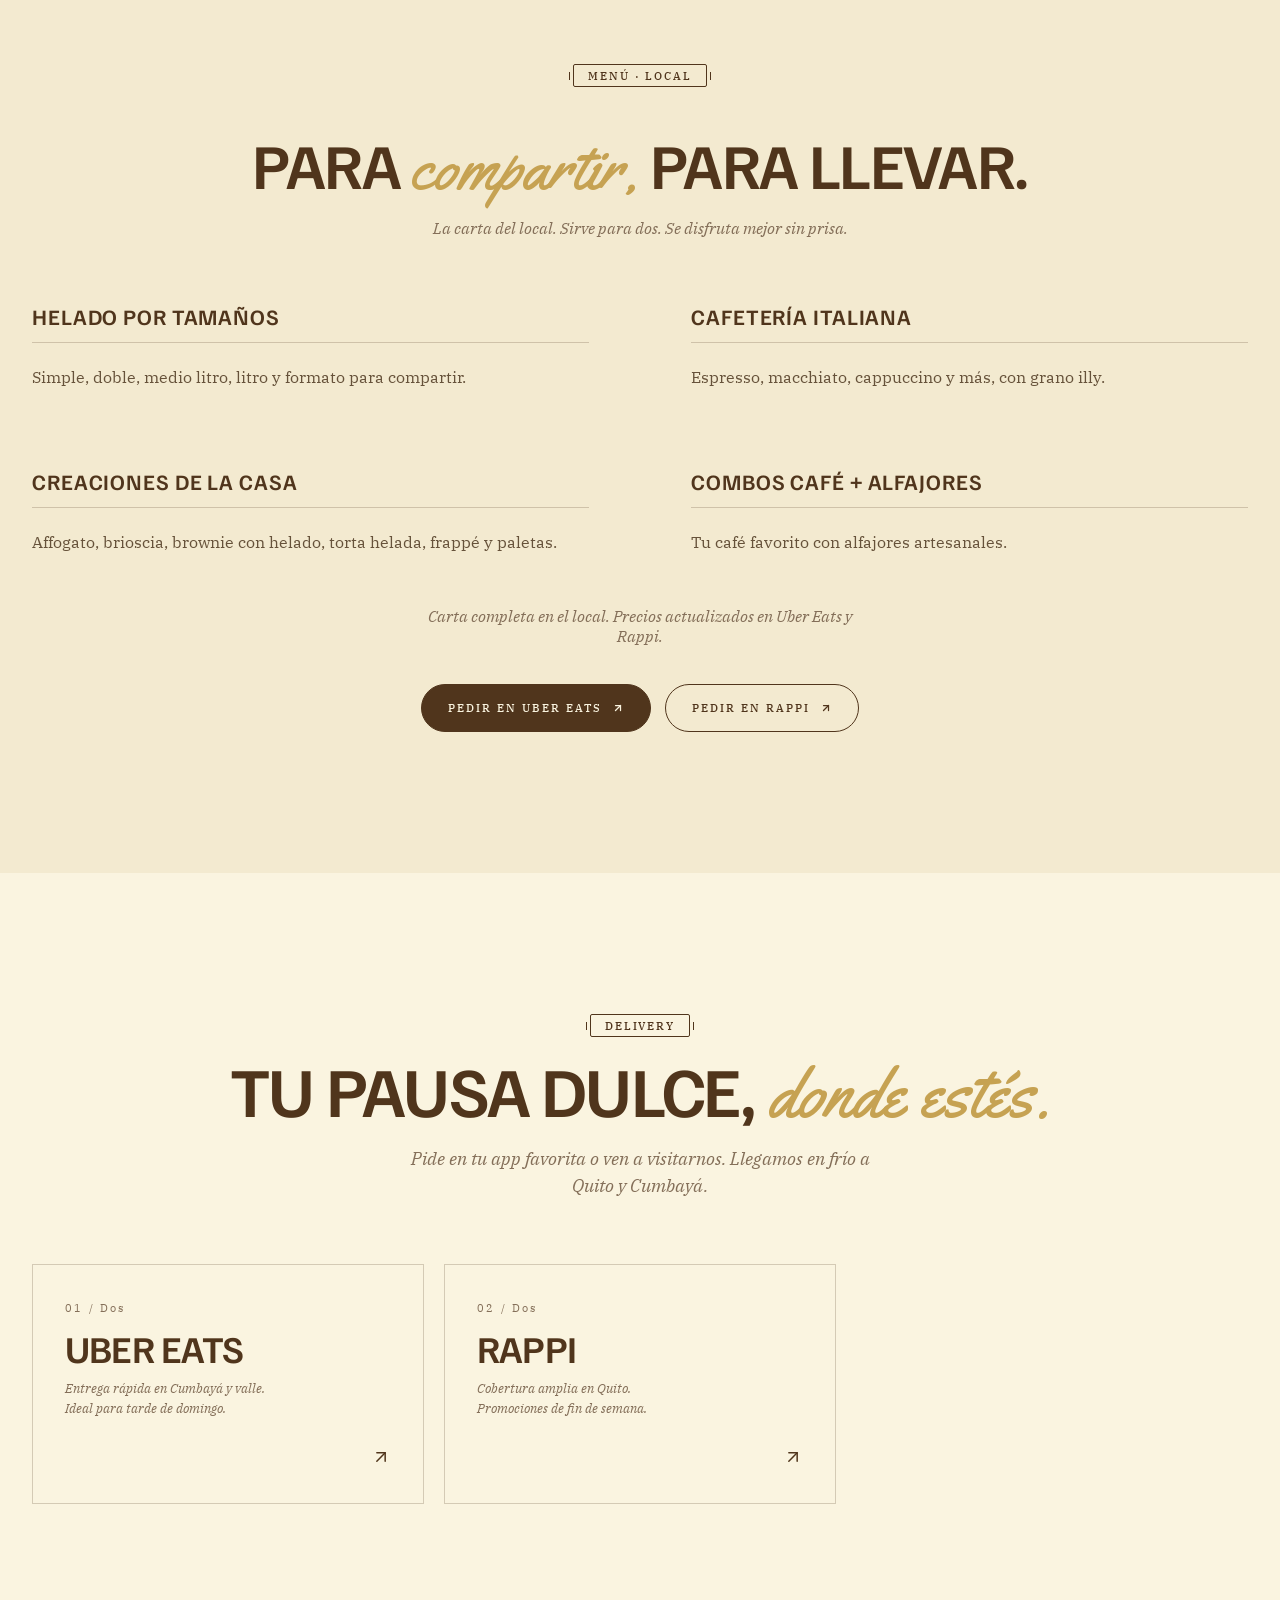
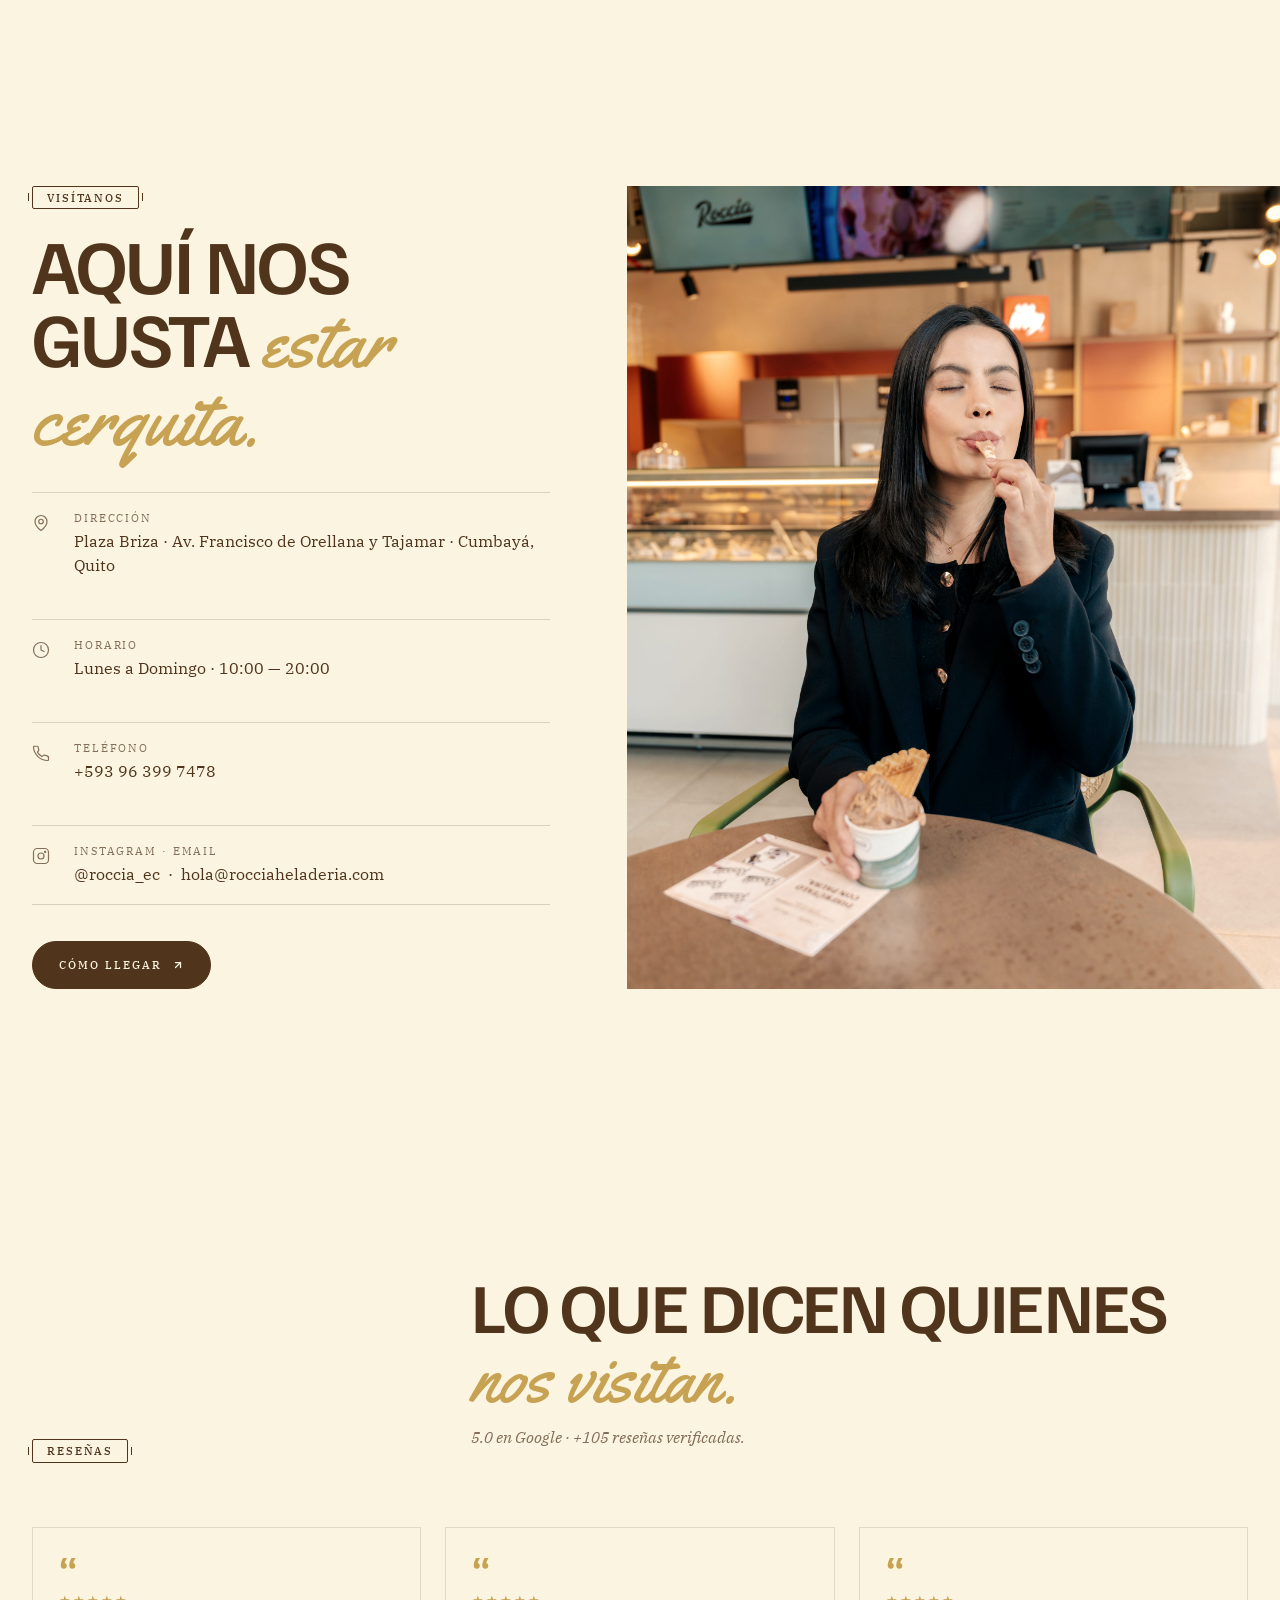
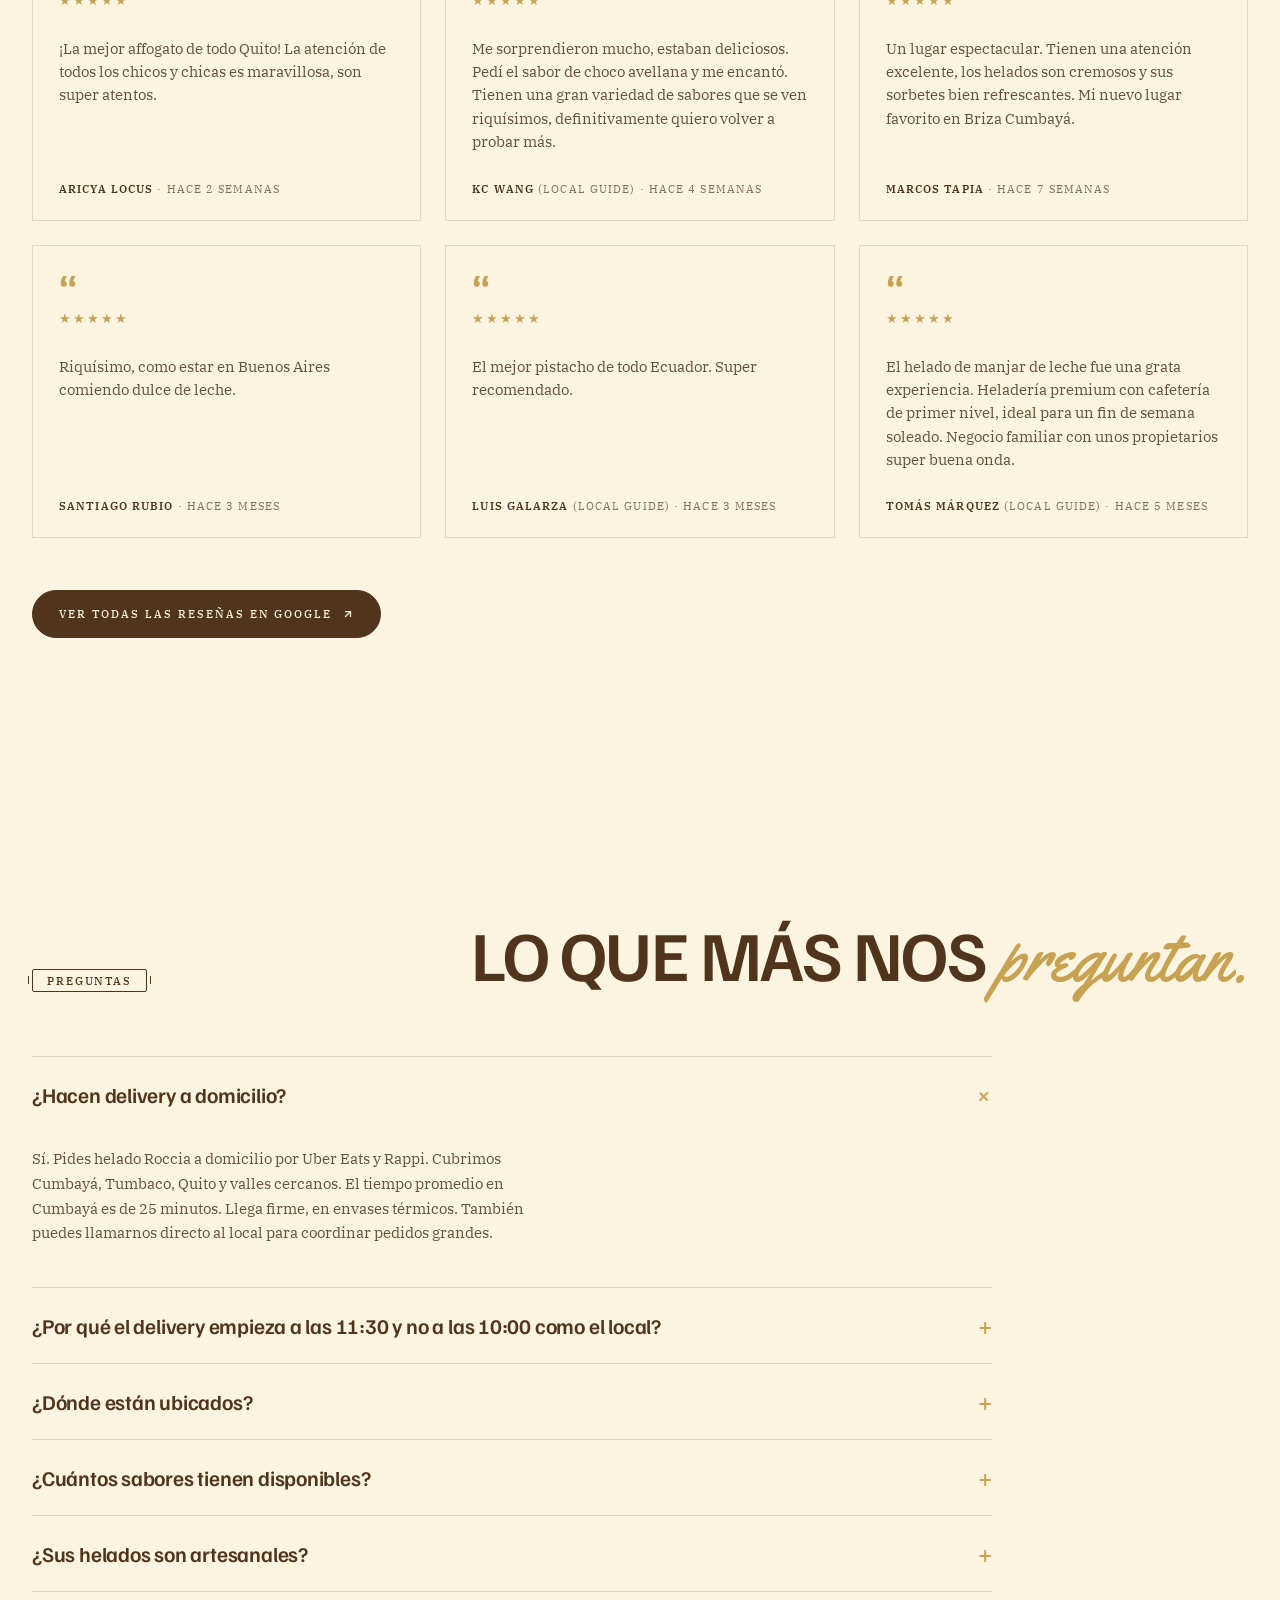
==== commit f749e64f: "Brownie con helado: foto en la tarjeta de creaciones Co-Authored-By: Claude Fable 5.2 <noreply@anthr" ====
--- a/index.html
+++ b/index.html
@@ -686,12 +686,6 @@
     letter-spacing: 0.16em; text-transform: uppercase; line-height: 1;
     color: var(--cafe-oscuro); background: var(--mostaza); border-radius: 2px;
   }
-  .creacion-mark {
-    position: absolute; top: 16%; left: 0; right: 0; text-align: center;
-    font-family: var(--script); font-size: clamp(64px, 7vw, 104px); line-height: 1;
-    color: var(--mostaza); opacity: 0.38; transform: rotate(-7deg);
-  }
-
   /* ── Paletas ─────────────────────────────────────────── */
   .paletas-section { background: var(--cafe-oscuro); color: var(--crema); overflow: hidden; }
   .paletas-section .seal { color: var(--crema); border-color: rgba(250,244,224,0.5); }
@@ -1604,11 +1598,12 @@
           <div class="creacion-price">$5.40</div>
         </div>
       </a>
-      <a href="#menu" class="creacion-card no-photo">
-        <div class="creacion-mark" aria-hidden="true">Brownie</div>
+      <a href="#menu" class="creacion-card">
+        <img src="assets/img/creations/brownie.webp" alt="Brownie con helado Roccia — brownie con una bola de gelato y sirope de dulce de leche" width="1122" height="1402" loading="lazy" />
+        <div class="veil" aria-hidden="true"></div>
         <div class="creacion-meta">
           <div class="creacion-name">Brownie con helado</div>
-          <div class="creacion-desc">Brownie con gelato artesanal.</div>
+          <div class="creacion-desc">Brownie con gelato y sirope de dulce de leche.</div>
           <div class="creacion-price">$5.50</div>
         </div>
       </a>
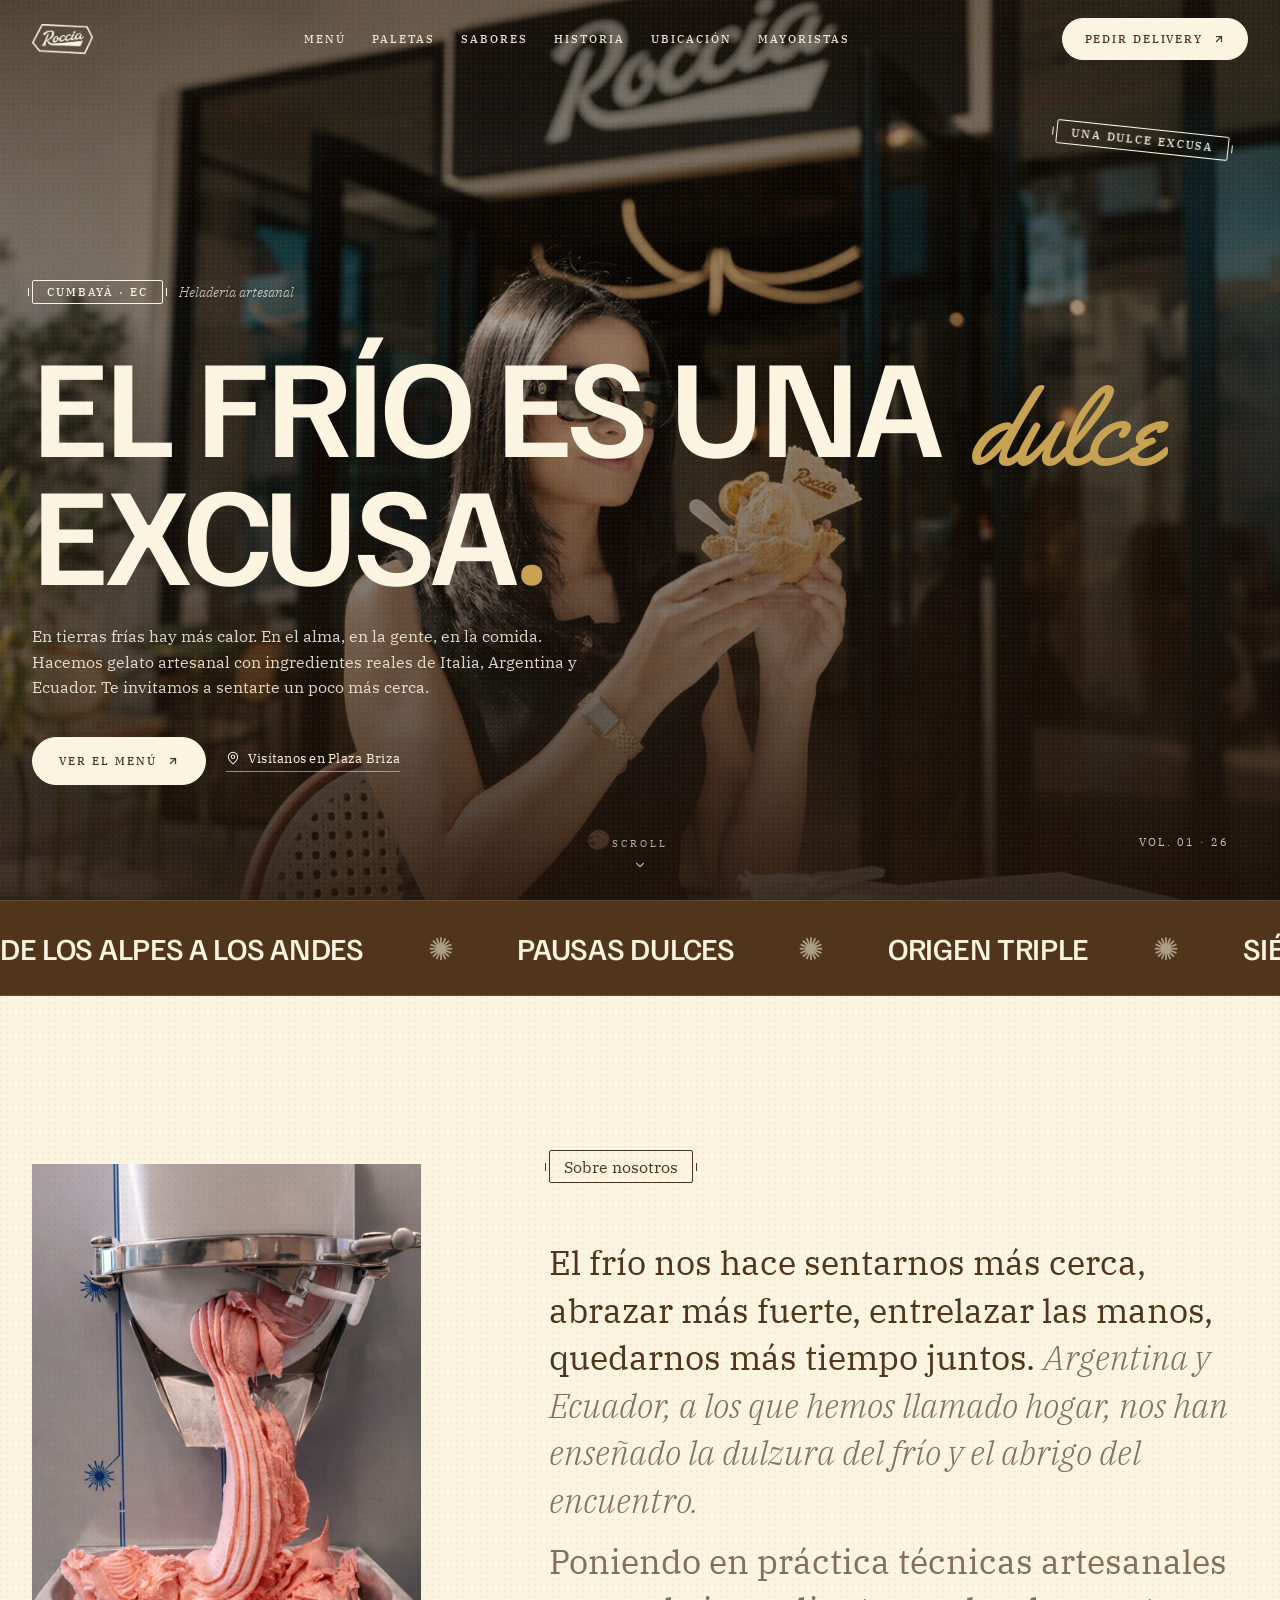
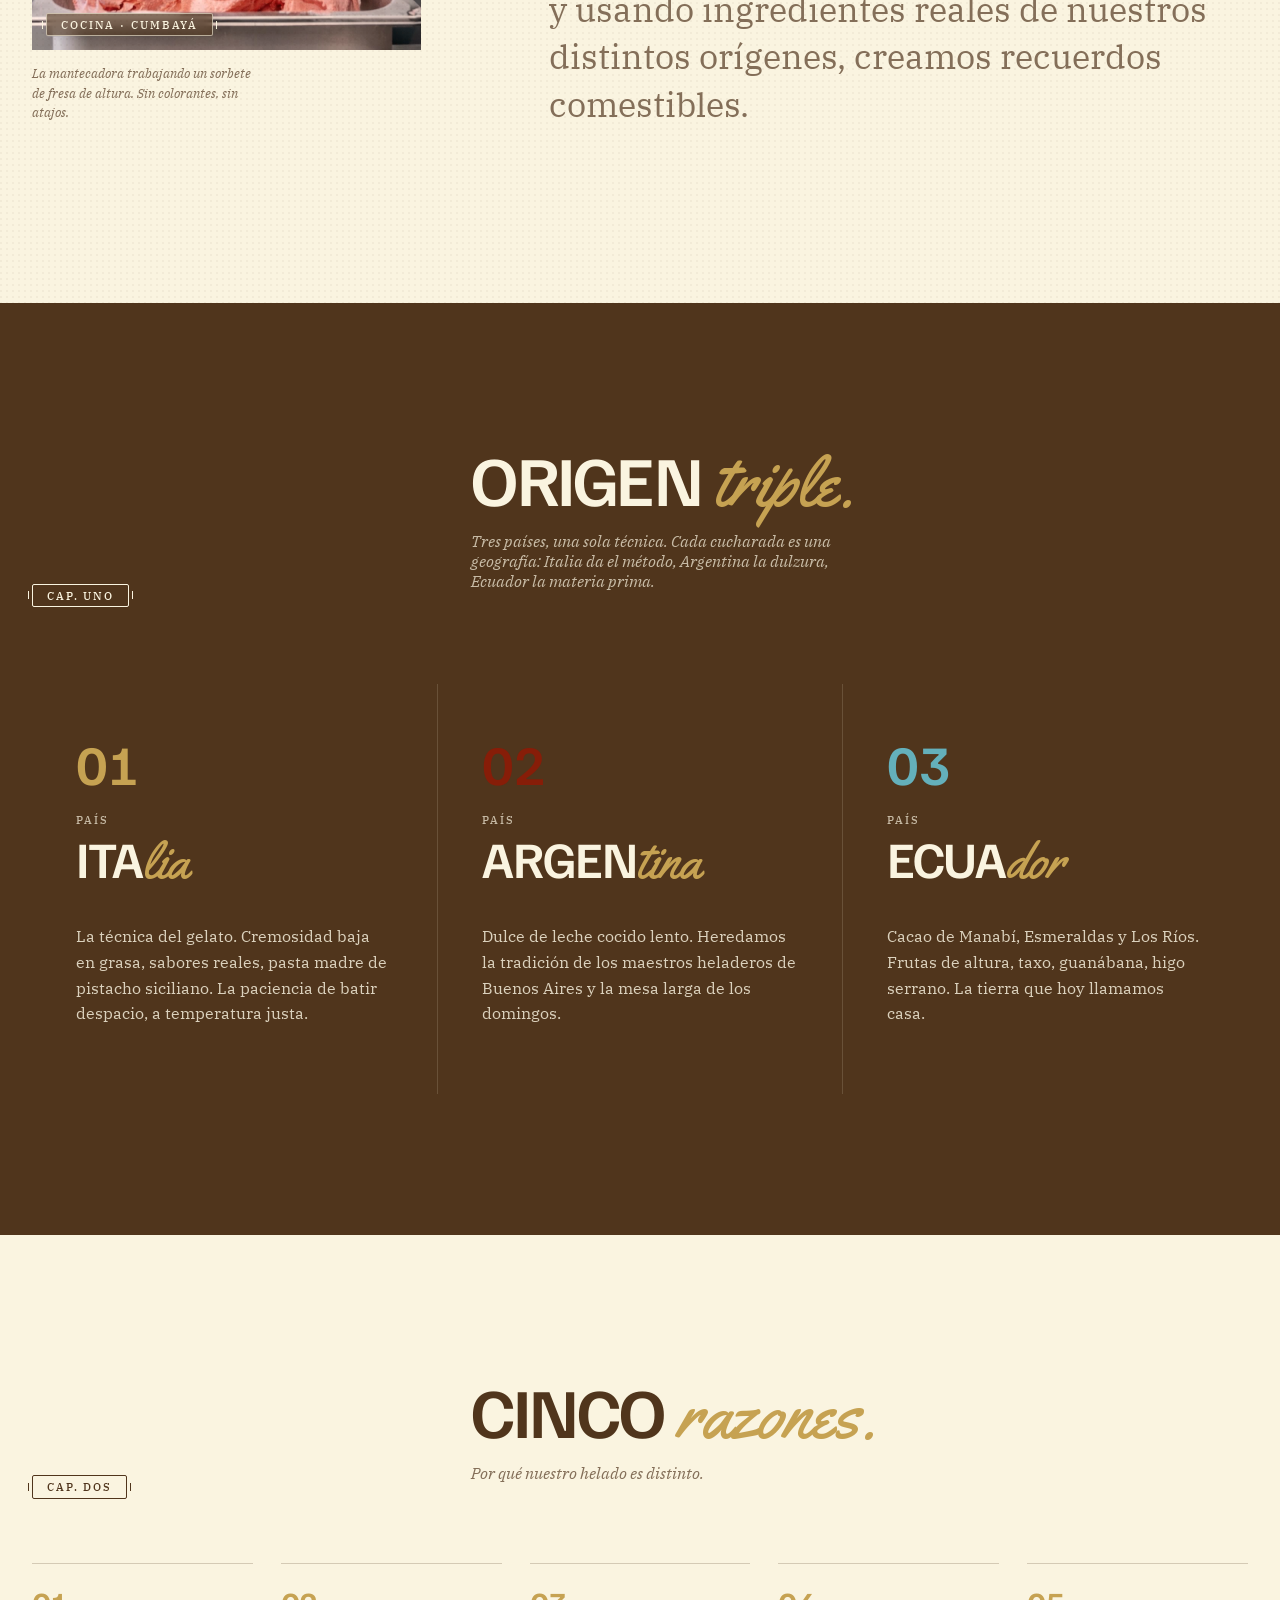
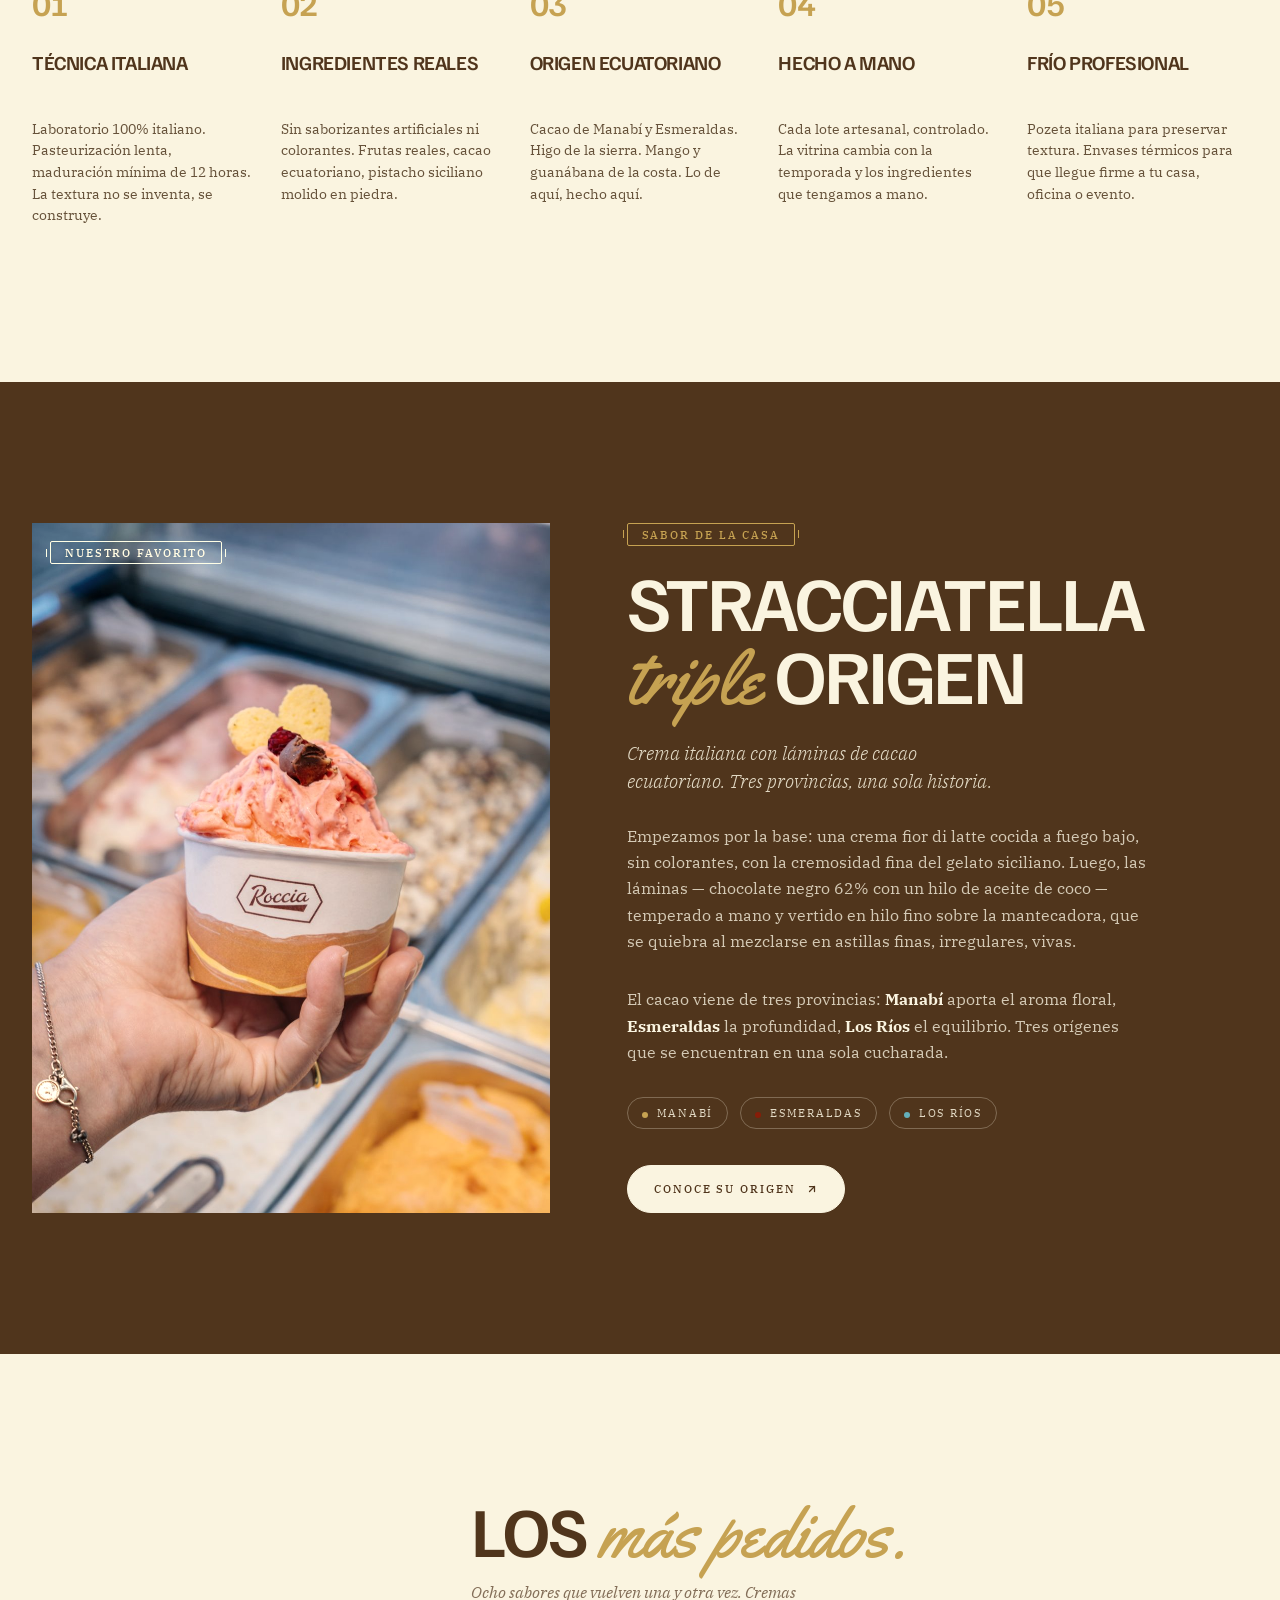
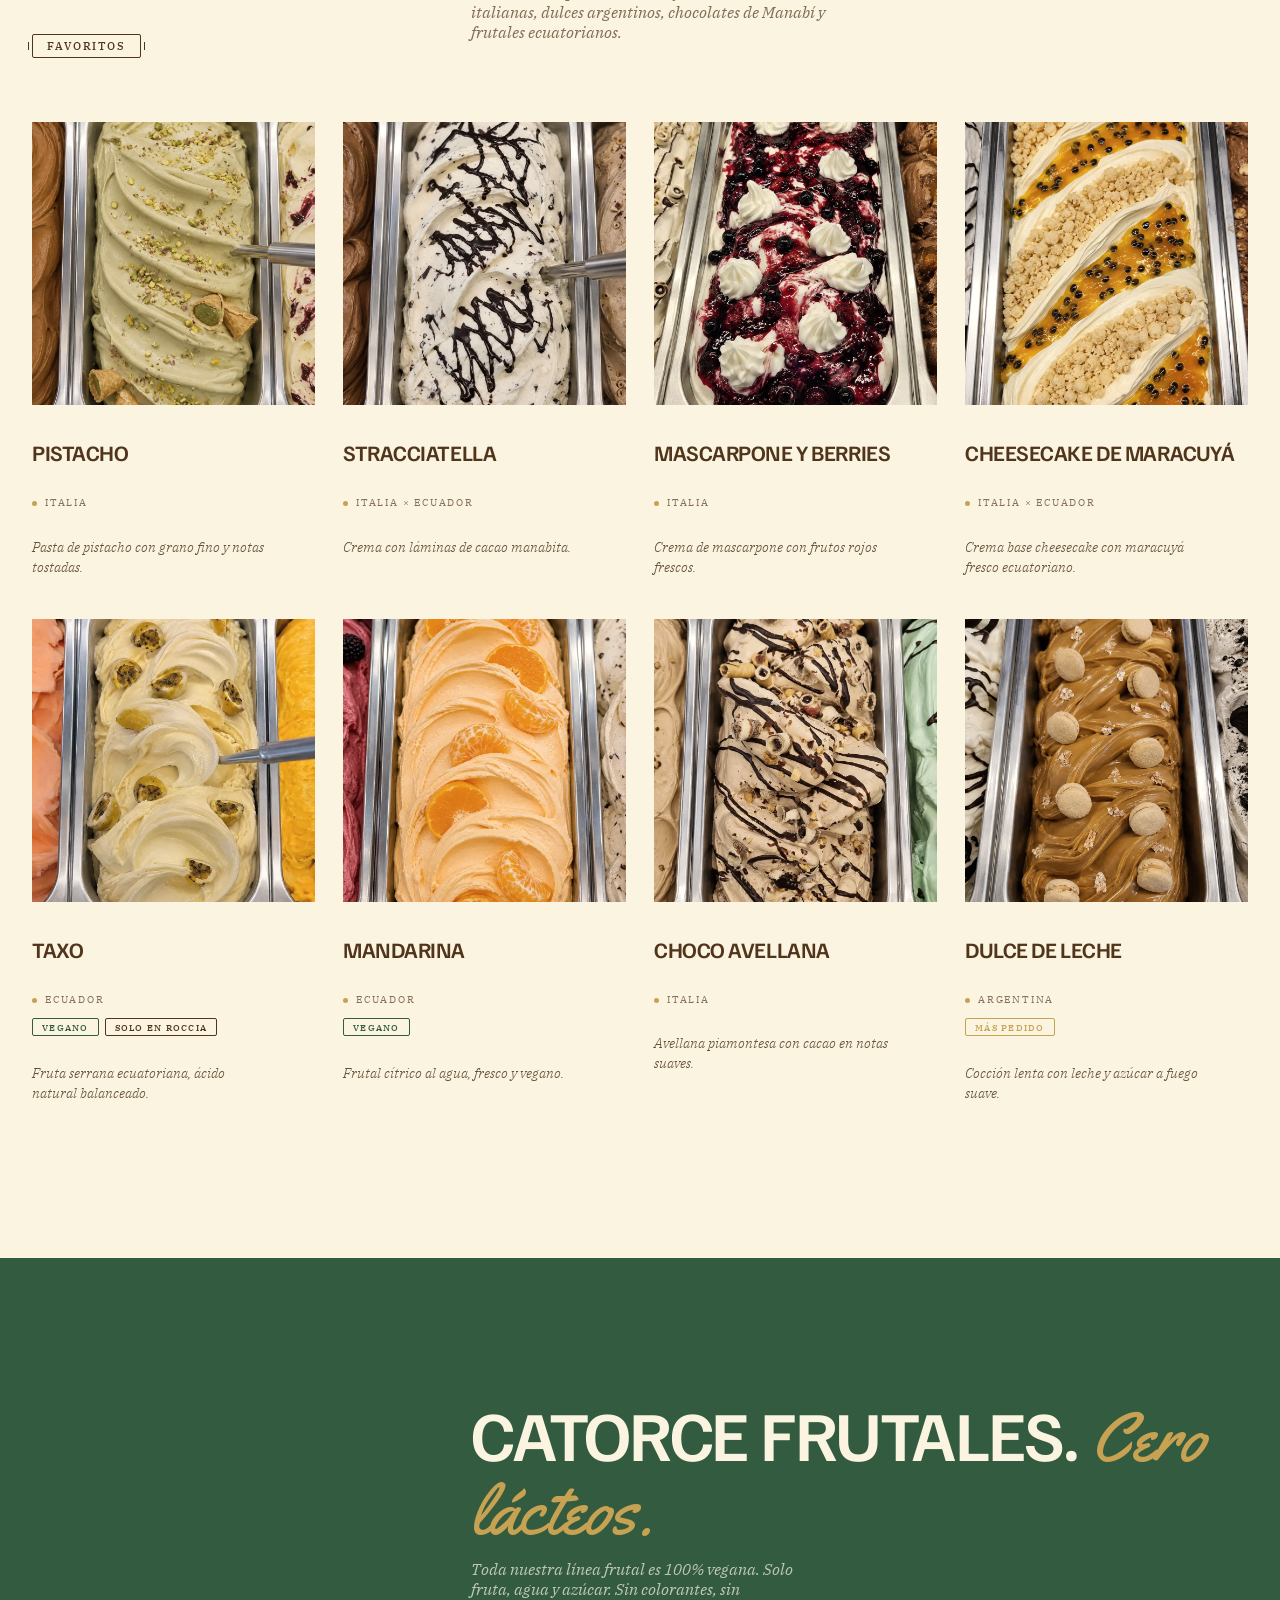
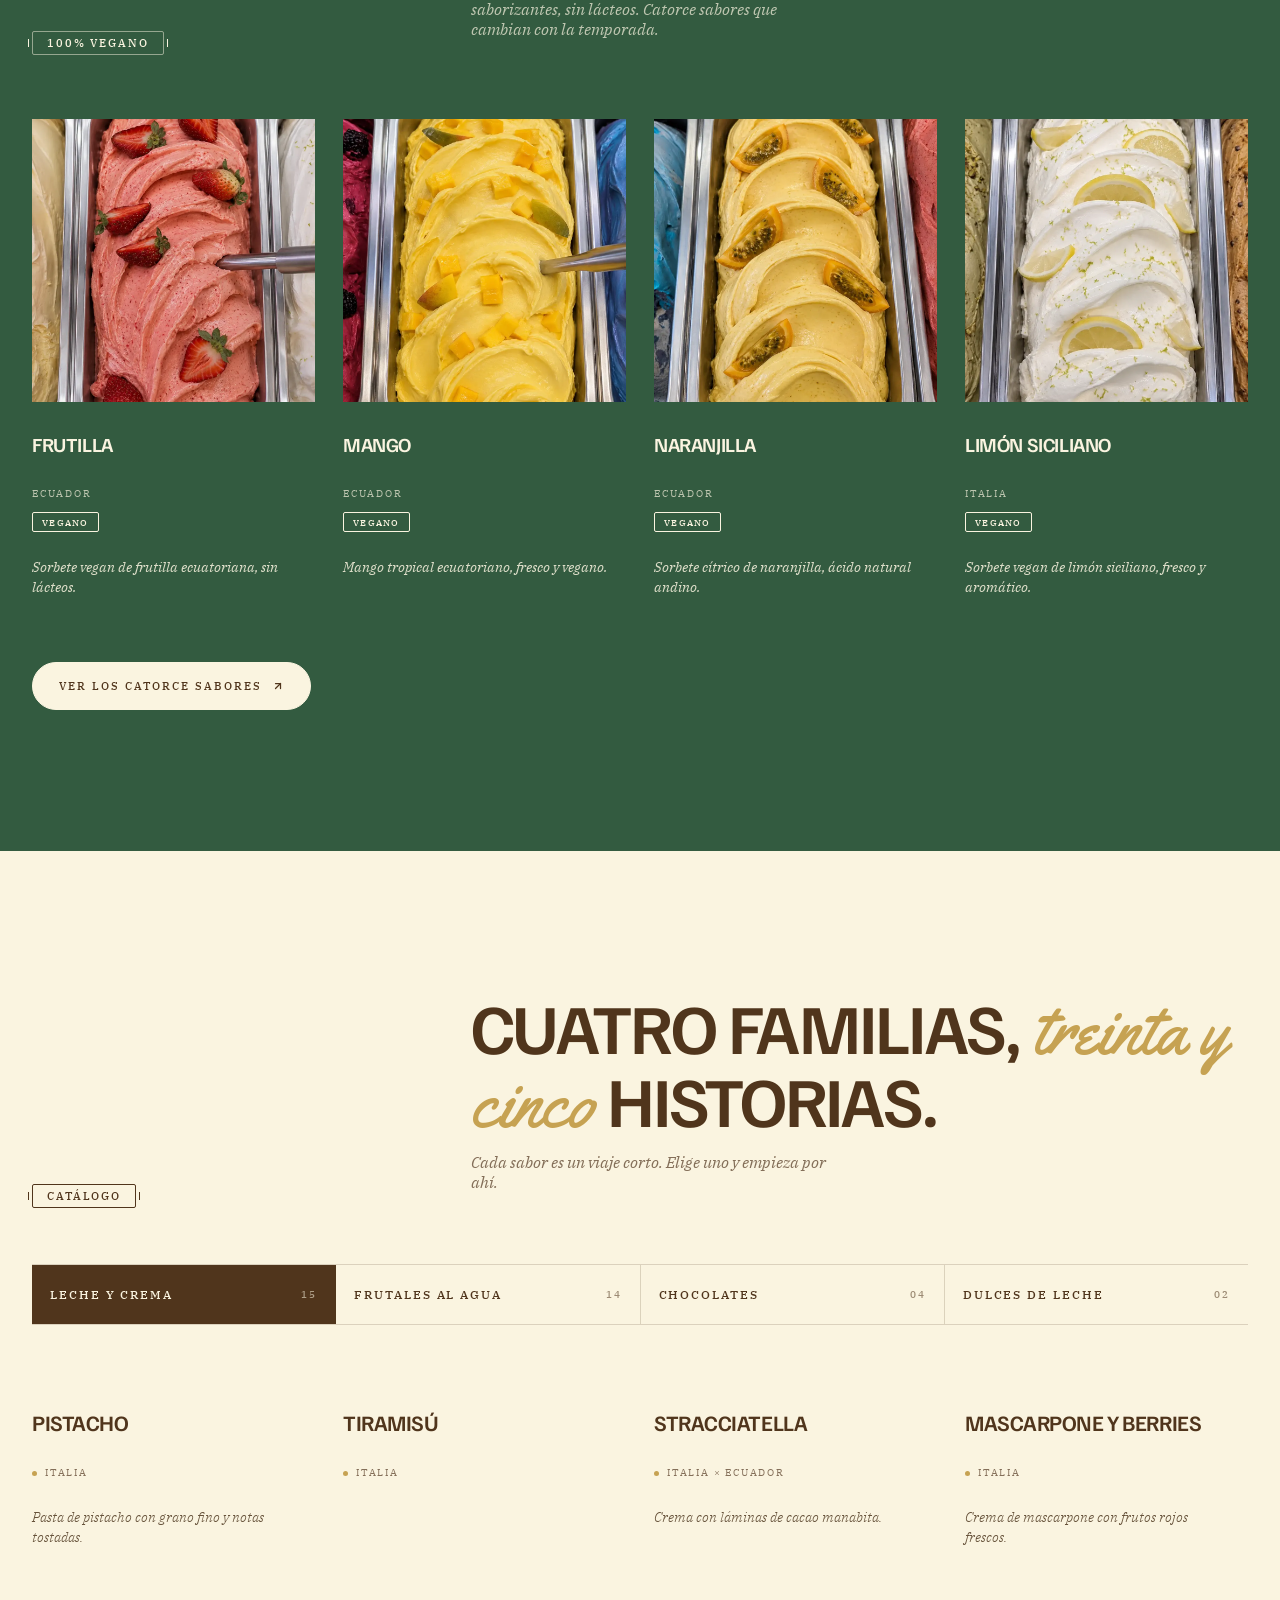
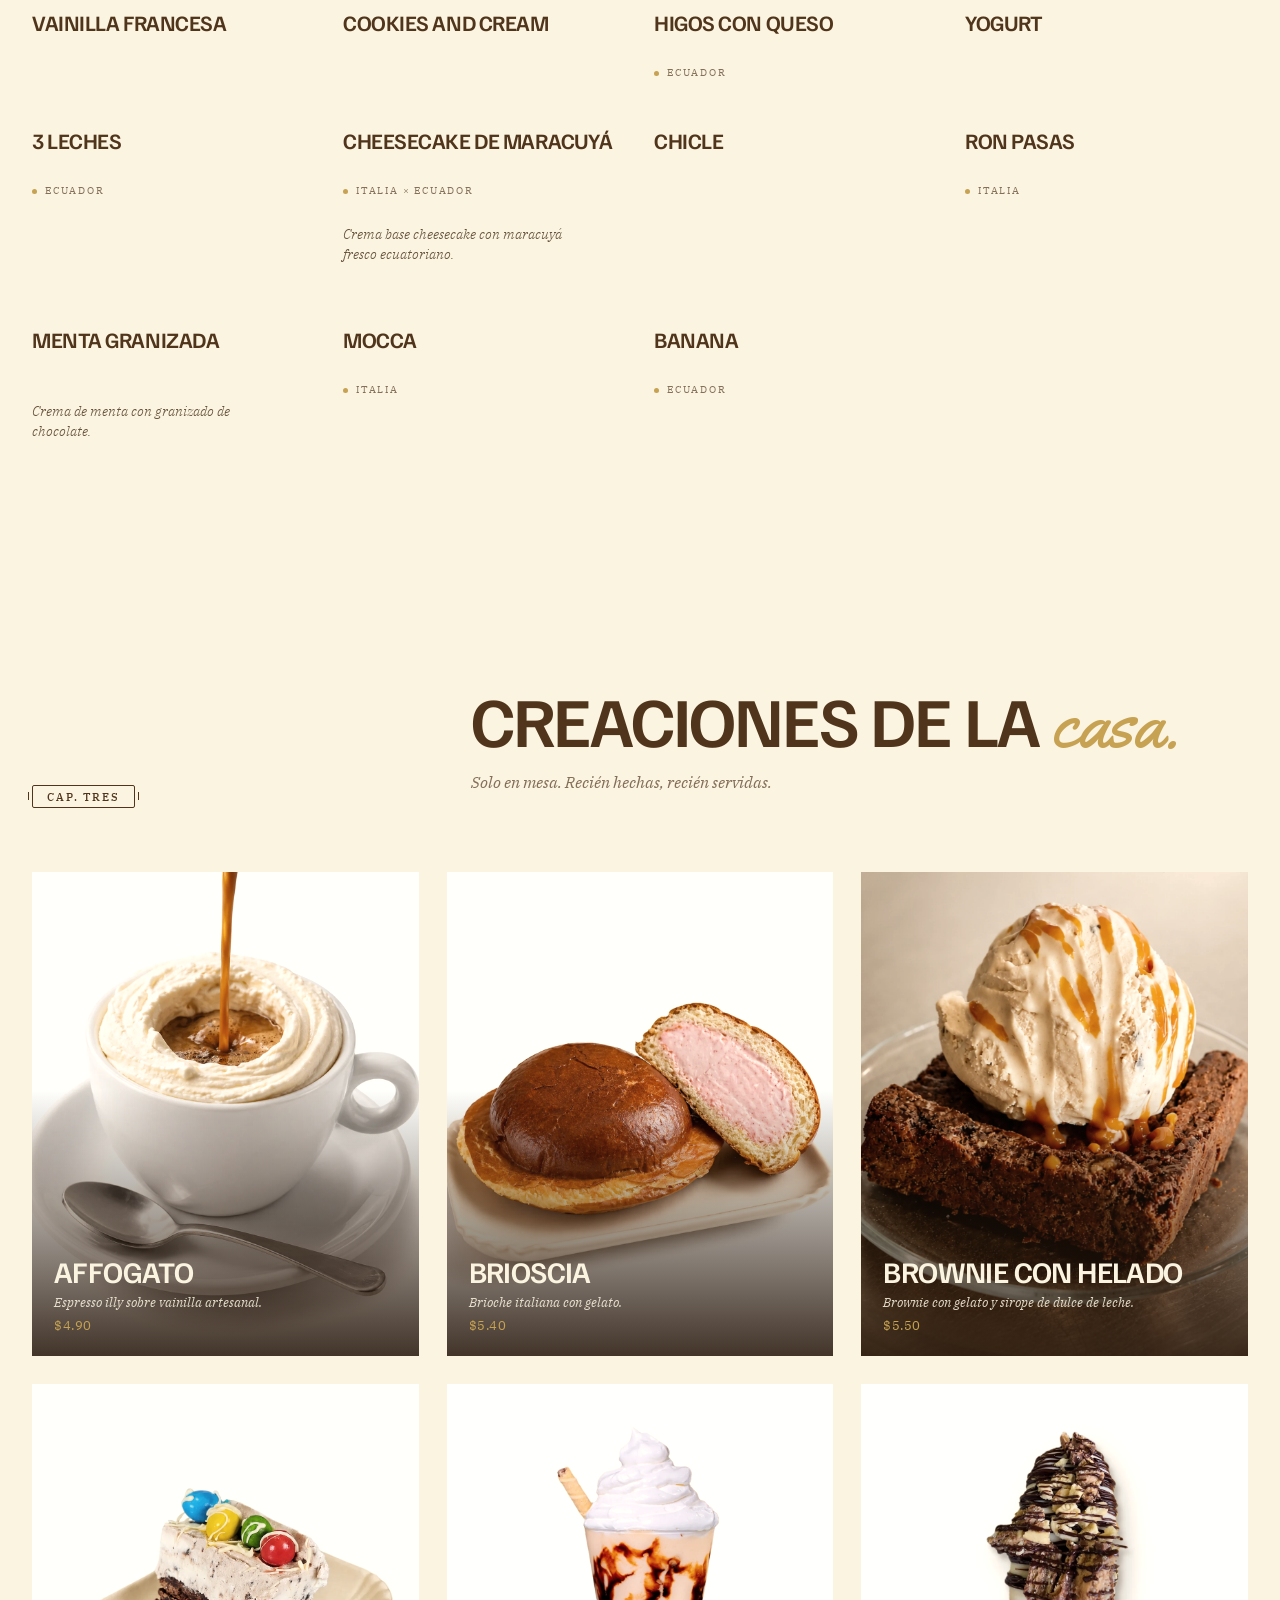
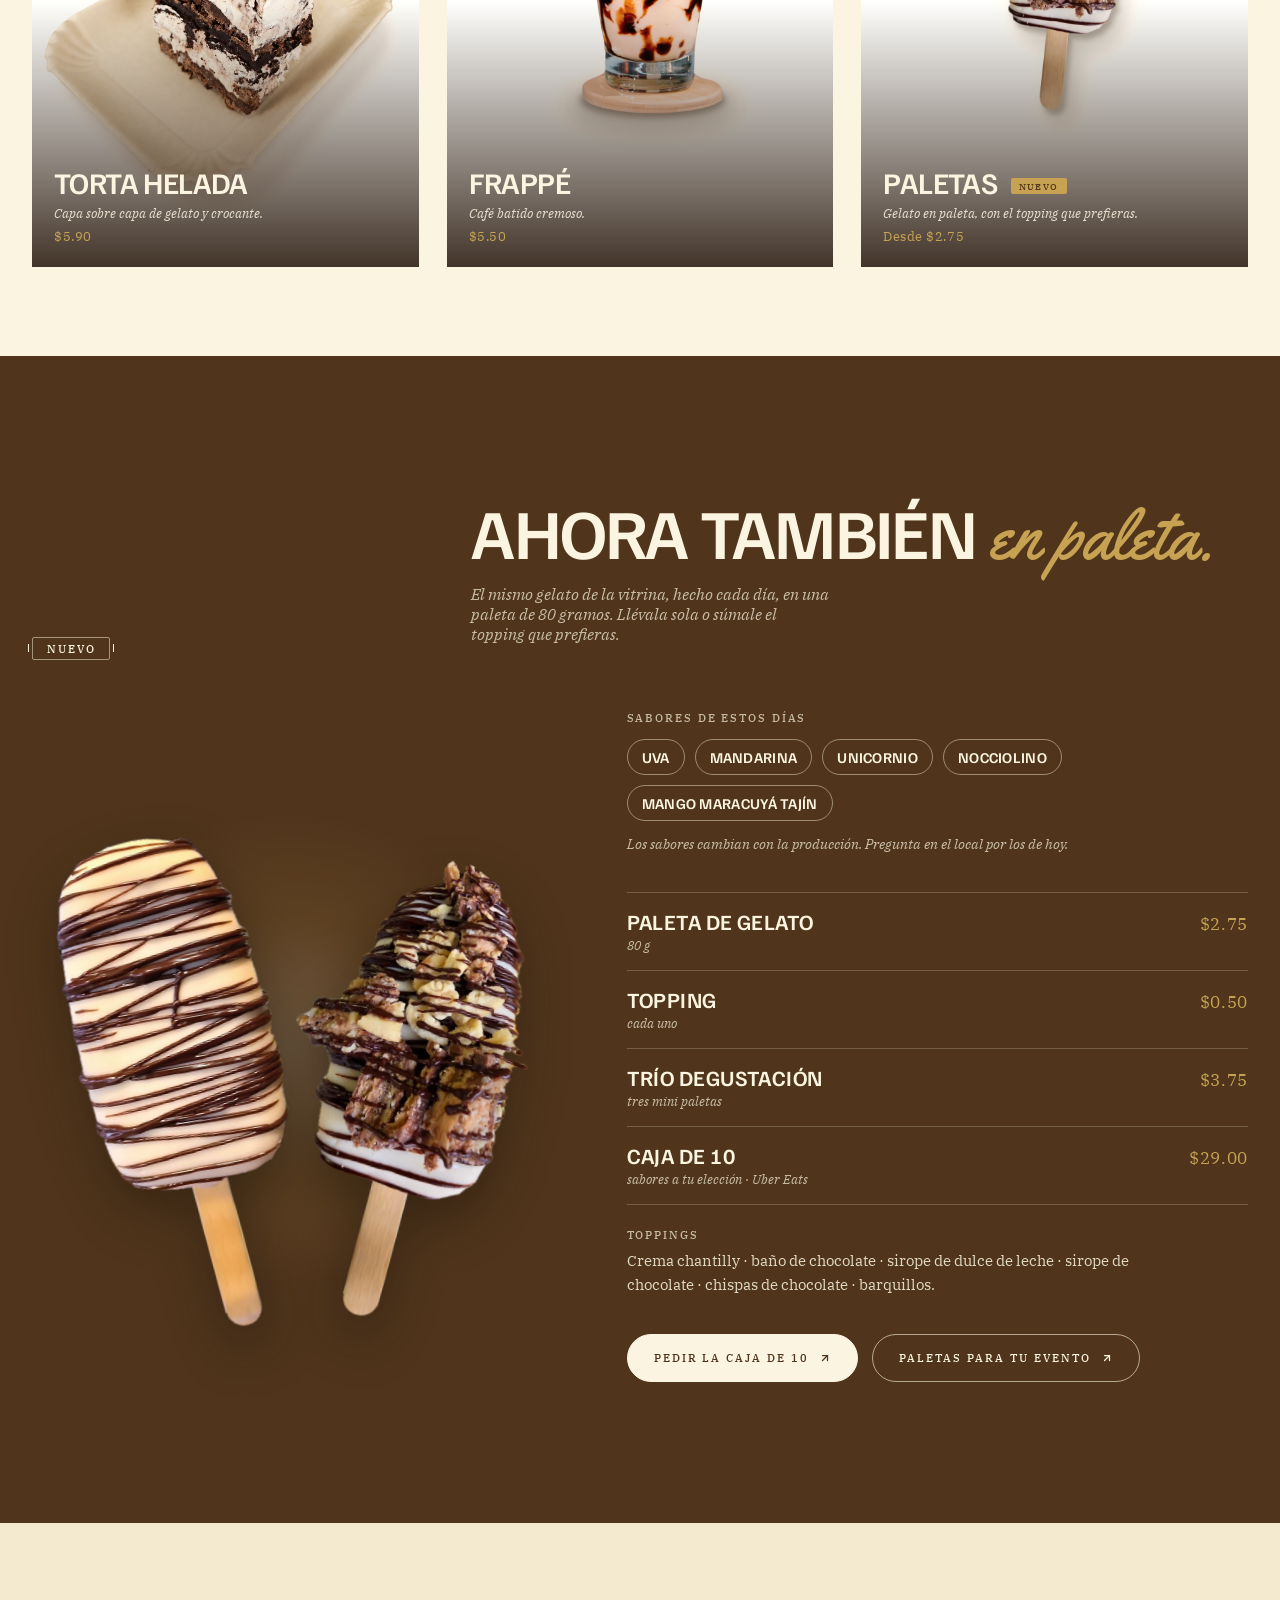
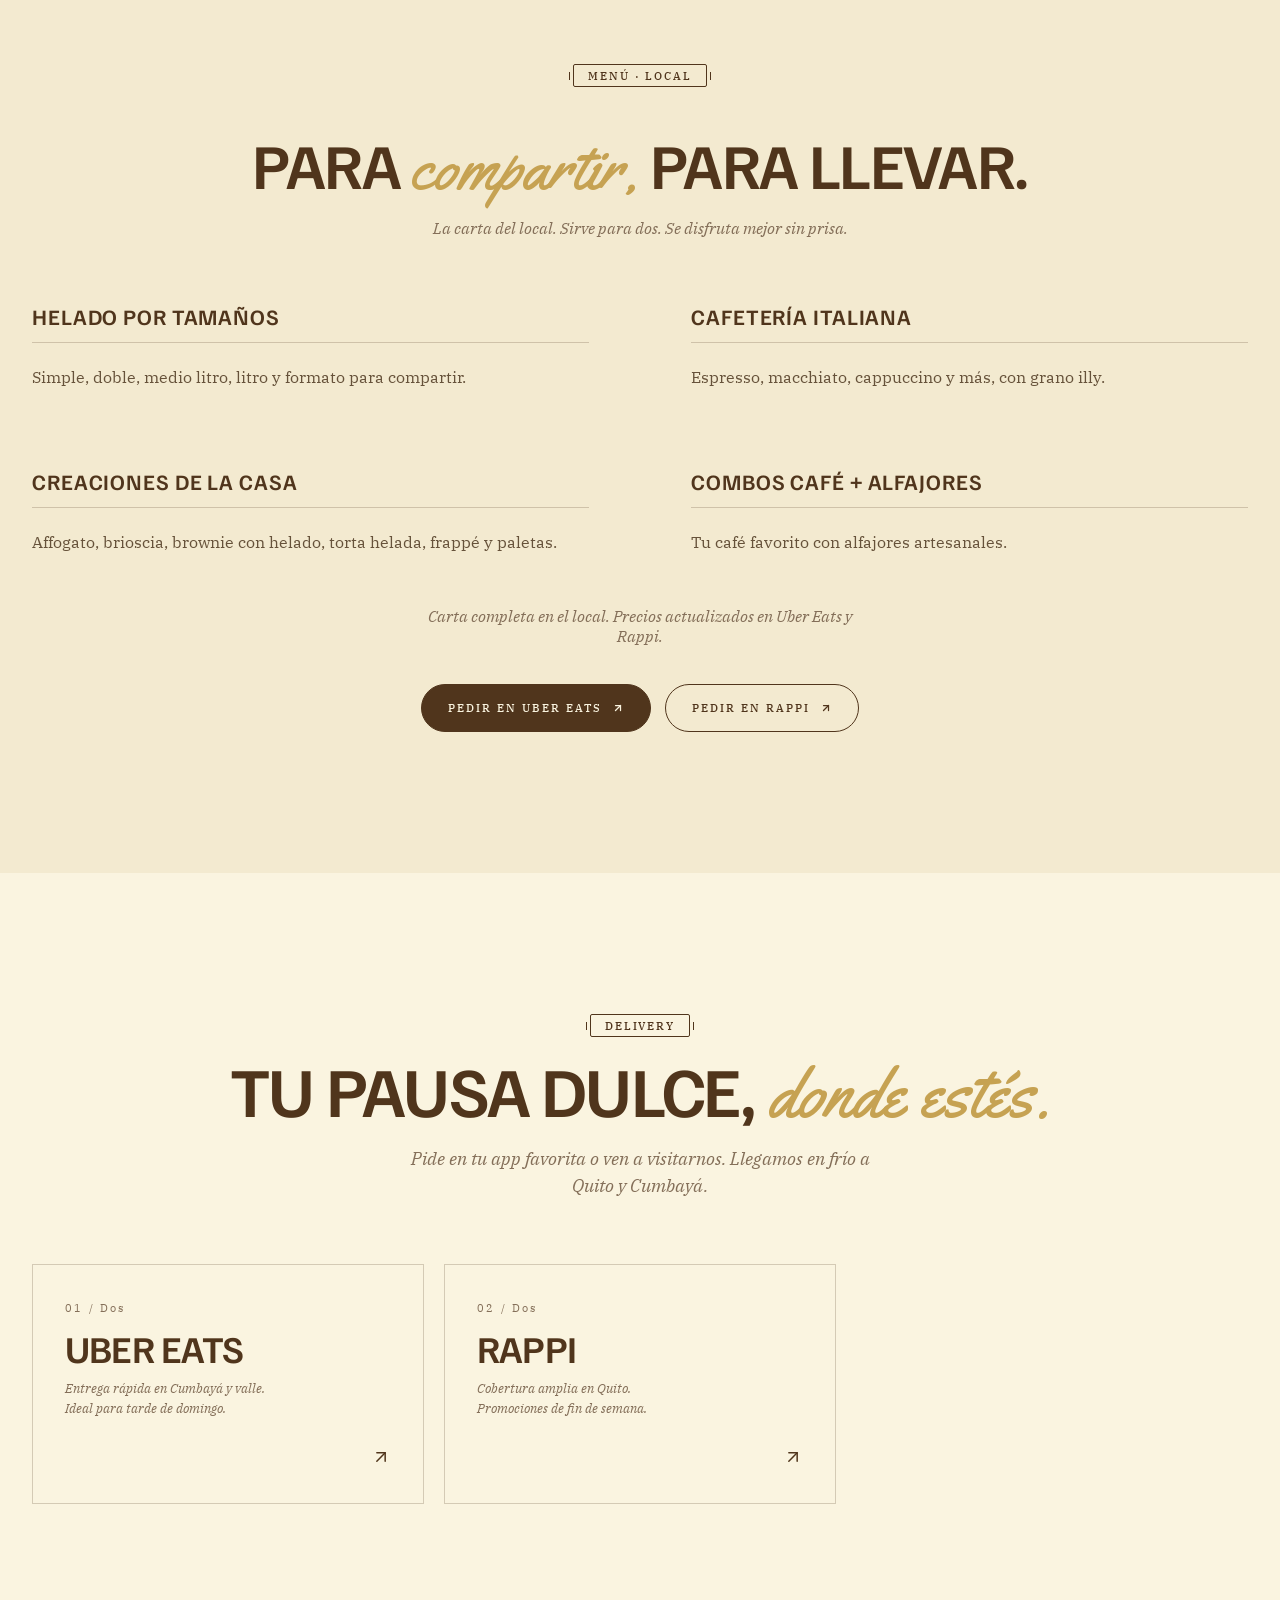
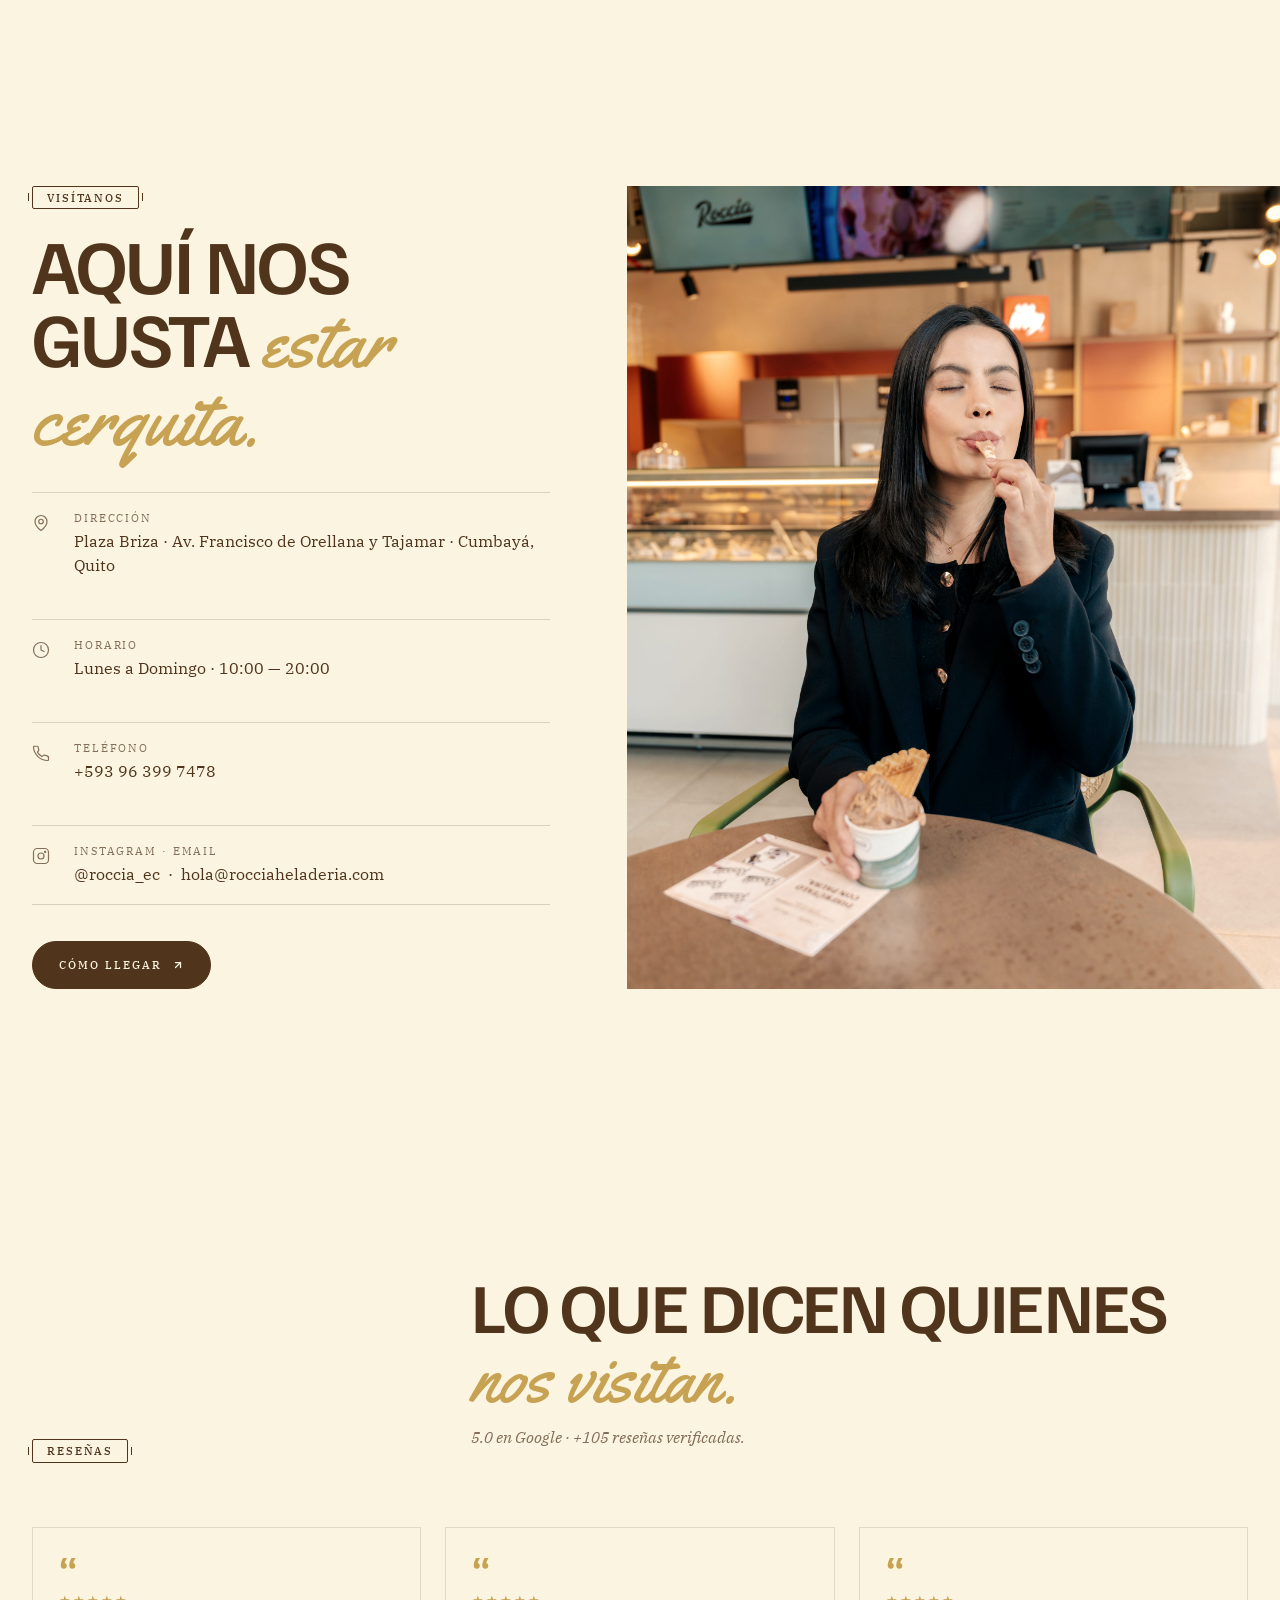
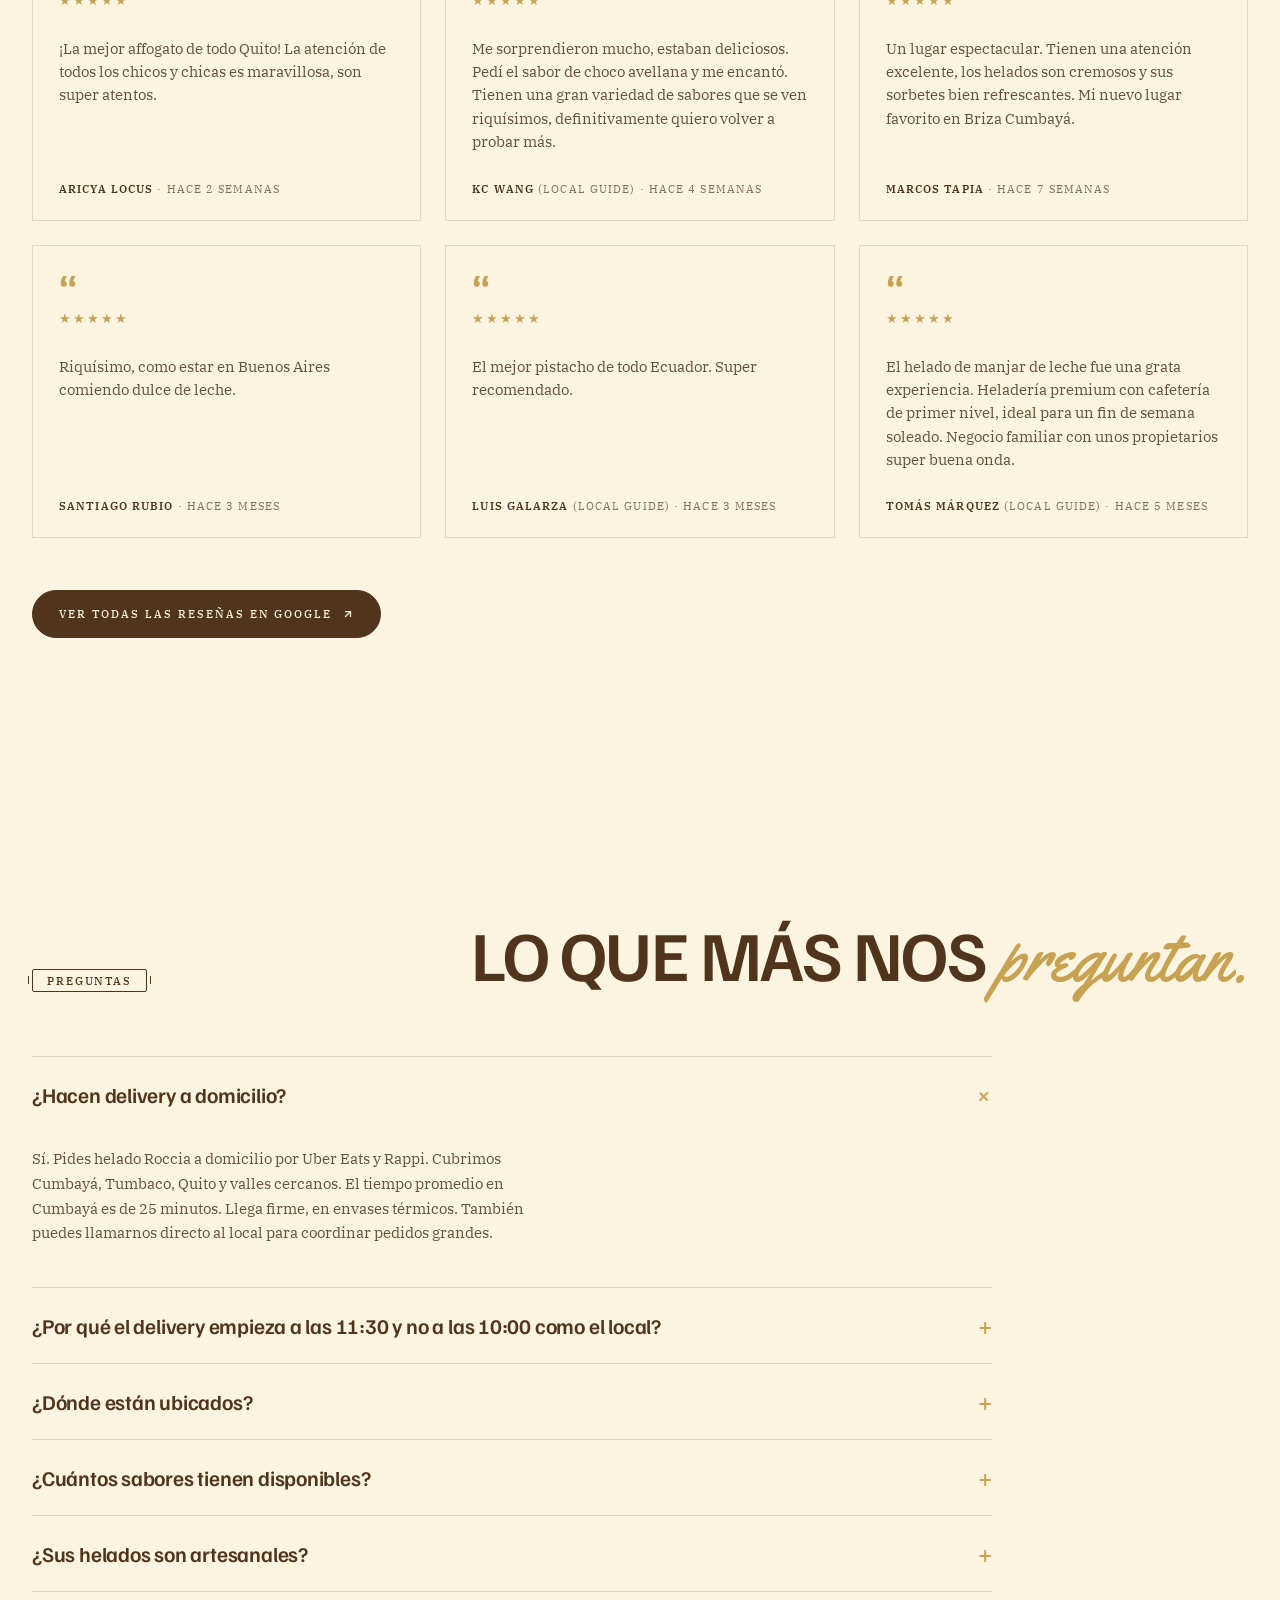
==== commit afd59846: "Brownie con helado: foto en mayor calidad Co-Authored-By: Claude Fable 5.2 <noreply@anthropic.com> C" ====
--- a/index.html
+++ b/index.html
@@ -1599,7 +1599,7 @@
         </div>
       </a>
       <a href="#menu" class="creacion-card">
-        <img src="assets/img/creations/brownie.webp" alt="Brownie con helado Roccia — brownie con una bola de gelato y sirope de dulce de leche" width="1122" height="1402" loading="lazy" />
+        <img src="assets/img/creations/brownie-v2.webp" alt="Brownie con helado Roccia — brownie con una bola de gelato y sirope de dulce de leche" width="1122" height="1402" loading="lazy" />
         <div class="veil" aria-hidden="true"></div>
         <div class="creacion-meta">
           <div class="creacion-name">Brownie con helado</div>
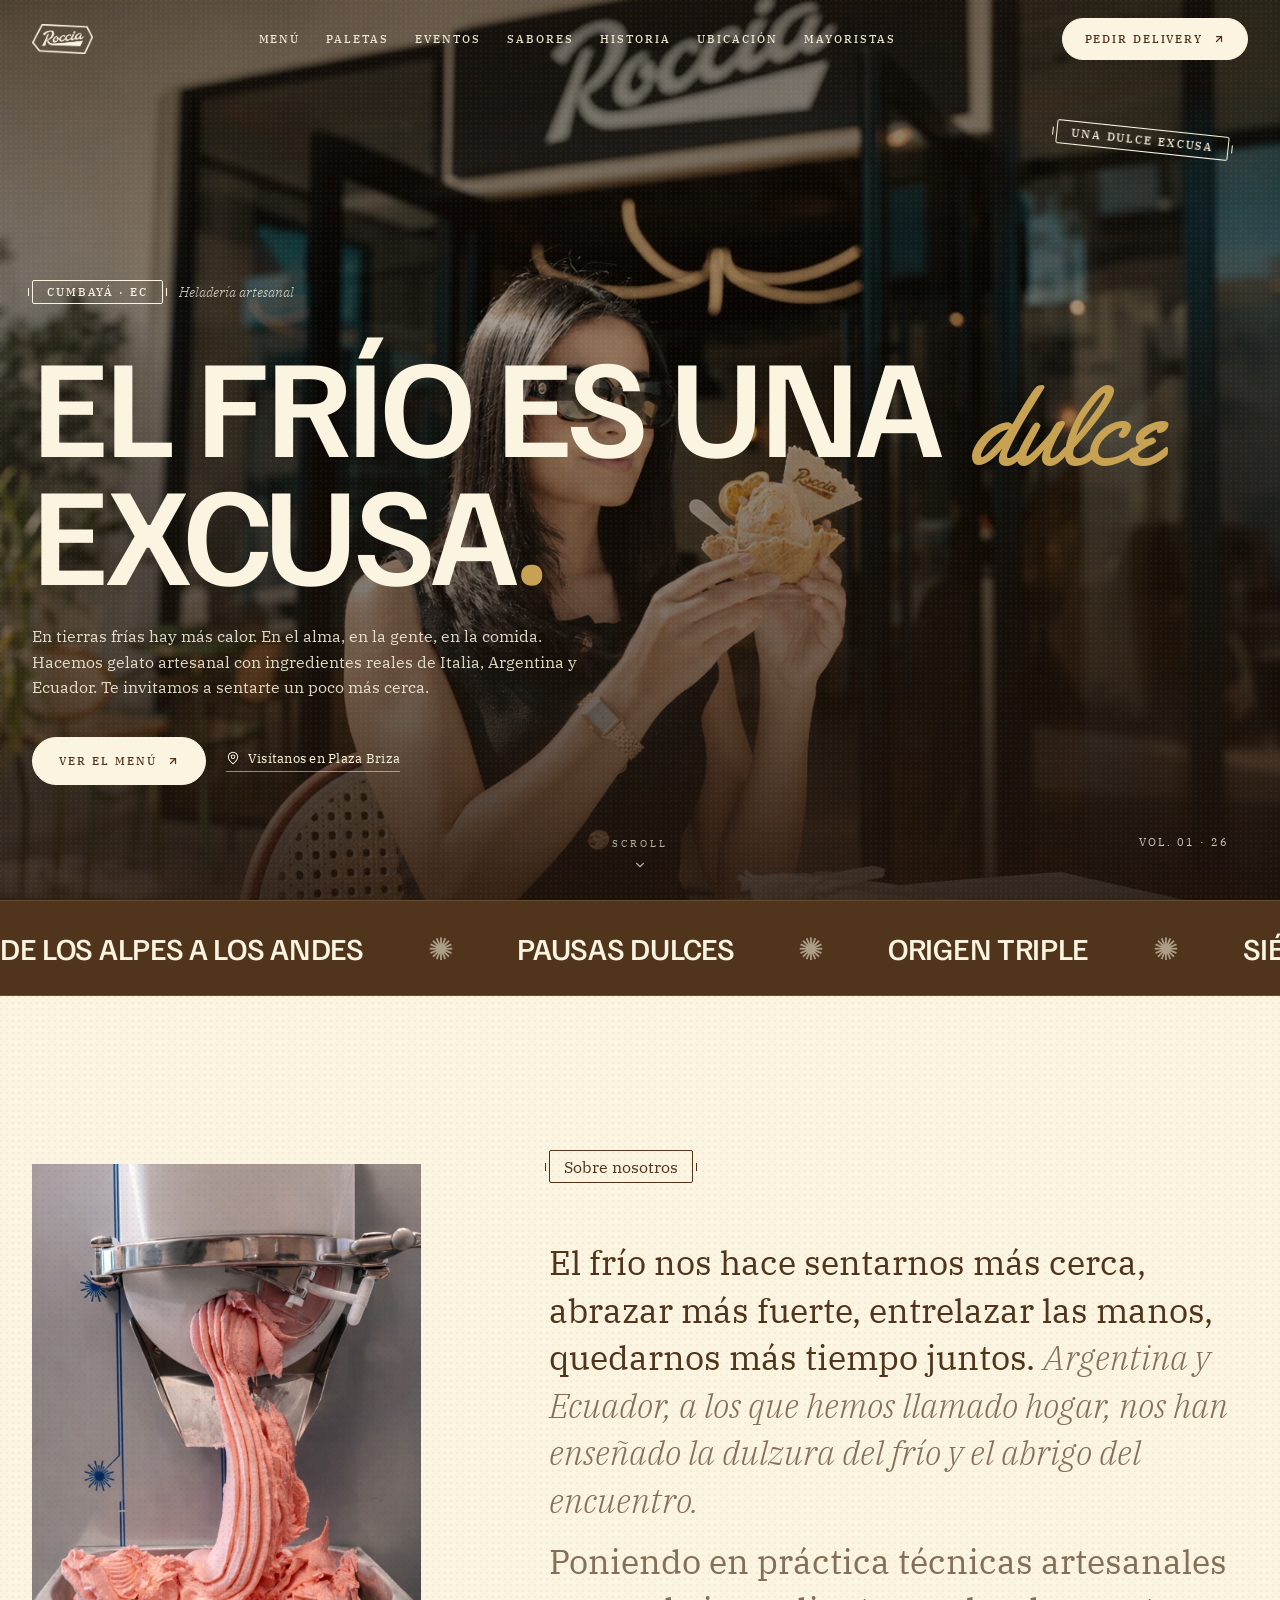
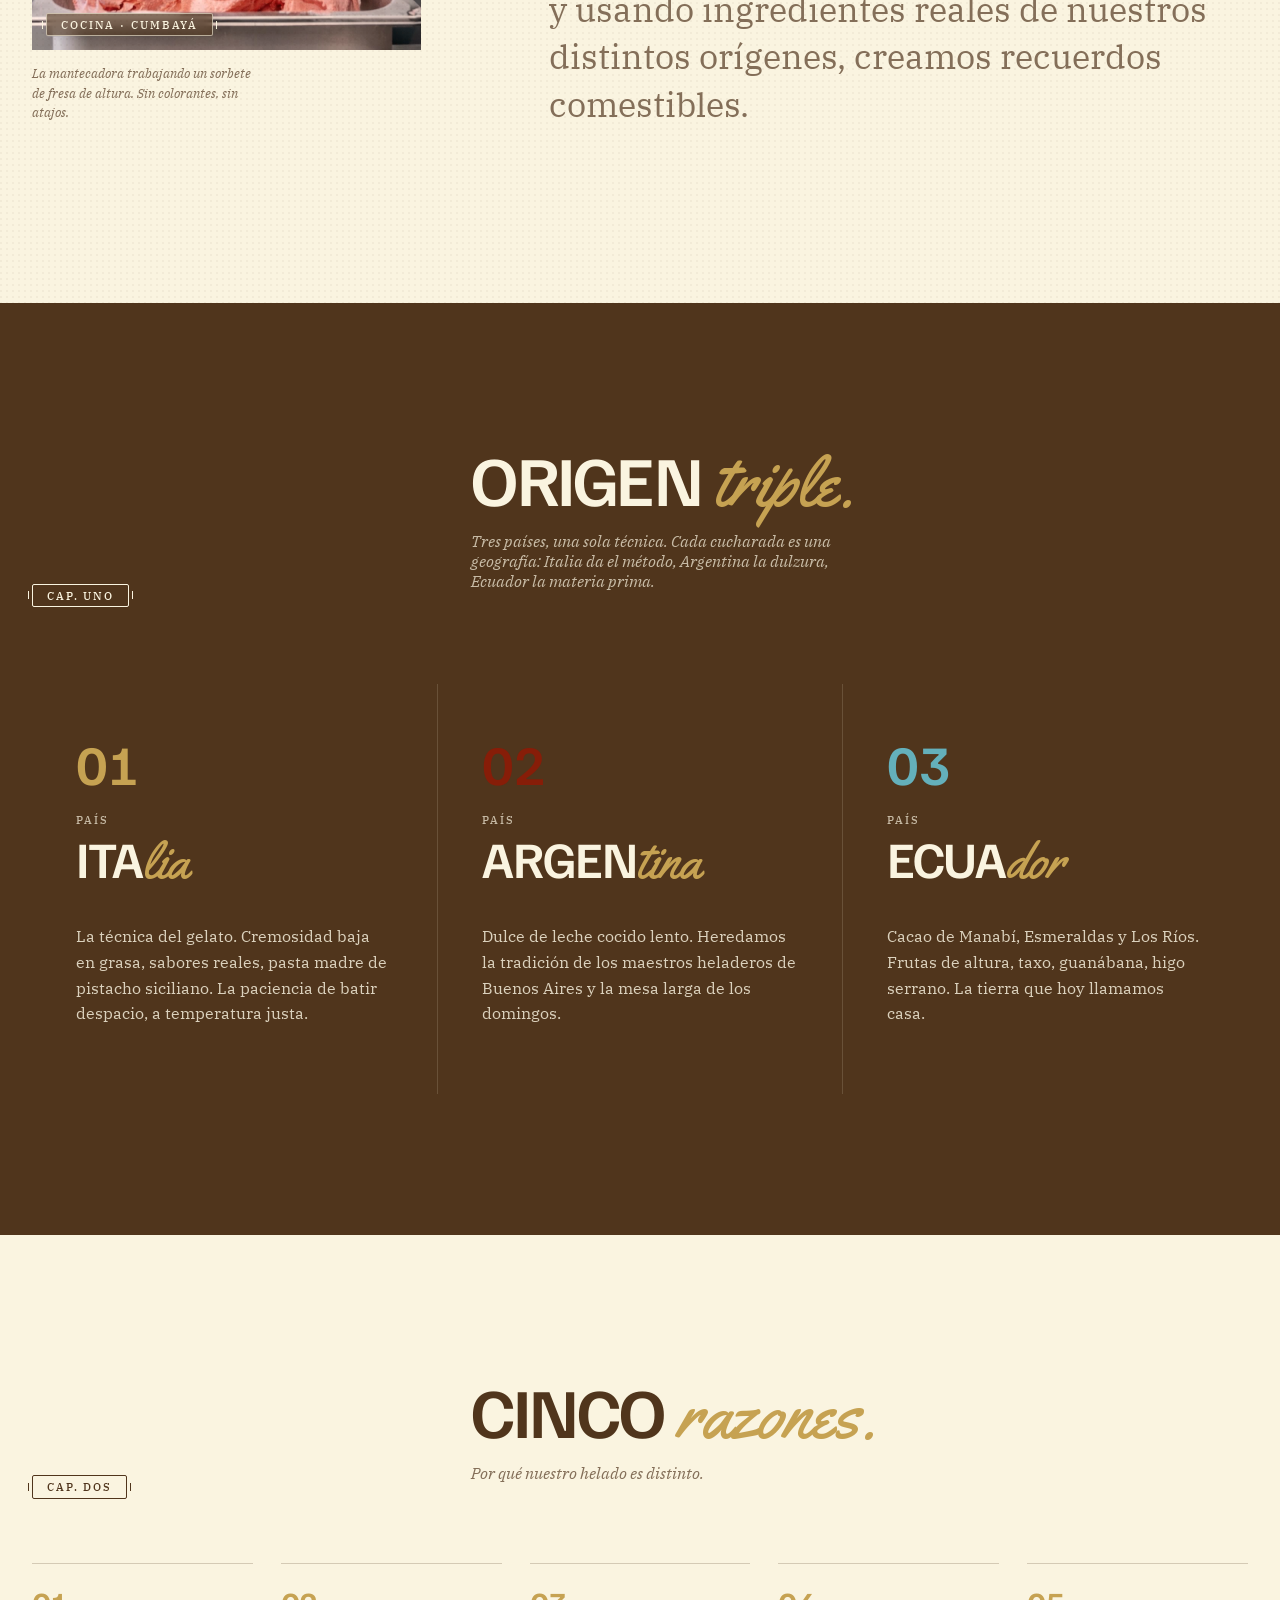
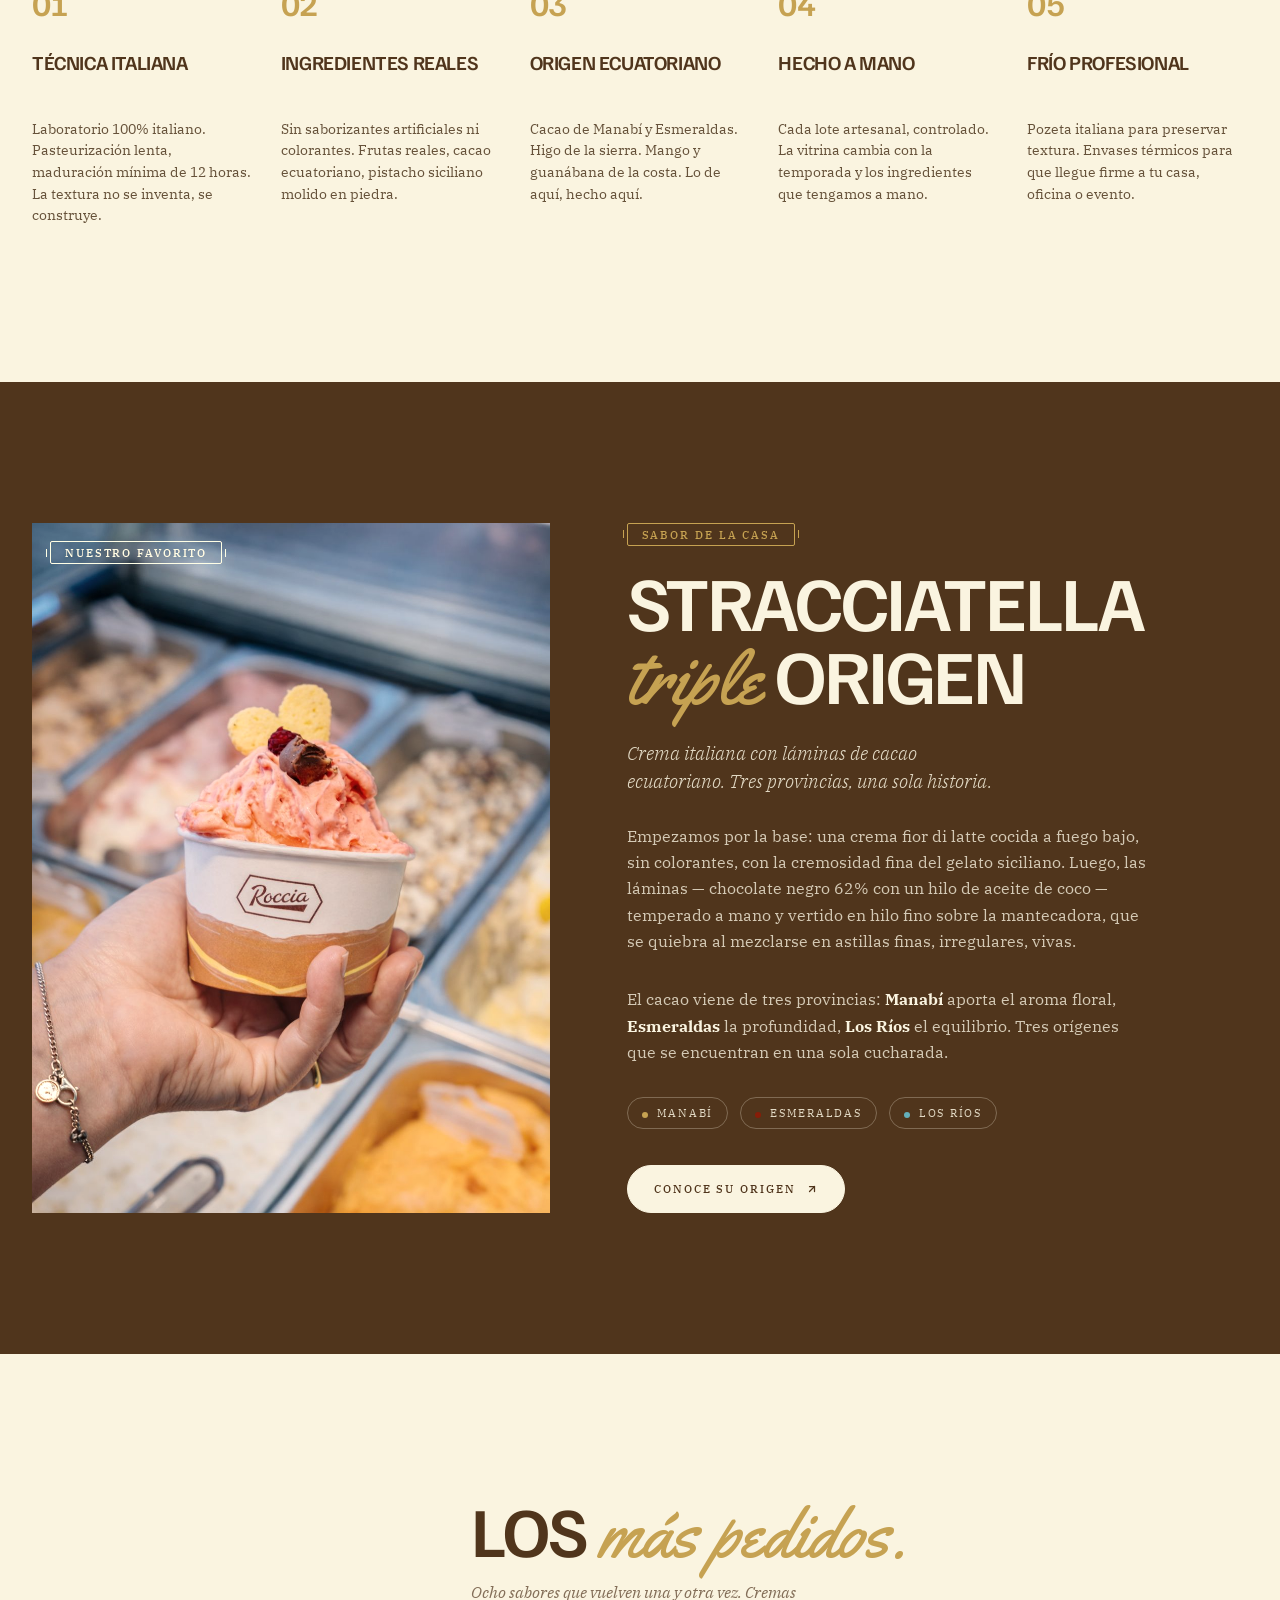
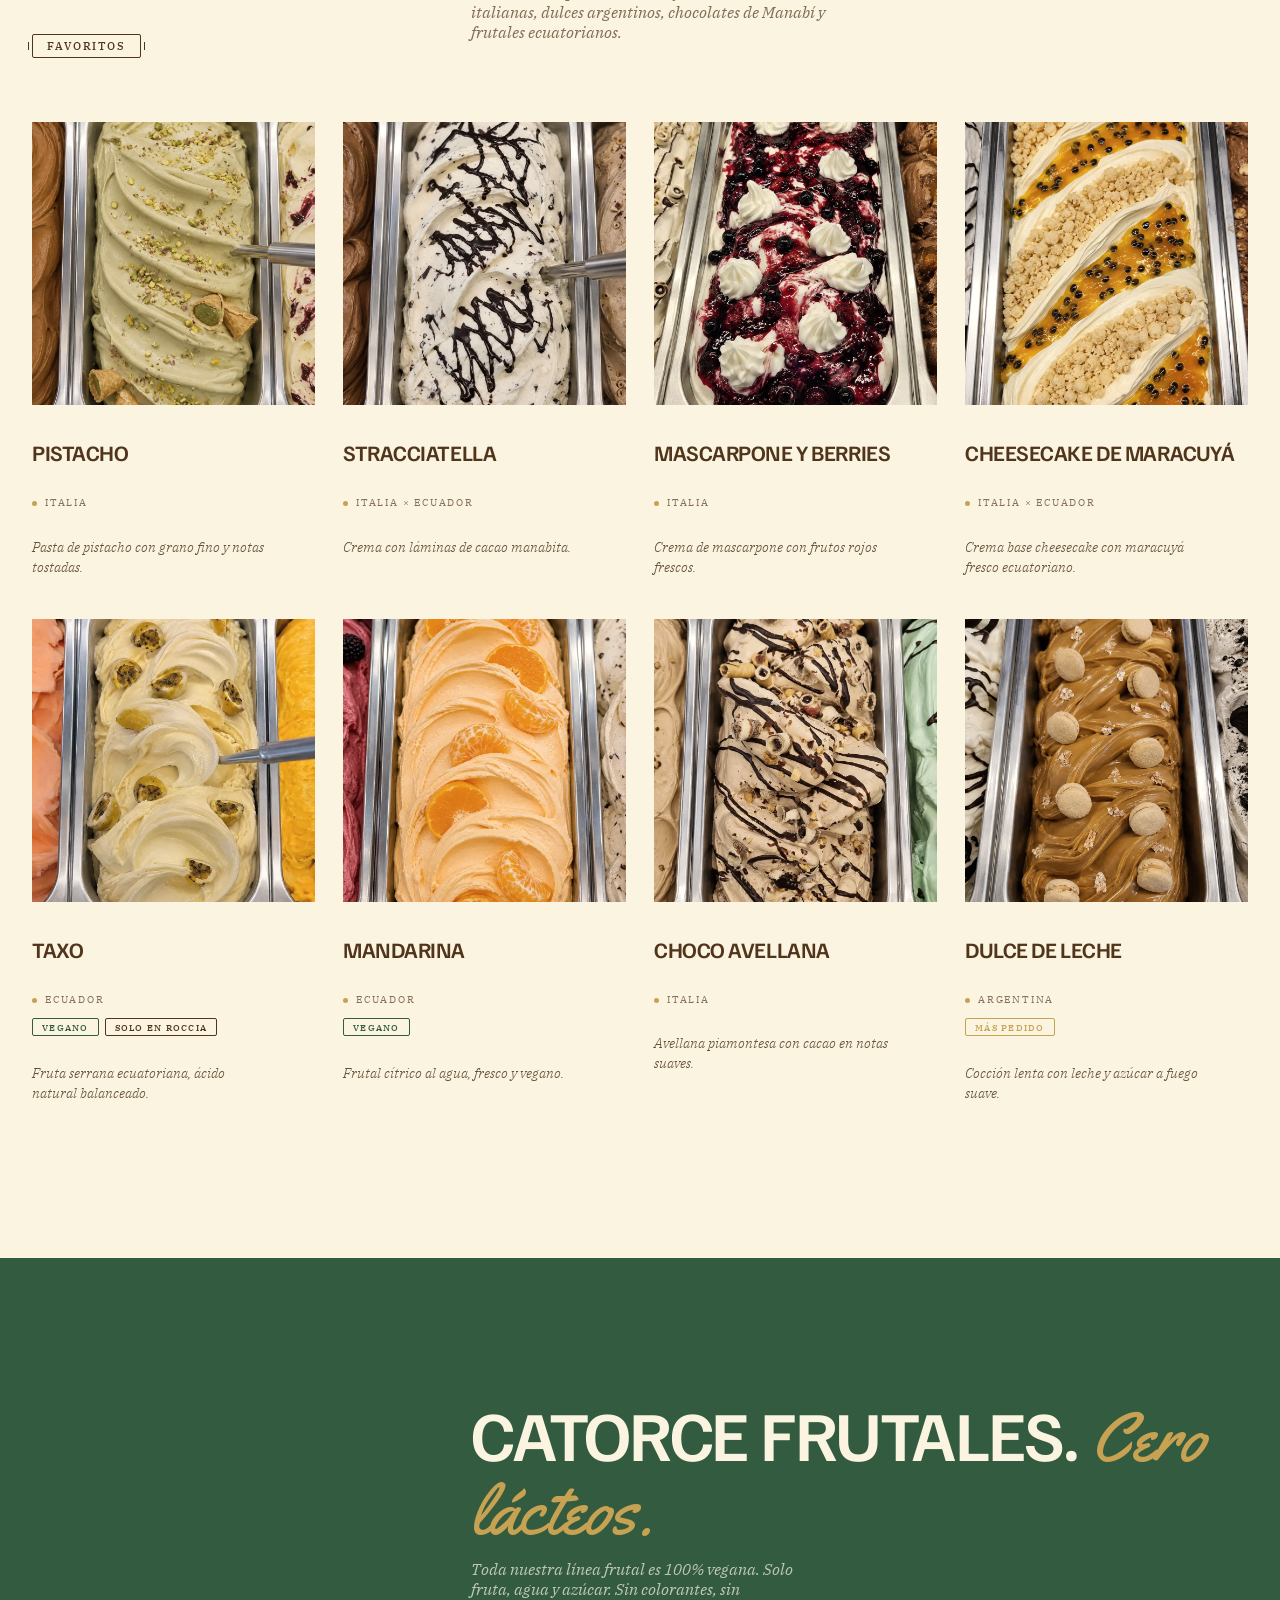
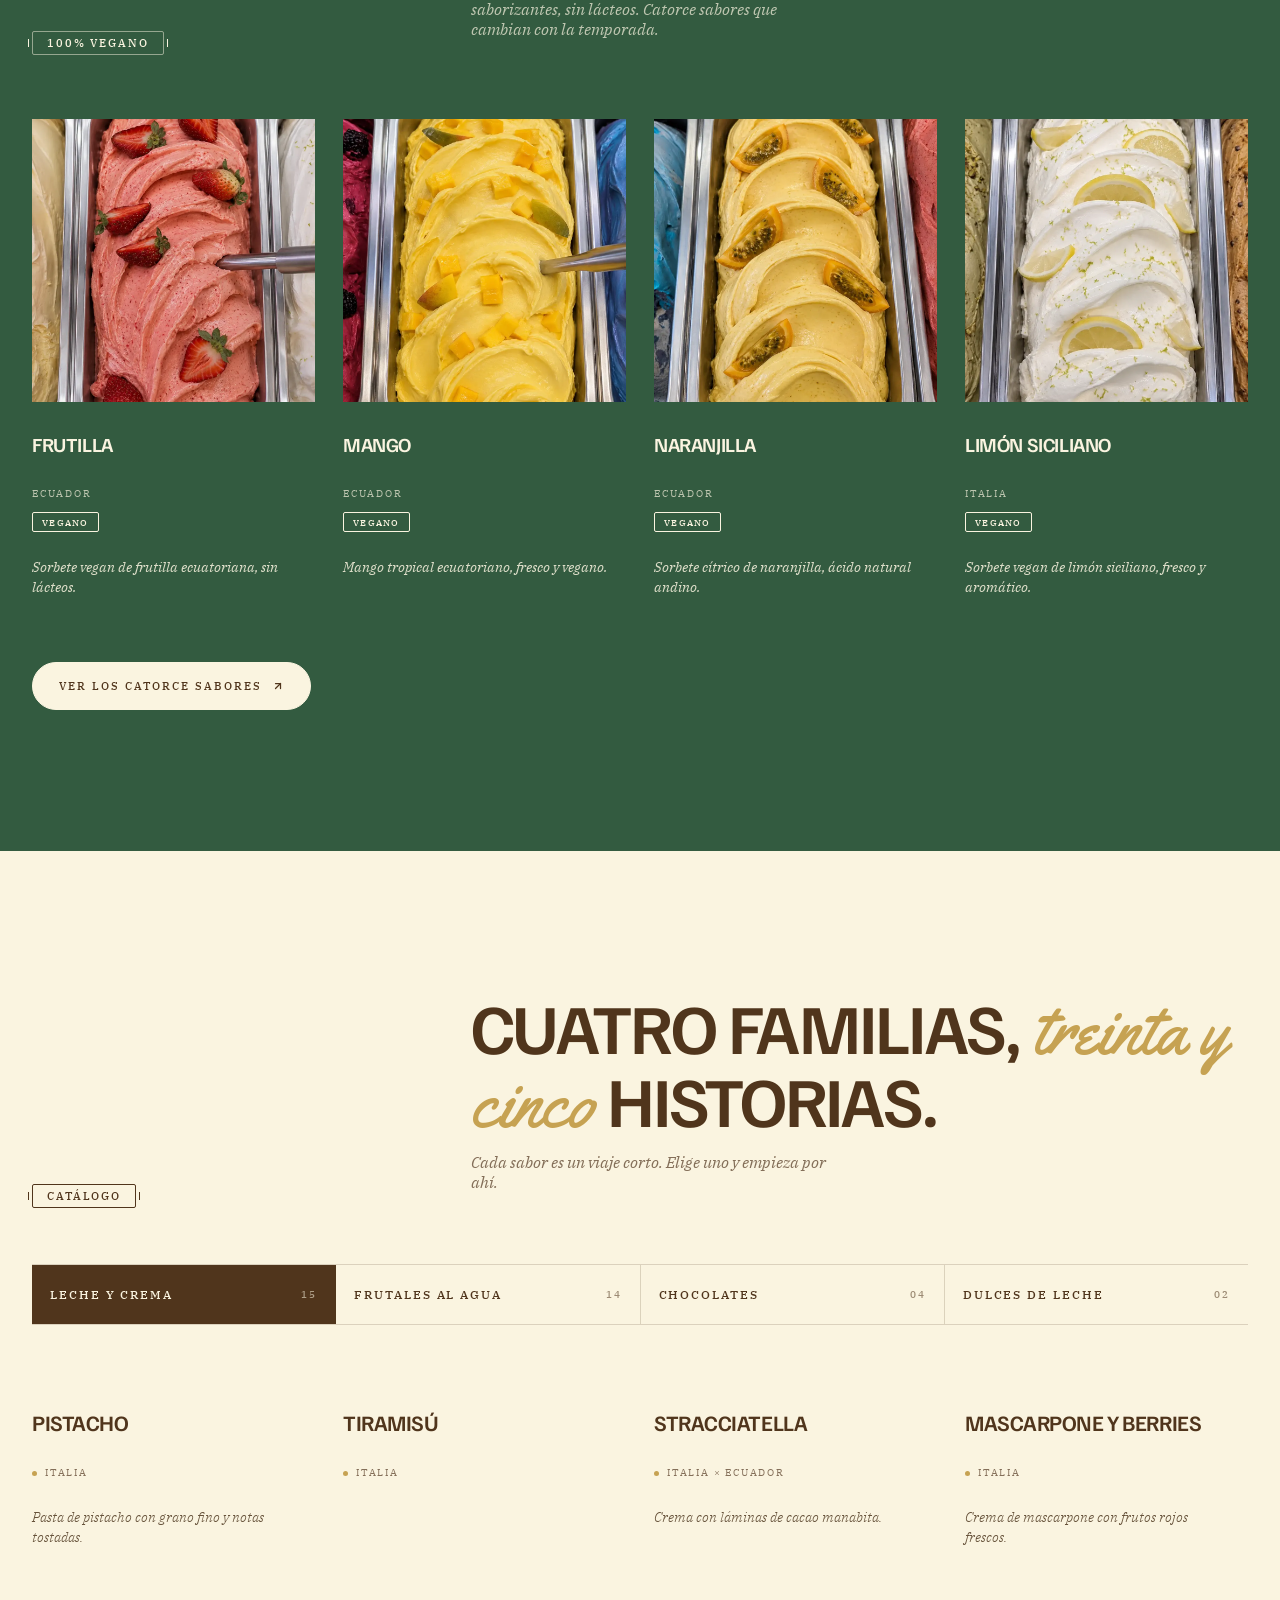
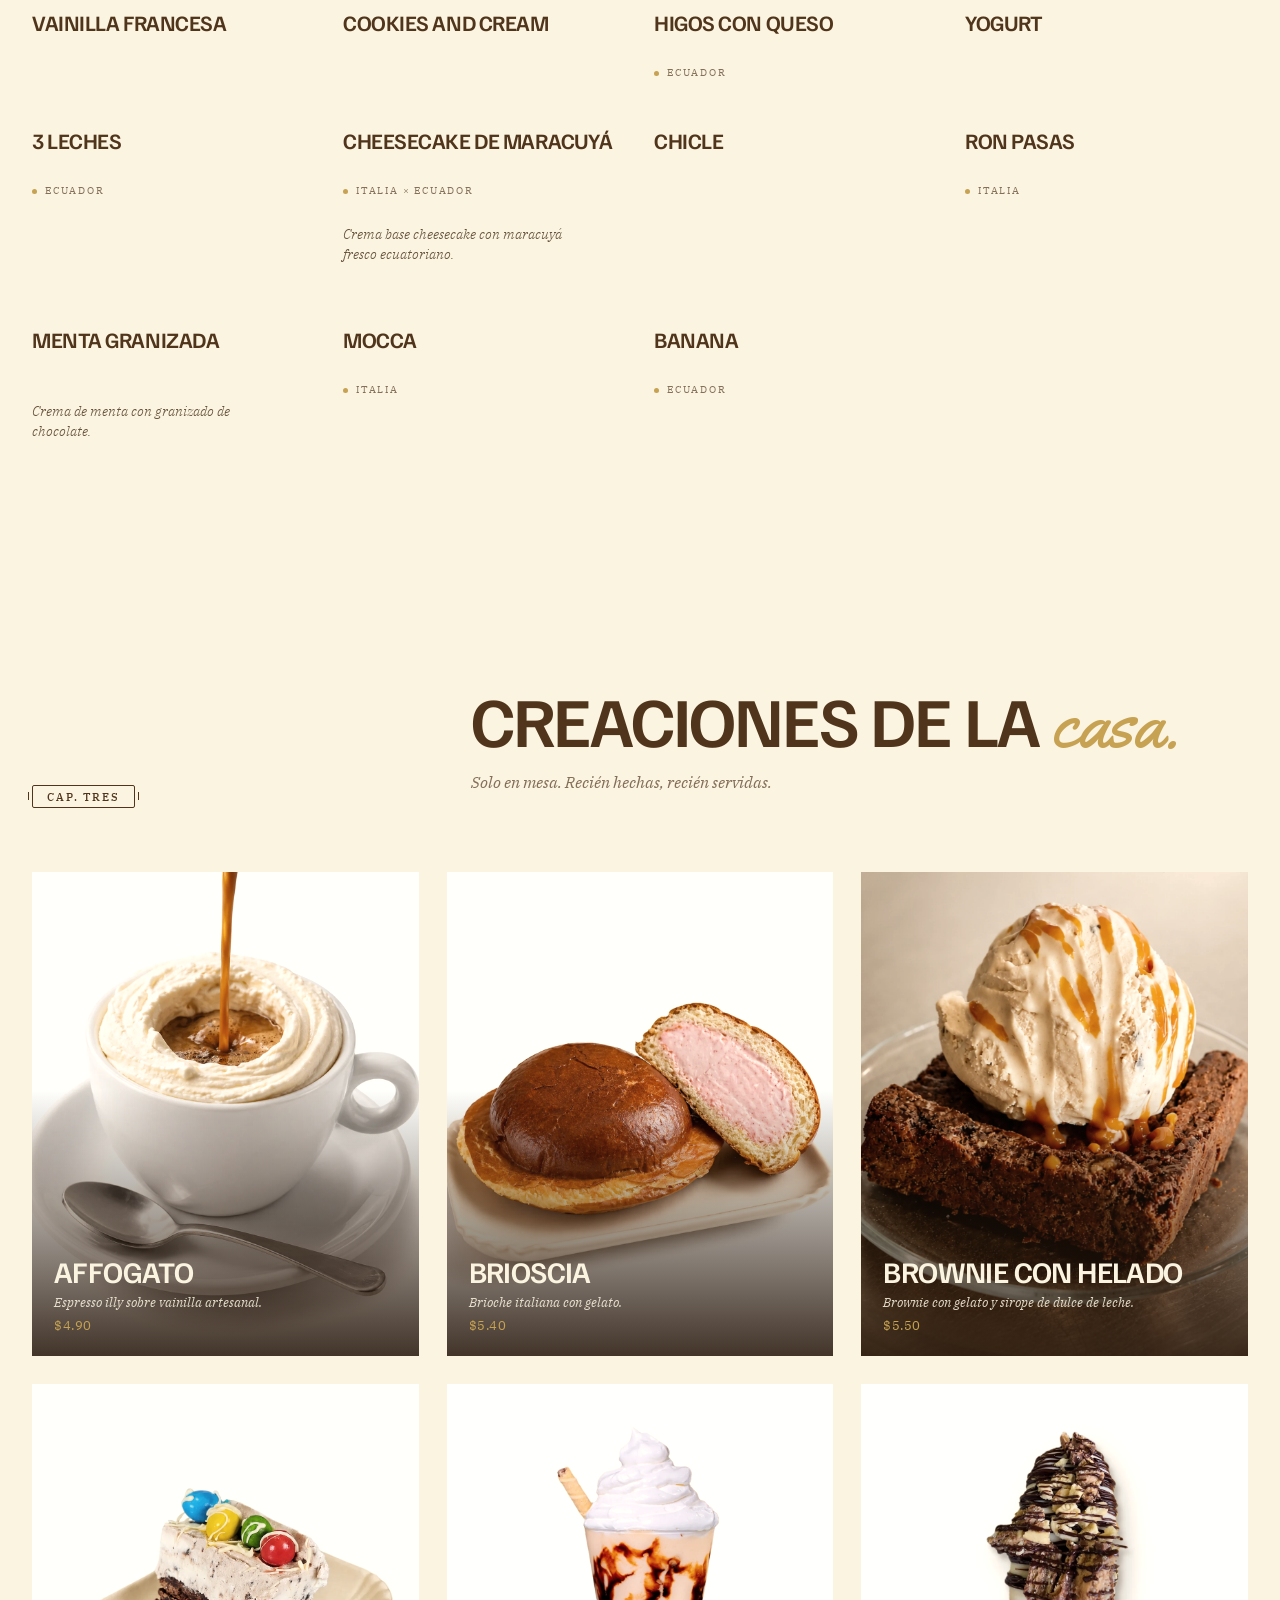
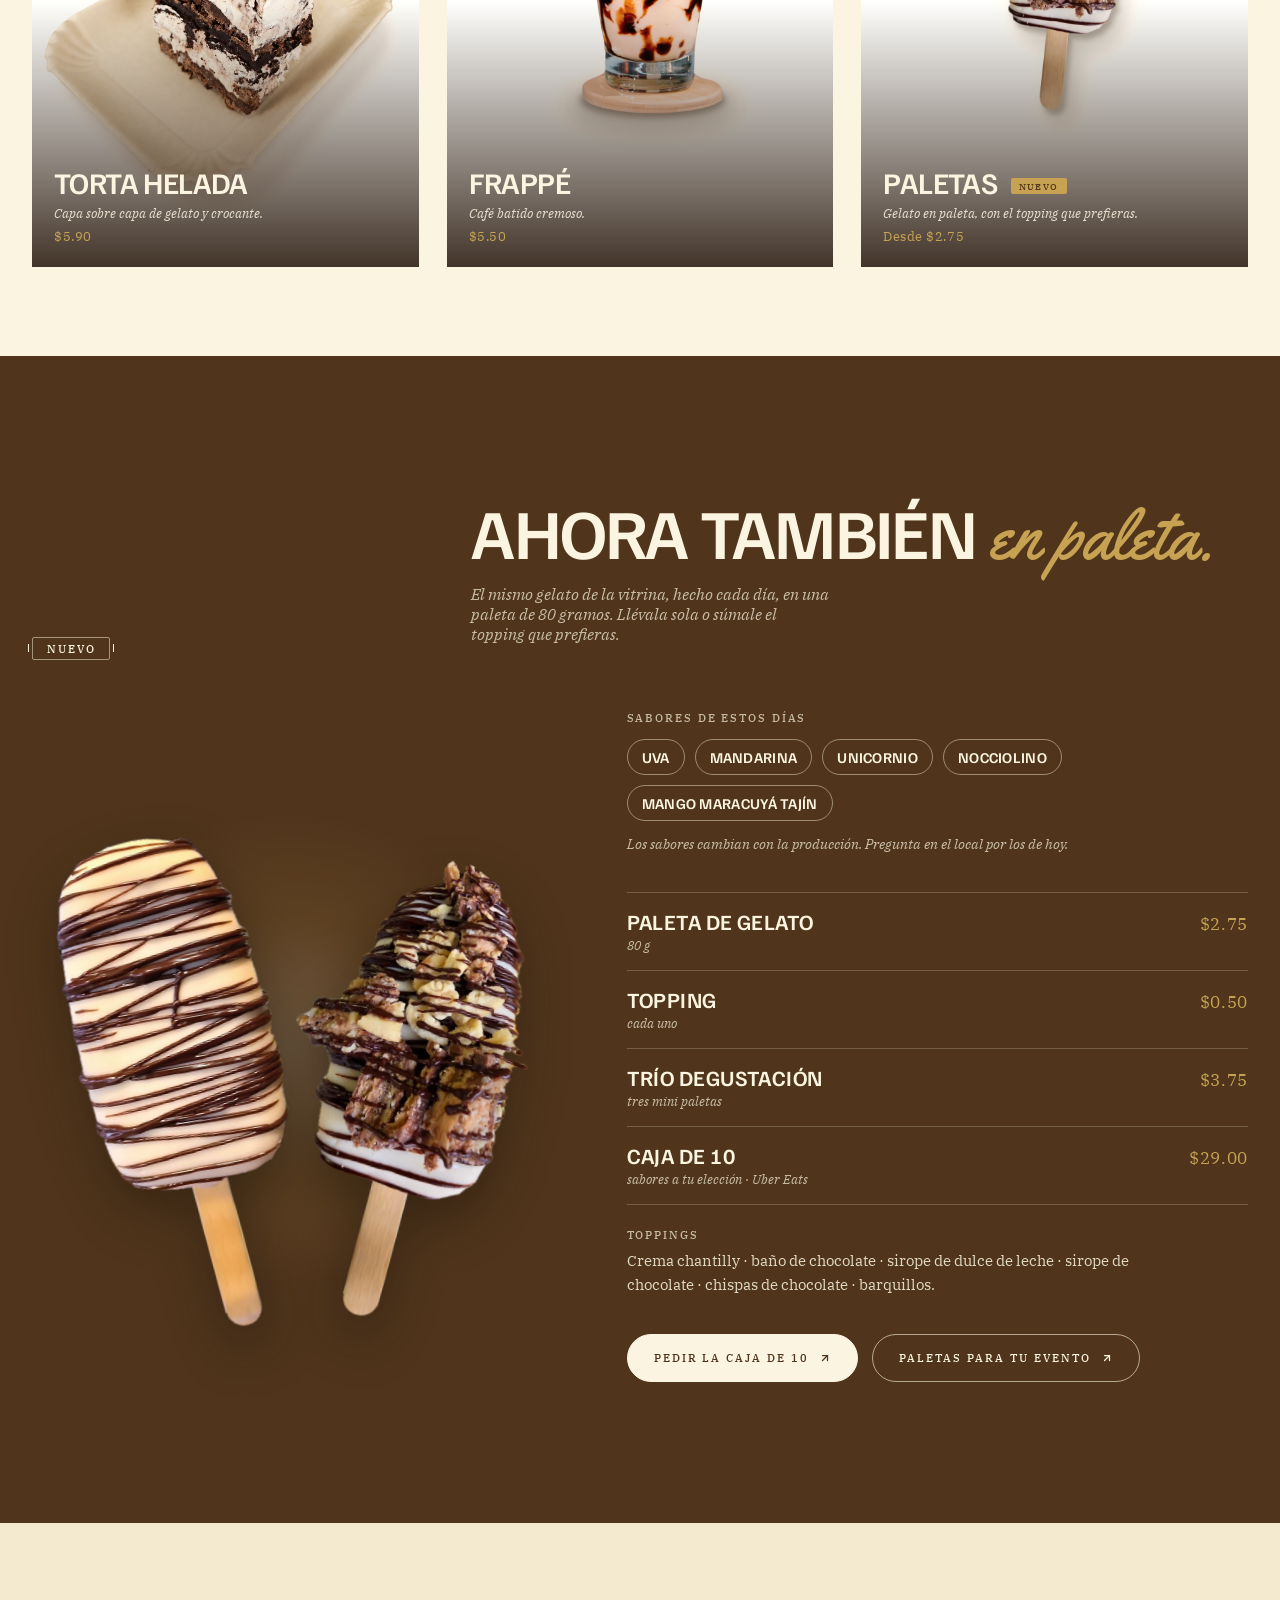
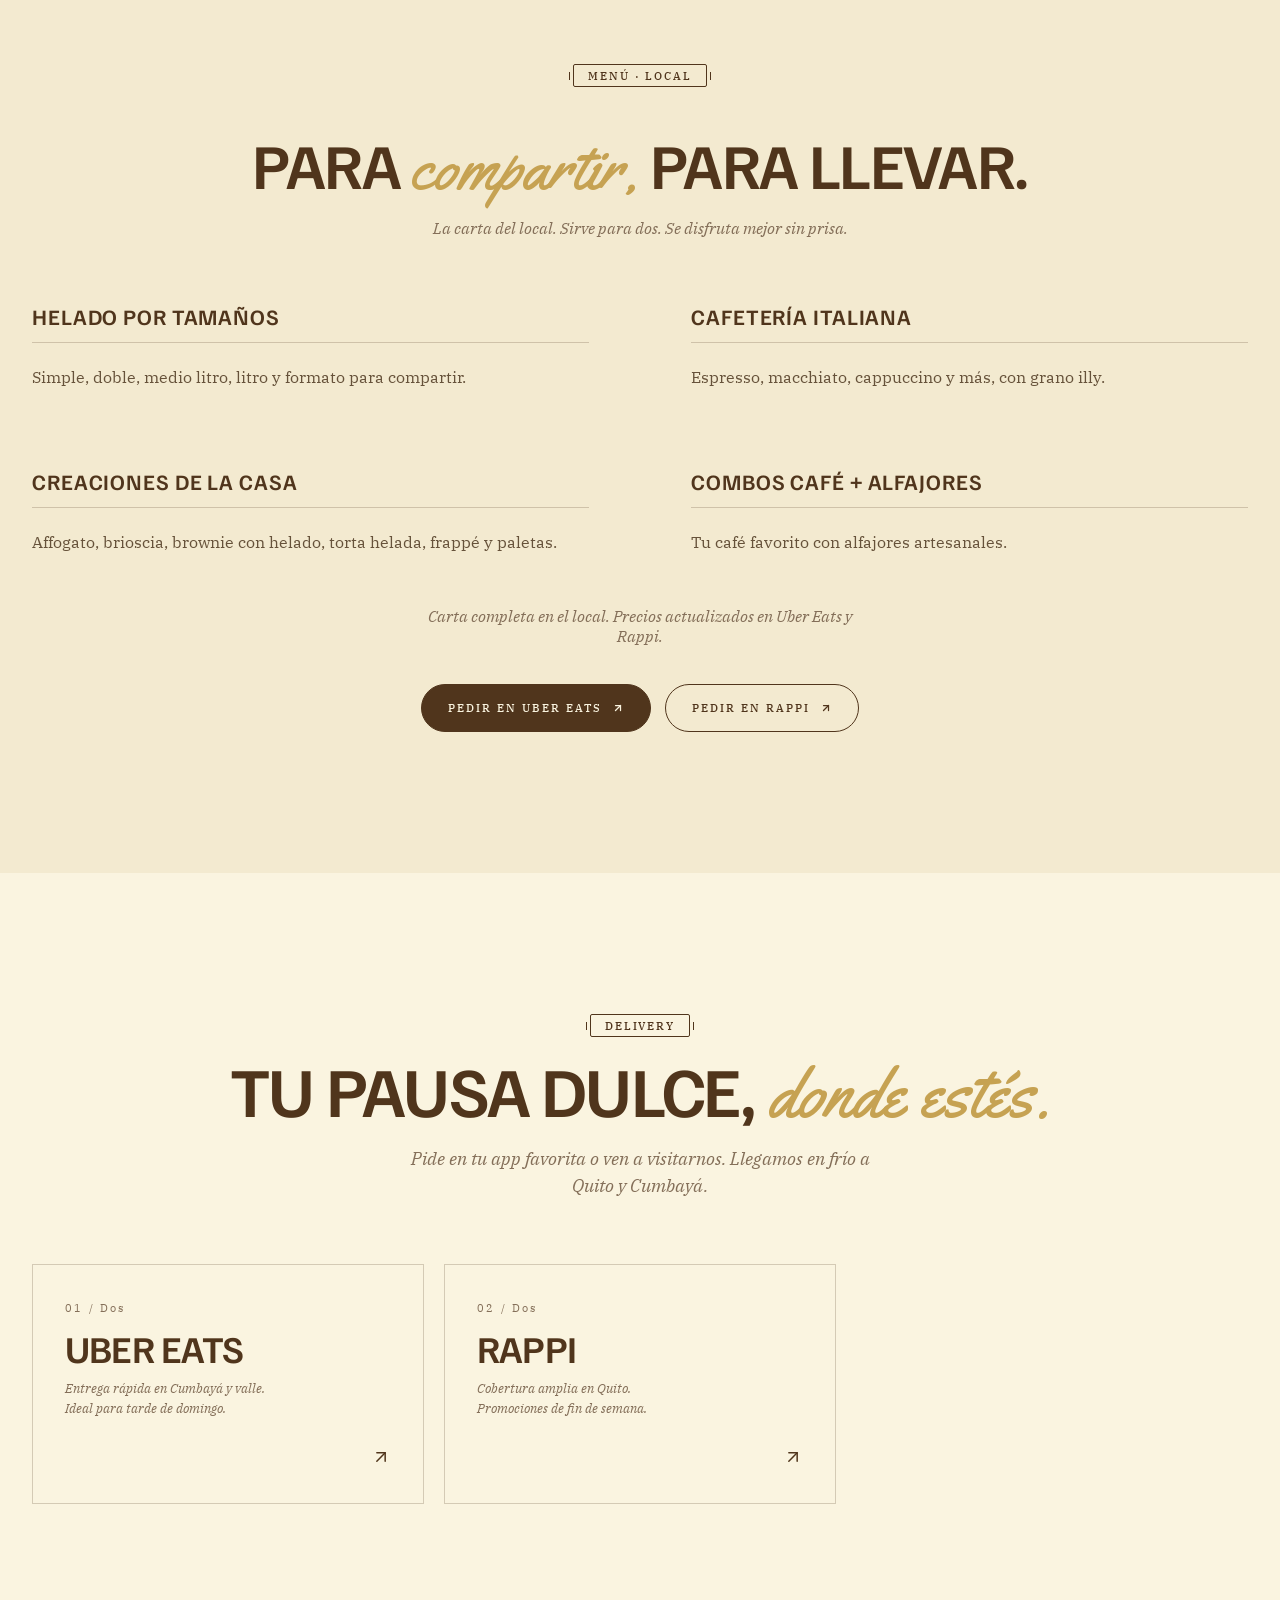
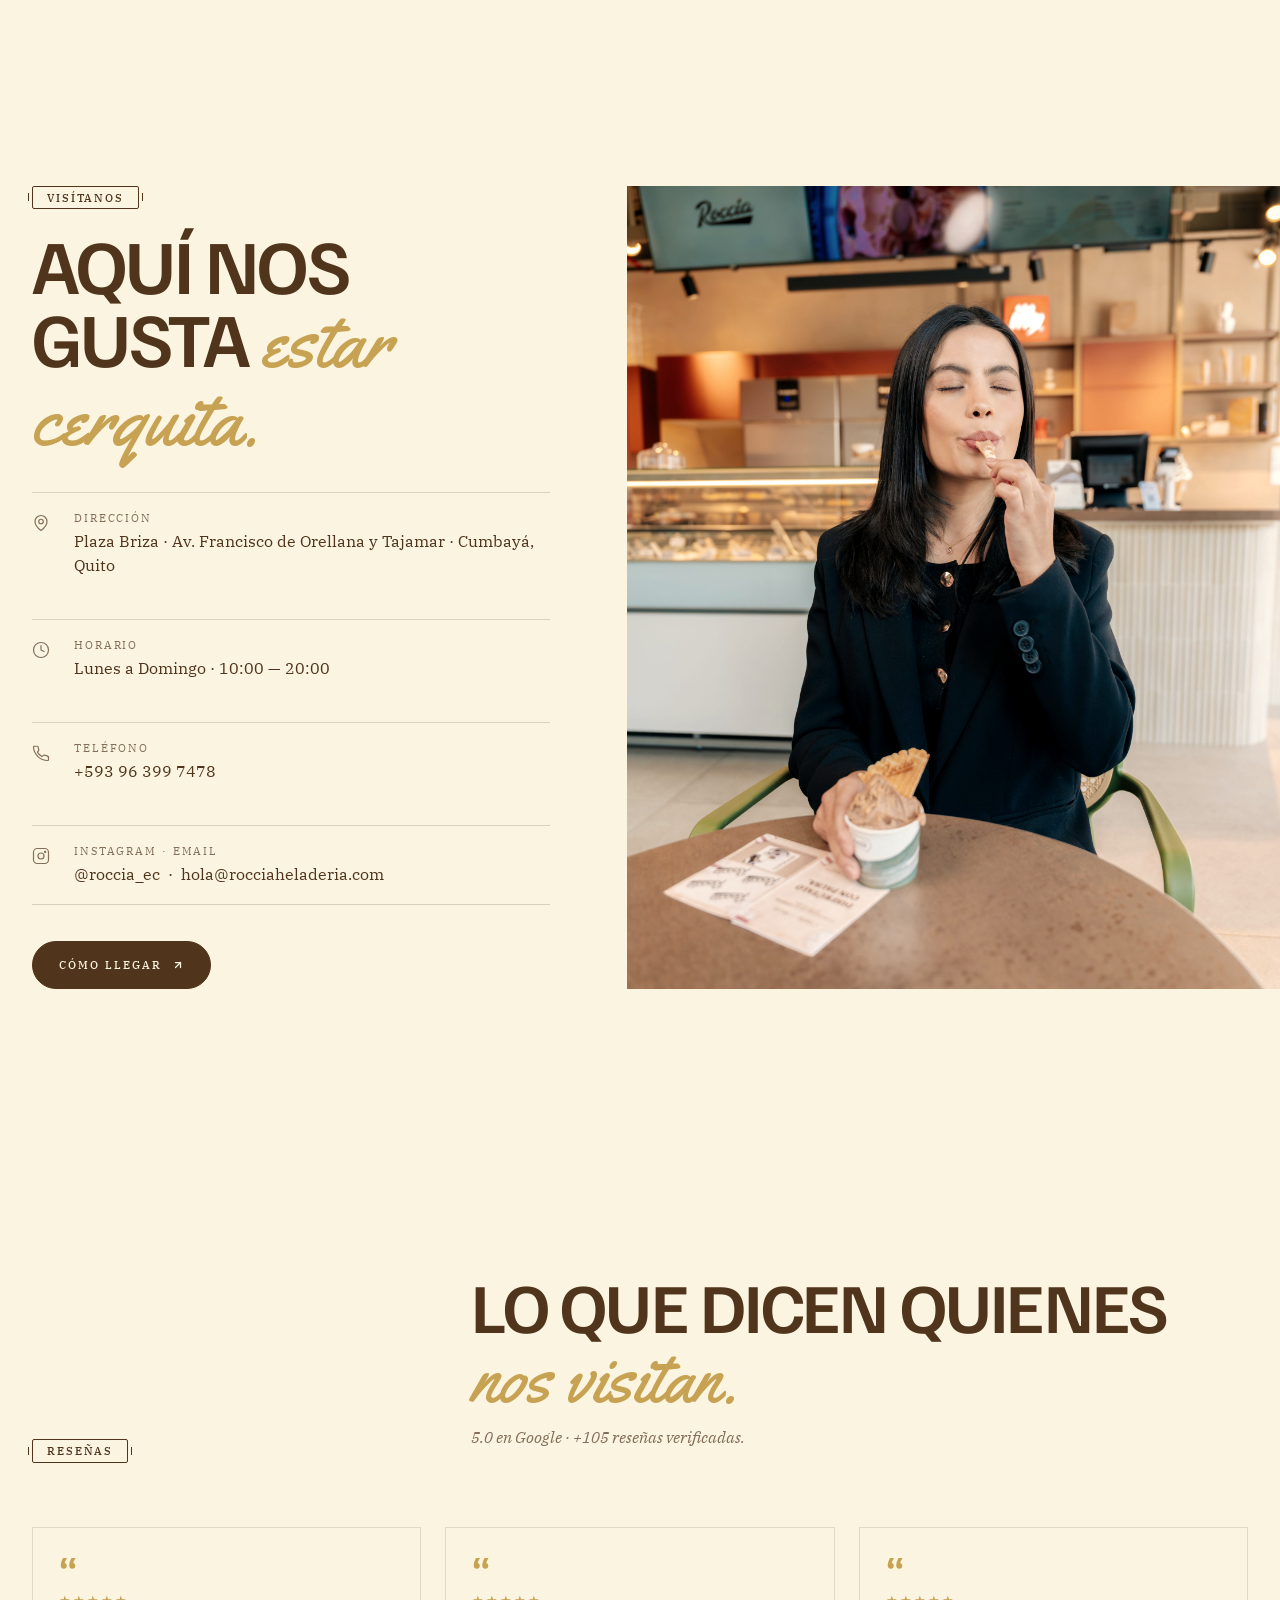
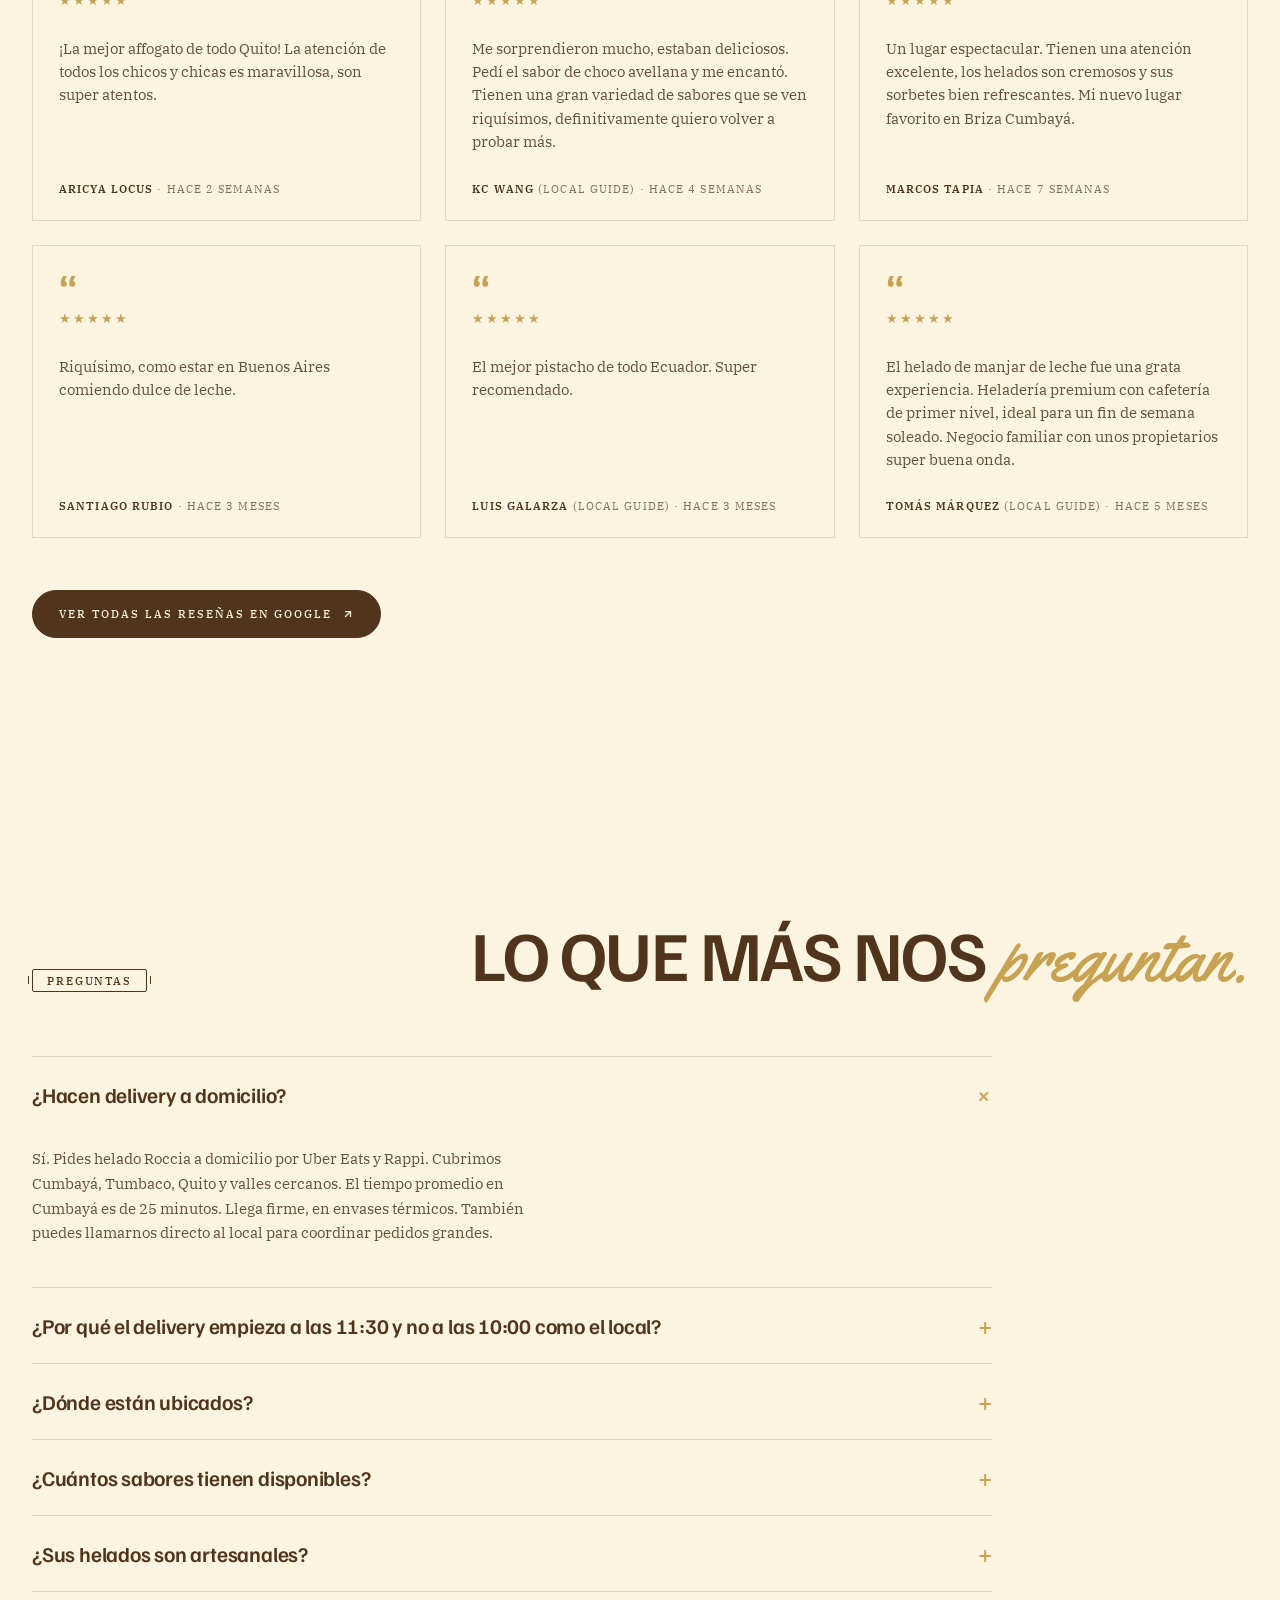
==== commit cf7ff30f: "Página /eventos con schema Service+FAQ, llms.txt, enlaces desde la home y fix del formulario mayoris" ====
--- a/index.html
+++ b/index.html
@@ -1308,6 +1308,7 @@
     <div class="nav-links">
       <a href="#menu">Menú</a>
       <a href="#paletas">Paletas</a>
+      <a href="/eventos">Eventos</a>
       <a href="#sabores">Sabores</a>
       <a href="#origen">Historia</a>
       <a href="#ubicacion">Ubicación</a>
@@ -1696,7 +1697,7 @@
             Pedir la caja de 10
             <svg class="arrow" width="12" height="12" viewBox="0 0 24 24" fill="none" stroke="currentColor" stroke-width="2.5" stroke-linecap="round" stroke-linejoin="round" aria-hidden="true"><path d="M7 17 17 7"/><path d="M7 7h10v10"/></svg>
           </a>
-          <a href="https://wa.me/593963997478?text=Hola%20Roccia%2C%20quiero%20paletas%20para%20un%20evento" target="_blank" rel="noopener noreferrer" class="pill paletas-ghost">
+          <a href="/eventos" class="pill paletas-ghost">
             Paletas para tu evento
             <svg class="arrow" width="12" height="12" viewBox="0 0 24 24" fill="none" stroke="currentColor" stroke-width="2.5" stroke-linecap="round" stroke-linejoin="round" aria-hidden="true"><path d="M7 17 17 7"/><path d="M7 7h10v10"/></svg>
           </a>
@@ -1973,6 +1974,7 @@
           <li><a href="#origen">Historia</a></li>
           <li><a href="#sabores">Sabores</a></li>
           <li><a href="#menu">Menú</a></li>
+          <li><a href="/eventos">Eventos</a></li>
           <li><a href="#mayoristas">Mayoristas</a></li>
         </ul>
       </div>
@@ -2202,7 +2204,7 @@
       "@id": "https://roccia.ec/#business",
       "name": "Roccia Heladería",
       "alternateName": "Roccia",
-      "description": "Heladería artesanal italo-argentina en Cumbayá, Quito. 35 sabores de gelato hechos a mano con técnica italiana e ingredientes ecuatorianos.",
+      "description": "Heladería artesanal italo-argentina en Cumbayá, Quito. 35 sabores de gelato hechos a mano con técnica italiana e ingredientes ecuatorianos. También lleva gelato a eventos: vitrina de paletas personalizada, gelato en vivo y tortas heladas.",
       "url": "https://roccia.ec",
       "image": "https://roccia.ec/assets/img/hero-helado.webp",
       "logo": "https://roccia.ec/assets/img/logo-roca.png",
@@ -2236,6 +2238,16 @@
         "https://www.google.com/maps/place/Roccia+Helader%C3%ADa/@-0.2022306,-78.427118,19.25z"
       ],
       "hasMenu": { "@id": "https://roccia.ec/#menu" },
+      "hasOfferCatalog": {
+        "@type": "OfferCatalog",
+        "name": "Gelato para eventos",
+        "url": "https://roccia.ec/eventos",
+        "itemListElement": [
+          { "@type": "Offer", "itemOffered": { "@id": "https://roccia.ec/eventos#vitrina-paletas" } },
+          { "@type": "Offer", "itemOffered": { "@id": "https://roccia.ec/eventos#gelato-en-vivo" } },
+          { "@type": "Offer", "itemOffered": { "@id": "https://roccia.ec/eventos#tortas-heladas" } }
+        ]
+      },
       "aggregateRating": {
         "@type": "AggregateRating",
         "ratingValue": "5.0",
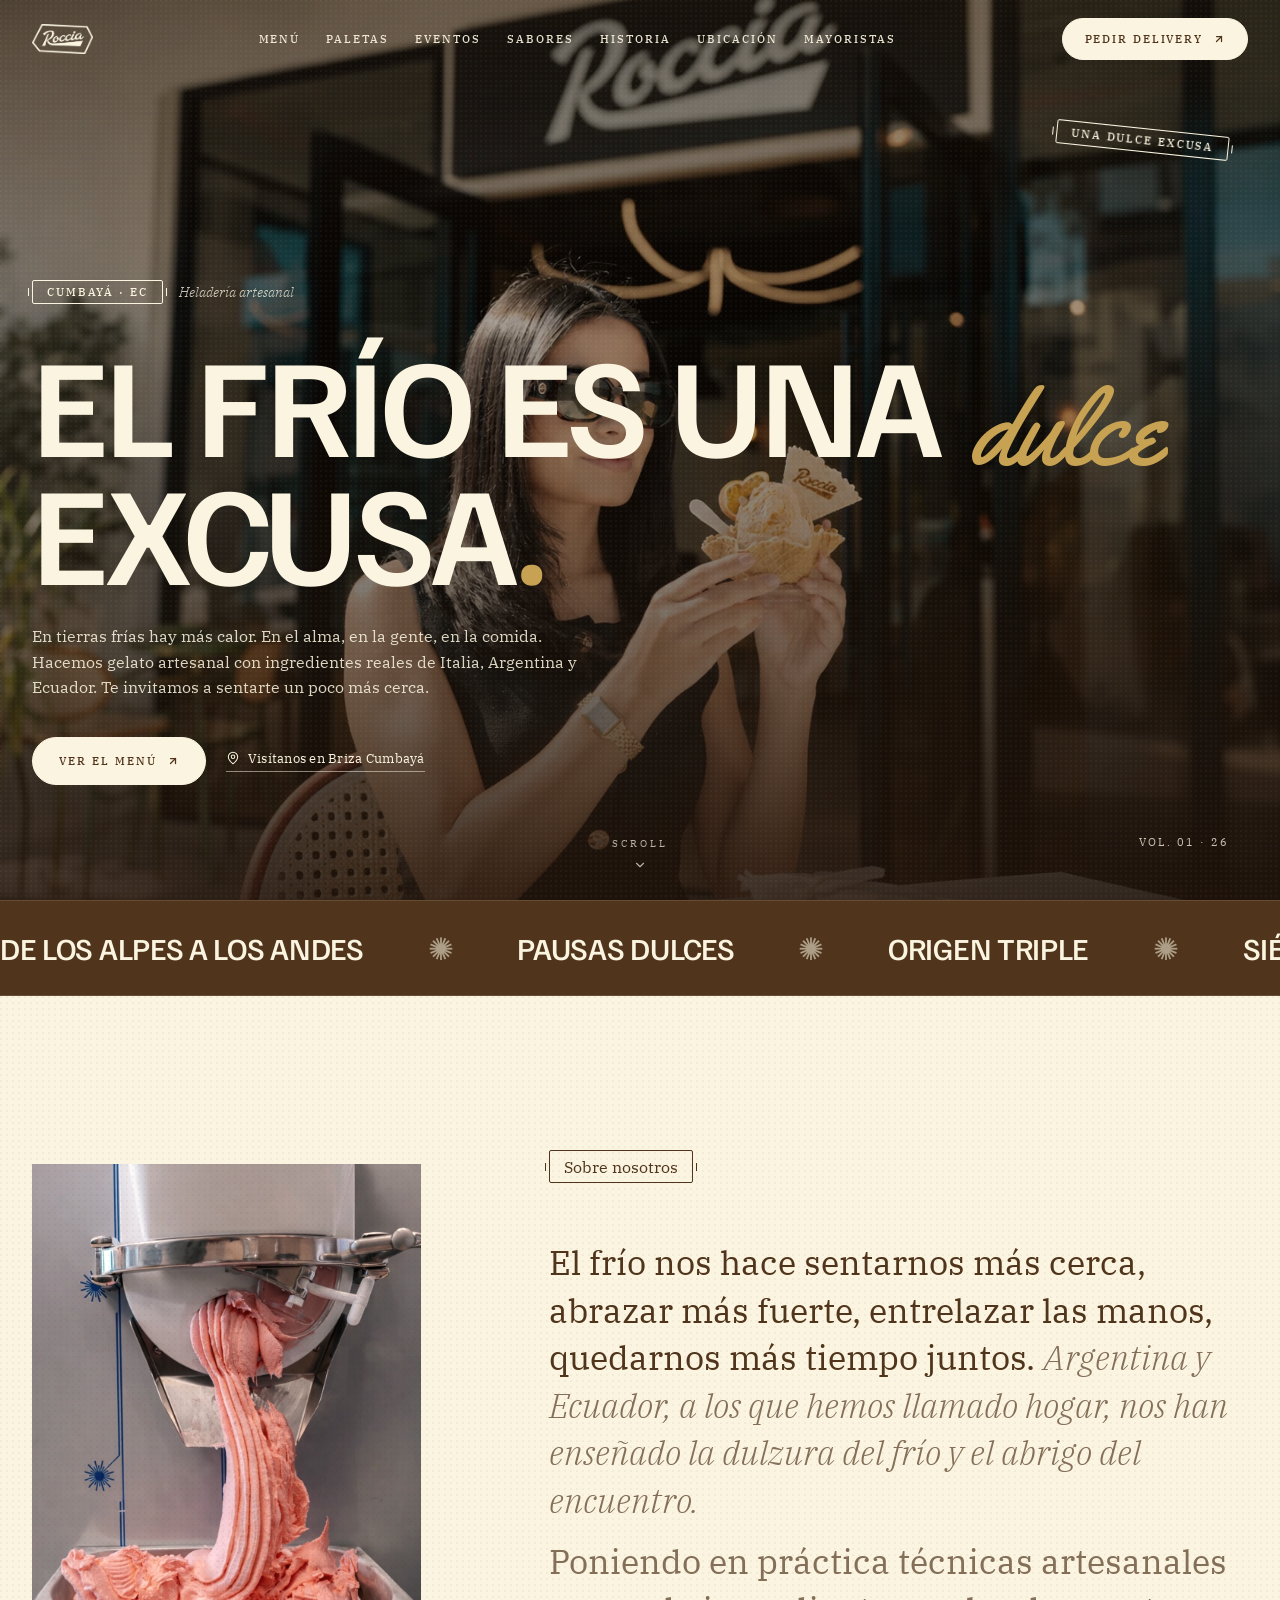
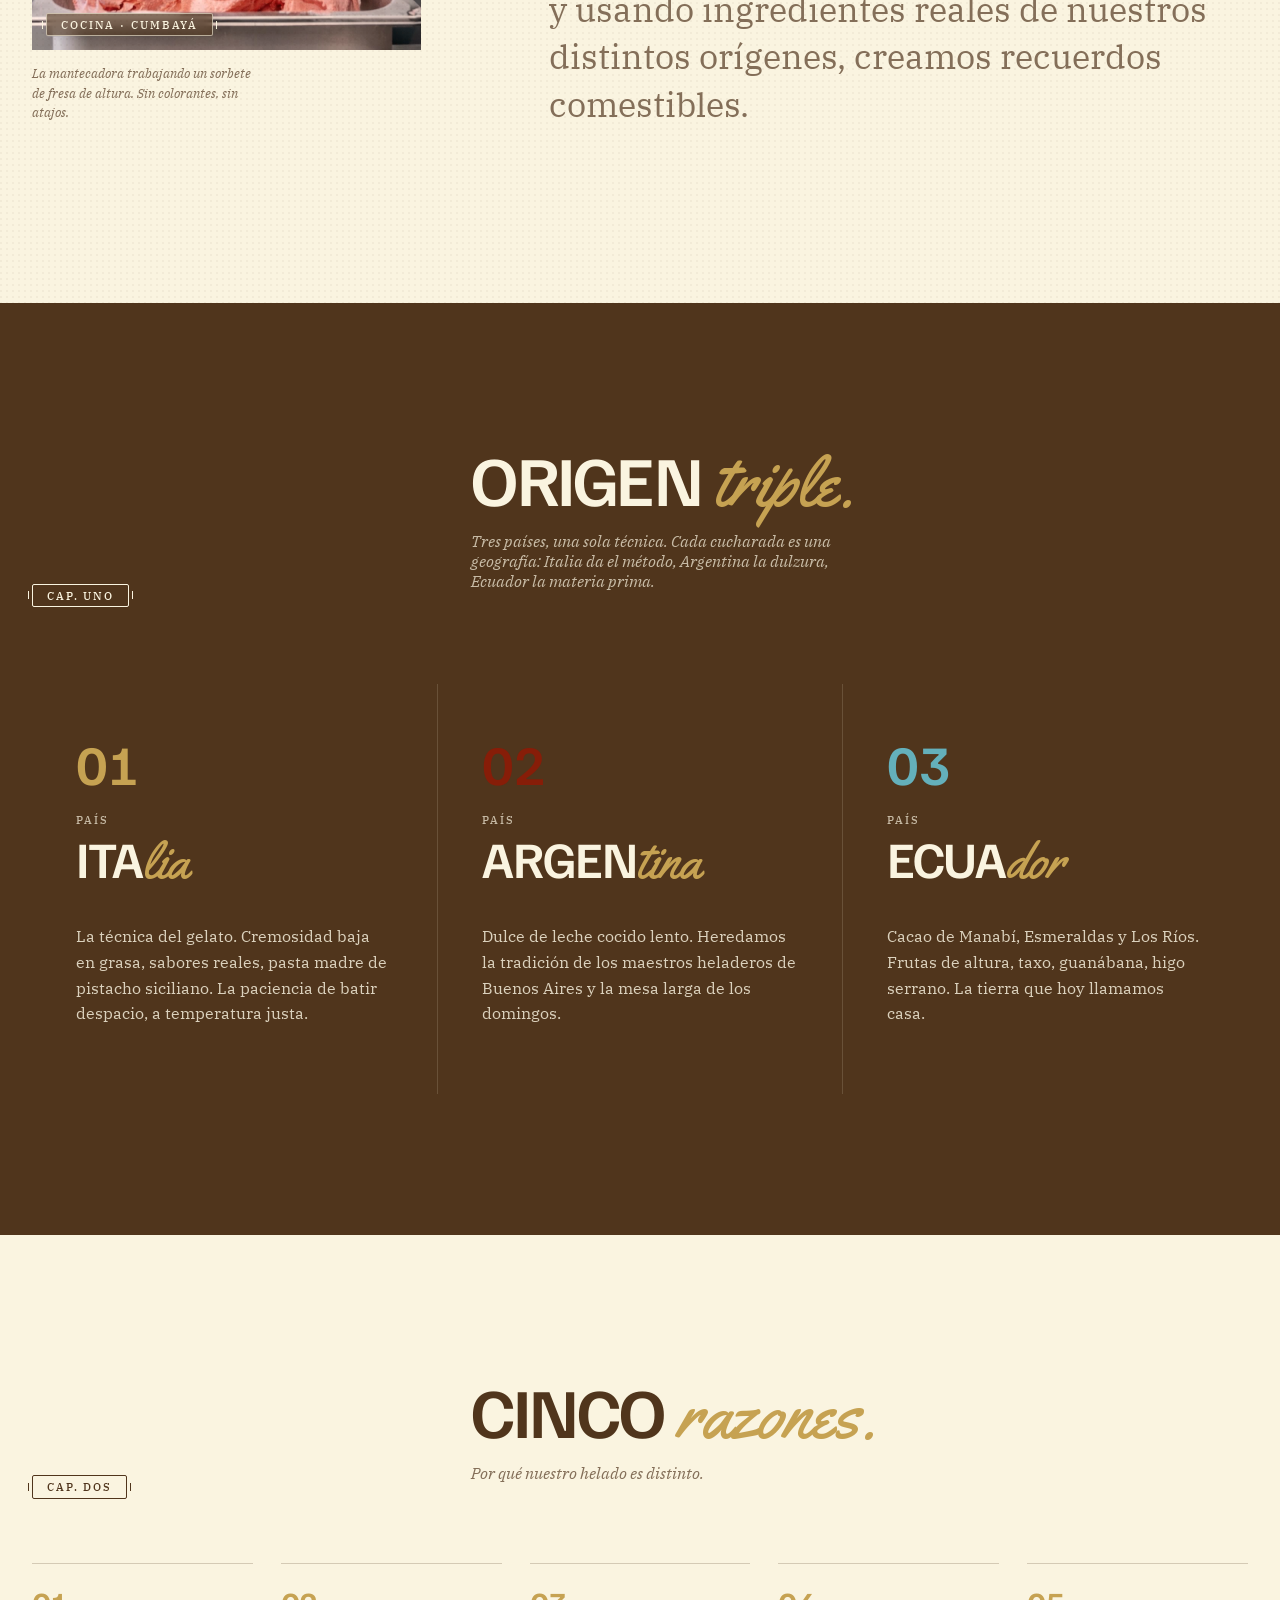
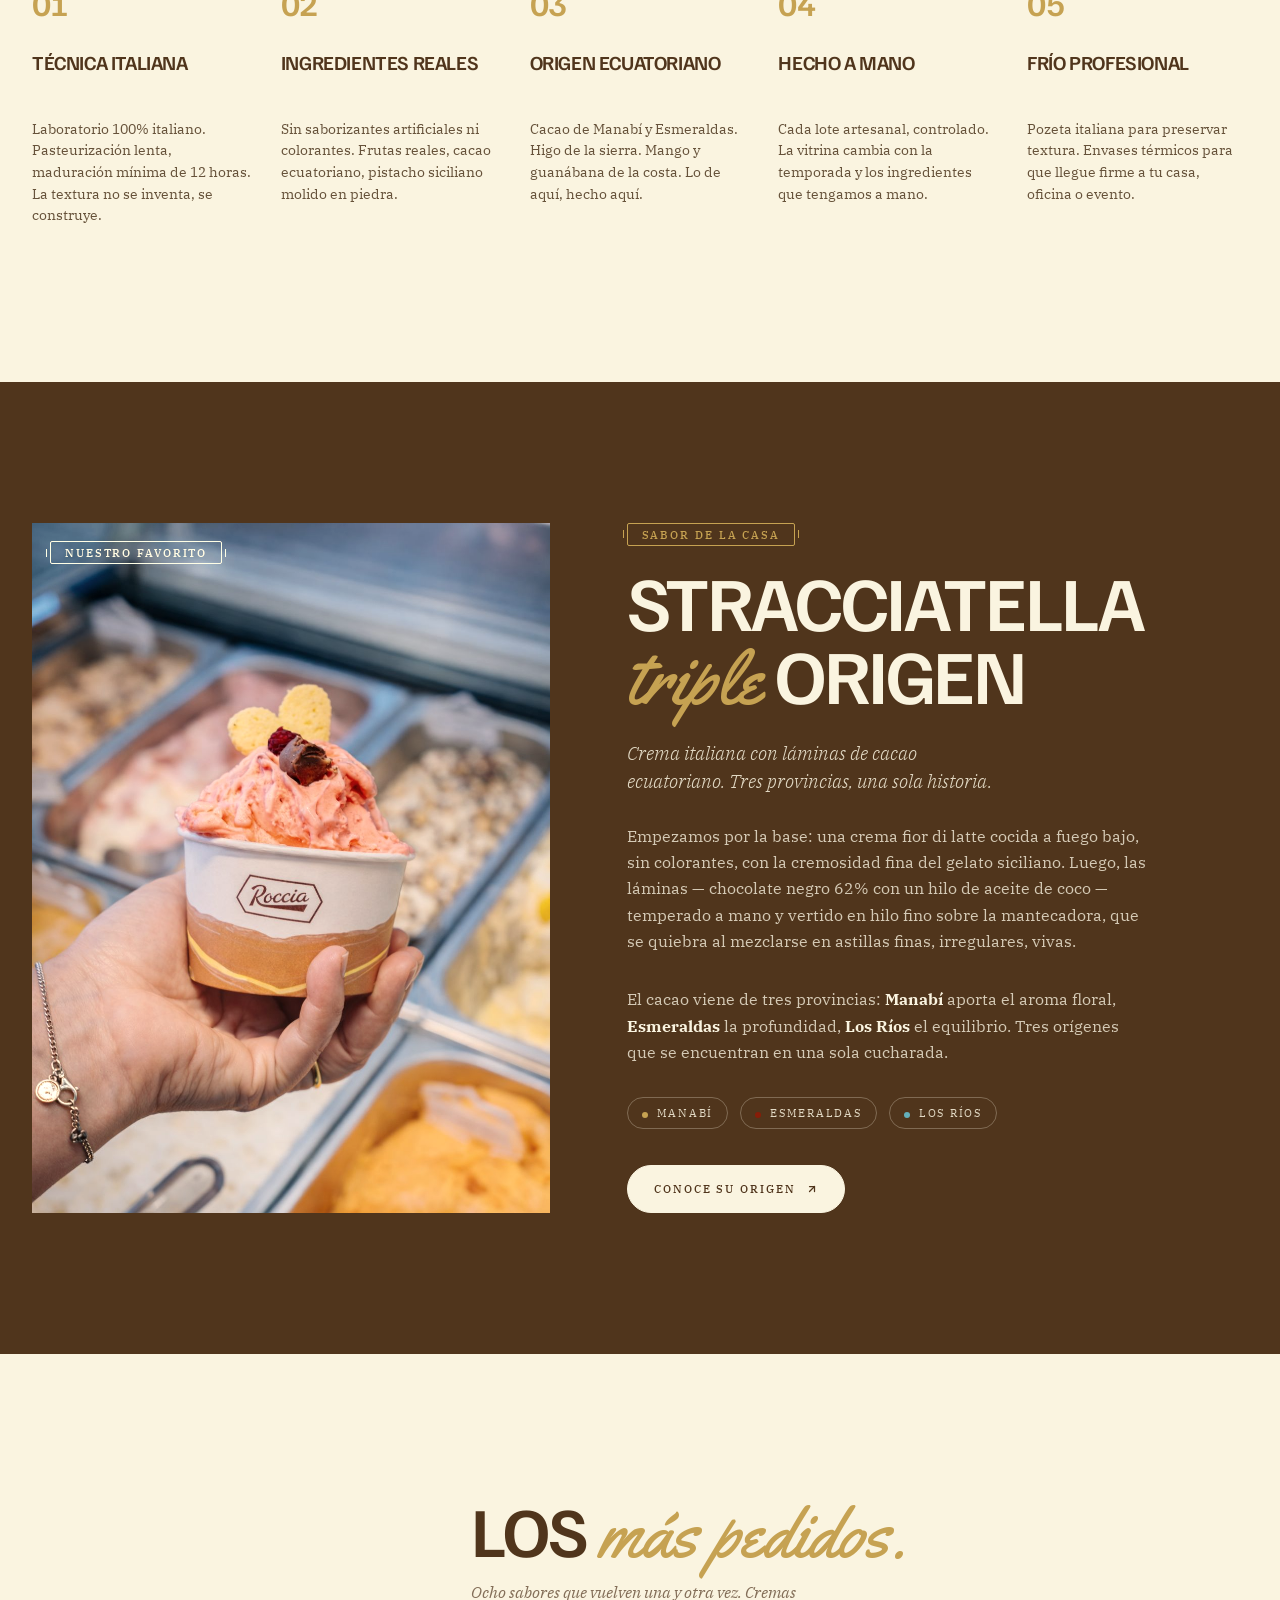
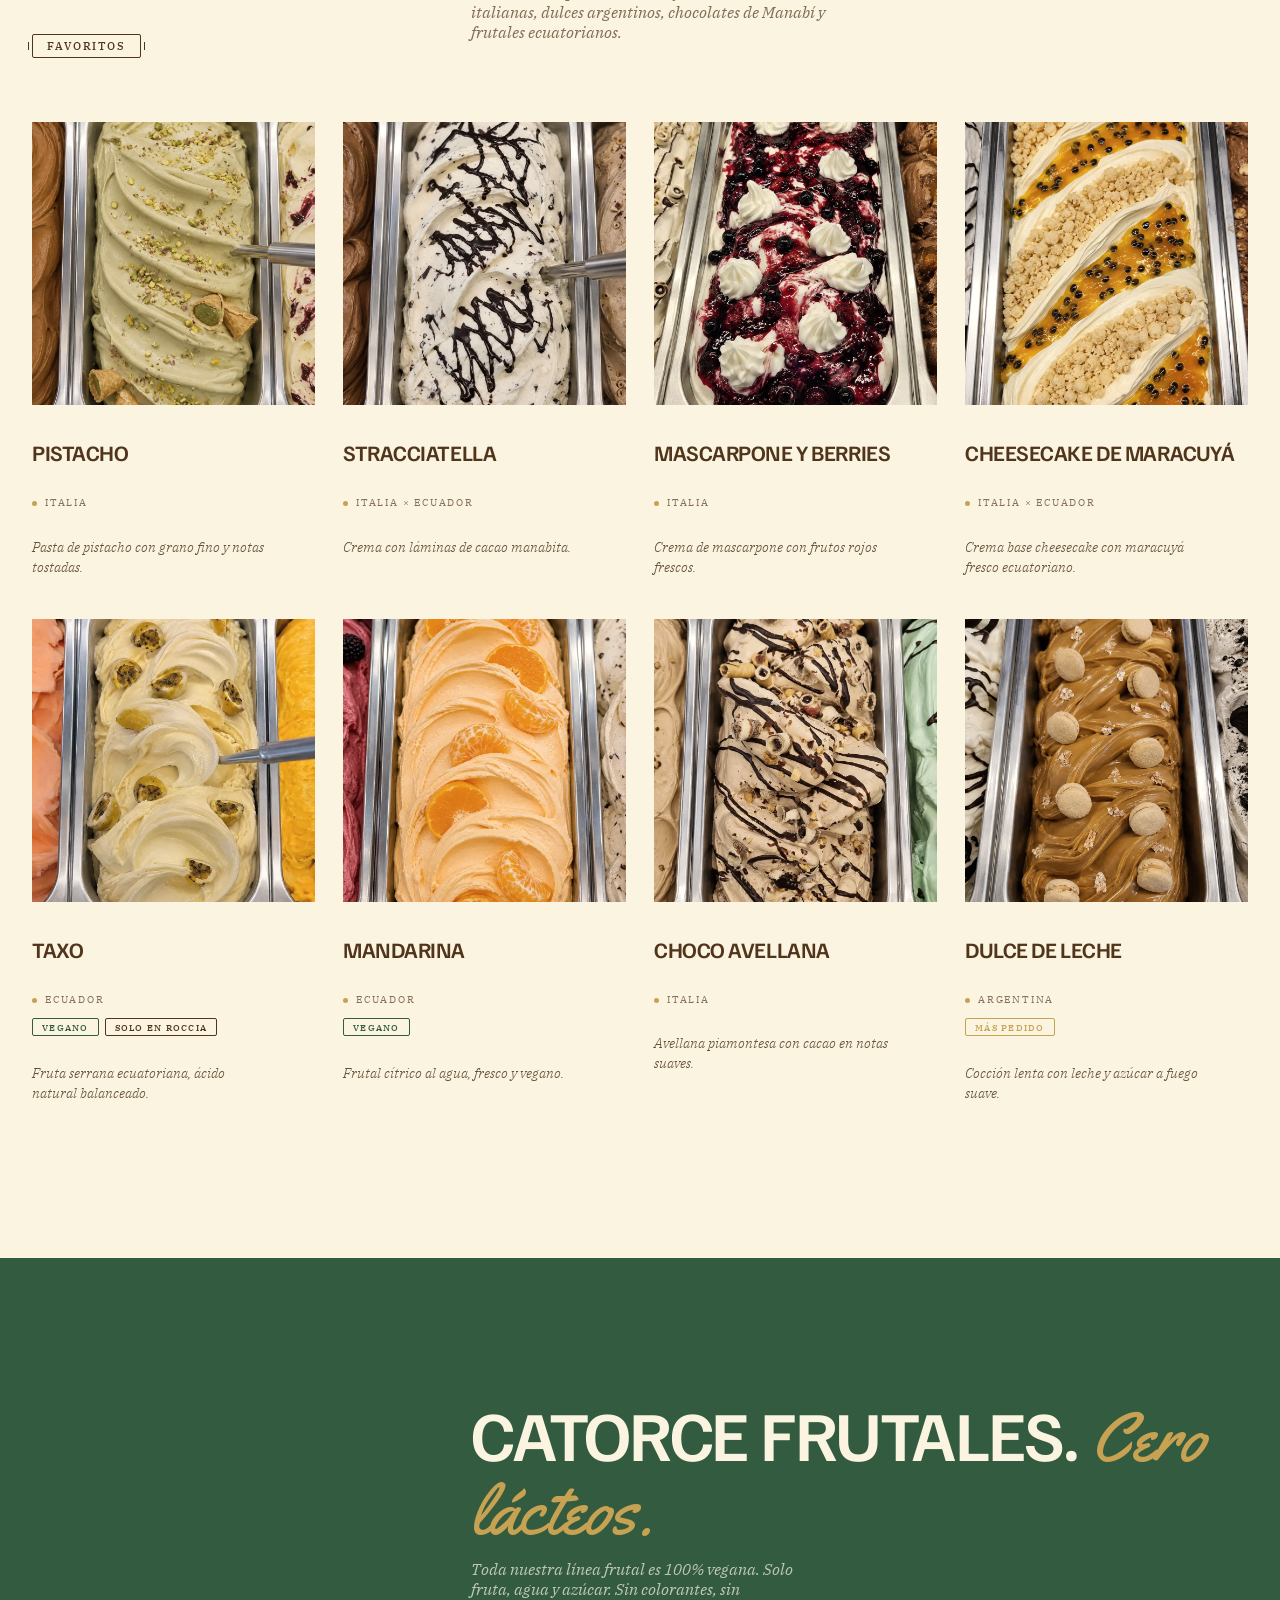
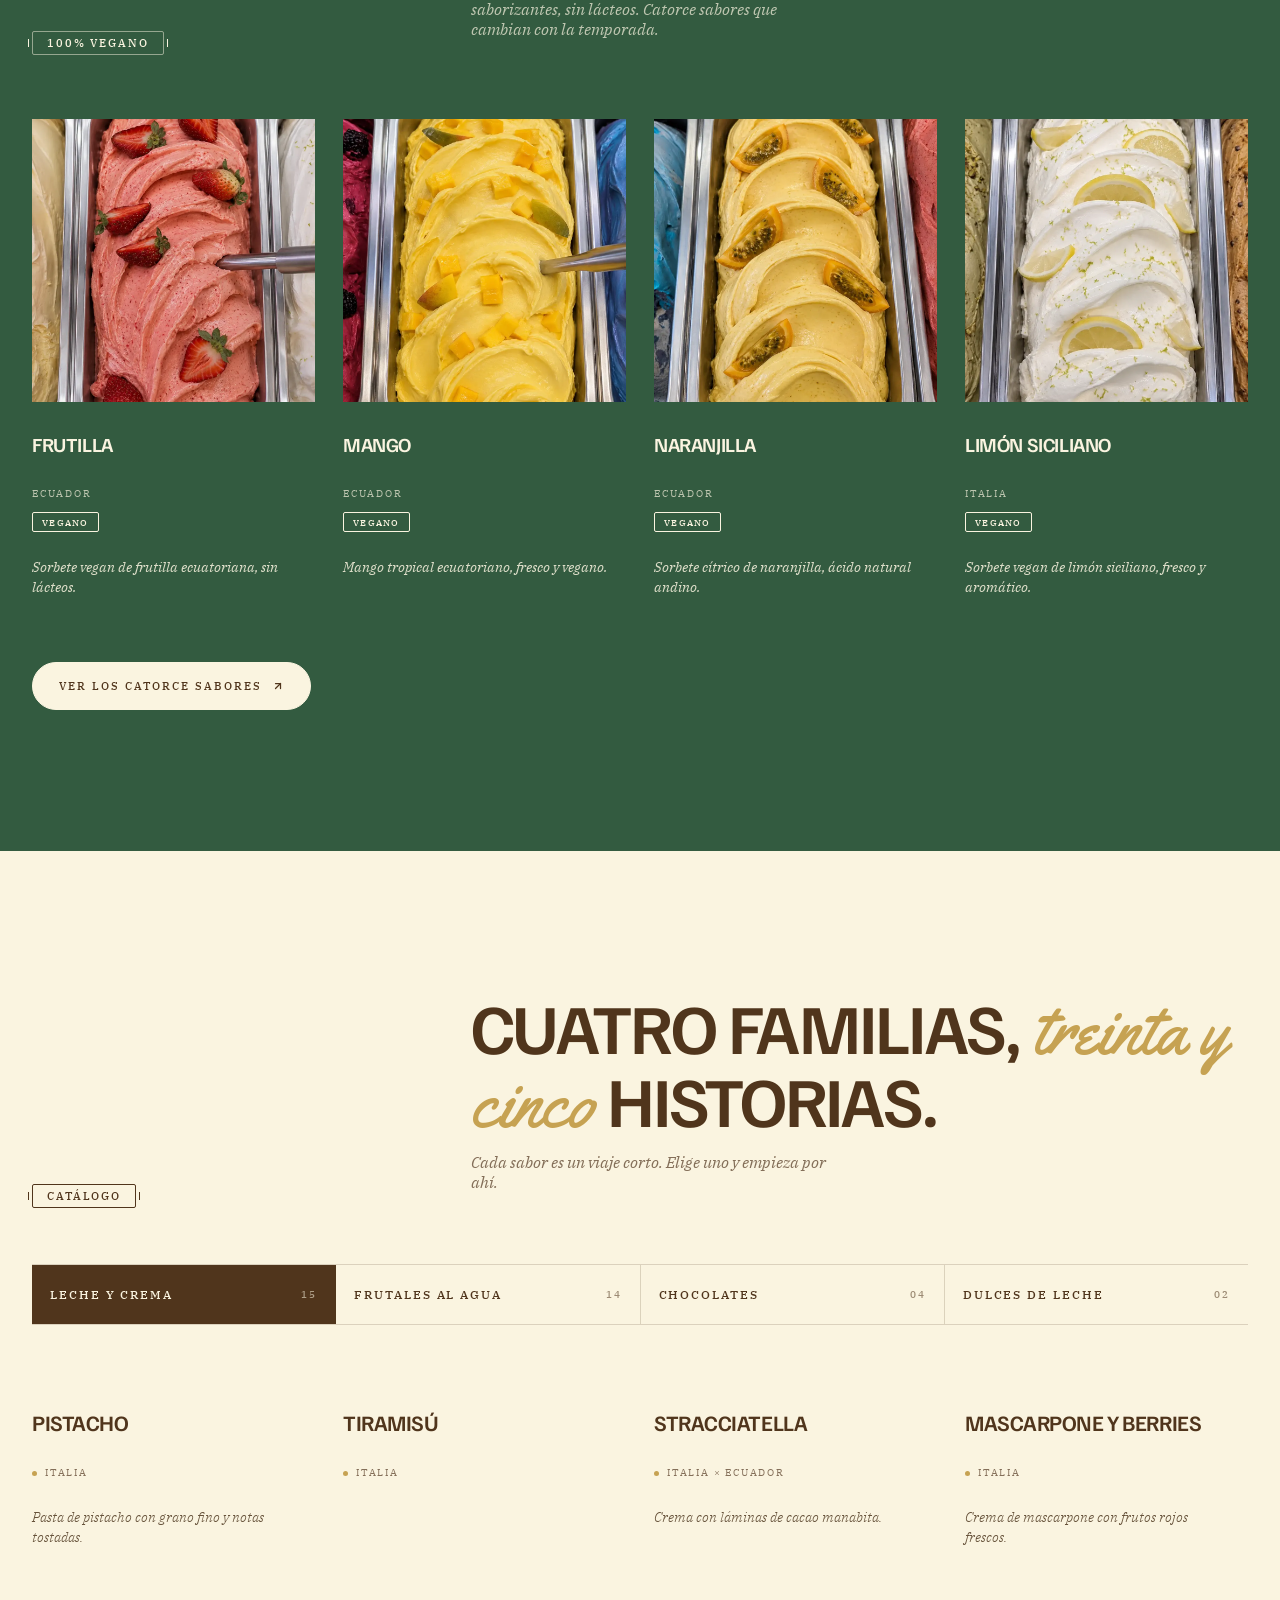
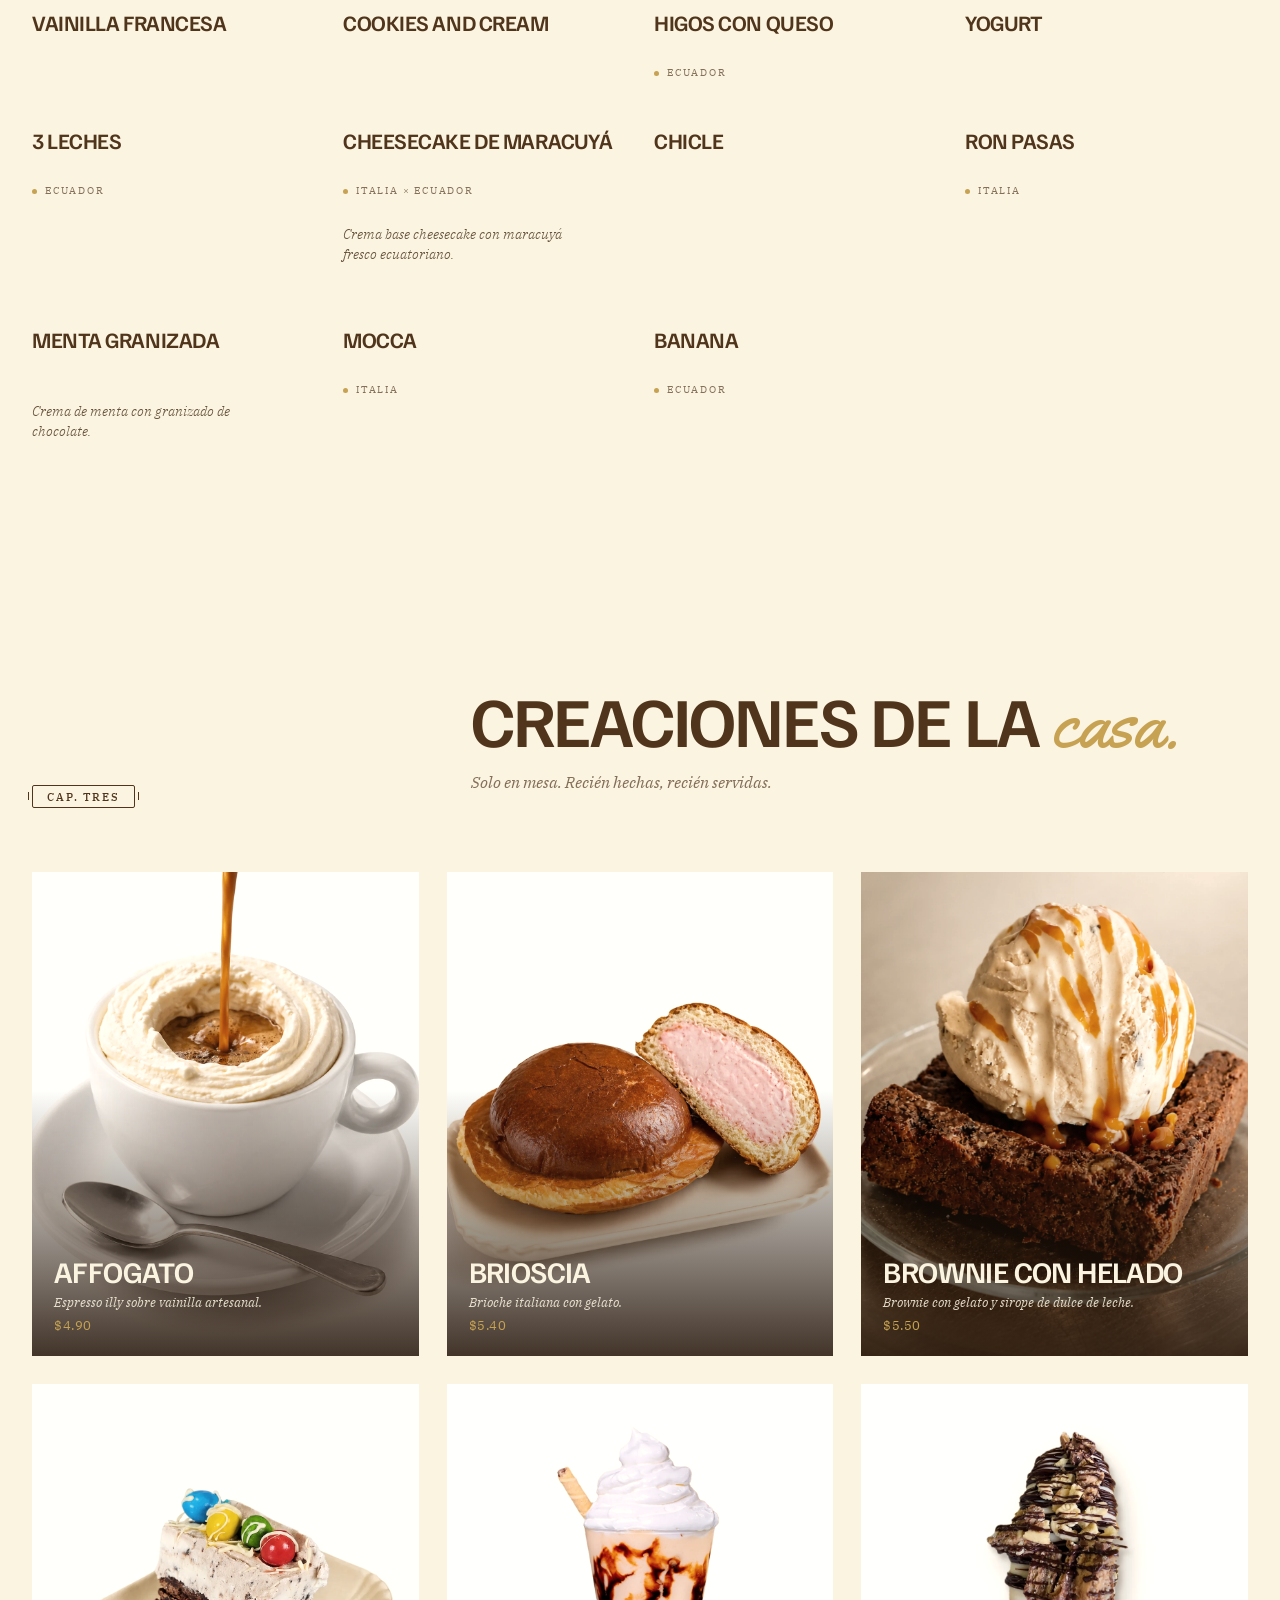
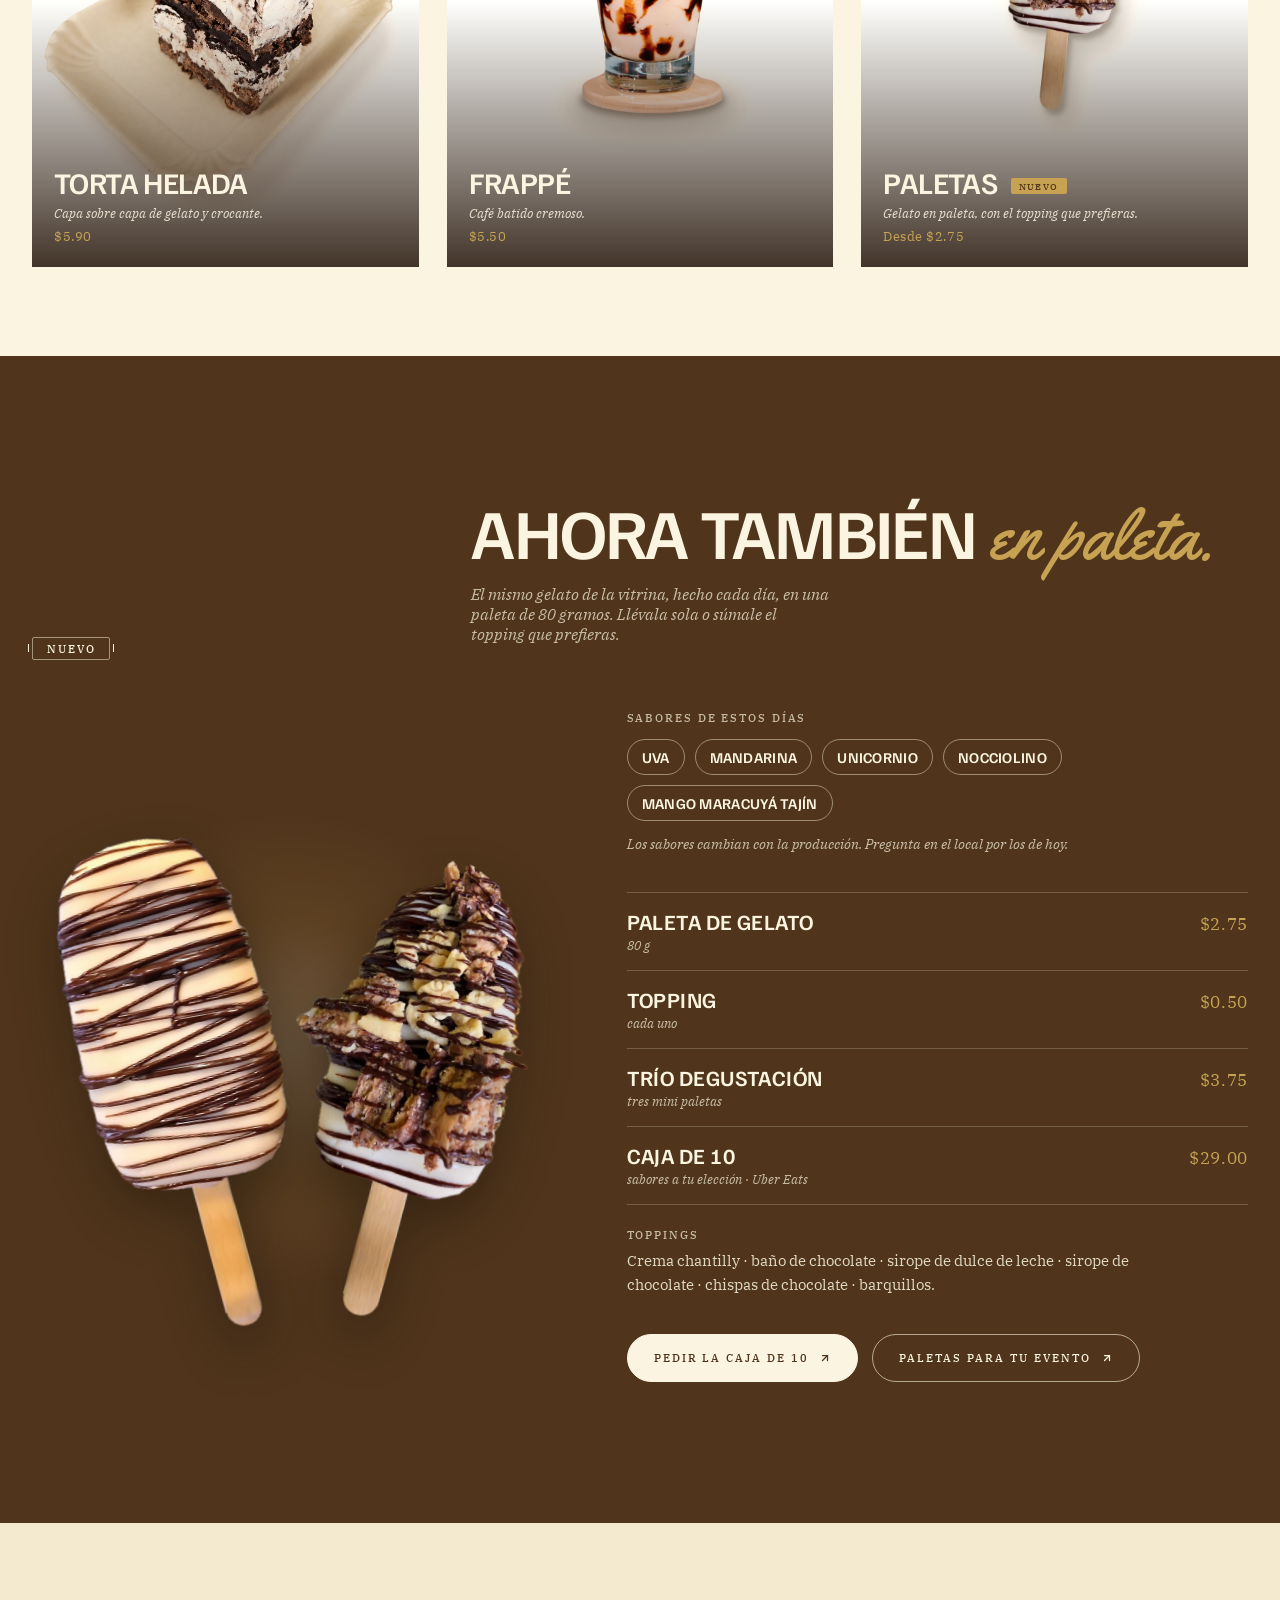
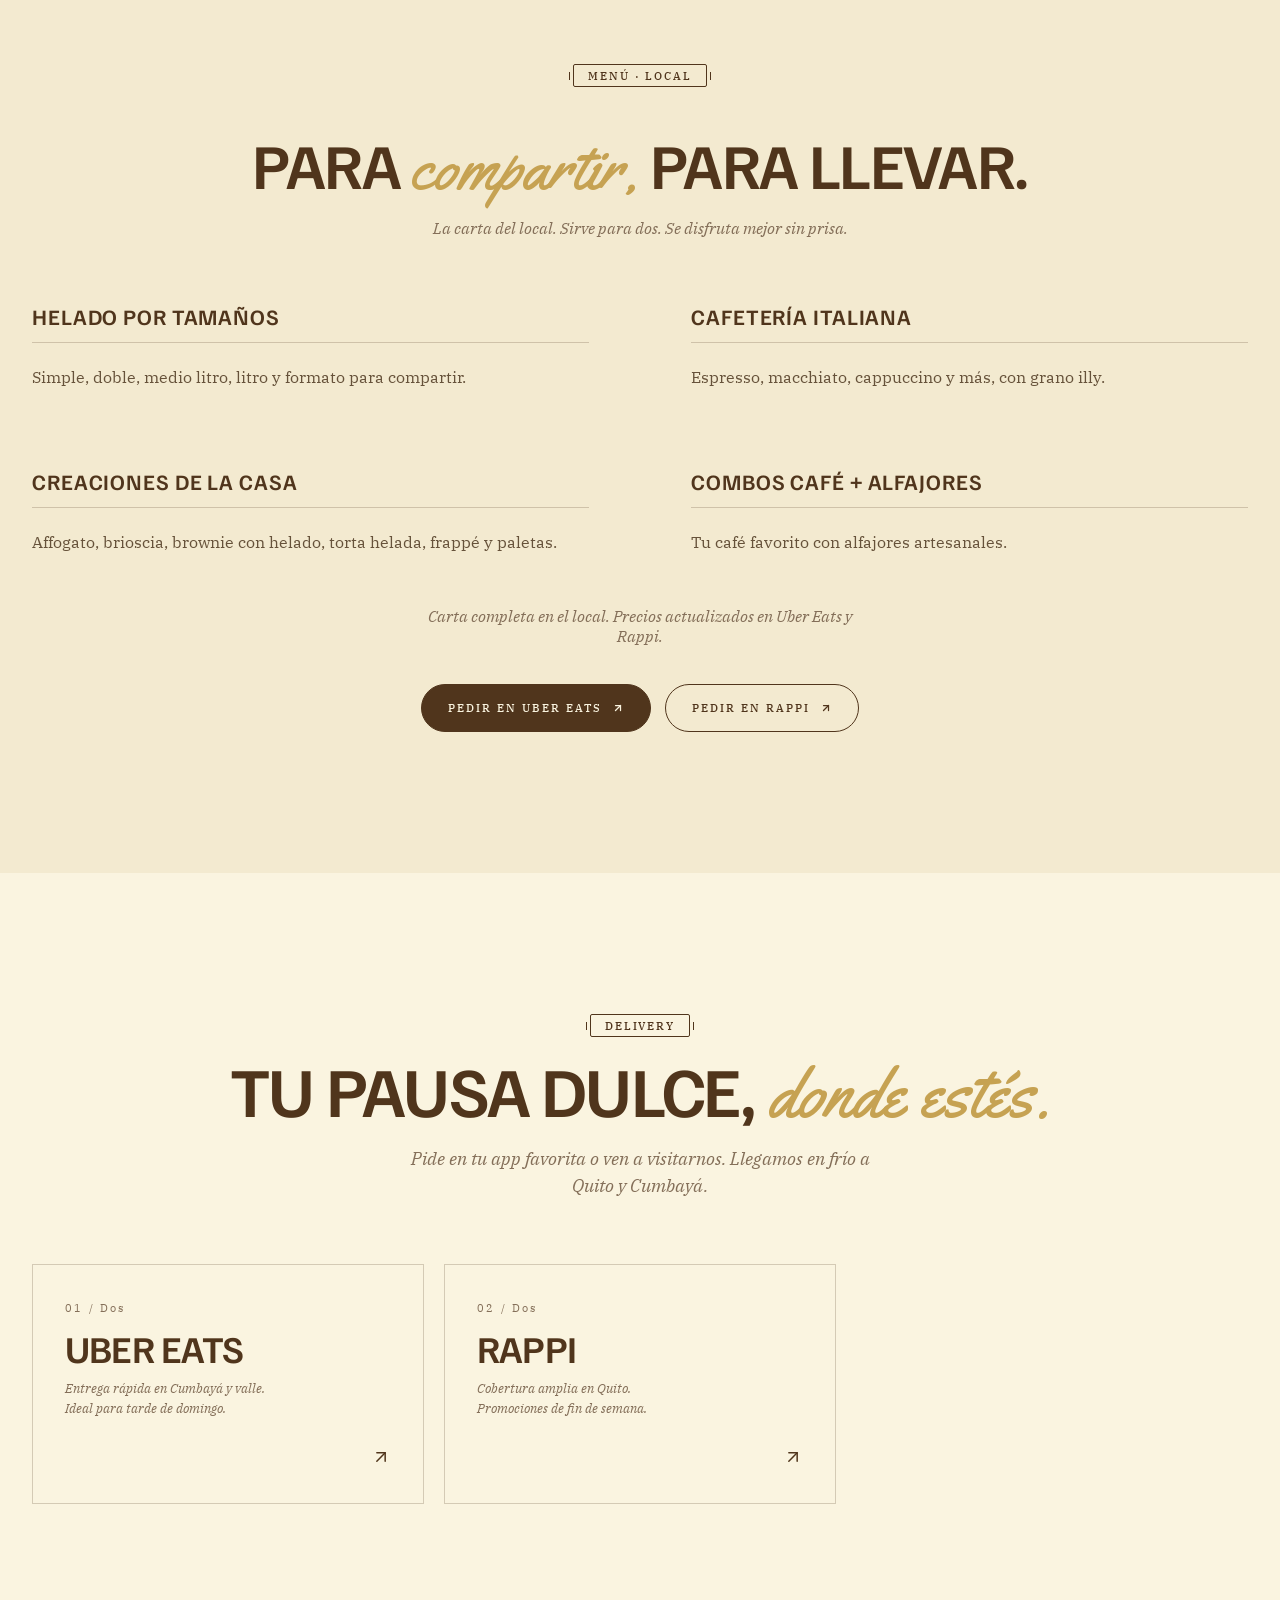
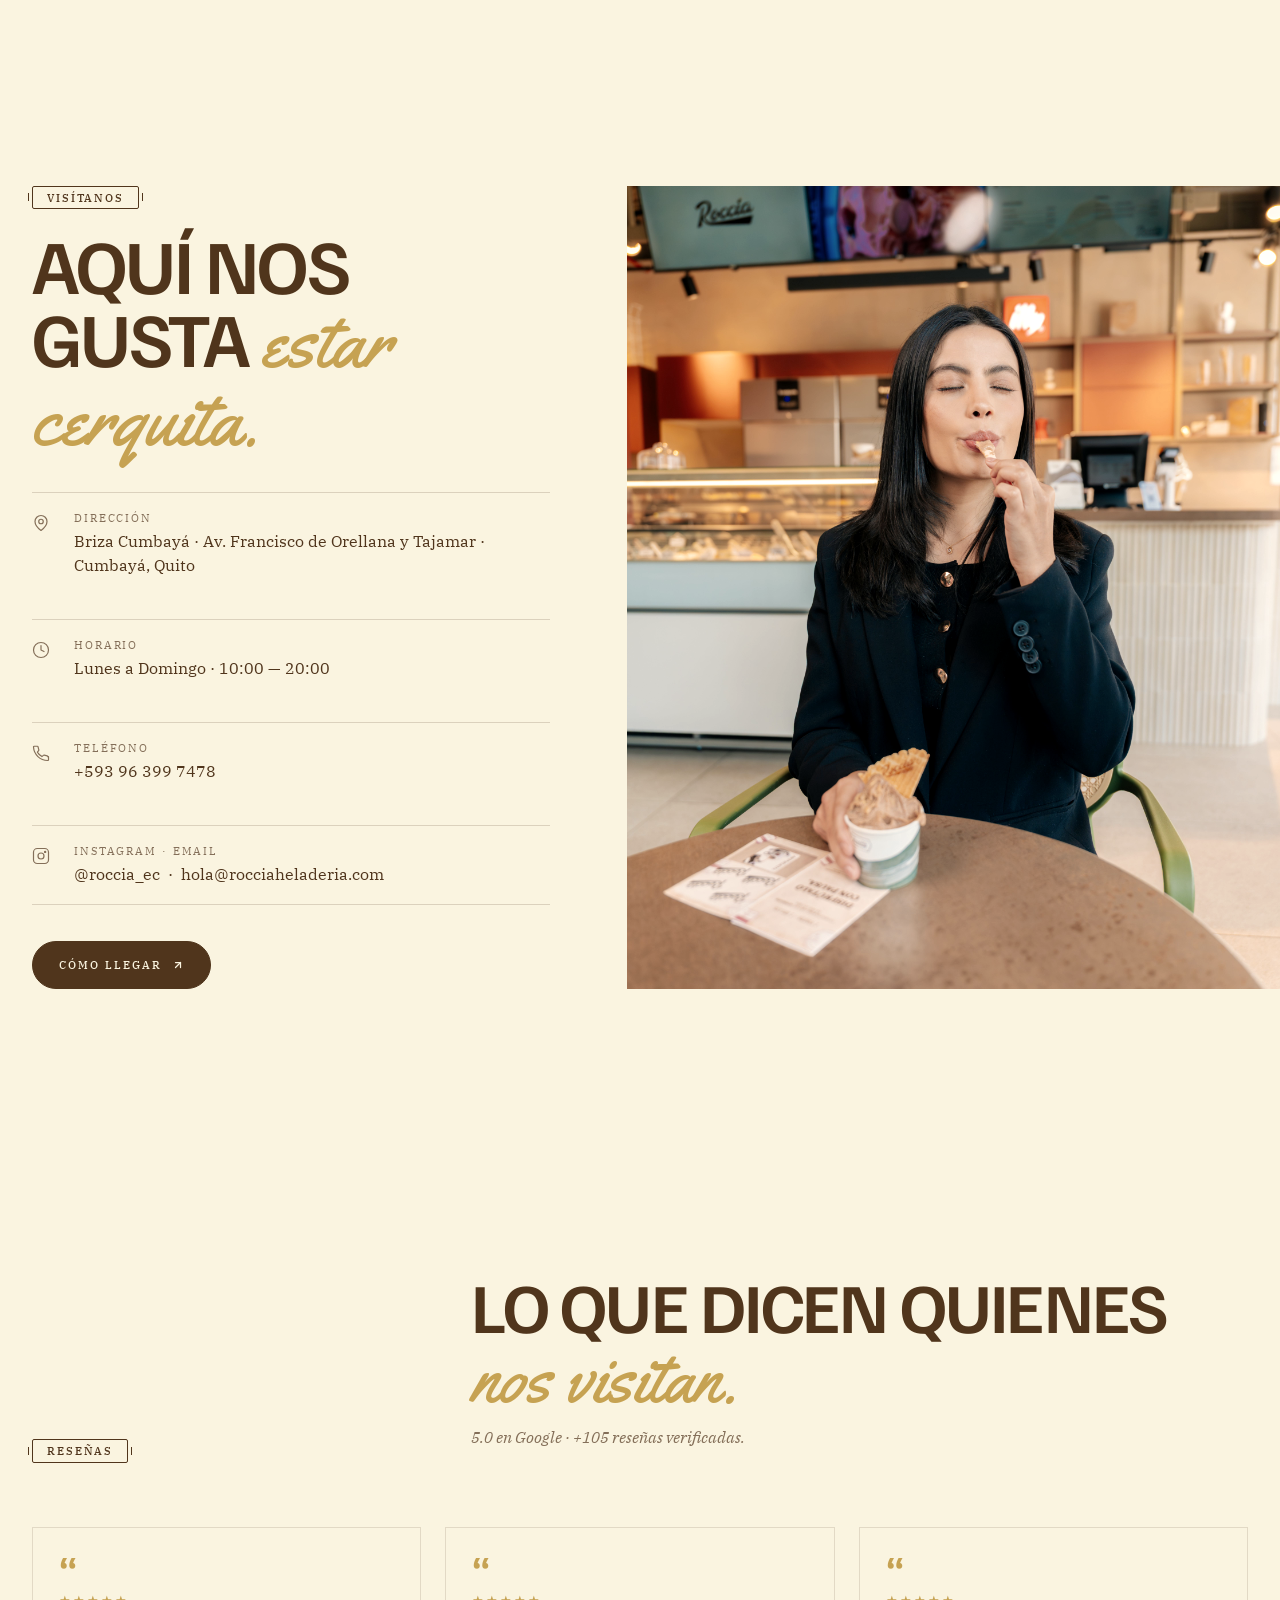
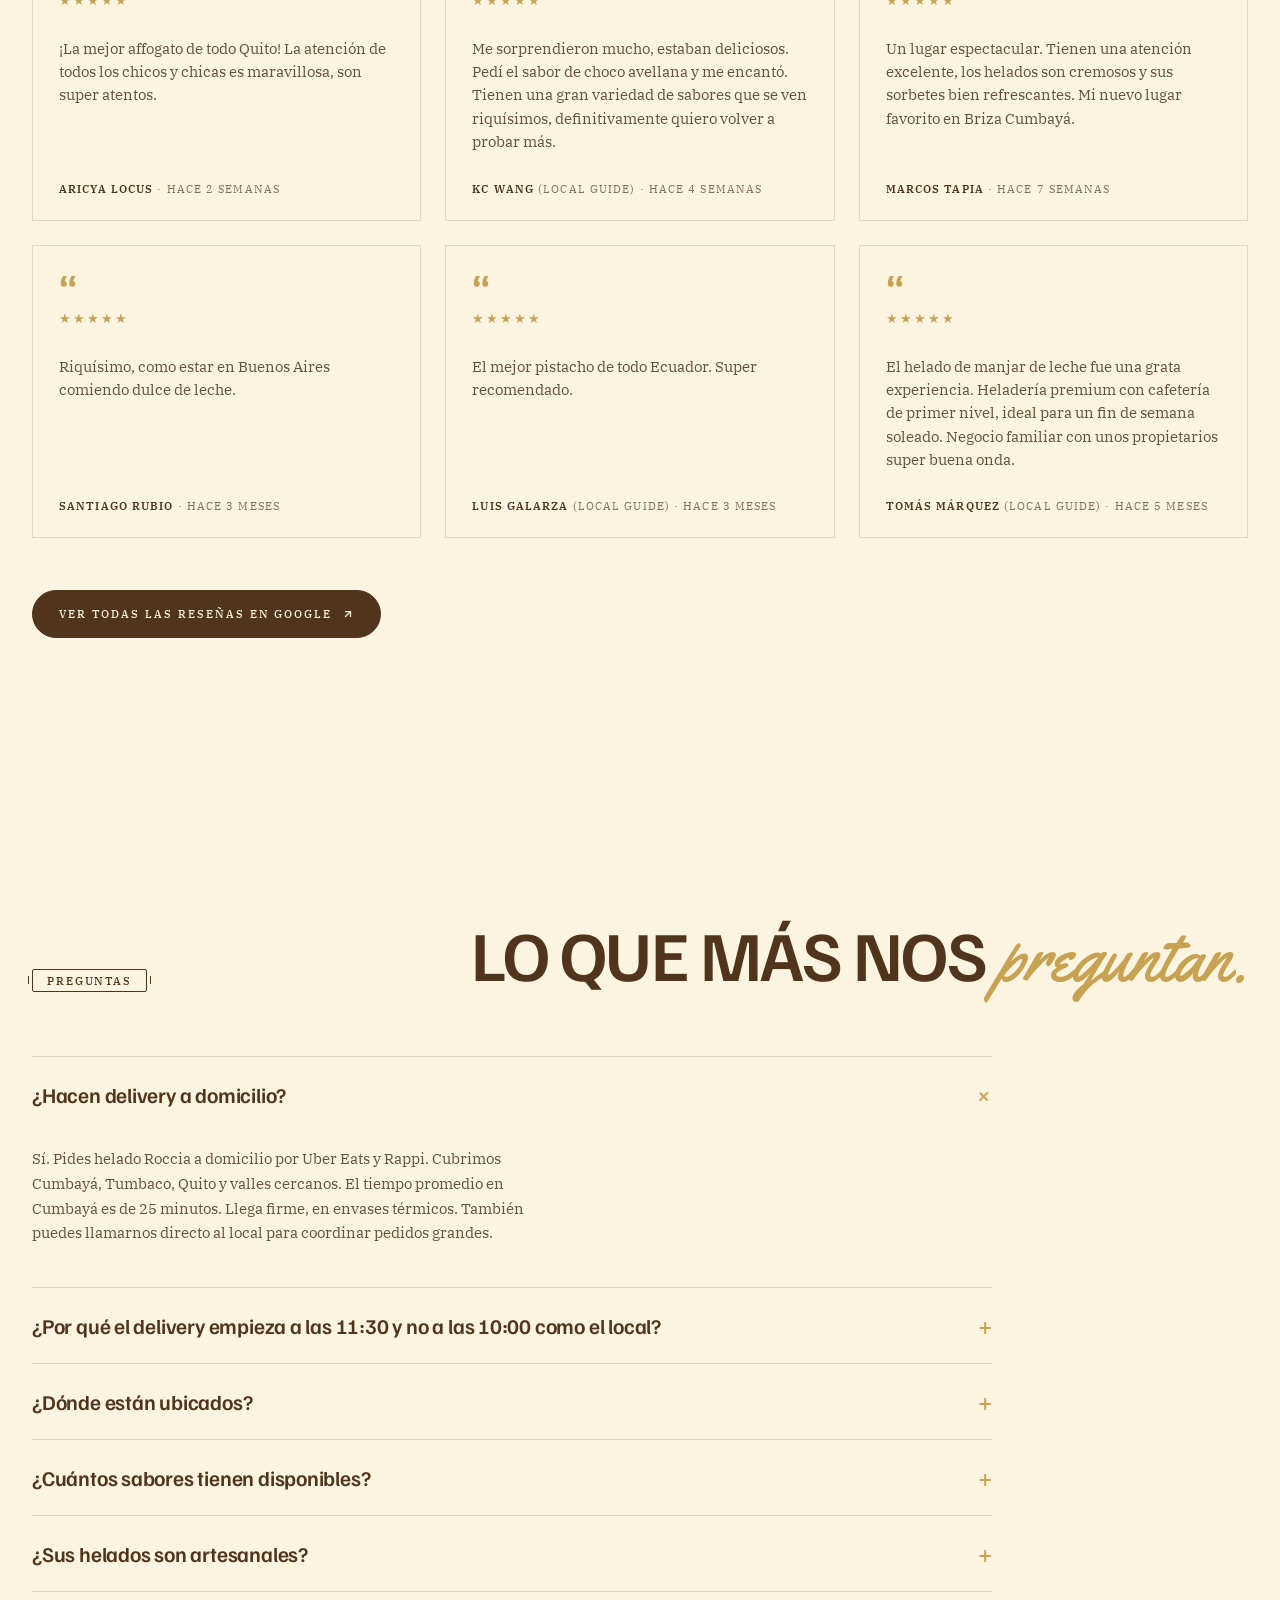
==== commit 199c85a3: "Briza Cumbayá como nombre del lugar en toda la web, schema y llms.txt Co-Authored-By: Claude Opus 5." ====
--- a/index.html
+++ b/index.html
@@ -4,21 +4,21 @@
 <meta charset="utf-8" />
 <meta name="viewport" content="width=device-width, initial-scale=1" />
 <title>Roccia · Heladería artesanal en Cumbayá</title>
-<meta name="description" content="Heladería italo-argentina artesanal en Plaza Briza, Cumbayá. Gelato con ingredientes reales de Italia, Argentina y Ecuador." />
+<meta name="description" content="Heladería italo-argentina artesanal en Briza Cumbayá. Gelato con ingredientes reales de Italia, Argentina y Ecuador." />
 <link rel="canonical" href="https://roccia.ec/" />
 <meta property="og:type" content="website" />
 <meta property="og:site_name" content="Roccia" />
 <meta property="og:locale" content="es_EC" />
 <meta property="og:url" content="https://roccia.ec/" />
 <meta property="og:title" content="Roccia · Heladería artesanal en Cumbayá" />
-<meta property="og:description" content="Gelato artesanal con ingredientes reales de Italia, Argentina y Ecuador. En Plaza Briza, Cumbayá." />
+<meta property="og:description" content="Gelato artesanal con ingredientes reales de Italia, Argentina y Ecuador. En Briza Cumbayá." />
 <meta property="og:image" content="https://roccia.ec/assets/img/hero-helado.webp" />
 <meta property="og:image:width" content="1448" />
 <meta property="og:image:height" content="1086" />
 <meta property="og:image:alt" content="Persona disfrutando un helado artesanal Roccia en Cumbayá" />
 <meta name="twitter:card" content="summary_large_image" />
 <meta name="twitter:title" content="Roccia · Heladería artesanal en Cumbayá" />
-<meta name="twitter:description" content="Gelato artesanal con ingredientes reales de Italia, Argentina y Ecuador. En Plaza Briza, Cumbayá." />
+<meta name="twitter:description" content="Gelato artesanal con ingredientes reales de Italia, Argentina y Ecuador. En Briza Cumbayá." />
 <meta name="twitter:image" content="https://roccia.ec/assets/img/hero-helado.webp" />
 <meta name="theme-color" content="#50351c" />
 
@@ -1352,7 +1352,7 @@
       </a>
       <a href="#ubicacion" class="hero-link">
         <svg width="14" height="14" viewBox="0 0 24 24" fill="none" stroke="currentColor" stroke-width="1.8" stroke-linecap="round" stroke-linejoin="round" aria-hidden="true"><path d="M20 10c0 6-8 12-8 12s-8-6-8-12a8 8 0 0 1 16 0Z"/><circle cx="12" cy="10" r="3"/></svg>
-        Visítanos en Plaza Briza
+        Visítanos en Briza Cumbayá
       </a>
     </div>
   </div>
@@ -1796,7 +1796,7 @@
             <svg viewBox="0 0 24 24" fill="none" stroke="currentColor" stroke-width="1.6" stroke-linecap="round" stroke-linejoin="round" aria-hidden="true"><path d="M20 10c0 6-8 12-8 12s-8-6-8-12a8 8 0 0 1 16 0Z"/><circle cx="12" cy="10" r="3"/></svg>
             <div>
               <div class="label">Dirección</div>
-              <div class="value">Plaza Briza · Av. Francisco de Orellana y Tajamar · Cumbayá, Quito</div>
+              <div class="value">Briza Cumbayá · Av. Francisco de Orellana y Tajamar · Cumbayá, Quito</div>
             </div>
           </div>
           <div class="visit-row">
@@ -1827,7 +1827,7 @@
         </div>
 
         <div style="margin-top: 36px; display: flex; gap: 16px; flex-wrap: wrap;">
-          <a href="https://maps.google.com/?q=Plaza+Briza+Cumbaya" target="_blank" rel="noopener noreferrer" class="pill">
+          <a href="https://maps.google.com/?q=Roccia+Helader%C3%ADa+Briza+Cumbay%C3%A1" target="_blank" rel="noopener noreferrer" class="pill">
             Cómo llegar
             <svg class="arrow" width="12" height="12" viewBox="0 0 24 24" fill="none" stroke="currentColor" stroke-width="2.5" stroke-linecap="round" stroke-linejoin="round" aria-hidden="true"><path d="M7 17 17 7"/><path d="M7 7h10v10"/></svg>
           </a>
@@ -1916,7 +1916,7 @@
       </div>
       <div class="faq-item">
         <button class="faq-q" aria-expanded="false"><span>¿Dónde están ubicados?</span><span class="faq-icon" aria-hidden="true">+</span></button>
-        <div class="faq-a"><p>Nuestro local está en Plaza Briza, Av. Francisco de Orellana y Tajamar, Cumbayá, 170901, Quito. Atendemos todos los días de 10:00 a 20:00. Hay parqueo del centro comercial.</p></div>
+        <div class="faq-a"><p>Nuestro local está en Briza Cumbayá, Av. Francisco de Orellana y Tajamar, Cumbayá, 170901, Quito. Atendemos todos los días de 10:00 a 20:00. Hay parqueo del centro comercial.</p></div>
       </div>
       <div class="faq-item">
         <button class="faq-q" aria-expanded="false"><span>¿Cuántos sabores tienen disponibles?</span><span class="faq-icon" aria-hidden="true">+</span></button>
@@ -1981,10 +1981,10 @@
       <div class="footer-col">
         <h3>Visítanos</h3>
         <ul>
-          <li><a href="#ubicacion">Plaza Briza</a></li>
+          <li><a href="#ubicacion">Briza Cumbayá</a></li>
           <li><a href="#ubicacion">Cumbayá, Quito</a></li>
           <li><a href="#ubicacion">10:00 — 20:00</a></li>
-          <li><a href="https://maps.google.com/?q=Plaza+Briza+Cumbaya" target="_blank" rel="noopener noreferrer">Cómo llegar</a></li>
+          <li><a href="https://maps.google.com/?q=Roccia+Helader%C3%ADa+Briza+Cumbay%C3%A1" target="_blank" rel="noopener noreferrer">Cómo llegar</a></li>
         </ul>
       </div>
       <div class="footer-col">
@@ -2214,7 +2214,7 @@
       "servesCuisine": ["Italian", "Argentine", "Ecuadorian", "Gelato"],
       "address": {
         "@type": "PostalAddress",
-        "streetAddress": "Plaza Briza, Av. Francisco de Orellana y Tajamar",
+        "streetAddress": "Centro comercial Briza Cumbayá, Av. Francisco de Orellana y Tajamar",
         "addressLocality": "Cumbayá",
         "addressRegion": "Pichincha",
         "postalCode": "170901",
